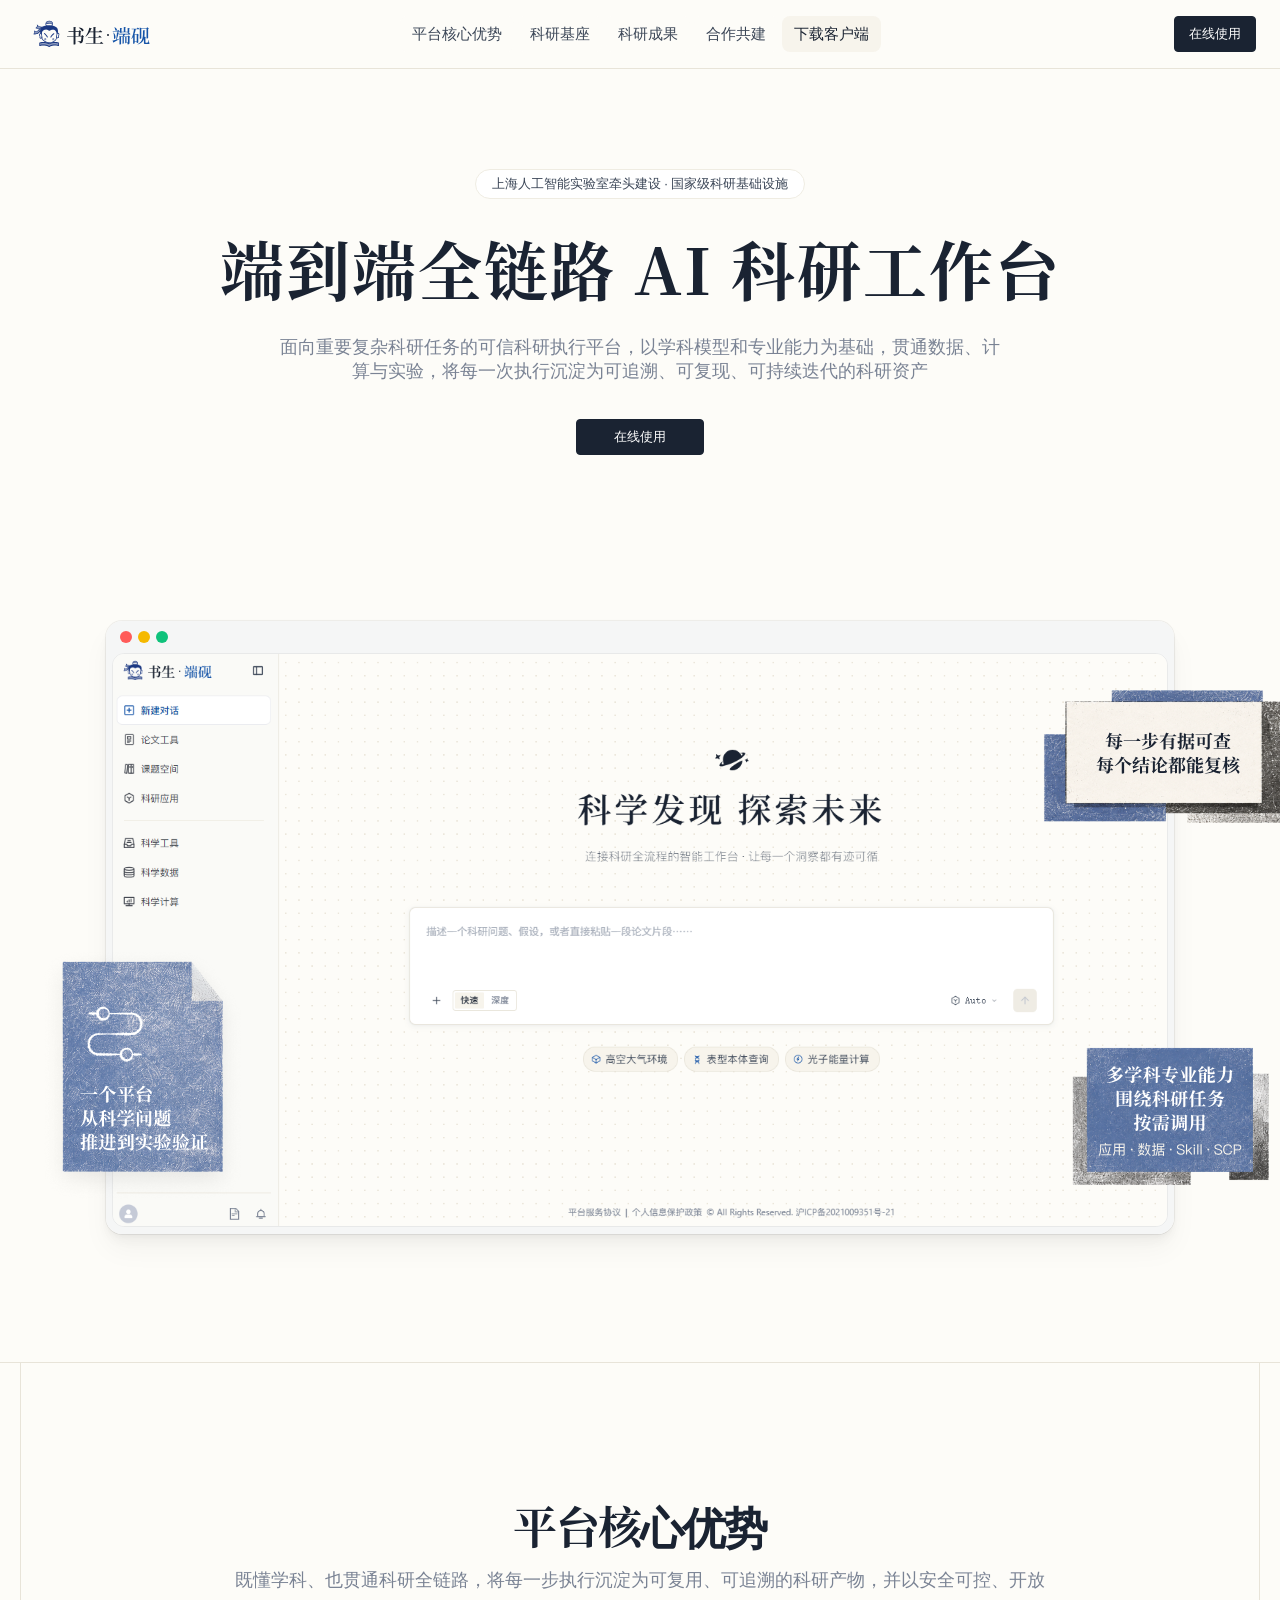
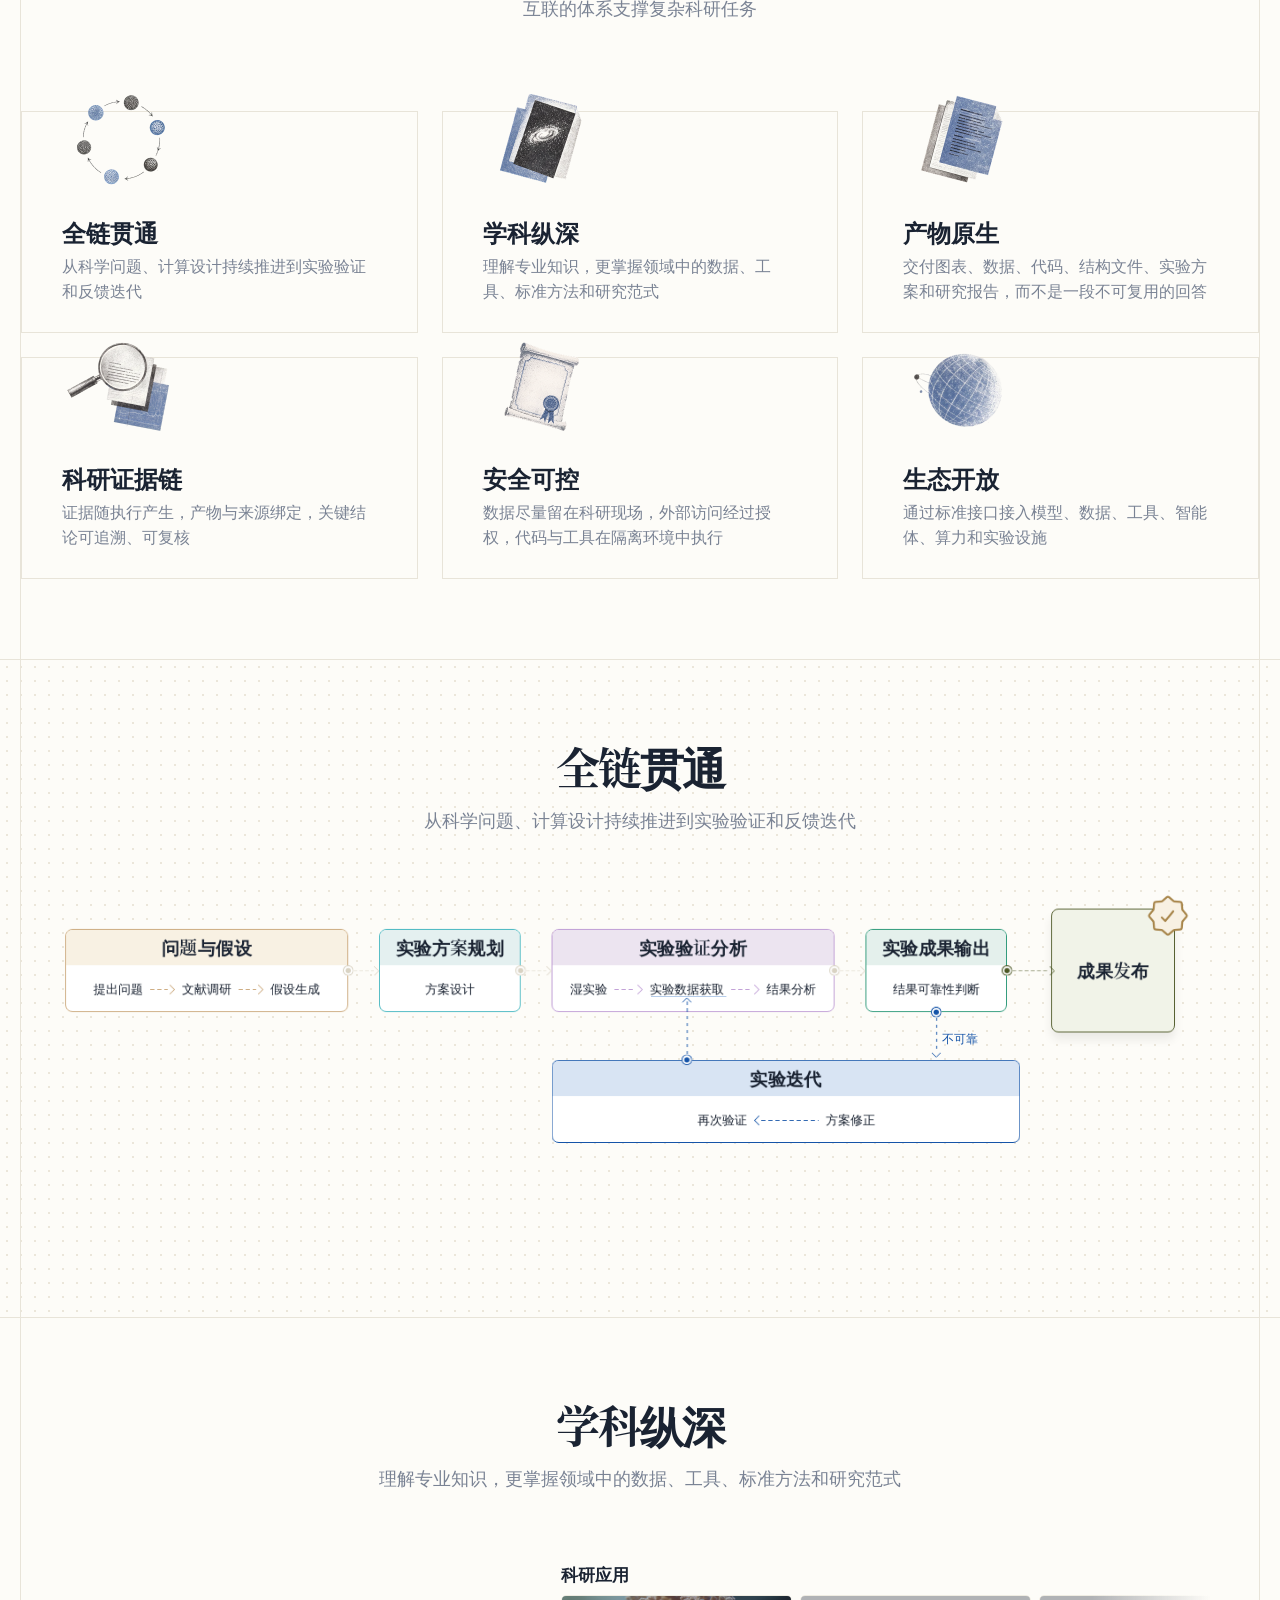
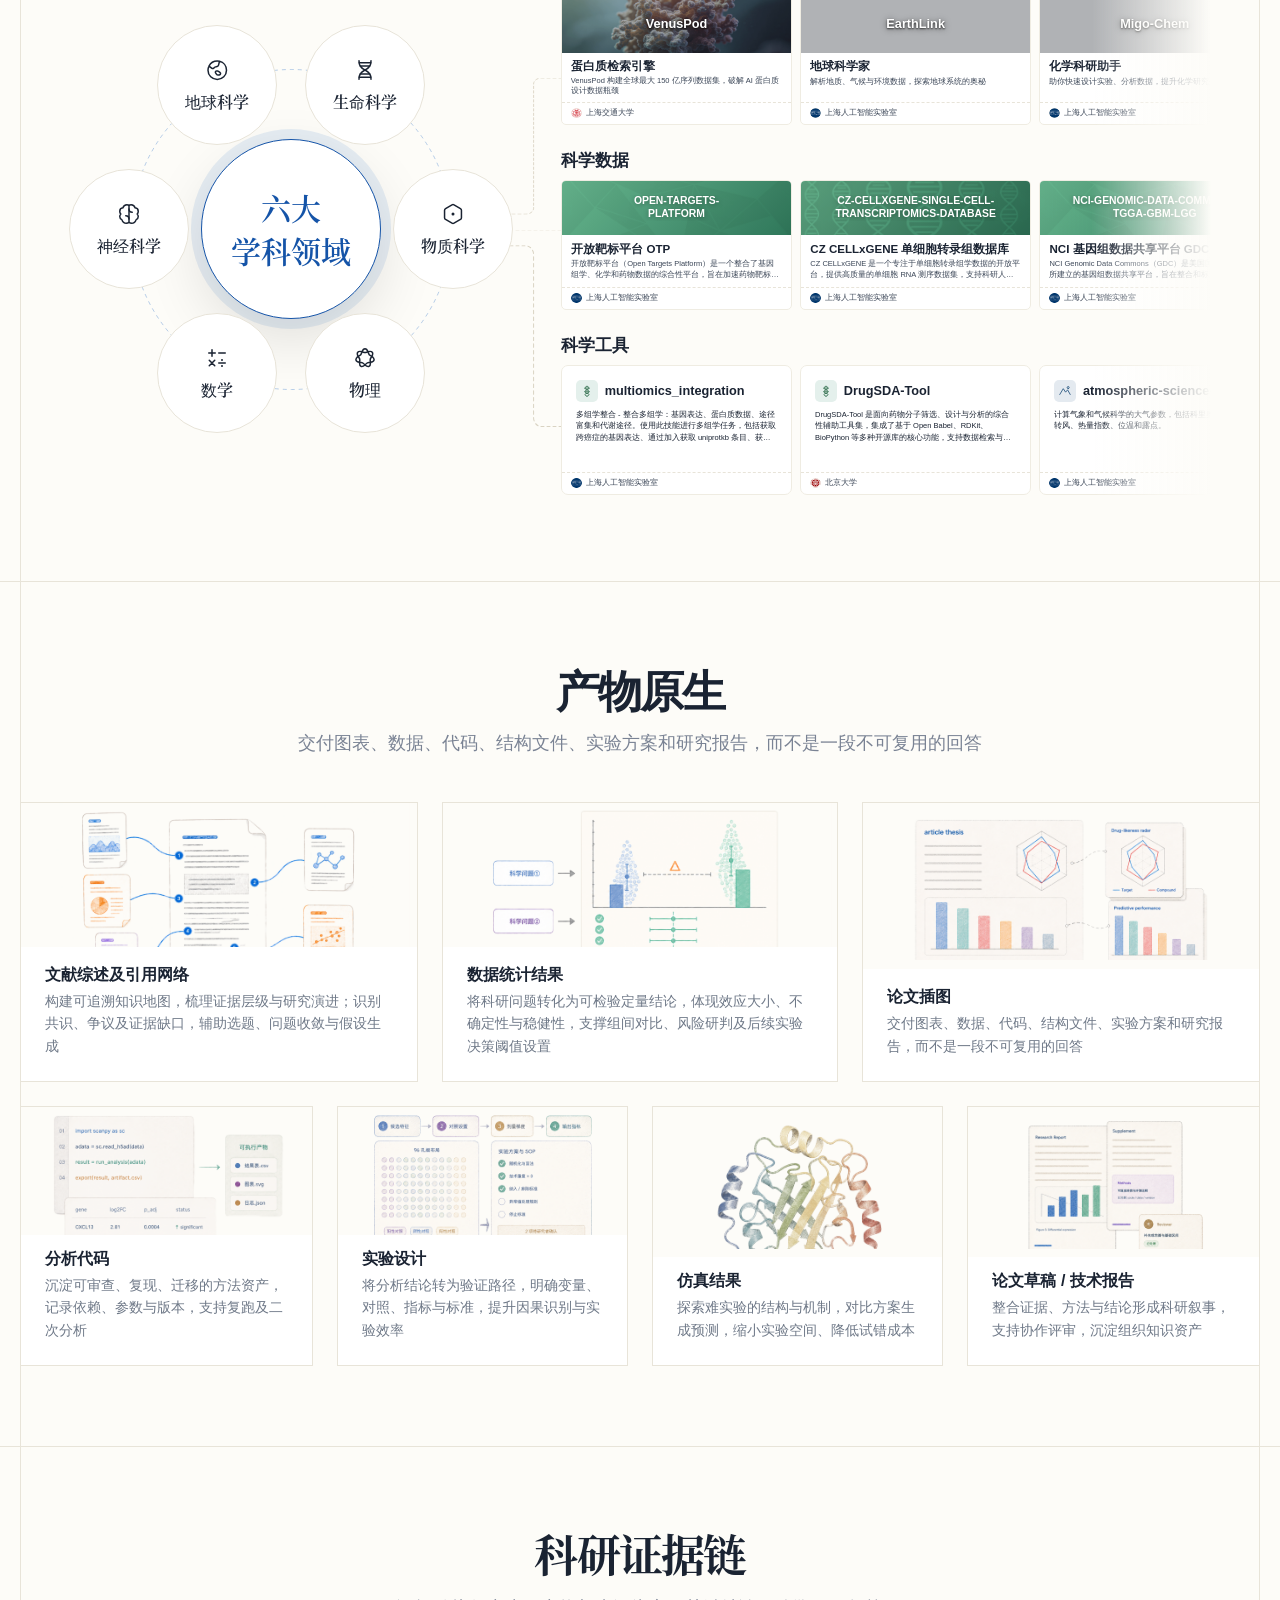
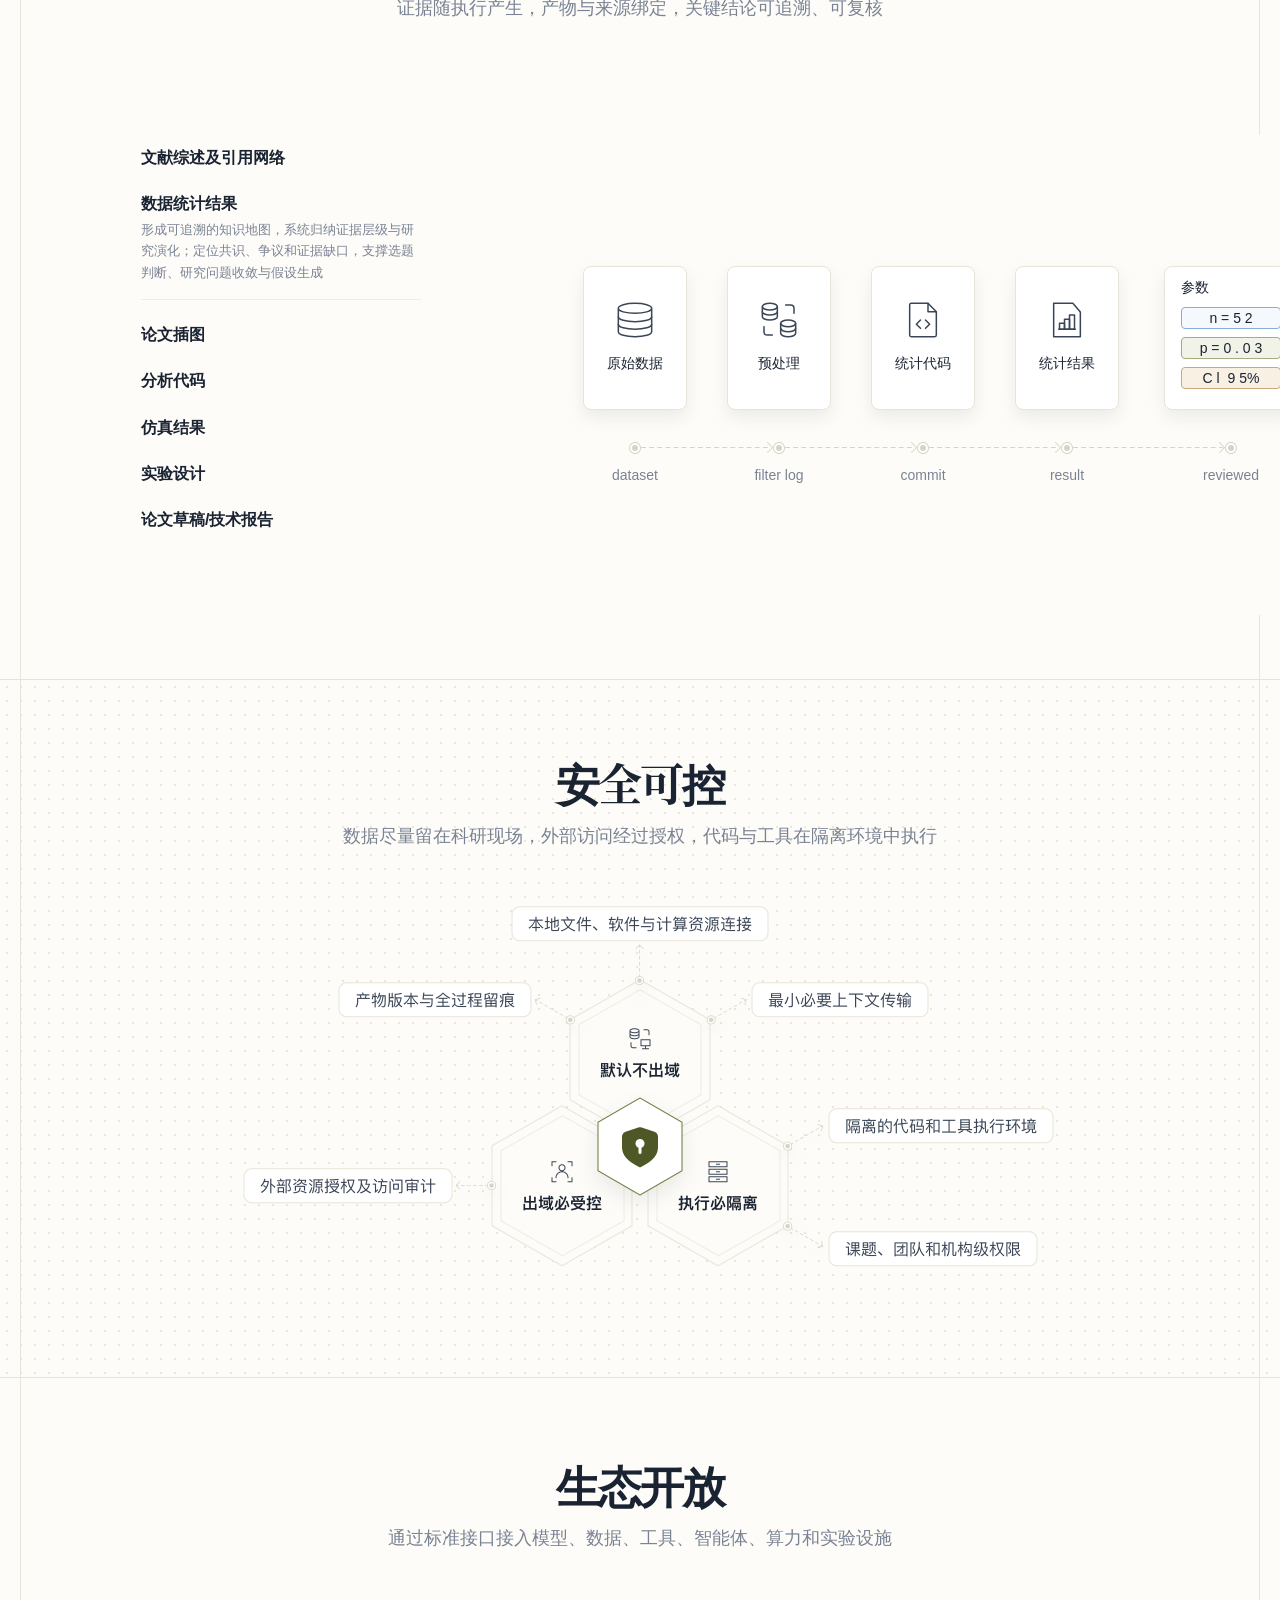
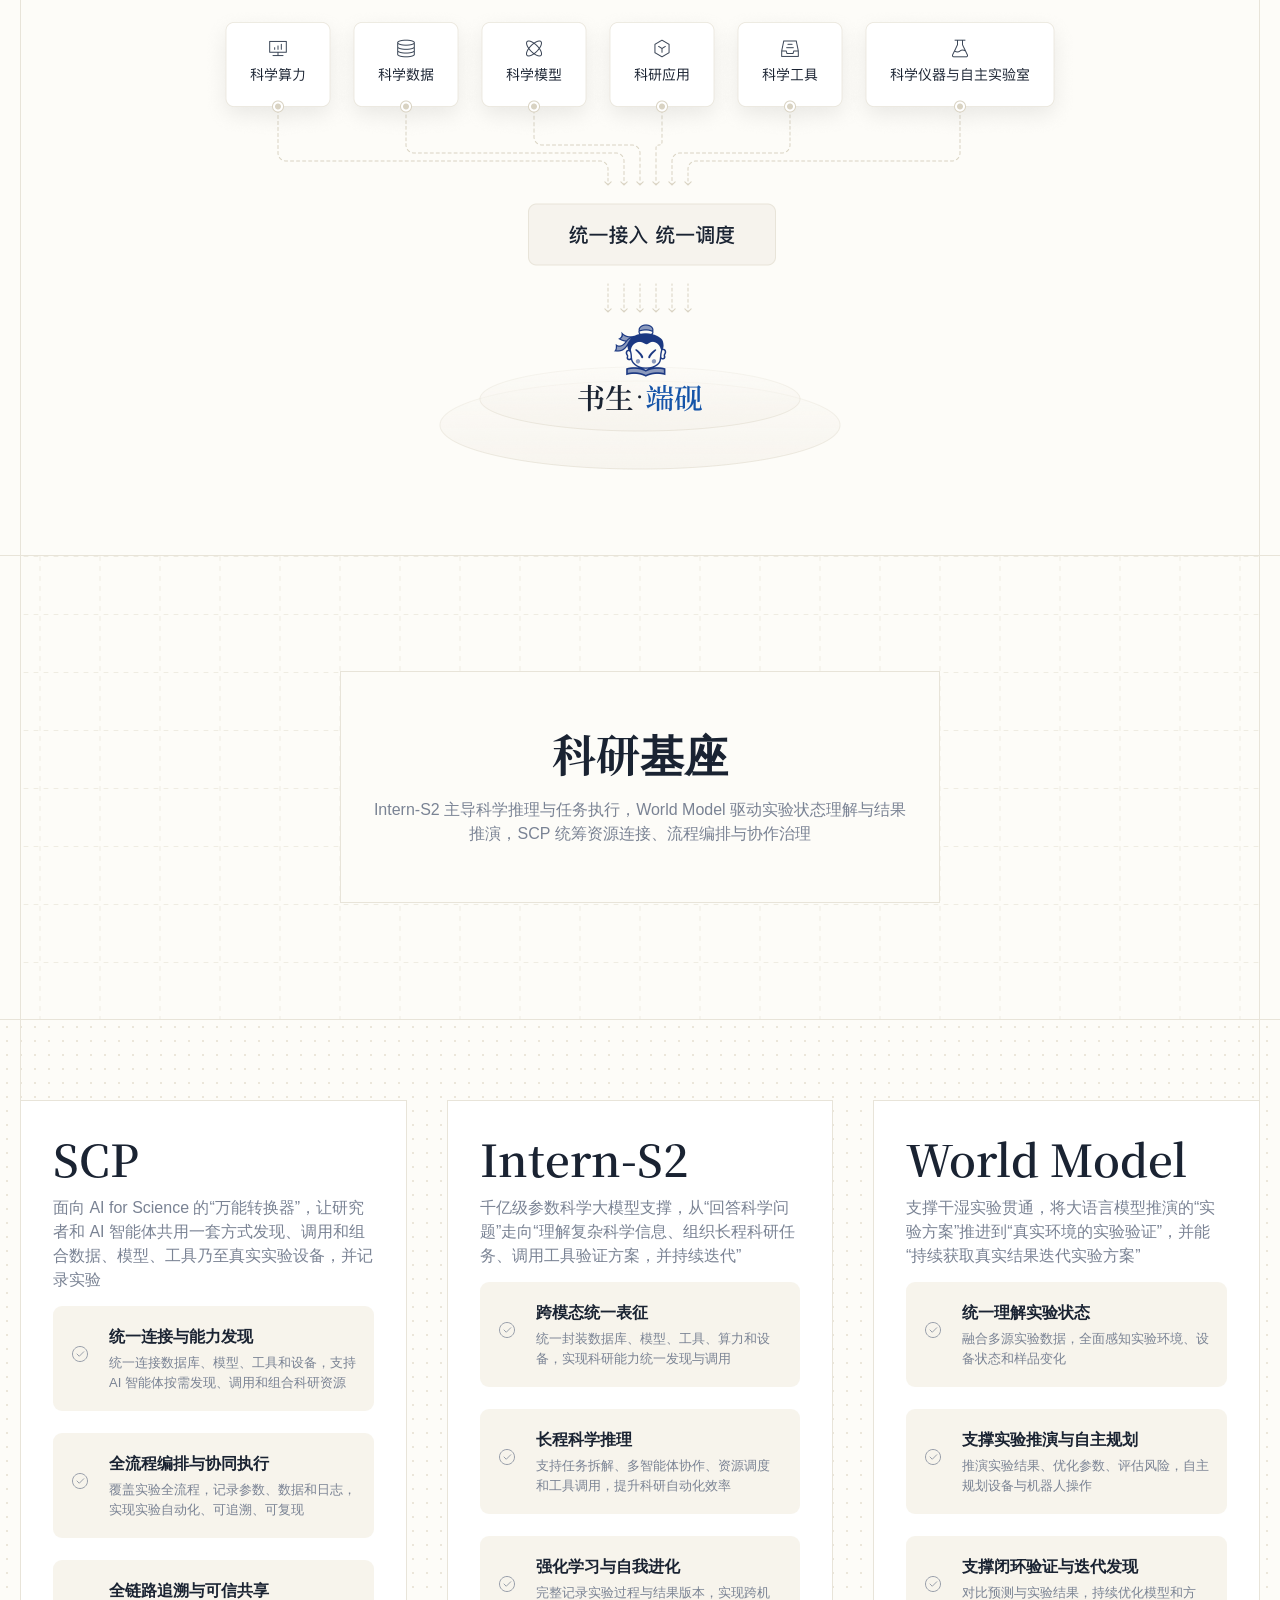
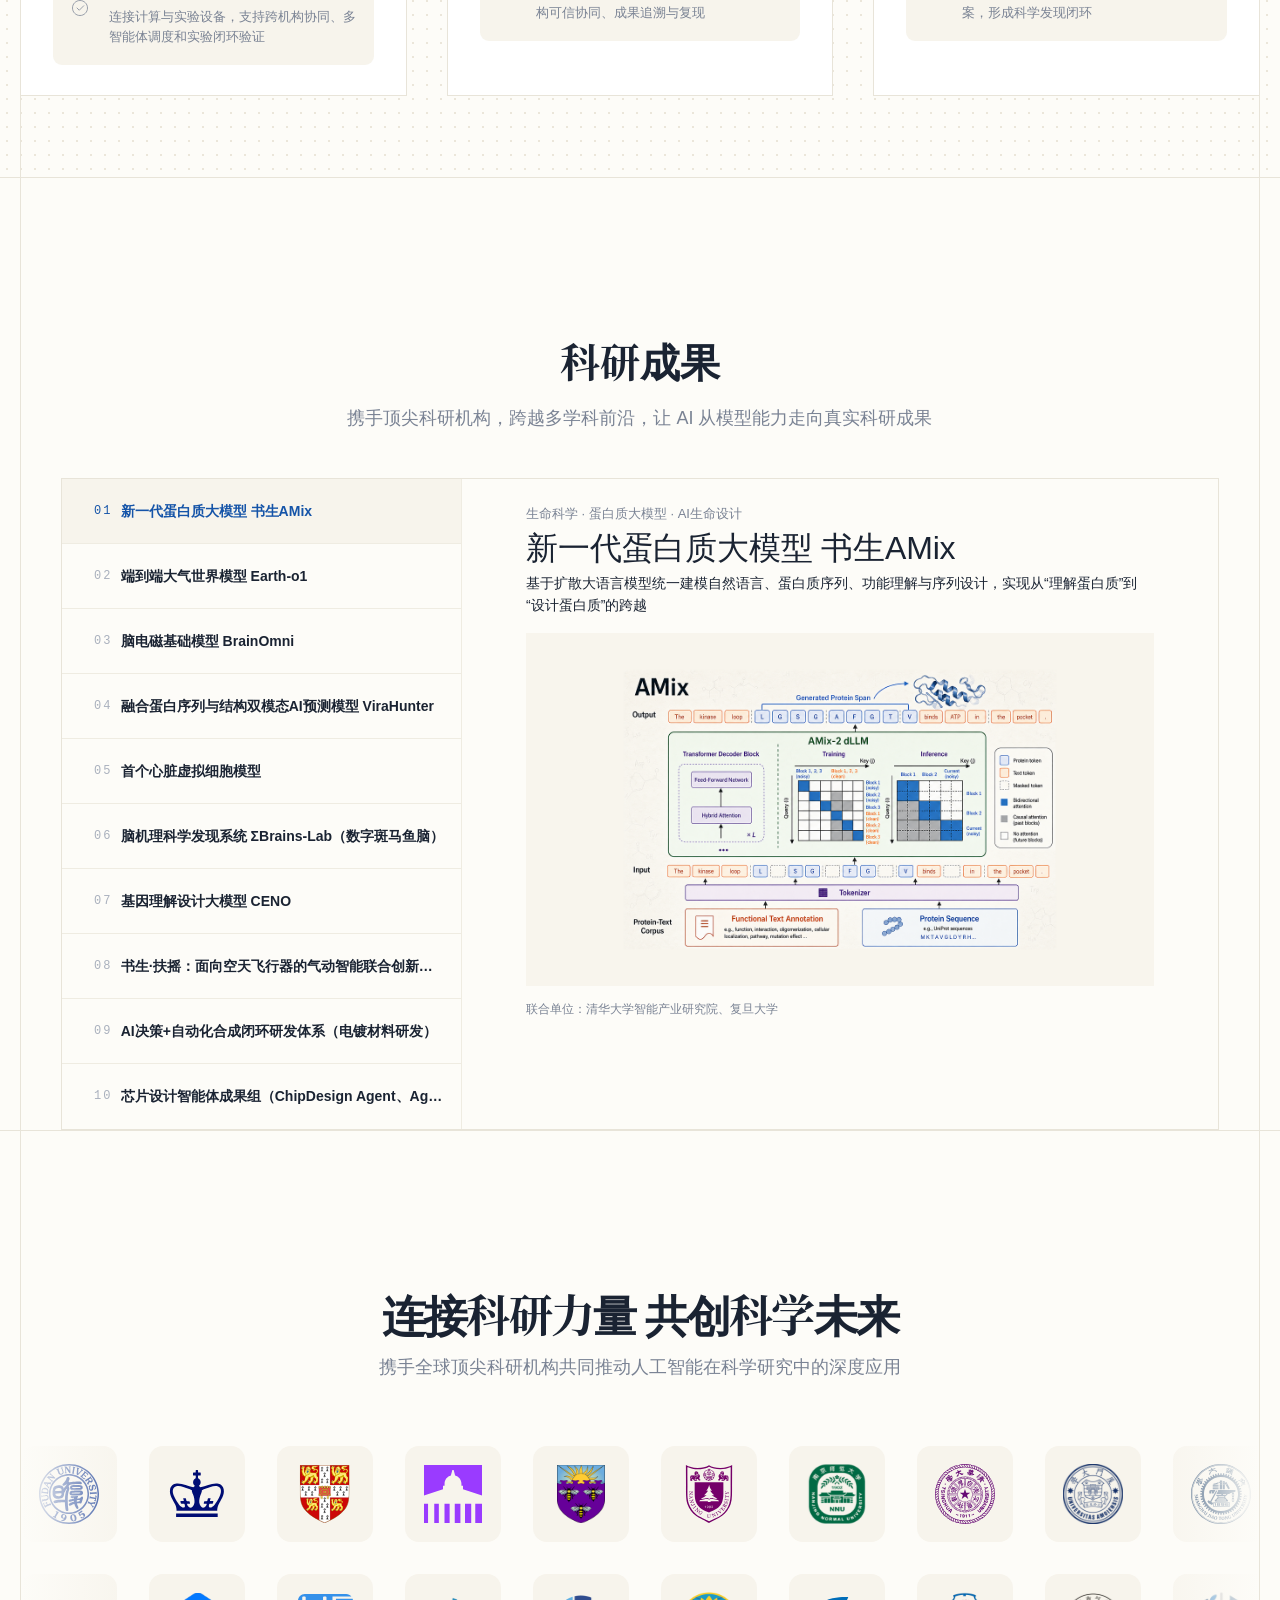
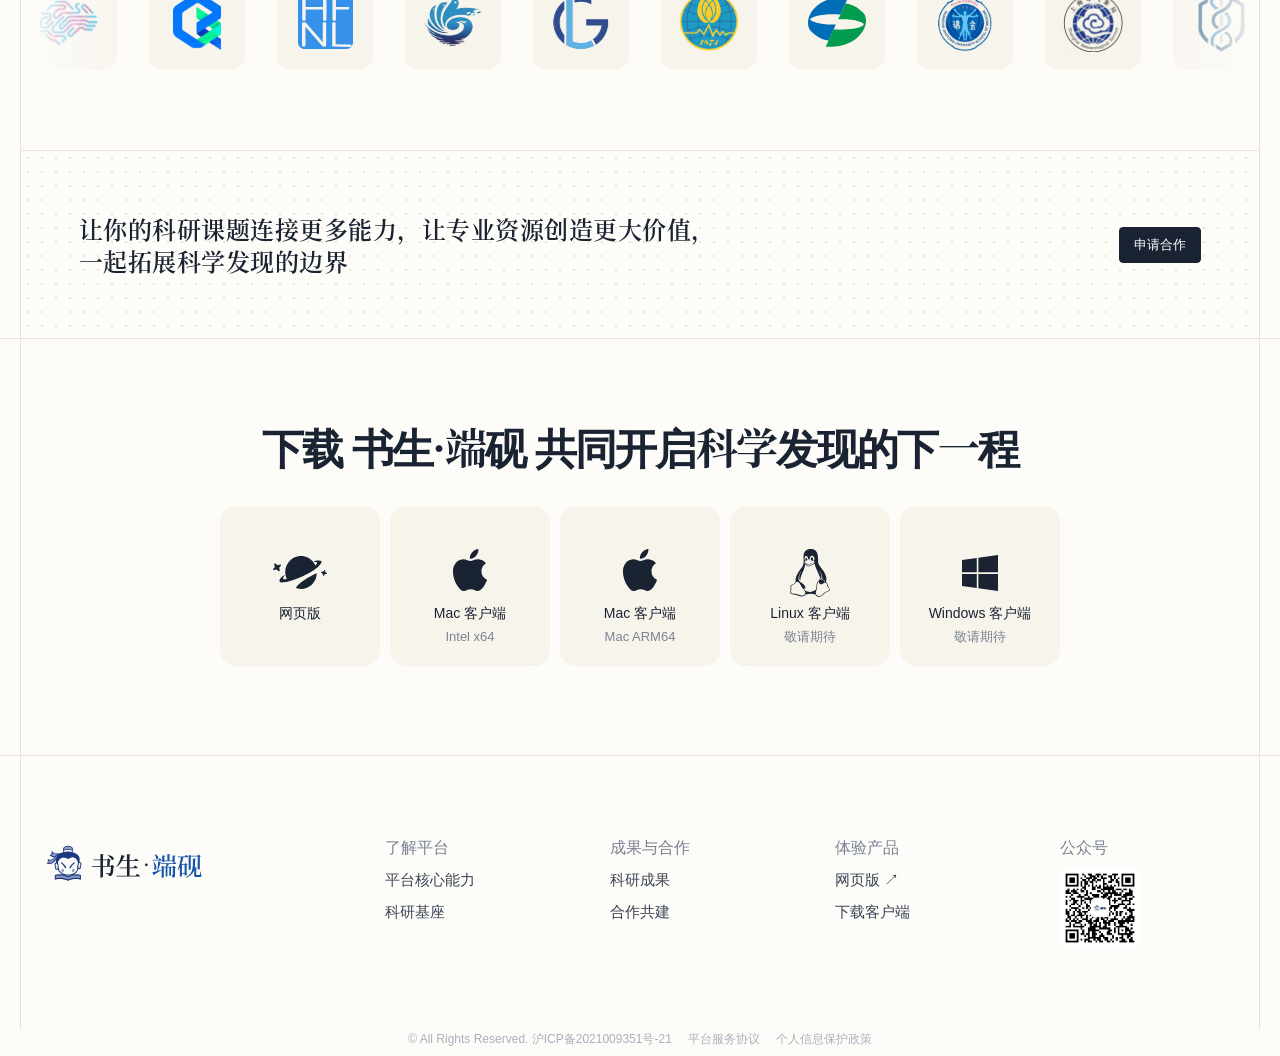
==== tabs/home/index.html @ 36c9fc97 "deploy: publish static site at repository root" ====
<!doctype html>
<html lang="zh-CN">
<head>
  <meta charset="utf-8">
  <meta name="viewport" content="width=device-width, initial-scale=1">
  <meta name="description" content="书生·端砚——端到端全链路 AI 科研工作台">
  <title>书生·端砚｜AI 科研工作台</title>
  <link rel="icon" href="../../shared/assets/logos/favicon.svg" type="image/svg+xml">
  <link rel="preload" href="../../shared/assets/fonts/source-han-serif-sc/inkstone-han-serif-sc-home-700.woff2" as="font" type="font/woff2" crossorigin>
  <script>if (new URLSearchParams(location.search).has("embedded")) document.documentElement.classList.add("is-embedded");</script>
  <link rel="stylesheet" href="../../shared/css/tokens.css?v=20260824-home76">
  <link rel="stylesheet" href="../../shared/css/base.css?v=20260824-home76">
  <link rel="stylesheet" href="../../shared/css/shell.css?v=20260824-home76">
  <link rel="stylesheet" href="../../shared/css/styles.css?v=20260824-home76">
  <link rel="stylesheet" href="../../shared/css/design-system-overrides.css?v=20260824-home76">
  <link rel="stylesheet" href="home.css?v=20260824-home92">
  <script src="../../shared/js/site-links.js?v=20260824-home76" defer></script>
  <script src="data/research-cases.data.js?v=20260824-home78" defer></script>
  <script src="data/partner-logos.data.js?v=20260824-home76" defer></script>
  <script src="home.js?v=20260824-home82" defer></script>
</head>
<body class="home-page">
  <header class="standalone-header" aria-label="独立页面导航">
    <button class="standalone-brand" type="button" data-refresh-page aria-label="刷新书生·端砚官网"><img src="../../shared/assets/logos/duanyan-default.svg" alt="" width="120" height="32"></button>
    <nav class="standalone-nav" aria-label="官网导航">
      <a class="btn-text" href="#home-advantages" data-home-anchor="home-advantages">平台核心优势</a><a class="btn-text" href="#home-research-foundation" data-home-anchor="home-research-foundation">科研基座</a><a class="btn-text" href="#home-research-cases" data-home-anchor="home-research-cases">科研成果</a><a class="btn-text" href="#home-cooperation" data-home-anchor="home-cooperation">合作共建</a><a class="btn-text" href="#home-downloads" data-home-anchor="home-downloads">下载客户端</a>
    </nav>
    <a class="btn-primary" data-discovery-link href="https://discovery.intern-ai.org.cn/" target="_blank" rel="noopener noreferrer">在线使用</a>
  </header>

  <main>
    <section class="home-section hero-section" id="home-hero" data-home-section aria-labelledby="home-hero-title">
      <div class="hero-introduction" data-hero-introduction>
        <span class="hero-eyebrow">上海人工智能实验室牵头建设 · 国家级科研基础设施</span>
        <h1 id="home-hero-title">端到端全链路 AI 科研工作台</h1>
        <p>面向重要复杂科研任务的可信科研执行平台，以学科模型和专业能力为基础，贯通数据、计算与实验，将每一次执行沉淀为可追溯、可复现、可持续迭代的科研资产</p>
        <a class="btn-primary hero-action" data-discovery-link href="https://discovery.intern-ai.org.cn/" target="_blank" rel="noopener noreferrer">在线使用</a>
      </div>
      <div class="hero-stage" data-hero-stage>
        <img class="hero-decoration hero-decoration-a" data-parallax-speed="-0.08" src="assets/images/hero/image-herosection-decoration03.png" alt="多学科专业能力围绕科研任务按需调用" width="201" height="144">
        <img class="hero-decoration hero-decoration-b" data-parallax-speed="0.06" src="assets/images/hero/image-herosection-decoration01.png" alt="一个平台从科学问题推进到实验验证" width="218" height="267">
        <img class="hero-decoration hero-decoration-c" data-parallax-speed="-0.04" src="assets/images/hero/image-herosection-decoration02.png" alt="每一步有据可查，每个结论都能复核" width="266" height="138">
        <div class="hero-browser" data-parallax-speed="0.025">
          <div class="browser-bar" aria-hidden="true"><i></i><i></i><i></i><span>discovery.intern-ai.org.cn</span></div>
          <img src="assets/images/hero/image-herosection-screen.png" alt="书生·端砚科研工作台界面" width="1056" height="574" fetchpriority="high" decoding="async">
        </div>
      </div>
    </section>

    <section class="home-section advantage-section" id="home-advantages" data-home-section tabindex="-1" aria-labelledby="home-advantages-title">
      <div class="home-rail section-content">
        <header class="section-heading"><h2 id="home-advantages-title">平台核心优势</h2><p>既懂学科、也贯通科研全链路，将每一步执行沉淀为可复用、可追溯的科研产物，并以安全可控、开放互联的体系支撑复杂科研任务</p></header>
        <div class="feature-grid">
          <article class="feature-card"><div><h3>全链贯通</h3><p>从科学问题、计算设计持续推进到实验验证和反馈迭代</p></div><img src="assets/images/highlights/image-highlight01.png?v=20260824-home75" alt="全链科研工作流界面" width="120" height="120" loading="lazy" decoding="async"></article>
          <article class="feature-card"><div><h3>学科纵深</h3><p>理解专业知识，更掌握领域中的数据、工具、标准方法和研究范式</p></div><img src="assets/images/highlights/image-highlight02.png?v=20260824-home75" alt="学科知识与工具界面" width="120" height="120" loading="lazy" decoding="async"></article>
          <article class="feature-card"><div><h3>产物原生</h3><p>交付图表、数据、代码、结构文件、实验方案和研究报告，而不是一段不可复用的回答</p></div><img src="assets/images/highlights/image-highlight03.png?v=20260824-home75" alt="科研产物生成界面" width="120" height="120" loading="lazy" decoding="async"></article>
          <article class="feature-card"><div><h3>科研证据链</h3><p>证据随执行产生，产物与来源绑定，关键结论可追溯、可复核</p></div><img src="assets/images/highlights/image-highlight04.png?v=20260824-home75" alt="科研证据链界面" width="120" height="120" loading="lazy" decoding="async"></article>
          <article class="feature-card"><div><h3>安全可控</h3><p>数据尽量留在科研现场，外部访问经过授权，代码与工具在隔离环境中执行</p></div><img src="assets/images/highlights/image-highlight05.png?v=20260824-home75" alt="安全权限与受控执行界面" width="120" height="120" loading="lazy" decoding="async"></article>
          <article class="feature-card"><div><h3>生态开放</h3><p>通过标准接口接入模型、数据、工具、智能体、算力和实验设施</p></div><img src="assets/images/highlights/image-highlight06.png?v=20260824-home75" alt="科研开放生态界面" width="120" height="120" loading="lazy" decoding="async"></article>
        </div>
      </div>
    </section>

    <section class="home-section workflow-section dot-field" id="home-workflow" data-home-section tabindex="-1" aria-labelledby="home-workflow-title">
      <div class="home-rail section-content">
        <header class="section-heading compact"><h2 id="home-workflow-title">全链贯通</h2><p>从科学问题、计算设计持续推进到实验验证和反馈迭代</p></header>
        <div class="scaled-diagram" data-scaled-diagram data-design-width="1400" data-design-height="340">
          <div class="diagram-canvas flow-canvas">
            <div class="flow-card flow-problem" data-flow-stage="1"><h3>问题与假设</h3><p><span>提出问题</span><span class="flow-mini-link warm"><img src="assets/icons/flow/icon.svg" alt=""><img src="assets/icons/flow/vector.svg" alt=""></span><span>文献调研</span><span class="flow-mini-link warm"><img src="assets/icons/flow/icon.svg" alt=""><img src="assets/icons/flow/vector.svg" alt=""></span><span>假设生成</span></p></div>
            <div class="flow-connector main-1" data-flow-stage="2"><img src="assets/icons/flow/text.svg" alt=""><img src="assets/icons/flow/icon1.svg" alt=""><img src="assets/icons/flow/vector1.svg" alt=""></div>
            <div class="flow-card flow-plan" data-flow-stage="2"><h3>实验方案规划</h3><p>方案设计</p></div>
            <div class="flow-connector main-2" data-flow-stage="3"><img src="assets/icons/flow/text.svg" alt=""><img src="assets/icons/flow/icon1.svg" alt=""><img src="assets/icons/flow/vector1.svg" alt=""></div>
            <div class="flow-card flow-analysis" data-flow-stage="3"><h3>实验验证分析</h3><p><span>湿实验</span><span class="flow-mini-link purple"><img src="assets/icons/flow/icon2.svg" alt=""><img src="assets/icons/flow/vector2.svg" alt=""></span><span>实验数据获取</span><span class="flow-mini-link purple"><img src="assets/icons/flow/icon2.svg" alt=""><img src="assets/icons/flow/vector2.svg" alt=""></span><span>结果分析</span></p></div>
            <div class="flow-connector main-3" data-flow-stage="4"><img src="assets/icons/flow/text.svg" alt=""><img src="assets/icons/flow/icon1.svg" alt=""><img src="assets/icons/flow/vector1.svg" alt=""></div>
            <div class="flow-card flow-output" data-flow-stage="4"><h3>实验成果输出</h3><p>结果可靠性判断</p></div>
            <div class="flow-connector main-4" data-flow-stage="5"><img src="assets/icons/flow/text2.svg" alt=""><img src="assets/icons/flow/icon5.svg" alt=""><img src="assets/icons/flow/vector4.svg" alt=""></div>
            <div class="flow-publish" data-flow-stage="5"><img src="assets/icons/flow/circle-check.svg" alt="" width="48" height="48"><strong>成果发布</strong></div>
            <div class="flow-vertical flow-analysis-down" data-flow-stage="6"><img src="assets/icons/flow/text1.svg" alt=""><span></span><img src="assets/icons/flow/vector3.svg" alt=""></div>
            <div class="flow-vertical flow-output-down" data-flow-stage="6"><img src="assets/icons/flow/text1.svg" alt=""><span></span><img src="assets/icons/flow/vector3.svg" alt=""></div>
            <div class="flow-feedback" data-flow-stage="6" aria-hidden="true"><span>不可靠</span><img src="assets/icons/flow/vector1266.svg" alt=""></div>
            <div class="flow-card flow-iteration" data-flow-stage="6"><h3>实验迭代</h3><p><span>再次验证</span><span class="flow-mini-link reverse"><img src="assets/icons/flow/icon4.svg" alt=""><img src="assets/icons/flow/vector3.svg" alt=""></span><span>方案修正</span></p></div>
          </div>
        </div>
      </div>
    </section>

    <section class="home-section discipline-section" id="home-disciplines" data-home-section aria-labelledby="home-disciplines-title">
      <div class="home-rail section-content">
        <header class="section-heading compact"><h2 id="home-disciplines-title">学科纵深</h2><p>理解专业知识，更掌握领域中的数据、工具、标准方法和研究范式</p></header>
        <div class="discipline-layout" data-discipline-reveal>
          <div class="scaled-diagram subject-scaler" data-scaled-diagram data-design-width="492" data-design-height="408" aria-label="六大学科领域">
            <div class="diagram-canvas subject-orbit-exact">
              <img class="subject-ring ring-inner" src="assets/icons/disciplines/ellipse7689.svg" alt=""><img class="subject-ring ring-outer" src="assets/icons/disciplines/ellipse7690.svg" alt="">
              <div class="subject-center">六大<br>学科领域</div>
              <div class="subject-bubble subject-earth"><img src="assets/icons/disciplines/earth.svg" alt=""><span>地球科学</span></div>
              <div class="subject-bubble subject-life"><img src="assets/icons/disciplines/life-science.svg" alt=""><span>生命科学</span></div>
              <div class="subject-bubble subject-material"><img src="assets/icons/disciplines/form-hexagon.svg" alt=""><span>物质科学</span></div>
              <div class="subject-bubble subject-physics"><img src="assets/icons/disciplines/apple-intelligence-icon.svg" alt=""><span>物理</span></div>
              <div class="subject-bubble subject-math"><img src="assets/icons/disciplines/math-basic.svg" alt=""><span>数学</span></div>
              <div class="subject-bubble subject-neuro"><img src="assets/icons/disciplines/brain1.svg" alt=""><span>神经科学</span></div>
              <span class="subject-tail subject-tail-top"><img src="assets/icons/disciplines/vector32.svg" alt=""></span>
              <span class="subject-tail subject-tail-mid"><img src="assets/icons/disciplines/vector33.svg" alt=""></span>
              <span class="subject-tail subject-tail-bottom"><img src="assets/icons/disciplines/vector35.svg" alt=""></span>
            </div>
          </div>
          <div class="discipline-streams">
            <div class="discipline-stream"><h3>科研应用</h3><div class="marquee-viewport right-fade"><div class="resource-track" data-resource-track data-resource-speed="22">
              <article class="app-card">
                <div class="app-card-cover"><img src="assets/images/discipline/app-venuspod.png" alt="VenusPod 应用封面" loading="lazy" decoding="async"><strong>VenusPod</strong></div>
                <div class="resource-body"><h4>蛋白质检索引擎</h4><p>VenusPod 构建全球最大 150 亿序列数据集，破解 AI 蛋白质设计数据瓶颈</p></div>
                <footer class="resource-footer"><img src="assets/icons/disciplines/cards/org-app-venuspod.png" alt=""><span>上海交通大学</span></footer>
              </article>
              <article class="app-card">
                <div class="app-card-cover"><img src="assets/images/discipline/app-earthlink.png" alt="EarthLink 应用封面" loading="lazy" decoding="async"><strong>EarthLink</strong></div>
                <div class="resource-body"><h4>地球科学家</h4><p>解析地质、气候与环境数据，探索地球系统的奥秘</p></div>
                <footer class="resource-footer"><img src="assets/icons/disciplines/cards/org-app-earthlink.png" alt=""><span>上海人工智能实验室</span></footer>
              </article>
              <article class="app-card">
                <div class="app-card-cover"><img src="assets/images/discipline/app-migo-chem.png" alt="Migo-Chem 应用封面" loading="lazy" decoding="async"><strong>Migo-Chem</strong></div>
                <div class="resource-body"><h4>化学科研助手</h4><p>助你快速设计实验、分析数据，提升化学研究效率</p></div>
                <footer class="resource-footer"><img src="assets/icons/disciplines/cards/org-app-migo-chem.png" alt=""><span>上海人工智能实验室</span></footer>
              </article>
              <article class="app-card">
                <div class="app-card-cover"><img src="assets/images/discipline/app-amix.png" alt="AMix 应用封面" loading="lazy" decoding="async"><strong>AMix</strong></div>
                <div class="resource-body"><h4>虚拟生物实验室</h4><p>用智能重塑生物实验，虚拟与现实共建未来科学实验</p></div>
                <footer class="resource-footer"><img src="assets/icons/disciplines/cards/org-app-amix.png" alt=""><span>清华大学</span></footer>
              </article>
              <article class="app-card">
                <div class="app-card-cover"><img src="assets/images/discipline/app-origene.png" alt="OriGene 应用封面" loading="lazy" decoding="async"><strong>OriGene</strong></div>
                <div class="resource-body"><h4>虚拟疾病生物学家</h4><p>模拟疾病机制、筛选靶点，助力新药研发与精准治疗</p></div>
                <footer class="resource-footer"><img src="assets/icons/disciplines/cards/org-app-origene.png" alt=""><span>临港实验室</span></footer>
              </article>
              <article class="app-card">
                <div class="app-card-cover"><img src="assets/images/discipline/app-sciverse.png" alt="Sciverse 应用封面" loading="lazy" decoding="async"><strong>Sciverse</strong></div>
                <div class="resource-body"><h4>Sciverse</h4><p>从一句研究问题出发，自动检索、摘要、生成带引用的文献综述</p></div>
                <footer class="resource-footer"><img src="assets/icons/disciplines/cards/org-app-sciverse.png" alt=""><span>上海人工智能实验室</span></footer>
              </article>
            </div></div></div>
            <div class="discipline-stream"><h3>科学数据</h3><div class="marquee-viewport right-fade"><div class="resource-track resource-track-data" data-resource-track data-resource-speed="22">
              <article class="data-card">
                <div class="data-card-cover"><img src="assets/images/discipline/data-open-targets.png" alt="" loading="lazy" decoding="async"><strong>OPEN-TARGETS-<br>PLATFORM</strong></div>
                <div class="resource-body"><h4>开放靶标平台 OTP</h4><p>开放靶标平台（Open Targets Platform）是一个整合了基因组学、化学和药物数据的综合性平台，旨在加速药物靶标发现和验证。</p></div>
                <footer class="resource-footer"><img src="assets/icons/disciplines/cards/org-data-ai-lab.png" alt=""><span>上海人工智能实验室</span></footer>
              </article>
              <article class="data-card">
                <div class="data-card-cover"><img src="assets/images/discipline/data-cellxgene.png" alt="" loading="lazy" decoding="async"><strong>CZ-CELLXGENE-SINGLE-CELL-<br>TRANSCRIPTOMICS-DATABASE</strong></div>
                <div class="resource-body"><h4>CZ CELLxGENE 单细胞转录组数据库</h4><p>CZ CELLxGENE 是一个专注于单细胞转录组学数据的开放平台，提供高质量的单细胞 RNA 测序数据集，支持科研人员进行细胞类型鉴定、基因表达分析和生物标记物发现等研究。</p></div>
                <footer class="resource-footer"><img src="assets/icons/disciplines/cards/org-data-ai-lab.png" alt=""><span>上海人工智能实验室</span></footer>
              </article>
              <article class="data-card">
                <div class="data-card-cover"><img src="assets/images/discipline/data-gdc.png" alt="" loading="lazy" decoding="async"><strong>NCI-GENOMIC-DATA-COMMONS-<br>TGGA-GBM-LGG</strong></div>
                <div class="resource-body"><h4>NCI 基因组数据共享平台 GDC</h4><p>NCI Genomic Data Commons（GDC）是美国国家癌症研究所建立的基因组数据共享平台，旨在整合和标准化癌症基因组数据，为研究人员提供高质量的数据资源。</p></div>
                <footer class="resource-footer"><img src="assets/icons/disciplines/cards/org-data-ai-lab.png" alt=""><span>上海人工智能实验室</span></footer>
              </article>
              <article class="data-card">
                <div class="data-card-cover"><img src="assets/images/discipline/data-afdb.png" alt="" loading="lazy" decoding="async"><strong>AFDB-ALL</strong></div>
                <div class="resource-body"><h4>AFDB (AlphaFold Database)</h4><p>由 DeepMind 和 EMBL-EBI 维护，提供 AlphaFold2 预测的蛋白质三维结构，覆盖 UniProtKB 中的蛋白质。</p></div>
                <footer class="resource-footer"><img src="assets/icons/disciplines/cards/org-data-ai-lab.png" alt=""><span>上海人工智能实验室</span></footer>
              </article>
              <article class="data-card">
                <div class="data-card-cover"><img src="assets/images/discipline/data-buchwald-hartwig.png" alt="" loading="lazy" decoding="async"><strong>BUCHWALD-HART<br>WIG</strong></div>
                <div class="resource-body"><h4>Buchwald-Hartwig</h4><p>化学反应数据集，C-N键构建反应，用于训练机器学习模型，预测反应产率(yield)或是否反应成功，比较不同催化体系（配体、金属、碱等）对产率的影响，构建模型预测最优温度、溶剂、配体组合。</p></div>
                <footer class="resource-footer"><img src="assets/icons/disciplines/cards/org-data-ai-lab.png" alt=""><span>上海人工智能实验室</span></footer>
              </article>
              <article class="data-card">
                <div class="data-card-cover"><img src="assets/images/discipline/data-ivy-gap.png" alt="" loading="lazy" decoding="async"><strong>IVY-GLIOBLASTOM<br>A-ATLAS-PROJECT</strong></div>
                <div class="resource-body"><h4>常春藤胶质母细胞瘤图谱项目 Ivy GAP</h4><p>Ivy Glioblastoma Atlas Project (Ivy GAP) 是一个专注于胶质母细胞瘤 (GBM) 研究的开放数据平台，由艾伦脑科学研究所发起。该项目提供了全面的胶质母细胞瘤分子和细胞水平的数据集。</p></div>
                <footer class="resource-footer"><img src="assets/icons/disciplines/cards/org-data-ai-lab.png" alt=""><span>上海人工智能实验室</span></footer>
              </article>
            </div></div></div>
            <div class="discipline-stream"><h3>科学工具</h3><div class="marquee-viewport right-fade"><div class="resource-track resource-track-tools" data-resource-track data-resource-speed="22">
              <article class="tool-card">
                <div class="resource-body"><h4><span class="tool-icon"><img src="assets/icons/disciplines/cards/tool-multiomics.svg" alt=""></span>multiomics_integration</h4><p>多组学整合 - 整合多组学：基因表达、蛋白质数据、途径富集和代谢途径。使用此技能进行多组学任务，包括获取跨癌症的基因表达、通过加入获取 uniprotkb 条目、获取功能富集 kegg 获取。组合了来自 4 个 SCP 服务器的 4 个工具。</p></div>
                <footer class="resource-footer"><img src="assets/icons/disciplines/cards/org-tool-multiomics.png" alt=""><span>上海人工智能实验室</span></footer>
              </article>
              <article class="tool-card">
                <div class="resource-body"><h4><span class="tool-icon"><img src="assets/icons/disciplines/cards/tool-drugsda.svg" alt=""></span>DrugSDA-Tool</h4><p>DrugSDA-Tool 是面向药物分子筛选、设计与分析的综合性辅助工具集，集成了基于 Open Babel、RDKit、BioPython 等多种开源库的核心功能，支持数据检索与下载、格式转换、蛋白质结构修复、分子规范化处理、分子结构解析、分子相似度计算、结合口袋属性分析等关键操作。</p></div>
                <footer class="resource-footer"><img src="assets/icons/disciplines/cards/org-tool-drugsda.png" alt=""><span>北京大学</span></footer>
              </article>
              <article class="tool-card">
                <div class="resource-body"><h4><span class="tool-icon"><img src="assets/icons/disciplines/cards/tool-atmospheric.svg" alt=""></span>atmospheric-science-calculations</h4><p>计算气象和气候科学的大气参数，包括科里奥利参数、地转风、热量指数、位温和露点。</p></div>
                <footer class="resource-footer"><img src="assets/icons/disciplines/cards/org-tool-atmospheric.png" alt=""><span>上海人工智能实验室</span></footer>
              </article>
              <article class="tool-card">
                <div class="resource-body"><h4><span class="tool-icon"><img src="assets/icons/disciplines/cards/tool-scigraph.svg" alt=""></span>SciGraph</h4><p>这是一款面向科学研究的统一知识查询服务，集成了生命科学、地球科学、材料科学、数学物理等多个学科领域的知识图谱数据，支持多学科知识检索、实体关系查询、领域知识问答等操作，为 AI 辅助科学研究提供强大的知识支撑。</p></div>
                <footer class="resource-footer"><img src="assets/icons/disciplines/cards/org-tool-scigraph.png" alt=""><span>浙江大学</span></footer>
              </article>
              <article class="tool-card">
                <div class="resource-body"><h4><span class="tool-icon"><img src="assets/icons/disciplines/cards/tool-nuwa.svg" alt=""></span>nuwa-skill</h4><p>由社区知名方法论布道者花叔（alchaincyf）开发，是女娲学习方法论 Skill。它解决的是知识工作者输入过多、输出过少、读了很多论文但无法形成知识体系、无法持续输出的痛点，强调先建框架再填内容，让 Claude 帮用户搭建个人知识库并激发写作灵感。</p></div>
                <footer class="resource-footer"><img src="assets/icons/disciplines/cards/org-tool-nuwa.png" alt=""><span>上海人工智能实验室</span></footer>
              </article>
              <article class="tool-card">
                <div class="resource-body"><h4><span class="tool-icon"><img src="assets/icons/disciplines/cards/tool-gwas.svg" alt=""></span>GWAS-KG</h4><p>这是一款面向基因组学与变异分析的知识图谱查询服务，集成了基因、变异位点、疾病表型、GO 功能注释等多维度生物医学知识，为全基因组关联研究提供强大的知识支撑。</p></div>
                <footer class="resource-footer"><img src="assets/icons/disciplines/cards/org-tool-gwas.png" alt=""><span>广州国家实验室</span></footer>
              </article>
            </div></div></div>
          </div>
        </div>
      </div>
    </section>

    <section class="home-section outputs-section" id="home-outputs" data-home-section aria-labelledby="home-outputs-title">
      <div class="home-rail section-content">
        <header class="section-heading compact"><h2 id="home-outputs-title">产物原生</h2><p>交付图表、数据、代码、结构文件、实验方案和研究报告，而不是一段不可复用的回答</p></header>
        <div class="output-collage">
          <article class="output-card"><div class="output-visual"><img src="assets/images/outputs/image-output01.png" alt="文献综述及引用网络" loading="lazy" decoding="async"></div><div class="output-copy"><h3>文献综述及引用网络</h3><p>构建可追溯知识地图，梳理证据层级与研究演进；识别共识、争议及证据缺口，辅助选题、问题收敛与假设生成</p></div></article>
          <article class="output-card"><div class="output-visual"><img src="assets/images/outputs/image-output02.png" alt="数据统计结果" loading="lazy" decoding="async"></div><div class="output-copy"><h3>数据统计结果</h3><p>将科研问题转化为可检验定量结论，体现效应大小、不确定性与稳健性，支撑组间对比、风险研判及后续实验决策阈值设置</p></div></article>
          <article class="output-card"><div class="output-visual"><img src="assets/images/outputs/image-output03.png" alt="论文插图" loading="lazy" decoding="async"></div><div class="output-copy"><h3>论文插图</h3><p>交付图表、数据、代码、结构文件、实验方案和研究报告，而不是一段不可复用的回答</p></div></article>
          <article class="output-card"><div class="output-visual"><img src="assets/images/outputs/image-output04.png" alt="分析代码" loading="lazy" decoding="async"></div><div class="output-copy"><h3>分析代码</h3><p>沉淀可审查、复现、迁移的方法资产，记录依赖、参数与版本，支持复跑及二次分析</p></div></article>
          <article class="output-card"><div class="output-visual"><img src="assets/images/outputs/image-output05.png" alt="实验设计" loading="lazy" decoding="async"></div><div class="output-copy"><h3>实验设计</h3><p>将分析结论转为验证路径，明确变量、对照、指标与标准，提升因果识别与实验效率</p></div></article>
          <article class="output-card"><div class="output-visual"><img src="assets/images/outputs/image-output06.png" alt="仿真结果" loading="lazy" decoding="async"></div><div class="output-copy"><h3>仿真结果</h3><p>探索难实验的结构与机制，对比方案生成预测，缩小实验空间、降低试错成本</p></div></article>
          <article class="output-card"><div class="output-visual"><img src="assets/images/outputs/image-output07.png" alt="论文草稿 / 技术报告" loading="lazy" decoding="async"></div><div class="output-copy"><h3>论文草稿 / 技术报告</h3><p>整合证据、方法与结论形成科研叙事，支持协作评审，沉淀组织知识资产</p></div></article>
        </div>
      </div>
    </section>

    <section class="home-section evidence-section" id="home-evidence-chain" data-home-section aria-labelledby="home-evidence-chain-title">
      <div class="home-rail section-content">
        <header class="section-heading compact"><h2 id="home-evidence-chain-title">科研证据链</h2><p>证据随执行产生，产物与来源绑定，关键结论可追溯、可复核</p></header>
        <div class="evidence-layout">
          <div class="evidence-tabs" role="tablist" aria-orientation="vertical" aria-label="科研证据链产物">
            <button class="evidence-tab is-active" id="evidence-tab-1" type="button" role="tab" aria-selected="true" aria-controls="evidence-panel-1" data-evidence-index="0"><strong>文献综述及引用网络</strong><span>关联原始文献、数据库来源、引用位置与检索时间；保留证据摘录及其与综述结论的对应关系</span><i><b></b></i></button>
            <button class="evidence-tab" id="evidence-tab-2" type="button" role="tab" aria-selected="false" aria-controls="evidence-panel-2" tabindex="-1" data-evidence-index="1"><strong>数据统计结果</strong><span>形成可追溯的知识地图，系统归纳证据层级与研究演化；定位共识、争议和证据缺口，支撑选题判断、研究问题收敛与假设生成</span><i><b></b></i></button>
            <button class="evidence-tab" id="evidence-tab-3" type="button" role="tab" aria-selected="false" aria-controls="evidence-panel-3" tabindex="-1" data-evidence-index="2"><strong>论文插图</strong><span>形成可追溯的知识地图，系统归纳证据层级与研究演化；定位共识、争议和证据缺口，支撑选题判断、研究问题收敛与假设生成</span><i><b></b></i></button>
            <button class="evidence-tab" id="evidence-tab-4" type="button" role="tab" aria-selected="false" aria-controls="evidence-panel-4" tabindex="-1" data-evidence-index="3"><strong>分析代码</strong><span>形成可追溯的知识地图，系统归纳证据层级与研究演化；定位共识、争议和证据缺口，支撑选题判断、研究问题收敛与假设生成</span><i><b></b></i></button>
            <button class="evidence-tab" id="evidence-tab-5" type="button" role="tab" aria-selected="false" aria-controls="evidence-panel-5" tabindex="-1" data-evidence-index="4"><strong>仿真结果</strong><span>形成可追溯的知识地图，系统归纳证据层级与研究演化；定位共识、争议和证据缺口，支撑选题判断、研究问题收敛与假设生成</span><i><b></b></i></button>
            <button class="evidence-tab" id="evidence-tab-6" type="button" role="tab" aria-selected="false" aria-controls="evidence-panel-6" tabindex="-1" data-evidence-index="5"><strong>实验设计</strong><span>形成可追溯的知识地图，系统归纳证据层级与研究演化；定位共识、争议和证据缺口，支撑选题判断、研究问题收敛与假设生成</span><i><b></b></i></button>
            <button class="evidence-tab" id="evidence-tab-7" type="button" role="tab" aria-selected="false" aria-controls="evidence-panel-7" tabindex="-1" data-evidence-index="6"><strong>论文草稿/技术报告</strong><span>形成可追溯的知识地图，系统归纳证据层级与研究演化；定位共识、争议和证据缺口，支撑选题判断、研究问题收敛与假设生成</span><i><b></b></i></button>
          </div>
          <div class="evidence-mobile-summary" data-evidence-mobile-summary aria-live="polite">
            <i aria-hidden="true"><b></b></i>
            <p>关联原始文献、数据库来源、引用位置与检索时间；保留证据摘录及其与综述结论的对应关系</p>
          </div>
          <div class="evidence-panels" data-evidence-scaler>
            <div class="evidence-panel exact-evidence is-active" id="evidence-panel-1" role="tabpanel" aria-labelledby="evidence-tab-1">
              <div class="evidence-artboard chain01-artboard">
                <img class="chain01-link link-left-top" src="assets/icons/evidence-chain/chain01/vector39.svg" alt=""><img class="chain01-link link-left-mid" src="assets/icons/evidence-chain/chain01/vector40.svg" alt=""><img class="chain01-link link-left-bottom" src="assets/icons/evidence-chain/chain01/vector41.svg" alt=""><img class="chain01-link link-right-top" src="assets/icons/evidence-chain/chain01/vector42.svg" alt=""><img class="chain01-link link-right-bottom" src="assets/icons/evidence-chain/chain01/vector43.svg" alt="">
                <div class="e-node e-compact e-source-node" style="--x:50;--y:103;--w:156;--h:60"><img src="assets/icons/evidence-chain/chain01/group.svg?v=20260824-home84" alt=""><span>原始论文<small>PMID 82892017</small></span><img class="source-endpoint" src="assets/icons/evidence-chain/chain01/text.svg" alt=""></div>
                <div class="e-node e-compact e-source-node" style="--x:101;--y:194;--w:111;--h:60"><img src="assets/icons/evidence-chain/chain01/group.svg?v=20260824-home84" alt=""><span>数据库<small>PubMed</small></span><img class="source-endpoint" src="assets/icons/evidence-chain/chain01/text.svg" alt=""></div>
                <div class="e-node e-compact e-source-node" style="--x:79;--y:284;--w:134;--h:60"><img src="assets/icons/evidence-chain/chain01/group.svg?v=20260824-home84" alt=""><span>引用位置<small>p8 · Fig 2</small></span><img class="source-endpoint" src="assets/icons/evidence-chain/chain01/text.svg" alt=""></div>
                <article class="e-paper e-review-paper" style="--x:280;--y:64;--w:240;--h:320"><h3>综述结论</h3><i></i><p><i></i><em>[01]</em><i class="short"></i></p><i></i><i></i><p><i class="medium"></i><em>[05]&nbsp; [10]</em></p><i class="medium"></i><strong>关键结论&nbsp; <em>[12]&nbsp; [18]</em></strong></article>
                <div class="e-node e-compact e-source-node from-right" style="--x:592;--y:124;--w:112;--h:60"><img class="source-endpoint" src="assets/icons/evidence-chain/chain01/text.svg" alt=""><img src="assets/icons/evidence-chain/chain01/group.svg?v=20260824-home84" alt=""><span>检索式<small>queryv3</small></span></div>
                <div class="e-node e-compact e-source-node from-right" style="--x:596;--y:264;--w:118;--h:60"><img class="source-endpoint" src="assets/icons/evidence-chain/chain01/text.svg" alt=""><img src="assets/icons/evidence-chain/chain01/group.svg?v=20260824-home84" alt=""><span>证据摘录<small>原文片段</small></span></div>
                <div class="e-status" style="--x:273;--y:416;--w:254;--h:40"><img src="assets/icons/evidence-chain/chain01/frame.svg" alt="">引用可回溯 · 结论可复核</div>
              </div>
            </div>
            <div class="evidence-panel exact-evidence" id="evidence-panel-2" role="tabpanel" aria-labelledby="evidence-tab-2" hidden>
              <div class="evidence-artboard chain02-artboard">
                <span class="e-flow" style="--x:88;--y:307;--w:144"><img class="e-flow-dot" src="assets/icons/evidence-chain/chain02/text.svg" alt=""><img class="e-flow-line" src="assets/icons/evidence-chain/chain02/icon.svg" alt=""><img class="e-flow-arrow" src="assets/icons/evidence-chain/chain02/vector.svg" alt=""></span>
                <span class="e-flow" style="--x:232;--y:307;--w:144"><img class="e-flow-dot" src="assets/icons/evidence-chain/chain02/text.svg" alt=""><img class="e-flow-line" src="assets/icons/evidence-chain/chain02/icon.svg" alt=""><img class="e-flow-arrow" src="assets/icons/evidence-chain/chain02/vector.svg" alt=""></span>
                <span class="e-flow" style="--x:376;--y:307;--w:144"><img class="e-flow-dot" src="assets/icons/evidence-chain/chain02/text.svg" alt=""><img class="e-flow-line" src="assets/icons/evidence-chain/chain02/icon.svg" alt=""><img class="e-flow-arrow" src="assets/icons/evidence-chain/chain02/vector.svg" alt=""></span>
                <span class="e-flow" style="--x:520;--y:307;--w:164"><img class="e-flow-dot" src="assets/icons/evidence-chain/chain02/text.svg" alt=""><img class="e-flow-line" src="assets/icons/evidence-chain/chain02/icon1.svg" alt=""><img class="e-flow-arrow" src="assets/icons/evidence-chain/chain02/vector.svg" alt=""></span>
                <img class="e-flow-terminal" style="--x:684;--y:307" src="assets/icons/evidence-chain/chain02/text.svg" alt="">
                <div class="e-node e-process" style="--x:42;--y:131;--w:104;--h:144"><img src="assets/icons/evidence-chain/chain02/frame.svg?v=20260824-home84" alt=""><span>原始数据</span></div>
                <div class="e-node e-process" style="--x:186;--y:131;--w:104;--h:144"><img src="assets/icons/evidence-chain/chain02/frame1.svg?v=20260824-home84" alt=""><span>预处理</span></div>
                <div class="e-node e-process" style="--x:330;--y:131;--w:104;--h:144"><img src="assets/icons/evidence-chain/chain02/frame2.svg?v=20260824-home84" alt=""><span>统计代码</span></div>
                <div class="e-node e-process" style="--x:474;--y:131;--w:104;--h:144"><img src="assets/icons/evidence-chain/chain02/frame3.svg?v=20260824-home84" alt=""><span>统计结果</span></div>
                <div class="e-node e-params" style="--x:623;--y:131;--w:134;--h:144"><b>参数</b><span>n = 5 2</span><span>p = 0 . 0 3</span><span>C l&nbsp; 9 5%</span></div>
                <div class="e-flow-label" style="--x:94">dataset</div><div class="e-flow-label" style="--x:238">filter log</div><div class="e-flow-label" style="--x:382">commit</div><div class="e-flow-label" style="--x:526">result</div><div class="e-flow-label" style="--x:690">reviewed</div>
              </div>
            </div>
            <div class="evidence-panel exact-evidence" id="evidence-panel-3" role="tabpanel" aria-labelledby="evidence-tab-3" hidden>
              <div class="evidence-artboard chain03-artboard">
                <span class="e-flow" style="--x:191;--y:155;--w:48"><img class="e-flow-dot" src="assets/icons/evidence-chain/chain03/text.svg" alt=""><img class="e-flow-line" src="assets/icons/evidence-chain/chain03/icon1.svg" alt=""><img class="e-flow-arrow" src="assets/icons/evidence-chain/chain03/vector.svg" alt=""></span>
                <span class="e-flow" style="--x:191;--y:234;--w:48"><img class="e-flow-dot" src="assets/icons/evidence-chain/chain03/text.svg" alt=""><img class="e-flow-line" src="assets/icons/evidence-chain/chain03/icon1.svg" alt=""><img class="e-flow-arrow" src="assets/icons/evidence-chain/chain03/vector.svg" alt=""></span>
                <span class="e-flow no-dot" style="--x:243;--y:234;--w:48"><img class="e-flow-line" src="assets/icons/evidence-chain/chain03/icon2.svg" alt=""><img class="e-flow-arrow" src="assets/icons/evidence-chain/chain03/vector.svg" alt=""></span>
                <span class="e-flow" style="--x:191;--y:313;--w:48"><img class="e-flow-dot" src="assets/icons/evidence-chain/chain03/text.svg" alt=""><img class="e-flow-line" src="assets/icons/evidence-chain/chain03/icon1.svg" alt=""><img class="e-flow-arrow" src="assets/icons/evidence-chain/chain03/vector.svg" alt=""></span>
                <img class="e-flow-spine" style="--x:242;--y:161;--h:158" src="assets/icons/evidence-chain/chain03/line37.svg" alt="">
                <span class="e-flow" style="--x:537;--y:234;--w:80"><img class="e-flow-dot" src="assets/icons/evidence-chain/chain03/text.svg" alt=""><img class="e-flow-line" src="assets/icons/evidence-chain/chain03/icon.svg" alt=""><img class="e-flow-arrow" src="assets/icons/evidence-chain/chain03/vector.svg" alt=""></span>
                <div class="e-node e-compact e-icon-row" style="--x:79;--y:140;--w:118;--h:40"><img src="assets/icons/evidence-chain/chain03/frame4.svg?v=20260824-home84" alt=""><span>底层数据</span></div>
                <div class="e-node e-compact e-icon-row" style="--x:79;--y:219;--w:118;--h:40"><img src="assets/icons/evidence-chain/chain03/frame5.svg?v=20260824-home84" alt=""><span>分析代码</span></div>
                <div class="e-node e-compact e-icon-row" style="--x:79;--y:299;--w:118;--h:40"><img src="assets/icons/evidence-chain/chain03/frame7.svg?v=20260824-home84" alt=""><span>绘图参数</span></div>
                <article class="e-figure-grid" style="--x:295;--y:116;--w:248;--h:248"><span>A<img src="assets/icons/evidence-chain/chain03/frame.svg?v=20260824-home86" alt=""></span><span>B<img src="assets/icons/evidence-chain/chain03/frame1.svg?v=20260824-home86" alt=""></span><span>C<img src="assets/icons/evidence-chain/chain03/frame2.svg?v=20260824-home86" alt=""></span><span>D<img src="assets/icons/evidence-chain/chain03/frame3.svg?v=20260824-home86" alt=""></span></article>
                <div class="e-node e-publish" style="--x:621;--y:181;--w:100;--h:120"><b><img src="assets/icons/evidence-chain/chain03/frame6.svg" alt="">可发表</b><small>300 dpi</small><small>svg/pdf</small></div>
              </div>
            </div>
            <div class="evidence-panel exact-evidence" id="evidence-panel-4" role="tabpanel" aria-labelledby="evidence-tab-4" hidden>
              <div class="evidence-artboard chain04-artboard">
                <span class="e-flow" style="--x:194;--y:107;--w:46"><img class="e-flow-dot" src="assets/icons/evidence-chain/chain04/text.svg" alt=""><img class="e-flow-line" src="assets/icons/evidence-chain/chain04/icon.svg" alt=""><img class="e-flow-arrow" src="assets/icons/evidence-chain/chain04/vector.svg" alt=""></span>
                <span class="e-flow" style="--x:194;--y:217;--w:46"><img class="e-flow-dot" src="assets/icons/evidence-chain/chain04/text.svg" alt=""><img class="e-flow-line" src="assets/icons/evidence-chain/chain04/icon.svg" alt=""><img class="e-flow-arrow" src="assets/icons/evidence-chain/chain04/vector.svg" alt=""></span>
                <span class="e-flow" style="--x:194;--y:336;--w:46"><img class="e-flow-dot" src="assets/icons/evidence-chain/chain04/text.svg" alt=""><img class="e-flow-line" src="assets/icons/evidence-chain/chain04/icon.svg" alt=""><img class="e-flow-arrow" src="assets/icons/evidence-chain/chain04/vector.svg" alt=""></span>
                <span class="e-flow" style="--x:554;--y:107;--w:46"><img class="e-flow-dot" src="assets/icons/evidence-chain/chain04/text.svg" alt=""><img class="e-flow-line" src="assets/icons/evidence-chain/chain04/icon.svg" alt=""><img class="e-flow-arrow" src="assets/icons/evidence-chain/chain04/vector.svg" alt=""></span>
                <span class="e-flow" style="--x:554;--y:217;--w:46"><img class="e-flow-dot" src="assets/icons/evidence-chain/chain04/text.svg" alt=""><img class="e-flow-line" src="assets/icons/evidence-chain/chain04/icon.svg" alt=""><img class="e-flow-arrow" src="assets/icons/evidence-chain/chain04/vector.svg" alt=""></span>
                <span class="e-flow" style="--x:554;--y:336;--w:46"><img class="e-flow-dot" src="assets/icons/evidence-chain/chain04/text.svg" alt=""><img class="e-flow-line" src="assets/icons/evidence-chain/chain04/icon.svg" alt=""><img class="e-flow-arrow" src="assets/icons/evidence-chain/chain04/vector.svg" alt=""></span>
                <div class="e-node e-icon-row" style="--x:50;--y:84;--w:150;--h:57"><img src="assets/icons/evidence-chain/chain04/frame.svg?v=20260824-home84" alt=""><span>输入数据</span></div>
                <div class="e-node e-icon-row" style="--x:50;--y:194;--w:150;--h:57"><img src="assets/icons/evidence-chain/chain04/frame1.svg?v=20260824-home84" alt=""><span>执行参数</span></div>
                <div class="e-node e-icon-row" style="--x:50;--y:313;--w:150;--h:57"><img src="assets/icons/evidence-chain/chain04/frame2.svg?v=20260824-home84" alt=""><span>环境镜像</span></div>
                <pre class="e-code-editor" style="--x:240;--y:92;--w:320;--h:269"><code><i>01</i> import scanpy as sc

<i>02</i> adata = sc.read_h5ad(data)

<i>03</i> result = run_analysis(adata)

<i>04</i> <em>export(result, 'artifact.csv')</em></code></pre>
                <div class="e-node e-icon-row" style="--x:600;--y:84;--w:150;--h:57"><img src="assets/icons/evidence-chain/chain04/frame3.svg?v=20260824-home84" alt=""><span>运行日志</span></div>
                <div class="e-node e-icon-row" style="--x:600;--y:194;--w:150;--h:57"><img src="assets/icons/evidence-chain/chain04/frame4.svg?v=20260824-home84" alt=""><span>结果文件</span></div>
                <div class="e-node e-icon-row" style="--x:600;--y:313;--w:150;--h:57"><img src="assets/icons/evidence-chain/chain04/frame5.svg?v=20260824-home84" alt=""><span>版本快照</span></div>
                <div class="e-tag blue" style="--x:240;--y:386;--w:152">commit 8fd...a21</div><div class="e-tag green" style="--x:408;--y:386;--w:152">可一键复现</div>
              </div>
            </div>
            <div class="evidence-panel exact-evidence" id="evidence-panel-5" role="tabpanel" aria-labelledby="evidence-tab-5" hidden>
              <div class="evidence-artboard chain05-artboard">
                <span class="e-flow" style="--x:192;--y:63;--w:85;--r:30"><img class="e-flow-dot" src="assets/icons/evidence-chain/chain05/text.svg" alt=""><img class="e-flow-line" src="assets/icons/evidence-chain/chain05/icon.svg" alt=""><img class="e-flow-arrow" src="assets/icons/evidence-chain/chain05/vector.svg" alt=""></span>
                <span class="e-flow" style="--x:192;--y:177;--w:78"><img class="e-flow-dot" src="assets/icons/evidence-chain/chain05/text.svg" alt=""><img class="e-flow-line" src="assets/icons/evidence-chain/chain05/icon1.svg" alt=""><img class="e-flow-arrow" src="assets/icons/evidence-chain/chain05/vector.svg" alt=""></span>
                <span class="e-flow" style="--x:192;--y:291;--w:78"><img class="e-flow-dot" src="assets/icons/evidence-chain/chain05/text.svg" alt=""><img class="e-flow-line" src="assets/icons/evidence-chain/chain05/icon1.svg" alt=""><img class="e-flow-arrow" src="assets/icons/evidence-chain/chain05/vector.svg" alt=""></span>
                <span class="e-flow" style="--x:192;--y:405;--w:85;--r:-30"><img class="e-flow-dot" src="assets/icons/evidence-chain/chain05/text.svg" alt=""><img class="e-flow-line" src="assets/icons/evidence-chain/chain05/icon.svg" alt=""><img class="e-flow-arrow" src="assets/icons/evidence-chain/chain05/vector.svg" alt=""></span>
                <span class="e-flow" style="--x:524;--y:234;--w:150;--r:-60"><img class="e-flow-dot" src="assets/icons/evidence-chain/chain05/text.svg" alt=""><img class="e-flow-line" src="assets/icons/evidence-chain/chain05/icon2.svg" alt=""><img class="e-flow-arrow" src="assets/icons/evidence-chain/chain05/vector.svg" alt=""></span>
                <span class="e-flow" style="--x:524;--y:234;--w:78"><img class="e-flow-dot" src="assets/icons/evidence-chain/chain05/text.svg" alt=""><img class="e-flow-line" src="assets/icons/evidence-chain/chain05/icon3.svg" alt=""><img class="e-flow-arrow" src="assets/icons/evidence-chain/chain05/vector.svg" alt=""></span>
                <span class="e-flow" style="--x:524;--y:234;--w:150;--r:60"><img class="e-flow-dot" src="assets/icons/evidence-chain/chain05/text.svg" alt=""><img class="e-flow-line" src="assets/icons/evidence-chain/chain05/icon2.svg" alt=""><img class="e-flow-arrow" src="assets/icons/evidence-chain/chain05/vector.svg" alt=""></span>
                <div class="e-node e-icon-row" style="--x:48;--y:40;--w:150;--h:58"><img src="assets/icons/evidence-chain/chain05/frame.svg?v=20260824-home84" alt=""><span>输入结构</span></div>
                <div class="e-node e-icon-row" style="--x:48;--y:154;--w:150;--h:58"><img src="assets/icons/evidence-chain/chain05/frame1.svg?v=20260824-home84" alt=""><span>模型 / 工具</span></div>
                <div class="e-node e-icon-row" style="--x:48;--y:268;--w:150;--h:58"><img src="assets/icons/evidence-chain/chain05/frame2.svg?v=20260824-home84" alt=""><span>种子 / 模板</span></div>
                <div class="e-node e-icon-row" style="--x:48;--y:382;--w:150;--h:58"><img src="assets/icons/evidence-chain/chain05/frame3.svg?v=20260824-home84" alt=""><span>环境镜像</span></div>
                <div class="e-simulation" style="--x:270;--y:90;--w:260;--h:300"><img src="assets/icons/evidence-chain/chain05/asset.svg" alt="仿真结构"></div>
                <div class="e-node e-icon-row" style="--x:606;--y:86;--w:150;--h:58"><img src="assets/icons/evidence-chain/chain05/frame4.svg?v=20260824-home84" alt=""><span>置信度 92.4</span></div>
                <div class="e-node e-icon-row" style="--x:606;--y:211;--w:150;--h:58"><img src="assets/icons/evidence-chain/chain05/frame5.svg?v=20260824-home84" alt=""><span>结合位点 ×3</span></div>
                <div class="e-node e-icon-row" style="--x:606;--y:336;--w:150;--h:58"><img src="assets/icons/evidence-chain/chain05/frame6.svg?v=20260824-home84" alt=""><span>运行日志</span></div>
              </div>
            </div>
            <div class="evidence-panel exact-evidence" id="evidence-panel-6" role="tabpanel" aria-labelledby="evidence-tab-6" hidden>
              <div class="evidence-artboard chain06-artboard">
                <span class="e-flow" style="--x:199;--y:93;--w:85;--r:30"><img class="e-flow-dot" src="assets/icons/evidence-chain/chain06/text.svg" alt=""><img class="e-flow-line" src="assets/icons/evidence-chain/chain06/icon.svg" alt=""><img class="e-flow-arrow" src="assets/icons/evidence-chain/chain06/vector.svg" alt=""></span>
                <span class="e-flow" style="--x:199;--y:192;--w:74"><img class="e-flow-dot" src="assets/icons/evidence-chain/chain06/text.svg" alt=""><img class="e-flow-line" src="assets/icons/evidence-chain/chain06/icon1.svg" alt=""><img class="e-flow-arrow" src="assets/icons/evidence-chain/chain06/vector.svg" alt=""></span>
                <span class="e-flow" style="--x:199;--y:289;--w:108;--r:-45"><img class="e-flow-dot" src="assets/icons/evidence-chain/chain06/text.svg" alt=""><img class="e-flow-line" src="assets/icons/evidence-chain/chain06/icon4.svg" alt=""><img class="e-flow-arrow" src="assets/icons/evidence-chain/chain06/vector.svg" alt=""></span>
                <span class="e-flow" style="--x:515;--y:162;--w:51"><img class="e-flow-dot" src="assets/icons/evidence-chain/chain06/text.svg" alt=""><img class="e-flow-line" src="assets/icons/evidence-chain/chain06/icon2.svg" alt=""><img class="e-flow-arrow" src="assets/icons/evidence-chain/chain06/vector.svg" alt=""></span>
                <span class="e-flow" style="--x:513;--y:344;--w:68;--r:-42.71"><img class="e-flow-dot" src="assets/icons/evidence-chain/chain06/text.svg" alt=""><img class="e-flow-line" src="assets/icons/evidence-chain/chain06/icon3.svg" alt=""><img class="e-flow-arrow" src="assets/icons/evidence-chain/chain06/vector.svg" alt=""></span>
                <div class="e-node e-icon-row" style="--x:55;--y:70;--w:150;--h:58"><img src="assets/icons/evidence-chain/chain06/frame.svg?v=20260824-home84" alt=""><span>文献证据</span></div>
                <div class="e-node e-icon-row" style="--x:55;--y:168;--w:150;--h:58"><img src="assets/icons/evidence-chain/chain06/frame1.svg?v=20260824-home84" alt=""><span>数据分析</span></div>
                <div class="e-node e-icon-row" style="--x:55;--y:266;--w:150;--h:58"><img src="assets/icons/evidence-chain/chain06/frame2.svg?v=20260824-home84" alt=""><span>领域规则</span></div>
                <article class="e-experiment-v1" style="--x:280;--y:69;--w:239;--h:201"><h3>实验方案 v1</h3><span>候选药物 24</span><span>阴性对照</span><span>剂量梯度 6</span><span>读出指标 4</span></article>
                <article class="e-experiment-v2" style="--x:280;--y:288;--w:239;--h:121"><h3>实验方案 v2</h3><p>已补充对照、功效分析与停止标准</p><small>研究者已确认</small></article>
                <article class="e-reviewer" style="--x:568;--y:145;--w:180;--h:190"><h3>Reviewer 质疑</h3><p>• 是否缺少阴性对照？</p><p>• 样本量依据是什么？</p><p>• 何时停止实验？</p></article>
              </div>
            </div>
            <div class="evidence-panel exact-evidence" id="evidence-panel-7" role="tabpanel" aria-labelledby="evidence-tab-7" hidden>
              <div class="evidence-artboard chain07-artboard">
                <span class="e-flow" style="--x:202;--y:108;--w:82;--r:27.8"><img class="e-flow-dot" src="assets/icons/evidence-chain/chain07/text.svg" alt=""><img class="e-flow-line" src="assets/icons/evidence-chain/chain07/icon.svg" alt=""><img class="e-flow-arrow" src="assets/icons/evidence-chain/chain07/vector.svg" alt=""></span>
                <span class="e-flow" style="--x:202;--y:191;--w:76;--r:11"><img class="e-flow-dot" src="assets/icons/evidence-chain/chain07/text.svg" alt=""><img class="e-flow-line" src="assets/icons/evidence-chain/chain07/icon1.svg" alt=""><img class="e-flow-arrow" src="assets/icons/evidence-chain/chain07/vector.svg" alt=""></span>
                <span class="e-flow" style="--x:202;--y:276;--w:76;--r:-11"><img class="e-flow-dot" src="assets/icons/evidence-chain/chain07/text.svg" alt=""><img class="e-flow-line" src="assets/icons/evidence-chain/chain07/icon1.svg" alt=""><img class="e-flow-arrow" src="assets/icons/evidence-chain/chain07/vector.svg" alt=""></span>
                <span class="e-flow" style="--x:202;--y:359;--w:82;--r:-27.8"><img class="e-flow-dot" src="assets/icons/evidence-chain/chain07/text.svg" alt=""><img class="e-flow-line" src="assets/icons/evidence-chain/chain07/icon.svg" alt=""><img class="e-flow-arrow" src="assets/icons/evidence-chain/chain07/vector.svg" alt=""></span>
                <div class="e-node e-icon-row" style="--x:76;--y:88;--w:132;--h:52"><img src="assets/icons/evidence-chain/chain07/frame.svg?v=20260824-home84" alt=""><span>引用</span></div>
                <div class="e-node e-icon-row" style="--x:76;--y:172;--w:132;--h:52"><img src="assets/icons/evidence-chain/chain07/frame1.svg?v=20260824-home84" alt=""><span>数学</span></div>
                <div class="e-node e-icon-row" style="--x:76;--y:256;--w:132;--h:52"><img src="assets/icons/evidence-chain/chain07/frame2.svg?v=20260824-home84" alt=""><span>图表</span></div>
                <div class="e-node e-icon-row" style="--x:76;--y:340;--w:132;--h:52"><img src="assets/icons/evidence-chain/chain07/frame3.svg?v=20260824-home84" alt=""><span>方法</span></div>
                <article class="e-paper e-report-paper" style="--x:280;--y:100;--w:239;--h:279"><h3>论文 / 技术报告</h3><i class="short"></i><i></i><i></i><i class="medium"></i><i></i><i></i><i class="medium"></i></article>
                <article class="e-review-agent" style="--x:568;--y:99;--w:190;--h:282"><h3>Reviewer Agent</h3><p>●&nbsp; 来源完整</p><p>●&nbsp; 数字一致</p><p>●&nbsp; 数字可复现</p><p>○&nbsp; 结论边界</p><strong>1 项待作者确认</strong></article>
              </div>
            </div>
          </div>
        </div>
      </div>
    </section>

    <section class="home-section security-section dot-field" id="home-security" data-home-section aria-labelledby="home-security-title">
      <div class="home-rail section-content">
        <header class="section-heading compact"><h2 id="home-security-title">安全可控</h2><p>数据尽量留在科研现场，外部访问经过授权，代码与工具在隔离环境中执行</p></header>
        <figure class="security-figure">
          <img src="assets/images/security/image-safecontrol.png?v=20260824-home80" width="1840" height="1000" loading="lazy" decoding="async" alt="安全可控架构：默认不出域、出域必受控、执行必隔离，并支持最小必要上下文传输、访问审计与机构级权限">
        </figure>
      </div>
    </section>

    <section class="home-section ecosystem-section" id="home-ecosystem" data-home-section aria-labelledby="home-ecosystem-title">
      <div class="home-rail section-content">
        <header class="section-heading compact"><h2 id="home-ecosystem-title">生态开放</h2><p>通过标准接口接入模型、数据、工具、智能体、算力和实验设施</p></header>
        <figure class="ecosystem-figure">
          <img src="assets/images/ecosystem/image-open-ecosystem.png?v=20260824-home75" width="1736" height="1160" loading="lazy" decoding="async" alt="生态开放架构：科学算力、科学数据、科学模型、科研应用、科学工具和科学仪器与自主实验室统一接入、统一调度至书生·端砚">
        </figure>
      </div>
    </section>

    <div class="foundation-reveal" id="home-research-foundation" data-home-section tabindex="-1">
      <section class="home-section foundation-banner dot-field" data-foundation-banner aria-labelledby="home-research-foundation-title">
        <div class="home-rail foundation-banner-inner">
          <div class="foundation-grid-art" aria-hidden="true"><img src="assets/icons/foundation/editable-svg.svg" alt=""><img src="assets/icons/foundation/vector.svg" alt=""></div>
          <div class="foundation-copy"><span>RESEARCH FOUNDATION</span><h2 id="home-research-foundation-title">科研基座</h2><p>Intern-S2 主导科学推理与任务执行，World Model 驱动实验状态理解与结果推演，SCP 统筹资源连接、流程编排与协作治理</p></div>
          <img class="foundation-image foundation-s2" data-parallax-speed="-0.06" src="assets/images/research-base/image-interns2.png" alt="Intern-S2 科学多模态模型" width="1254" height="1254" loading="lazy" decoding="async">
          <img class="foundation-image foundation-world" data-parallax-speed="0.05" src="assets/images/research-base/image-worldmordel.png" alt="World Model 世界模型" width="1254" height="1254" loading="lazy" decoding="async">
        </div>
      </section>
      <section class="home-section capability-section" aria-labelledby="home-capability-title">
        <div class="home-rail section-content capability-content">
          <header class="section-heading compact"><h2 id="home-capability-title">科研基座能力</h2><p>从科学理解、复杂推理到世界建模，为科研智能体提供持续演进的核心能力</p></header>
          <div class="capability-grid">
            <article><h3>SCP</h3><p>面向 AI for Science 的“万能转换器”，让研究者和 AI 智能体共用一套方式发现、调用和组合数据、模型、工具乃至真实实验设备，并记录实验</p><ul><li><strong>统一连接与能力发现</strong><small>统一连接数据库、模型、工具和设备，支持 AI 智能体按需发现、调用和组合科研资源</small></li><li><strong>全流程编排与协同执行</strong><small>覆盖实验全流程，记录参数、数据和日志，实现实验自动化、可追溯、可复现</small></li><li><strong>全链路追溯与可信共享</strong><small>连接计算与实验设备，支持跨机构协同、多智能体调度和实验闭环验证</small></li></ul></article>
            <article><h3>Intern-S2</h3><p>千亿级参数科学大模型支撑，从“回答科学问题”走向“理解复杂科学信息、组织长程科研任务、调用工具验证方案，并持续迭代”</p><ul><li><strong>跨模态统一表征</strong><small>统一封装数据库、模型、工具、算力和设备，实现科研能力统一发现与调用</small></li><li><strong>长程科学推理</strong><small>支持任务拆解、多智能体协作、资源调度和工具调用，提升科研自动化效率</small></li><li><strong>强化学习与自我进化</strong><small>完整记录实验过程与结果版本，实现跨机构可信协同、成果追溯与复现</small></li></ul></article>
            <article><h3>World Model</h3><p>支撑干湿实验贯通，将大语言模型推演的“实验方案”推进到“真实环境的实验验证”，并能“持续获取真实结果迭代实验方案”</p><ul><li><strong>统一理解实验状态</strong><small>融合多源实验数据，全面感知实验环境、设备状态和样品变化</small></li><li><strong>支撑实验推演与自主规划</strong><small>推演实验结果、优化参数、评估风险，自主规划设备与机器人操作</small></li><li><strong>支撑闭环验证与迭代发现</strong><small>对比预测与实验结果，持续优化模型和方案，形成科学发现闭环</small></li></ul></article>
          </div>
        </div>
      </section>
    </div>

    <section class="home-section cases-section" id="home-research-cases" data-home-section tabindex="-1" aria-labelledby="home-research-cases-title">
      <div class="home-rail section-content">
        <header class="section-heading compact"><h2 id="home-research-cases-title">科研成果</h2><p>携手顶尖科研机构，跨越多学科前沿，让 AI 从模型能力走向真实科研成果</p></header>
        <div class="case-showcase">
          <div class="case-tabs" role="tablist" aria-orientation="vertical" aria-label="科研成果" data-case-tabs></div>
          <article class="case-detail" data-case-detail aria-live="polite">
            <div class="case-copy"><span class="case-field">生命科学 · 蛋白质大模型 · AI生命设计</span><h3>新一代蛋白质大模型 书生AMix</h3><p>基于扩散大语言模型统一建模自然语言、蛋白质序列、功能理解与序列设计，实现从“理解蛋白质”到“设计蛋白质”的跨越</p></div>
            <div class="case-media"><img src="assets/images/research-cases/image-research-cases-achievements01.png?v=20260824-home78" alt="新一代蛋白质大模型书生 AMix 科研成果" loading="lazy" decoding="async"></div>
            <dl class="case-meta"><div><dt>联合单位：</dt><dd>清华大学智能产业研究院、复旦大学</dd></div></dl>
          </article>
        </div>
      </div>
    </section>

    <section class="home-section cooperation-section" id="home-cooperation" data-home-section tabindex="-1" aria-labelledby="home-cooperation-title">
      <div class="home-rail section-content cooperation-content">
        <header class="section-heading compact"><h2 id="home-cooperation-title">连接科研力量 共创科学未来</h2><p>携手全球顶尖科研机构共同推动人工智能在科学研究中的深度应用</p></header>
        <div class="partner-wall" aria-label="合作机构">
          <div class="partner-fade"><div class="partner-track" data-partner-line="line1"></div></div>
          <div class="partner-fade"><div class="partner-track reverse" data-partner-line="line2"></div></div>
        </div>
        <div class="cooperation-cta dot-field">
          <div><h3>让你的科研课题连接更多能力，让专业资源创造更大价值，<br class="cooperation-copy-break">一起拓展科学发现的边界</h3></div>
          <button class="btn-primary" type="button" data-open-cooperation>申请合作</button>
        </div>
      </div>
    </section>

    <section class="home-section downloads-section" id="home-downloads" data-home-section tabindex="-1" aria-labelledby="home-downloads-title">
      <div class="home-rail section-content downloads-content">
        <header class="downloads-heading"><h2 id="home-downloads-title">下载 书生·端砚 共同开启科学发现的下一程</h2><p>选择适合你的方式，开始使用书生·端砚</p></header>
        <div class="download-grid">
          <a class="download-card is-interactive is-hoverable" data-discovery-link href="https://discovery.intern-ai.org.cn/" target="_blank" rel="noopener noreferrer" aria-label="打开书生·端砚网页版">
            <span class="download-card-state download-card-default"><img src="assets/icons/downloads/frame.svg" alt="" width="48" height="48"><strong>网页版</strong></span>
            <span class="download-card-state download-card-hover" aria-hidden="true"><img src="assets/icons/downloads/frame.svg" alt="" width="48" height="48"><strong>点击进入网页版</strong></span>
          </a>
          <article class="download-card is-hoverable">
            <span class="download-card-state download-card-default"><img src="assets/icons/downloads/apple.svg" alt="" width="48" height="48"><strong>Mac 客户端</strong><span class="download-card-subtitle">Intel x64</span></span>
            <span class="download-card-state download-card-hover" aria-hidden="true"><img src="assets/icons/downloads/download.svg" alt="" width="48" height="48"><span class="download-hover-copy">适用于<br>macOS 13 及以上</span></span>
          </article>
          <article class="download-card is-hoverable">
            <span class="download-card-state download-card-default"><img src="assets/icons/downloads/apple.svg" alt="" width="48" height="48"><strong>Mac 客户端</strong><span class="download-card-subtitle">Mac ARM64</span></span>
            <span class="download-card-state download-card-hover" aria-hidden="true"><img src="assets/icons/downloads/download.svg" alt="" width="48" height="48"><span class="download-hover-copy">适用于<br>macOS 13 及以上</span></span>
          </article>
          <article class="download-card is-coming"><span class="download-card-state download-card-default"><img src="assets/icons/downloads/linux1.svg" alt="" width="48" height="48"><strong>Linux 客户端</strong><span class="download-card-subtitle">敬请期待</span></span></article>
          <article class="download-card is-coming"><span class="download-card-state download-card-default"><img src="assets/icons/downloads/ri-windows-fill1.svg" alt="" width="48" height="48"><strong>Windows 客户端</strong><span class="download-card-subtitle">敬请期待</span></span></article>
        </div>
      </div>
    </section>
  </main>

  <footer class="home-footer">
    <div class="home-rail footer-content">
      <a class="footer-brand" href="#home-hero" data-home-anchor="home-hero" aria-label="返回页面顶部"><img src="../../shared/assets/logos/duanyan-default.svg" alt="书生·端砚" width="160" height="43"></a>
      <nav class="footer-links" aria-label="页脚导航">
        <div class="footer-link-group"><h2>了解平台</h2><a class="btn-link" href="#home-advantages" data-home-anchor="home-advantages">平台核心能力</a><a class="btn-link" href="#home-research-foundation" data-home-anchor="home-research-foundation">科研基座</a></div>
        <div class="footer-link-group"><h2>成果与合作</h2><a class="btn-link" href="#home-research-cases" data-home-anchor="home-research-cases">科研成果</a><a class="btn-link" href="#home-cooperation" data-home-anchor="home-cooperation">合作共建</a></div>
        <div class="footer-link-group"><h2>体验产品</h2><a class="btn-link" data-discovery-link href="https://discovery.intern-ai.org.cn/" target="_blank" rel="noopener noreferrer">网页版 ↗</a><a class="btn-link" href="#home-downloads" data-home-anchor="home-downloads">下载客户端</a></div>
        <div class="footer-link-group footer-qr"><h2>公众号</h2><img src="assets/images/footer/image-intern-qrcode.png" alt="书生·端砚公众号二维码" width="80" height="80" loading="lazy" decoding="async"></div>
      </nav>
    </div>
    <div class="footer-meta home-rail"><span>© All Rights Reserved. 沪ICP备2021009351号-21</span><span class="footer-policy-link">平台服务协议</span><span class="footer-policy-link">个人信息保护政策</span></div>
  </footer>

  <dialog class="home-local-dialog" id="home-local-cooperation-dialog" aria-labelledby="home-local-cooperation-title" aria-describedby="home-local-cooperation-form-error">
    <form class="tm-panel cooperation-panel" method="dialog" data-local-cooperation-form novalidate>
      <header class="tm-header">
        <h2 class="tm-title" id="home-local-cooperation-title">申请合作</h2>
        <button class="tm-close" type="button" data-local-dialog-close aria-label="关闭申请合作表单">
          <svg viewBox="0 0 24 24" fill="none" stroke="currentColor" stroke-width="1.8" stroke-linecap="round" aria-hidden="true"><path d="M6 6l12 12M18 6L6 18"></path></svg>
        </button>
      </header>
      <div class="tm-body">
        <div class="cooperation-grid">
          <div class="tm-field"><label class="tm-label" for="home-local-cooperation-name">姓名 <span class="tm-req">*</span></label><input class="tm-input" id="home-local-cooperation-name" name="name" required autocomplete="name"></div>
          <div class="tm-field"><label class="tm-label" for="home-local-cooperation-phone">手机号 <span class="tm-req">*</span></label><input class="tm-input" id="home-local-cooperation-phone" name="phone" type="tel" required autocomplete="tel"></div>
          <div class="tm-field"><label class="tm-label" for="home-local-cooperation-org">学校/单位 <span class="tm-req">*</span></label><input class="tm-input" id="home-local-cooperation-org" name="organization" required autocomplete="organization"></div>
          <div class="tm-field"><label class="tm-label" for="home-local-cooperation-position">职位 <span class="tm-req">*</span></label><input class="tm-input" id="home-local-cooperation-position" name="position" required autocomplete="organization-title"></div>
        </div>
        <fieldset class="tm-field">
          <legend class="tm-label">研究方向 <span class="tm-req">*</span></legend>
          <div class="tm-chips" role="radiogroup" aria-label="研究方向" aria-required="true">
            <button class="tm-chip is-active" type="button" role="radio" aria-checked="true">生命科学</button>
            <button class="tm-chip" type="button" role="radio" aria-checked="false" tabindex="-1">地球科学</button><button class="tm-chip" type="button" role="radio" aria-checked="false" tabindex="-1">物质科学</button><button class="tm-chip" type="button" role="radio" aria-checked="false" tabindex="-1">神经科学</button><button class="tm-chip" type="button" role="radio" aria-checked="false" tabindex="-1">空间科学</button><button class="tm-chip" type="button" role="radio" aria-checked="false" tabindex="-1">物理科学</button><button class="tm-chip" type="button" role="radio" aria-checked="false" tabindex="-1">数学</button><button class="tm-chip" type="button" role="radio" aria-checked="false" tabindex="-1">化学</button><button class="tm-chip" type="button" role="radio" aria-checked="false" tabindex="-1">其他</button>
          </div>
        </fieldset>
        <div class="tm-field"><label class="tm-label" for="home-local-research-content">具体研究内容 <span class="tm-opt">选填</span></label><textarea class="tm-textarea" id="home-local-research-content" name="researchContent" rows="3"></textarea></div>
        <fieldset class="tm-field" data-local-method-field aria-required="true">
          <legend class="tm-label">希望合作方式 <span class="tm-req">*</span></legend>
          <div class="tm-checks">
            <label class="tm-check"><input type="checkbox" name="cooperationMethod" value="联合课题研究"><span class="tm-check-box" aria-hidden="true"></span>联合课题研究</label>
            <label class="tm-check"><input type="checkbox" name="cooperationMethod" value="科研资源接入"><span class="tm-check-box" aria-hidden="true"></span>科研资源接入</label>
            <label class="tm-check"><input type="checkbox" name="cooperationMethod" value="其他"><span class="tm-check-box" aria-hidden="true"></span>其他</label>
          </div>
        </fieldset>
        <div class="tm-field"><label class="tm-label" for="home-local-cooperation-content">具体可合作内容 <span class="tm-opt">选填</span></label><textarea class="tm-textarea" id="home-local-cooperation-content" name="cooperationContent" rows="3"></textarea></div>
        <p class="tm-error-message" id="home-local-cooperation-form-error" data-local-form-error role="alert"></p>
      </div>
      <footer class="tm-footer"><button class="tm-btn tm-btn-ghost" type="button" data-local-dialog-close>取消</button><button class="tm-btn tm-btn-primary" type="submit">提交申请</button></footer>
    </form>
  </dialog>
  <div class="app-toast success" id="home-local-cooperation-toast" role="status" aria-live="polite" aria-atomic="true"></div>
</body>
</html>
---- shared/css/tokens.css ----
/*
 * InternInkStone shared design tokens.
 *
 * Figma Variables below were verified on nodes 139:606 and 155:642 in file
 * ZaggbS0TYv1ljbBzqEwc7h. Font-family and responsive tokens are project-level
 * code decisions recorded in docs/FIGMA_VARIABLES_STYLES_IMPLEMENTATION.md.
 */

@font-face {
  font-family: "InkStone Han Serif SC Home";
  src: url("../assets/fonts/source-han-serif-sc/inkstone-han-serif-sc-home-600.woff2") format("woff2");
  font-style: normal;
  font-weight: 600;
  font-display: swap;
}

@font-face {
  font-family: "InkStone Han Serif SC Home";
  src: url("../assets/fonts/source-han-serif-sc/inkstone-han-serif-sc-home-700.woff2") format("woff2");
  font-style: normal;
  font-weight: 700;
  font-display: swap;
}

:root {
  /* Figma color Variables. */
  --paper: #ffffff;
  --bg: #fdfcf8;
  --ink: #1a2332;
  --ink-soft: #3a4556;
  --bg-soft: #f7f4ec;
  --bg-soft-1: #faf8f2;
  --line: #e8e4d9;
  --muted: #7a8394;
  --muted-2: #a9b0bd;
  --accent: #1554a8;
  --accent-soft: #88addd;
  --line-soft: #efece2;
  --rule-soft: #efece3;
  --dot: #ebe6da;
  --warning-bg: #f8f1e3;
  --warning: #a8864b;
  --success-bg: #f1f3e8;
  --success-soft: #a4ad7e;
  --success: #6b7a3a;
  --success-deep: #4d5826;
  --ai-tint: #f5f8fc;
  --paper-warm: var(--bg-soft);
  --aux-cyan-3: #40b5bf;
  --aux-violet-2: #be9bd5;
  --aux-mint-4: #259675;
  --warning-soft: #cba87b;

  /*
   * Project semantic colors required by the migrated component library.
   * These are implementation tokens copied from the approved reference
   * components, not Figma Variables from the current file.
   */
  --state-danger: #c03030;
  --state-danger-strong: #9a2020;
  --state-success: #34d399;
  --state-warning: #fbbf24;
  --state-error: #f87171;

  /* Figma radius Variables. */
  --radius: 4px;
  --radius-card: 8px;
  --12px: 12px;
  --radius-pill: 999px;

  /* Project font-family baseline copied from the approved reference project. */
  --font-sans: "Inter", -apple-system, BlinkMacSystemFont, "Segoe UI", "PingFang SC", "Noto Sans SC", sans-serif;
  --font-serif: "Cormorant Garamond", "Noto Serif SC", serif;
  --font-serif-cjk: "InkStone Han Serif SC Home", "Source Han Serif SC", "Noto Serif SC", serif;

  /*
   * Responsive code tokens. These are not Figma Variables.
   * Registered breakpoints: compact < 768px; medium 768px-1199px;
   * wide >= 1200px. Media-query conditions stay as literal values because
   * custom properties cannot be used as ordinary media-query conditions.
   */
  --layout-content-max: 1200px;
  --layout-page-gutter: 20px;
  --layout-section-space: 64px;
  --layout-text-measure: 72ch;
}

@media (min-width: 768px) {
  :root {
    --layout-page-gutter: 32px;
    --layout-section-space: 80px;
  }
}

@media (min-width: 1200px) {
  :root {
    --layout-page-gutter: 48px;
    --layout-section-space: 96px;
  }
}
---- shared/css/base.css ----
/* Element-level base styles only; module layouts remain module-owned. */

html {
  background: var(--paper);
  color: var(--ink);
}

body {
  margin: 0;
  background: var(--paper);
  color: var(--ink);
  font-family: var(--font-sans);
  text-rendering: optimizeLegibility;
}

button,
input,
select,
textarea {
  color: inherit;
  font: inherit;
}

input::placeholder,
textarea::placeholder {
  font-style: normal;
}

img,
picture,
svg,
video,
canvas {
  max-width: 100%;
}

img,
video {
  height: auto;
}

:focus-visible {
  outline: 2px solid currentColor;
  outline-offset: 3px;
}
---- shared/css/shell.css ----
/* Top navigation, shell layout, iframe container, and shell overlay styles belong here. */

:root { --site-header-height: 69px; }

.site-shell {
  height: 100vh;
  min-height: 100vh;
  overflow: hidden;
  background: var(--bg);
}

.site-header {
  position: relative;
  z-index: 100;
  display: grid;
  height: var(--site-header-height);
  grid-template-columns: 1fr auto 1fr;
  align-items: center;
  border-bottom: 1px solid var(--line);
  background: var(--bg);
}

.site-brand-button {
  display: grid;
  width: 128px;
  height: 48px;
  margin-left: 24px;
  padding: 8px 4px;
  place-items: center;
  border: 0;
  border-radius: var(--radius-card);
  background: transparent;
  cursor: pointer;
}

.site-brand-button:hover { background: var(--bg-soft); }
.site-brand-button img { display: block; width: 120px; height: 32px; }

.site-nav {
  display: flex;
  align-items: center;
  justify-content: center;
  gap: 6px;
}

.site-nav .btn-text {
  min-width: auto;
  padding-inline: 12px;
  white-space: nowrap;
}

.site-nav .btn-text[aria-current="true"] {
  background: var(--bg-soft);
  color: var(--ink);
}

.site-header .site-header-action {
  justify-self: end;
  margin-right: 24px;
}

.site-header .site-menu-button { display: none; justify-self: end; margin-right: 12px; }

.site-main {
  height: calc(100vh - var(--site-header-height));
  overflow: hidden;
}

.site-frame {
  display: block;
  width: 100%;
  height: 100%;
  border: 0;
  background: var(--bg);
}

.tm-panel.cooperation-panel { max-width: 720px; }
.cooperation-panel .tm-body { gap: 16px; }
.cooperation-grid { display: grid; grid-template-columns: minmax(0, 1fr); gap: 16px; }
.tm-error-message { min-height: 18px; margin: 0; color: var(--state-danger); font-size: 12px; line-height: 18px; }

@media (max-width: 959px) {
  .site-header { grid-template-columns: 1fr auto auto; }
  .site-nav {
    position: absolute;
    top: calc(100% + 1px);
    right: 12px;
    display: none;
    width: min(280px, calc(100vw - 24px));
    padding: 12px;
    border: 1px solid var(--line);
    border-radius: var(--radius-card);
    background: var(--paper);
    box-shadow: var(--component-dialog-shadow);
    flex-direction: column;
    align-items: stretch;
  }
  .site-nav.is-open { display: flex; }
  .site-nav .btn-text { justify-content: flex-start; }
  .site-header .site-menu-button { display: inline-grid; }
}

@media (max-width: 599px) {
  .site-brand-button { width: 112px; margin-left: 8px; }
  .site-brand-button img { width: 105px; height: auto; }
  .site-header-action { display: none; }
}
---- shared/css/styles.css ----
/* Transitional shared styles only. New module-specific styles belong in the owning module. */
---- shared/css/design-system-overrides.css ----
/* Stable shared component rules and verified Figma Text Style mappings. */

/*
 * Figma Text Style: Title/h1
 * Verified on nodes 198:53298 and 198:53299.
 * Home titles use the self-hosted Source Han Serif SC page subset.
 */
.text-title-h1 {
  margin: 0;
  font-family: var(--font-serif-cjk);
  font-size: 24px;
  font-style: normal;
  font-weight: 600;
  letter-spacing: 0.48px;
  line-height: 32px;
}

.text-content-title,
.text-title-h2 {
  margin: 0;
  color: var(--ink);
  font-family: var(--font-serif-cjk);
  font-style: normal;
}

.text-content-title {
  font-size: 64px;
  font-weight: 700;
  letter-spacing: 2px;
  line-height: 64px;
}

.text-title-h2 {
  font-size: 40px;
  font-weight: 600;
  letter-spacing: 0;
  line-height: 44px;
}

.text-title-h3 {
  margin: 0;
  color: var(--ink);
  font-family: var(--font-sans);
  font-size: 16px;
  font-weight: 600;
  line-height: 1.45;
}

.text-body-xl,
.text-body-lg,
.text-body-default,
.text-body-reading,
.text-body-compact,
.text-control-default {
  margin: 0;
  font-family: var(--font-sans);
  font-style: normal;
  letter-spacing: 0;
}

.text-body-xl { font-size: 18px; font-weight: 400; line-height: 24px; }
.text-body-lg { font-size: 16px; font-weight: 400; line-height: 24px; }
.text-body-default { font-size: 14px; font-weight: 400; line-height: 1.6; }
.text-body-reading { font-size: 14px; font-weight: 400; line-height: 1.7; }
.text-body-compact { font-size: 13px; font-weight: 400; line-height: 1.65; }
.text-control-default { font-size: 13px; font-weight: 500; line-height: 16px; }

.effect-overlay { box-shadow: 0 8px 24px rgb(0 0 0 / 8%); }
.effect-modal { box-shadow: 0 20px 60px rgb(0 0 0 / 12%); }

/*
 * Component library migration source:
 * interndiscovery/platform-static-prototype/design-system/atoms.html and
 * shared/css/design-system-overrides.css.
 *
 * Component-level aliases bind the migrated rules to this project's tokens;
 * no reference-project token names are retained below.
 */
:root {
  --component-button-bg: var(--paper);
  --component-button-bg-hover: var(--bg-soft);
  --component-button-border: var(--line);
  --component-button-fg: var(--ink-soft);
  --component-button-primary-bg: var(--ink);
  --component-button-primary-bg-hover: var(--ink-soft);
  --component-button-primary-fg: var(--paper);
  --component-text-button-bg: var(--bg);
  --component-text-button-bg-hover: var(--bg-soft);
  --component-text-button-fg: var(--ink-soft);
  --component-control-height-sm: 32px;
  --component-control-height-md: 36px;
  --component-focus-ring: color-mix(in srgb, var(--ink) 28%, transparent);
  --component-overlay-bg: color-mix(in srgb, var(--ink) 32%, transparent);
  --component-dialog-shadow: 0 20px 60px -4px color-mix(in srgb, var(--ink) 12%, transparent);
  --component-toast-shadow: 0 12px 32px color-mix(in srgb, var(--ink) 30%, transparent);
  --component-motion-fast: 150ms ease;
  --component-motion-dialog: 200ms ease;
  --component-motion-toast: 220ms ease;
}

/* Buttons: sizes, hierarchy levels, text actions, danger and disabled states. */
.btn,
.btn-primary,
.btn-icon,
.btn-text,
.btn-link,
.tm-btn {
  box-sizing: border-box;
  appearance: none;
  margin: 0;
  font-family: var(--font-sans);
  text-decoration: none;
}

.btn,
.btn-primary {
  display: inline-flex;
  align-items: center;
  justify-content: center;
  gap: 6px;
  height: var(--component-control-height-md);
  padding: 7px 14px;
  border-radius: var(--radius);
  box-shadow: none;
  font-size: 13px;
  font-weight: 500;
  line-height: 16px;
  letter-spacing: 0;
  cursor: pointer;
  transition: background-color var(--component-motion-fast), border-color var(--component-motion-fast), opacity var(--component-motion-fast);
}

.btn {
  border: 1px solid var(--component-button-border);
  background: var(--component-button-bg);
  color: var(--component-button-fg);
}

.btn:hover:not(:disabled) {
  border-color: var(--component-button-border);
  background: var(--component-button-bg-hover);
  color: var(--component-button-fg);
}

.btn:active:not(:disabled) {
  border-color: var(--component-button-border);
  background: var(--component-button-bg);
  color: var(--component-button-fg);
}

.btn-primary {
  border: 1px solid var(--component-button-primary-bg);
  background: var(--component-button-primary-bg);
  color: var(--component-button-primary-fg);
}

.btn-primary:hover:not(:disabled) {
  border-color: var(--component-button-primary-bg-hover);
  background: var(--component-button-primary-bg-hover);
  color: var(--component-button-primary-fg);
}

.btn-primary:active:not(:disabled) {
  border-color: var(--component-button-primary-bg);
  background: var(--component-button-primary-bg);
  color: var(--component-button-primary-fg);
}

/*
 * Figma text button: nodes 242:63219 (default) and 242:63221 (hover).
 * Natural width is text width + 24px horizontal padding; the reference copy
 * therefore renders at 84px without hard-coding a content-specific width.
 */
.btn-text {
  display: inline-flex;
  align-items: center;
  justify-content: center;
  height: var(--component-control-height-md);
  min-height: var(--component-control-height-md);
  padding: 6px 12px;
  border: 0;
  border-radius: var(--radius-card);
  background: var(--component-text-button-bg);
  color: var(--component-text-button-fg);
  box-shadow: none;
  font-size: 15px;
  font-weight: 400;
  line-height: 24px;
  letter-spacing: 0;
  cursor: pointer;
  transition: background-color var(--component-motion-fast);
}

.btn-text:hover:not(:disabled) {
  background: var(--component-text-button-bg-hover);
  color: var(--component-text-button-fg);
  cursor: pointer;
}

.btn-text:active:not(:disabled) {
  background: var(--component-text-button-bg-hover);
}

/*
 * Text link button. The supplied Figma node ids 242:63225 and 242:63226 are
 * currently absent from the file, so typography and color inherit the verified
 * text-button baseline while the underline behavior follows the user rule.
 */
.btn-link {
  position: relative;
  display: inline-flex;
  align-items: center;
  justify-content: center;
  min-height: 24px;
  padding: 0;
  border: 0;
  background: transparent;
  color: var(--component-text-button-fg);
  box-shadow: none;
  font-size: 15px;
  font-weight: 400;
  line-height: 24px;
  letter-spacing: 0;
  cursor: pointer;
  text-decoration: none;
}

.btn-link::after {
  position: absolute;
  right: 0;
  bottom: 0;
  left: 0;
  height: 1px;
  background: currentColor;
  content: "";
  pointer-events: none;
  transform: scaleX(0);
  transform-origin: left center;
  transition: transform var(--component-motion-fast);
}

.btn-link:hover {
  color: var(--component-text-button-fg);
  cursor: pointer;
}

.btn-link:hover::after,
.btn-link:focus-visible::after {
  transform: scaleX(1);
}

.btn:disabled,
.btn-primary:disabled,
.btn-text:disabled,
.btn-link:disabled,
.btn-icon:disabled,
.btn-icon[aria-disabled="true"] {
  opacity: 0.5;
  cursor: not-allowed;
}

.btn:focus-visible,
.btn-primary:focus-visible,
.btn-text:focus-visible,
.btn-link:focus-visible,
.btn-icon:focus-visible,
.tm-btn:focus-visible,
.tm-chip:focus-visible,
.tm-input:focus-visible,
.tm-textarea:focus-visible {
  outline: 2px solid var(--component-focus-ring);
  outline-offset: 2px;
}

.btn-size-sm {
  min-height: var(--component-control-height-sm);
  height: var(--component-control-height-sm);
  padding-inline: 12px;
}

.btn-size-md {
  min-height: var(--component-control-height-md);
  height: var(--component-control-height-md);
  padding-inline: 14px;
}

.btn > svg,
.btn-primary > svg,
.btn-icon > svg {
  width: 14px;
  height: 14px;
  flex: 0 0 14px;
}

.btn-icon {
  display: inline-grid;
  place-items: center;
  width: var(--component-control-height-md);
  min-width: var(--component-control-height-md);
  height: var(--component-control-height-md);
  min-height: var(--component-control-height-md);
  padding: 0;
  border: 1px solid transparent;
  border-radius: var(--radius);
  background: transparent;
  color: var(--component-button-fg);
  box-shadow: none;
  cursor: pointer;
  transition: background-color var(--component-motion-fast), color var(--component-motion-fast), opacity var(--component-motion-fast);
}

.btn-icon:hover:not(:disabled):not([aria-disabled="true"]) {
  background: var(--component-button-bg-hover);
  color: var(--ink);
}

.btn-icon:active:not(:disabled):not([aria-disabled="true"]) {
  background: var(--line);
  color: var(--ink);
}

.btn-icon.btn-size-sm {
  width: var(--component-control-height-sm);
  min-width: var(--component-control-height-sm);
  height: var(--component-control-height-sm);
  min-height: var(--component-control-height-sm);
}

.btn-icon.btn-size-md {
  width: var(--component-control-height-md);
  min-width: var(--component-control-height-md);
  height: var(--component-control-height-md);
  min-height: var(--component-control-height-md);
}

/* Modal / Dialog: only the migrated Create Topic form variant. */
.tm-overlay {
  position: fixed;
  inset: 0;
  z-index: 200;
  display: none;
  align-items: center;
  justify-content: center;
  padding: 24px;
  background: var(--component-overlay-bg);
  backdrop-filter: blur(2px);
  -webkit-backdrop-filter: blur(2px);
  animation: tm-fade 180ms ease;
}

.tm-overlay.is-open {
  display: flex;
}

.tm-panel {
  display: flex;
  flex-direction: column;
  width: 100%;
  max-width: 520px;
  max-height: calc(100vh - 48px);
  overflow: hidden;
  border: 1px solid var(--line);
  border-radius: var(--radius-card);
  background: var(--paper);
  box-shadow: var(--component-dialog-shadow);
  animation: tm-panel-in var(--component-motion-dialog);
}

.tm-header {
  display: flex;
  align-items: center;
  justify-content: space-between;
  padding: 18px 22px 14px;
  border-bottom: 1px solid var(--line);
}

.tm-title {
  margin: 0;
  color: var(--ink);
  font-family: var(--font-sans);
  font-size: 18px;
  font-weight: 700;
  letter-spacing: 0.01em;
}

.tm-close {
  display: grid;
  place-items: center;
  width: 28px;
  height: 28px;
  padding: 0;
  border: 0;
  border-radius: var(--radius);
  background: transparent;
  color: var(--muted);
  cursor: pointer;
  transition: background-color var(--component-motion-fast), color var(--component-motion-fast);
}

.tm-close:hover,
.tm-close:focus-visible {
  background: var(--bg-soft);
  color: var(--ink);
}

.tm-close:focus-visible {
  outline: 0;
  box-shadow: none;
}

.tm-close svg {
  width: 18px;
  height: 18px;
}

.tm-body {
  display: flex;
  flex-direction: column;
  gap: 18px;
  min-height: 0;
  padding: 20px 22px 8px;
  overflow-y: auto;
}

.tm-field {
  display: flex;
  flex-direction: column;
  gap: 6px;
}

fieldset.tm-field {
  min-inline-size: 0;
  margin: 0;
  padding: 0;
  border: 0;
}

.tm-label-row {
  display: flex;
  align-items: baseline;
  justify-content: space-between;
  gap: 12px;
}

.tm-label {
  color: var(--ink);
  font-family: var(--font-sans);
  font-size: 13px;
  font-weight: 600;
  letter-spacing: 0.01em;
}

.tm-req {
  margin-left: 2px;
  color: var(--state-danger);
}

.tm-opt {
  margin-left: 4px;
  color: var(--muted);
  font-family: var(--font-sans);
  font-size: 11px;
  font-weight: 400;
  letter-spacing: 0.06em;
}

.cf-input-wrap,
.cf-textarea-wrap,
.tm-count-input,
.tm-count-textarea {
  position: relative;
}

.tm-count-input .tm-input {
  padding-right: 72px;
}

.tm-count-textarea .tm-textarea {
  padding-right: 68px;
  padding-bottom: 28px;
}

.tm-input,
.tm-textarea {
  box-sizing: border-box;
  width: 100%;
  padding: 10px 12px;
  border: 1px solid var(--line);
  border-radius: var(--radius);
  background: var(--paper);
  color: var(--ink);
  font-family: var(--font-sans);
  font-size: 14px;
  line-height: 1.5;
  transition: border-color var(--component-motion-fast), box-shadow var(--component-motion-fast);
}

.tm-textarea {
  min-height: 96px;
  resize: vertical;
}

.tm-input::placeholder,
.tm-textarea::placeholder {
  color: var(--muted);
}

.tm-input:focus,
.tm-textarea:focus {
  border-color: var(--ink-soft);
  outline: 0;
}

.tm-input:focus-visible,
.tm-textarea:focus-visible {
  border-color: var(--ink-soft);
  outline: 0;
}

.tm-input.is-error,
.tm-input.is-error:focus,
.tm-textarea.is-error,
.tm-textarea.is-error:focus {
  border-color: var(--state-danger);
}

.cf-input-count,
.cf-textarea-count {
  position: absolute;
  color: var(--muted-2);
  font-family: var(--font-sans);
  font-size: 10.5px;
  font-variant-numeric: tabular-nums;
  pointer-events: none;
}

.cf-input-count {
  top: 50%;
  right: 10px;
  transform: translateY(-50%);
}

.cf-textarea-count {
  right: 10px;
  bottom: 10px;
}

.cf-input-count.is-near,
.cf-textarea-count.is-near {
  color: var(--state-warning);
}

.cf-input-count.is-max,
.cf-textarea-count.is-max {
  color: var(--state-danger);
}

.tm-chips {
  display: flex;
  flex-wrap: wrap;
  align-items: center;
  gap: 8px;
  margin-top: 2px;
}

.tm-checks {
  display: flex;
  flex-wrap: wrap;
  gap: 8px;
  margin-top: 2px;
}

.tm-check {
  position: relative;
  display: inline-flex;
  align-items: center;
  gap: 8px;
  min-height: 36px;
  padding: 6px 12px;
  border: 1px solid var(--line);
  border-radius: var(--radius-card);
  background: var(--paper);
  color: var(--ink-soft);
  font-family: var(--font-sans);
  font-size: 14px;
  cursor: pointer;
  transition: background-color var(--component-motion-fast), border-color var(--component-motion-fast), color var(--component-motion-fast);
}

.tm-check:hover {
  border-color: var(--muted-2);
  background: var(--bg-soft);
  color: var(--ink);
}

.tm-check input {
  position: absolute;
  width: 1px;
  height: 1px;
  opacity: 0;
  pointer-events: none;
}

.tm-check-box {
  display: grid;
  width: 16px;
  height: 16px;
  flex: 0 0 16px;
  place-items: center;
  border: 1px solid var(--muted-2);
  border-radius: 3px;
  background: var(--paper);
}

.tm-check-box::after {
  width: 8px;
  height: 4px;
  border-bottom: 1.5px solid var(--paper);
  border-left: 1.5px solid var(--paper);
  content: "";
  opacity: 0;
  transform: translateY(-1px) rotate(-45deg);
}

.tm-check:has(input:checked) {
  border-color: var(--accent-soft);
  background: var(--ai-tint);
  color: var(--ink);
}

.tm-check input:checked + .tm-check-box {
  border-color: var(--accent);
  background: var(--accent);
}

.tm-check input:checked + .tm-check-box::after { opacity: 1; }
.tm-check:has(input:focus-visible) { outline: 2px solid var(--component-focus-ring); outline-offset: 2px; }
.tm-field.is-error .tm-checks { outline: 1px solid var(--state-danger); outline-offset: 4px; border-radius: var(--radius); }

@media (max-width: 767px) {
  .text-content-title { font-size: clamp(38px, 10vw, 52px); line-height: 1.08; }
  .text-title-h2 { font-size: clamp(30px, 8vw, 36px); line-height: 1.15; }
}

.tm-chip {
  display: inline-flex;
  align-items: center;
  gap: 6px;
  padding: 6px 14px;
  border: 1px solid var(--line);
  border-radius: var(--radius-pill);
  background: transparent;
  color: var(--ink-soft);
  font-family: var(--font-sans);
  font-size: 14px;
  cursor: pointer;
  user-select: none;
  transition: background-color var(--component-motion-fast), color var(--component-motion-fast), border-color var(--component-motion-fast);
}

.tm-chip .field-tag-ico {
  width: 14px;
  height: 14px;
  flex: 0 0 14px;
}

.tm-chip:hover {
  border-color: var(--muted-2);
  background: var(--bg-soft);
  color: var(--ink);
}

.tm-chip:focus-visible {
  border-color: var(--ink-soft);
  outline: 0;
}

.tm-chip.is-active,
.tm-chip.is-active:hover {
  border-color: var(--muted-2);
  background: var(--bg-soft);
  color: var(--ink);
  font-weight: 500;
}

.tm-footer {
  display: flex;
  align-items: center;
  justify-content: flex-end;
  gap: 8px;
  padding: 14px 22px 18px;
}

.tm-btn {
  display: inline-flex;
  align-items: center;
  justify-content: center;
  height: var(--component-control-height-md);
  padding: 0 14px;
  border-radius: var(--radius);
  font-size: 13px;
  font-weight: 500;
  line-height: 16px;
  letter-spacing: 0.02em;
  cursor: pointer;
  transition: background-color var(--component-motion-fast), color var(--component-motion-fast), border-color var(--component-motion-fast), opacity var(--component-motion-fast);
}

.tm-btn-ghost {
  border: 1px solid var(--line);
  background: var(--paper);
  color: var(--ink-soft);
}

.tm-btn-ghost:hover:not(:disabled) {
  background: var(--bg-soft);
  color: var(--ink);
}

.tm-btn-primary {
  border: 1px solid var(--ink);
  background: var(--ink);
  color: var(--paper);
}

.tm-btn-primary:hover:not(:disabled) {
  border-color: var(--ink-soft);
  background: var(--ink-soft);
}

.tm-btn-danger {
  border: 1px solid var(--state-danger);
  background: var(--paper);
  color: var(--state-danger);
}

.tm-btn-danger:hover:not(:disabled) {
  border-color: var(--state-danger-strong);
  background: var(--state-danger);
  color: var(--paper);
}

.tm-btn-danger:focus-visible {
  outline-color: color-mix(in srgb, var(--state-danger) 28%, transparent);
}

.tm-btn:disabled {
  opacity: 0.5;
  cursor: not-allowed;
}

/* Toast: the source library's success, warning and error variants. */
.app-toast {
  position: fixed;
  top: 26px;
  left: 50%;
  z-index: 10000;
  display: inline-flex;
  align-items: center;
  gap: 9px;
  max-width: min(560px, 90vw);
  padding: 10px 18px 10px 14px;
  border-radius: var(--12px);
  background: var(--ink);
  box-shadow: var(--component-toast-shadow);
  color: var(--paper);
  font-family: var(--font-sans);
  font-size: 13px;
  line-height: 1.5;
  opacity: 0;
  pointer-events: none;
  transform: translate(-50%, -14px);
  transition: opacity var(--component-motion-toast), transform var(--component-motion-toast);
}

.app-toast.show {
  opacity: 1;
  transform: translate(-50%, 0);
}

.app-toast-ico {
  display: inline-flex;
  width: 18px;
  height: 18px;
  flex: 0 0 18px;
}

.app-toast-ico svg {
  width: 100%;
  height: 100%;
}

.app-toast-msg {
  min-width: 0;
}

.app-toast.success .app-toast-ico {
  color: var(--state-success);
}

.app-toast.warning .app-toast-ico {
  color: var(--state-warning);
}

.app-toast.error .app-toast-ico {
  color: var(--state-error);
}

body.has-open-dialog {
  overflow: hidden;
}

@keyframes tm-fade {
  from { opacity: 0; }
  to { opacity: 1; }
}

@keyframes tm-panel-in {
  from { opacity: 0; transform: translateY(8px) scale(0.98); }
  to { opacity: 1; transform: none; }
}

@media (max-width: 599px) {
  .tm-overlay {
    padding: 12px;
  }

  .tm-panel {
    max-height: calc(100vh - 24px);
  }

  .tm-header {
    padding-inline: 16px;
  }

  .tm-body {
    padding-inline: 16px;
  }

  .tm-footer {
    padding-inline: 16px;
  }
}

@media (prefers-reduced-motion: reduce) {
  .btn-link::after,
  .tm-overlay,
  .tm-panel,
  .app-toast {
    animation: none;
    transition-duration: 0.01ms;
  }
}
---- tabs/home/home.css ----
:root {
  --home-rail: 1400px;
  --home-gutter: 20px;
  --home-section-pad: 80px;
  --home-shadow: 0 18px 60px rgba(26, 35, 50, 0.09);
}

* { box-sizing: border-box; }
html { scroll-behavior: smooth; background: var(--bg); }
body.home-page { margin: 0; overflow-x: clip; background: var(--bg); color: var(--ink); }
button, input, textarea { font: inherit; }
img { max-width: 100%; }

.standalone-header {
  position: sticky;
  top: 0;
  z-index: 100;
  display: grid;
  height: 69px;
  grid-template-columns: 1fr auto 1fr;
  align-items: center;
  border-bottom: 1px solid var(--line);
  background: rgba(253, 252, 248, 0.96);
  backdrop-filter: blur(16px);
}
.is-embedded .standalone-header { display: none; }
.standalone-brand { width: 144px; margin-left: 20px; padding: 8px 12px; border: 0; background: none; cursor: pointer; }
.standalone-brand img { display: block; }
.standalone-nav { display: flex; gap: 4px; }
.standalone-nav .btn-text[aria-current="true"] { background: var(--bg-soft); color: var(--ink); }
.standalone-header > .btn-primary { justify-self: end; margin-right: 24px; }

.home-section { position: relative; width: 100%; border-bottom: 1px solid var(--line); background: var(--bg); }
.home-section[id], .foundation-reveal[id] { scroll-margin-top: 68px; }
.is-embedded .home-section[id], .is-embedded .foundation-reveal[id] { scroll-margin-top: 0; }
.home-section h1[tabindex="-1"]:focus,
.home-section h2[tabindex="-1"]:focus,
.foundation-reveal h2[tabindex="-1"]:focus { outline: none; }
.home-rail { width: min(calc(100% - (var(--home-gutter) * 2)), var(--home-rail)); margin-inline: auto; border-inline: 1px solid var(--line); }
.section-content { padding: var(--home-section-pad) 48px; }
.section-heading { max-width: 820px; margin: 0 auto 56px; text-align: center; }
.section-heading.compact { margin-bottom: 64px; }
.section-heading h2, .downloads-heading h2 { margin: 0 0 14px; font: 700 44px/1.2 var(--font-serif-cjk); letter-spacing: -0.04em; }
.section-heading p, .downloads-heading p { margin: 0; color: var(--muted); font-size: 18px; line-height: 1.6; }
.dot-field { background-color: var(--bg); background-image: radial-gradient(circle, var(--dot) 1.25px, transparent 1.5px); background-size: 14px 14px; }

/* Hero */
.hero-section { min-height: 1294px; overflow: clip; border-bottom: 1px solid var(--line); }
.hero-introduction { position: relative; z-index: 4; width: 100%; height: 434px; margin: 0 auto; padding: 100px 20px 48px; text-align: center; will-change: transform, opacity, filter; transform-origin: center 30%; }
.hero-eyebrow { display: inline-flex; height: 30px; margin-bottom: 36px; padding: 5px 16px; align-items: center; border: 1px solid var(--line-soft); border-radius: 999px; background: var(--paper); color: var(--ink-soft); font-size: 13px; line-height: 1.65; }
.foundation-copy > span, .cooperation-cta > div > span { display: block; margin-bottom: 22px; color: var(--accent); font-size: 12px; font-weight: 700; letter-spacing: 0.18em; }
.hero-introduction h1 { margin: 0; font: 700 64px/64px var(--font-serif-cjk); letter-spacing: 2px; white-space: nowrap; }
.hero-introduction p { width: min(720px, 100%); margin: 36px auto; color: var(--muted); font-size: 18px; line-height: 24px; }
.hero-action { min-width: 128px; gap: 10px; }
.hero-stage { position: absolute; top: 434px; left: 50%; width: 1440px; height: 860px; transform: translateX(-50%); }
.hero-browser { position: absolute; top: 117.7109375px; left: 186px; z-index: 2; width: 1068px; height: 612.578125px; overflow: hidden; padding: 0 6px 6px; border-radius: 16px; background: rgba(243,244,246,.8); box-shadow: 0 16px 28px rgba(11,13,24,.04), 0 8px 14px rgba(11,13,24,.04), 0 3px 6px rgba(11,13,24,.03), 0 1px 2px rgba(11,13,24,.02), 0 0 0 1px rgba(11,13,24,.06); will-change: transform; }
.browser-bar { display: flex; height: 32px; align-items: center; gap: 6px; padding: 0 8px; }
.browser-bar i { width: 12px; height: 12px; border: 0; border-radius: 50%; }.browser-bar i:nth-child(1) { background: #ff5b59; }.browser-bar i:nth-child(2) { background: #f5b900; }.browser-bar i:nth-child(3) { background: #0fc27b; }
.browser-bar span { display: none; }
.hero-browser > img { display: block; width: 1056px; height: 574px; border: 1px solid rgba(0,0,0,.05); border-radius: 12px; object-fit: cover; }
.hero-decoration { position: absolute; z-index: 3; max-width: none; will-change: transform; }
/* PNG boxes include the Figma layers' overflow textures and shadows, so these
   coordinates use the exported render bounds rather than the named frame bounds. */
.hero-decoration-a { top: 540.5px; left: 1151px; width: 201px; height: 144px; }
.hero-decoration-b { top: 440px; left: 112px; width: 218px; height: 267px; }
.hero-decoration-c { top: 185px; left: 1119px; width: 266px; height: 138px; }

/* Advantages */
.advantage-section .section-content { min-height: 889px; }
.feature-grid { display: grid; grid-template-columns: repeat(3, minmax(0, 1fr)); gap: 16px; }
.feature-card { position: relative; display: flex; min-height: 288px; overflow: visible; border: 1px solid var(--line); border-radius: 10px; background: transparent; flex-direction: column; }
.feature-card > div { padding: 106px 24px 16px; }
.feature-card h3 { margin: 0 0 8px; font-size: 24px; line-height: 1.45; }
.feature-card p { min-height: 44px; margin: 0; color: var(--muted); font-size: 16px; line-height: 1.65; }
.feature-card img { position: absolute; top: -33px; left: 39px; display: block; width: 120px; height: 120px; margin: 0; object-fit: contain; object-position: center; }

/* Scaled diagrams */
.scaled-diagram { position: relative; width: 100%; overflow: visible; }
.diagram-canvas { position: absolute; top: 0; left: 50%; width: calc(var(--design-width) * 1px); height: calc(var(--design-height) * 1px); transform: translateX(-50%) scale(var(--diagram-scale, 1)); transform-origin: top center; }
.workflow-section .section-content { min-height: 657px; padding-inline: 0; }
.flow-canvas { font-size: 16px; }
.flow-card { position: absolute; overflow: hidden; border: 1px solid; border-radius: 10px; background: var(--paper); opacity: 0; transform: translate3d(0, 18px, 0) scale(.985); transition: opacity 780ms cubic-bezier(.22,1,.36,1), transform 1050ms cubic-bezier(.22,1,.36,1); will-change: opacity, transform; }
.flow-card h3 { height: 40px; margin: 0; padding: 8px 6px; font: 600 20px/1.2 var(--font-serif-cjk); text-align: center; white-space: nowrap; }
.flow-card p { margin: 0; padding: 15px; text-align: center; }
.flow-card b { color: currentColor; font-weight: 400; opacity: 0.55; }
.flow-problem { top: 61px; left: 50px; width: 320px; height: 94px; border-color: #c9964f; }
.flow-problem h3 { background: #f7efe0; }
.flow-plan { top: 61px; left: 405px; width: 160px; height: 94px; border-color: #15a3bb; }
.flow-plan h3 { background: #e6f7f8; }
.flow-analysis { top: 61px; left: 600px; width: 320px; height: 94px; border-color: #a97bd1; }
.flow-analysis h3 { background: #f0e7f6; }
.flow-output { top: 61px; left: 955px; width: 160px; height: 94px; border-color: #208f73; }
.flow-output h3 { background: #e7f4ef; }
.flow-iteration { top: 209px; left: 600px; width: 530px; height: 94px; border-color: #2470cf; }
.flow-iteration h3 { background: #dce8f6; }
.flow-iteration p i { display: inline-block; width: 160px; margin: 0 12px 4px; border-top: 1px dashed #2470cf; }
.flow-publish { position: absolute; top: 38px; left: 1165px; display: grid; width: 140px; height: 140px; place-items: center; border: 1px solid #65743a; border-radius: 10px; background: #f1f3e8; opacity: 0; transform: translate3d(0, 18px, 0) scale(.985); transition: opacity 780ms cubic-bezier(.22,1,.36,1), transform 1050ms cubic-bezier(.22,1,.36,1); will-change: opacity, transform; }
.flow-publish img { position: absolute; top: -16px; right: -16px; }
.flow-publish strong { font: 600 22px/1.3 var(--font-serif-cjk); }
.flow-connector { position: absolute; top: 102px; height: 1px; border-top: 1px dashed #bbb5a7; opacity: 0; transition: opacity 300ms ease; }
.flow-connector::before, .flow-connector::after { position: absolute; top: -5px; width: 8px; height: 8px; border: 1px solid #cfc8b8; border-radius: 50%; background: var(--paper); content: ""; }
.flow-connector::before { left: -4px; }.flow-connector::after { right: -4px; }
.main-1 { left: 370px; width: 35px; }.main-2 { left: 565px; width: 35px; }.main-3 { left: 920px; width: 35px; }.main-4 { left: 1115px; width: 50px; }
.flow-feedback { position: absolute; top: 155px; left: 747px; width: 308px; height: 54px; border-left: 1px dashed #2470cf; border-right: 1px dashed #2470cf; opacity: 0; transition: opacity 400ms ease; }
.flow-feedback::after { position: absolute; bottom: -5px; left: -5px; width: 9px; height: 9px; border: 2px solid #2470cf; border-radius: 50%; background: var(--paper); content: ""; }
.flow-feedback span { position: absolute; right: -16px; top: 22px; color: #2470cf; font-size: 14px; }
.workflow-section.is-revealed [data-flow-stage] { opacity: 1; transform: none; }
.workflow-section.is-revealed [data-flow-stage="2"] { transition-delay: 520ms; }.workflow-section.is-revealed [data-flow-stage="3"] { transition-delay: 1080ms; }.workflow-section.is-revealed [data-flow-stage="4"] { transition-delay: 1640ms; }.workflow-section.is-revealed [data-flow-stage="5"] { transition-delay: 2200ms; }.workflow-section.is-revealed [data-flow-stage="6"] { transition-delay: 2760ms; }

/* Disciplines */
.discipline-section .section-content { min-height: 863px; }
.discipline-layout { display: grid; grid-template-columns: 440px minmax(0, 1fr); gap: 64px; align-items: center; opacity: 0; transform: translateX(-24px); transition: opacity 600ms ease, transform 680ms var(--ease-out); }
.discipline-layout.is-revealed { opacity: 1; transform: none; }
.subject-orbit { position: relative; width: 440px; height: 440px; }
.subject-orbit::before { position: absolute; inset: 74px; border: 1px dashed #9dc5ec; border-radius: 50%; content: ""; }
.subject-center, .subject-bubble { position: absolute; display: grid; place-items: center; border: 1px solid var(--line); border-radius: 50%; background: var(--paper); text-align: center; }
.subject-center { top: 130px; left: 130px; z-index: 2; width: 180px; height: 180px; border-color: var(--accent); box-shadow: 0 0 0 10px rgba(21, 84, 168, 0.08), var(--home-shadow); color: var(--accent); font: 600 30px/1.45 var(--font-serif-cjk); }
.subject-bubble { width: 120px; height: 120px; gap: 5px; font: 500 16px/1.2 var(--font-serif-cjk); }
.subject-bubble img { width: 24px; height: 24px; }
.subject-earth { top: 16px; left: 82px; }.subject-life { top: 16px; right: 82px; }.subject-material { top: 144px; right: 0; }.subject-physics { bottom: 16px; right: 82px; }.subject-math { bottom: 16px; left: 82px; }.subject-neuro { top: 144px; left: 0; }
.discipline-streams { min-width: 0; }
.discipline-stream { margin-bottom: 24px; }
.discipline-stream:last-child { margin-bottom: 0; }
.discipline-stream h3 { margin: 0 0 8px; font-size: 17px; }
.marquee-viewport { position: relative; overflow: hidden; }
.right-fade::after { position: absolute; z-index: 2; top: 0; right: 0; width: 120px; height: 100%; background: linear-gradient(90deg, transparent, var(--bg)); pointer-events: none; content: ""; }
.resource-track { display: flex; width: max-content; gap: 8px; animation: home-marquee var(--resource-duration, 64s) linear infinite; will-change: transform; }
.app-card, .data-card, .tool-card { display: flex; width: 231.111px; height: 130px; overflow: hidden; border: 1px solid var(--line-soft); border-radius: 5px; background: var(--paper); flex: 0 0 auto; flex-direction: column; }
.resource-body { display: flex; min-height: 0; flex: 1; flex-direction: column; }
.resource-body h4, .resource-body p { margin: 0; }
.resource-footer { position: relative; display: flex; box-sizing: border-box; height: 21.956px; padding: 4.044px 9.244px; align-items: center; gap: 4.044px; color: var(--ink-soft); font: 400 7.511px/9.244px var(--font-sans); flex: 0 0 21.956px; }
.resource-footer::before { position: absolute; top: 0; right: 0; left: 0; border-top: 1px dashed var(--line); content: ""; }
.resource-footer img { display: block; width: 10.4px; height: 10.4px; border-radius: 50%; object-fit: contain; flex: 0 0 10.4px; }
.resource-footer span { min-width: 0; overflow: hidden; text-overflow: ellipsis; white-space: nowrap; }
.app-card-cover { position: relative; width: 100%; height: 56.622px; overflow: hidden; flex: 0 0 56.622px; }
.app-card-cover::after { position: absolute; inset: 0; background: rgba(12,16,26,.32); content: ""; }
.app-card-cover > img { display: block; width: 100%; height: 100%; object-fit: cover; }
.app-card-cover > strong { position: absolute; z-index: 1; top: 50%; left: 50%; color: var(--paper); font: 700 12.711px/15.6px Inter, var(--font-sans); text-shadow: 0 1px 6px rgba(0,0,0,.55), 0 1px 2px rgba(0,0,0,.7); transform: translate(-50%, -50%); white-space: nowrap; }
.app-card .resource-body { box-sizing: border-box; padding: 6.933px 8.667px; gap: 3.467px; }
.app-card .resource-body h4 { overflow: hidden; font: 600 11.556px/13.867px var(--font-sans); text-overflow: ellipsis; white-space: nowrap; }
.app-card .resource-body p { display: -webkit-box; overflow: hidden; color: var(--ink-soft); font: 400 7.511px/10.4px var(--font-sans); -webkit-box-orient: vertical; -webkit-line-clamp: 2; }
.data-card-cover { position: relative; display: grid; height: 53.733px; overflow: hidden; place-items: center; background: linear-gradient(135deg, #67b78f 0%, #2f775a 100%); flex: 0 0 53.733px; }
.data-card-cover > img { position: absolute; inset: -8%; display: block; width: 116%; max-width: none; height: 116%; opacity: .72; object-fit: cover; mix-blend-mode: multiply; }
.data-card-cover strong { position: relative; z-index: 1; width: 200px; max-height: 26px; overflow: hidden; color: var(--paper); font: 700 10.4px/12.711px Inter, var(--font-sans); text-align: center; text-shadow: 0 1px 5px rgba(0,0,0,.35); overflow-wrap: anywhere; }
.data-card .resource-body { box-sizing: border-box; padding: 8.089px 9.244px; gap: 3.467px; }
.data-card .resource-body h4 { overflow: hidden; font: 600 11.556px/13.867px var(--font-sans); text-overflow: ellipsis; white-space: nowrap; }
.data-card .resource-body p { display: -webkit-box; overflow: hidden; color: var(--ink-soft); font: 400 7.511px/10.4px var(--font-sans); -webkit-box-orient: vertical; -webkit-line-clamp: 2; }
.tool-card { border-radius: 7px; }
.tool-card .resource-body { box-sizing: border-box; padding: 13.867px 13.867px 9.244px; }
.tool-card .resource-body h4 { display: flex; min-width: 0; overflow: hidden; align-items: center; gap: 6.933px; font: 600 12.711px/13.867px var(--font-sans); text-overflow: ellipsis; white-space: nowrap; }
.tool-card .resource-body p { display: -webkit-box; margin-top: 6.933px; overflow: hidden; color: var(--ink); font: 400 7.511px/11.556px var(--font-sans); -webkit-box-orient: vertical; -webkit-line-clamp: 3; }
.tool-icon { display: block; width: 21.956px; height: 21.956px; overflow: hidden; border-radius: 5px; flex: 0 0 21.956px; }
.tool-icon img { display: block; width: 100%; height: 100%; object-fit: contain; }
@keyframes home-marquee { to { transform: translateX(var(--marquee-offset, -50%)); } }

/* Outputs */
.outputs-section .section-content { min-height: 861px; }
.output-collage { display: grid; grid-template-columns: 1.35fr repeat(2, 1fr); grid-template-rows: repeat(2, 250px); gap: 12px; }
.output-card { position: relative; min-width: 0; min-height: 0; overflow: hidden; border: 1px solid var(--line); border-radius: 8px; background: var(--paper); }
.output-card > h3 { position: absolute; z-index: 2; top: 16px; left: 18px; margin: 0; font-size: 16px; }
.output-card > img { display: block; width: 100%; height: 100%; object-fit: cover; }
.output-wide { grid-row: span 2; display: flex; flex-direction: column; }
.output-wide > div { padding: 26px 28px; }.output-wide > div span { color: var(--accent); font-size: 10px; font-weight: 700; letter-spacing: .12em; }.output-wide h3 { margin: 10px 0 8px; font: 600 24px/1.4 var(--font-serif-cjk); }.output-wide p { margin: 0; color: var(--muted); font-size: 13px; }.output-wide > img { width: 100%; height: 320px; min-height: 0; margin-top: auto; object-fit: cover; object-position: top; }

/* Evidence */
.evidence-section .section-content { min-height: 769px; }
.evidence-layout { display: grid; grid-template-columns: 330px minmax(0, 1fr); gap: 42px; align-items: center; }
.evidence-tabs { display: flex; flex-direction: column; gap: 0; }
.evidence-tab { position: relative; padding: 11px 0 12px; border: 0; background: none; color: var(--ink); cursor: pointer; text-align: left; }
.evidence-tab strong { display: block; font-size: 16px; line-height: 1.45; }
.evidence-tab span { display: none; max-width: 300px; margin-top: 4px; color: var(--muted); font-size: 13px; line-height: 1.65; }
.evidence-tab > i { position: relative; display: none; width: 100%; height: 1px; margin-top: 16px; overflow: visible; background: var(--line-soft); }
.evidence-tab > i > b { position: absolute; top: -.5px; left: 0; display: block; width: 100%; height: 2px; background: var(--accent); transform: scaleX(0); transform-origin: left center; will-change: transform; }
.evidence-tab.is-active span, .evidence-tab.is-active > i { display: block; }.evidence-tab.is-active strong { color: var(--ink); }
.evidence-mobile-summary { display: none; }
.evidence-panels { min-width: 0; }
.evidence-panel { position: relative; width: 100%; aspect-ratio: 2 / 1; min-height: 390px; border-radius: 12px; opacity: 0; transition: opacity 220ms ease; }
.evidence-panel.is-active { opacity: 1; }
.chain-source { position: absolute; z-index: 2; width: 136px; padding: 13px 12px; border: 1px solid var(--line); border-radius: 8px; background: var(--paper); box-shadow: 0 8px 22px rgba(26,35,50,.08); font-size: 13px; text-align: center; }
.chain-source small { display: block; margin-top: 5px; color: var(--muted); font-family: monospace; font-size: 10px; }.left-a { top: 62px; left: 0; }.left-b { top: 160px; left: 55px; }.left-c { top: 260px; left: 20px; }.right-a { top: 82px; right: 0; }.right-b { top: 222px; right: -8px; }
.chain-document { position: absolute; z-index: 2; top: 20px; left: 50%; width: 242px; height: 320px; padding: 20px 22px; transform: translateX(-50%); border: 1px solid var(--line); border-radius: 10px; background: var(--paper); box-shadow: var(--home-shadow); }
.chain-document h3 { margin: 0 0 16px; font-size: 16px; }.chain-document > span { display: block; height: 9px; margin: 15px 0; border-radius: 6px; background: var(--bg-soft); }.chain-document p { display: flex; align-items: center; justify-content: space-between; }.chain-document p i { width: 58%; border-top: 8px solid var(--bg-soft); border-radius: 4px; }.chain-document em { color: var(--accent); font-style: normal; font-size: 11px; }.chain-document strong { position: absolute; right: 22px; bottom: 28px; left: 22px; padding: 10px; border: 1px solid #a4ad7e; border-radius: 8px; background: #f1f3e8; font-size: 12px; text-align: center; }
.chain-status { position: absolute; bottom: 8px; left: 50%; width: 254px; padding: 10px; transform: translateX(-50%); border: 1px solid var(--line); border-radius: 8px; background: var(--bg-soft); color: var(--ink-soft); font-size: 12px; text-align: center; }
.chain-lines { position: absolute; inset: 0; width: 100%; height: 100%; }.chain-lines path { fill: none; stroke: #cfc7b7; stroke-width: 1; stroke-dasharray: 4 4; }
.chain-steps { position: absolute; top: 45px; left: 7%; display: flex; width: 86%; justify-content: space-between; }.chain-steps span, .code-inputs span, .sim-inputs span, .sim-results span, .experiment-sources span, .report-sources span { padding: 12px 14px; border: 1px solid var(--line); border-radius: 7px; background: var(--paper); box-shadow: 0 8px 22px rgba(26,35,50,.06); font-size: 12px; }.chain-steps span:not(:last-child)::after { position: absolute; width: 46px; margin: 6px 10px; border-top: 1px dashed #c9c1b1; content: ""; }
.chain-result { position: absolute; bottom: 40px; left: 50%; width: 58%; padding: 24px; transform: translateX(-50%); border: 1px solid var(--line); border-radius: 10px; background: var(--paper); text-align: center; }.mini-bars { height: 100px; background: linear-gradient(135deg, transparent 48%, var(--accent) 49% 51%, transparent 52%), repeating-linear-gradient(90deg, #dae7f7 0 22px, transparent 22px 34px); opacity: .7; }
.chart-card { position: absolute; top: 100px; left: 50%; width: 360px; padding: 18px; transform: translateX(-50%); border: 1px solid var(--line); border-radius: 10px; background: var(--paper); }.scatter { height: 180px; background-image: radial-gradient(circle, #4c85ce 2px, transparent 3px), linear-gradient(135deg, transparent 49%, #a7c4e8 50%, transparent 51%); background-size: 31px 29px, 100% 100%; }.chart-card strong { display: block; margin-top: 12px; text-align: center; }
.code-inputs, .sim-inputs, .sim-results, .experiment-sources, .report-sources { position: absolute; display: flex; gap: 10px; }.code-inputs { top: 22px; left: 50%; transform: translateX(-50%); }.code-card { position: absolute; top: 105px; left: 14%; width: 52%; height: 230px; margin: 0; padding: 24px; border: 1px solid var(--line); border-radius: 9px; background: #182231; color: #b9d9ff; font: 13px/1.9 monospace; }.code-output { position: absolute; top: 154px; right: 4%; width: 25%; padding: 24px; border: 1px solid var(--line); border-radius: 9px; background: var(--paper); text-align: center; }.code-output strong { display: block; margin-top: 12px; color: #637b33; }
.sim-inputs { top: 20px; left: 5%; flex-direction: column; }.sim-core { position: absolute; top: 90px; left: 50%; display: grid; width: 210px; height: 210px; transform: translateX(-50%); place-items: center; border: 1px solid var(--line); border-radius: 50%; background: var(--paper); }.sim-results { top: 95px; right: 5%; flex-direction: column; }.sim-results span { min-width: 120px; }
.experiment-sources { top: 36px; left: 5%; }.experiment-versions { position: absolute; top: 125px; left: 8%; display: flex; gap: 22px; }.experiment-versions article { width: 210px; padding: 22px; border: 1px solid var(--line); border-radius: 10px; background: var(--paper); }.experiment-versions small { display: block; margin-top: 30px; color: var(--muted); }.review-note { position: absolute; top: 165px; right: 3%; width: 200px; padding: 18px; border: 1px solid #dbceea; border-radius: 10px; background: #f6f1fa; color: var(--muted); }.review-note strong { display: block; margin-top: 8px; color: var(--ink); }
.report-sources { top: 34px; left: 4%; flex-direction: column; }.report-page { position: absolute; top: 28px; left: 48%; width: 250px; height: 320px; padding: 25px; transform: translateX(-50%); border: 1px solid var(--line); border-radius: 8px; background: var(--paper); box-shadow: var(--home-shadow); }.report-page h3 { margin: 0 0 30px; }.report-page i { display: block; height: 8px; margin: 18px 0; border-radius: 5px; background: var(--bg-soft); }.report-page strong { display: block; margin-top: 42px; }.review-agent { position: absolute; top: 150px; right: 2%; padding: 18px; border: 1px solid #b8d1ed; border-radius: 10px; background: #edf5fc; }.review-agent small { display: block; margin-top: 6px; color: var(--muted); }

/* Security */
.security-section .section-content { min-height: 697px; padding-inline: 0; }
.security-figure { width: min(920px, 100%); margin: 0 auto; }
.security-figure img { display: block; width: 100%; height: auto; aspect-ratio: 46 / 25; object-fit: contain; }

/* Ecosystem */
.ecosystem-section .section-content { min-height: 777px; }
.ecosystem-figure { width: min(868px, 100%); margin: 0 auto; }
.ecosystem-figure img { display: block; width: 100%; height: auto; aspect-ratio: 868 / 580; object-fit: contain; }

/* Foundation */
.foundation-reveal { position: relative; background: var(--bg); }
.foundation-banner { position: relative; z-index: 3; height: 496px; overflow: clip; border-color: var(--line); background-color: var(--bg); background-image: none; color: var(--ink); }
.foundation-banner-inner { position: relative; height: 100%; overflow: hidden; border-color: var(--line); }
.foundation-copy { position: absolute; z-index: 4; top: 106px; left: 96px; width: 510px; }.foundation-copy > span { color: var(--accent); }.foundation-copy h2 { margin: 0; font: 700 52px/1.2 var(--font-serif-cjk); }.foundation-copy p { margin: 18px 0 0; color: var(--muted); font-size: 17px; line-height: 1.75; }
.foundation-image { position: absolute; display: block; max-width: none; height: auto; background: transparent; filter: none; box-shadow: none; will-change: transform; }.foundation-s2 { top: 54px; right: 180px; z-index: 2; width: 470px; }.foundation-world { top: 188px; right: -60px; z-index: 1; width: 420px; }
.capability-section { z-index: 1; min-height: 732px; background: var(--bg); }.capability-content { min-height: 732px; padding-top: 90px; }.capability-grid { display: grid; grid-template-columns: repeat(3, 1fr); gap: 16px; }.capability-grid article { min-height: 350px; padding: 28px; border: 1px solid var(--line); border-radius: 10px; background: var(--paper); }.capability-grid h3 { margin: 0 0 8px; font: 600 28px/1.25 var(--font-serif-cjk); }.capability-grid p { min-height: 48px; margin: 0; color: var(--muted); line-height: 1.6; }.capability-grid ul { display: grid; gap: 16px; margin: 34px 0 0; padding: 0; list-style: none; }.capability-grid li { padding: 10px 0 10px 32px; border-top: 1px solid var(--line-soft); background: url("assets/icons/capabilities/frame.svg") no-repeat 0 12px / 18px 18px; }
.capability-grid li strong,
.capability-grid li small { display: block; }
.capability-grid li strong { color: var(--ink); font-size: 16px; font-weight: 600; line-height: 24px; }
.capability-grid li small { margin-top: 4px; color: var(--muted); font-size: 13px; line-height: 20px; }

/* Cases */
.cases-section .section-content { min-height: 951px; }
.case-showcase { display: grid; width: calc(100% - 80px); height: auto; min-height: 650px; margin-inline: 40px; overflow: hidden; border: 1px solid var(--line); grid-template-columns: 400px minmax(0, 1fr); gap: 0; }
.case-tabs { display: flex; height: auto; min-height: 650px; overflow: hidden; border-right: 1px solid var(--line-soft); flex-direction: column; scrollbar-width: none; -ms-overflow-style: none; }
.case-tabs::-webkit-scrollbar { display: none; width: 0; height: 0; }
.case-tab { display: flex; box-sizing: border-box; width: 100%; min-height: 0; padding: 20px 16px 20px 32px; align-items: center; border: 0; border-bottom: 1px solid var(--line-soft); background: var(--bg); color: var(--ink); cursor: pointer; gap: 8px; flex: 1 1 0; flex-direction: row; text-align: left; }
.case-tab:last-child { border-bottom: 0; }
.case-tab-index { color: var(--muted-2); font: 400 12px/16px "JetBrains Mono", "SFMono-Regular", Consolas, monospace; letter-spacing: 2.16px; white-space: nowrap; flex: 0 0 auto; }
.case-tab > strong { display: block; min-width: 0; overflow: hidden; color: var(--ink); font: 600 14px/20px var(--font-sans); text-overflow: ellipsis; white-space: nowrap; flex: 1 1 auto; }
.case-tab.is-active { background: var(--bg-soft); color: var(--accent); box-shadow: none; }
.case-tab.is-active > .case-tab-index,
.case-tab.is-active > strong { color: var(--accent); }
.case-tab:focus-visible { position: relative; z-index: 1; outline: 2px solid var(--accent); outline-offset: -2px; }
.case-detail { display: flex; box-sizing: border-box; min-width: 0; height: auto; min-height: 650px; padding: 24px 48px; align-items: center; overflow: hidden; background: var(--bg); flex-direction: column; gap: 16px; transition: opacity 180ms ease; }.case-detail.is-switching { opacity: .25; }.case-copy { display: flex; width: min(740px, 100%); text-align: left; flex: 0 0 auto; flex-direction: column; gap: 8px; }.case-field { display: block; margin: 0; color: var(--muted); font: 400 13px/1.65 var(--font-sans); }.case-copy h3 { margin: 0; font: 500 32px/32px var(--font-sans); letter-spacing: -.16px; }.case-copy > p { margin: 0; color: var(--ink); font: 400 14px/1.6 var(--font-sans); }.case-media { display: flex; box-sizing: border-box; width: min(720px, 100%); min-height: 0; height: auto; padding: 0; overflow: hidden; align-items: center; justify-content: center; aspect-ratio: 16 / 9; background: transparent; flex: 0 0 auto; }.case-media img { display: block; width: 100%; max-width: 100%; height: 100%; max-height: 100%; object-fit: contain; object-position: center; }.case-meta { width: min(740px, 100%); max-width: min(740px, 100%); margin: 0; color: var(--muted); font: 400 12px/14px var(--font-sans); text-align: left; align-self: center; flex: 0 0 auto; }.case-meta div { display: flex; min-width: 0; align-items: baseline; }.case-meta dt { flex: 0 0 auto; }.case-meta dd { min-width: 0; margin: 0; }

/* Cooperation */
.cooperation-section .section-content { min-height: 0; padding-inline: 0; padding-bottom: 0; }
.cooperation-content .section-heading { padding-inline: 48px; }
.partner-wall { display: grid; gap: 12px; margin: 0 0 64px; overflow: hidden; }.partner-fade { position: relative; overflow: hidden; }.partner-fade::before, .partner-fade::after { position: absolute; z-index: 3; top: 0; width: 120px; height: 100%; pointer-events: none; content: ""; }.partner-fade::before { left: 0; background: linear-gradient(90deg, var(--bg), transparent); }.partner-fade::after { right: 0; background: linear-gradient(270deg, var(--bg), transparent); }
.partner-track { display: flex; width: max-content; gap: 10px; animation: home-marquee var(--partner-duration, 92s) linear infinite; }.partner-track.reverse { animation-direction: reverse; --partner-duration: 127s; }.partner-logo { display: grid; width: 180px; height: 82px; padding: 10px 14px; place-items: center; border: 1px solid var(--line); border-radius: 8px; background: var(--paper); flex: 0 0 auto; }.partner-logo img { display: block; max-width: 100%; width: auto; height: 60px; object-fit: contain; }
.cooperation-cta { display: flex; min-height: 238px; padding: 42px 64px; align-items: center; justify-content: space-between; border-top: 1px solid var(--line); border-bottom: 0; background-color: transparent; }.cooperation-cta h3 { margin: 0 0 10px; font: 600 34px/1.35 var(--font-serif-cjk); }.cooperation-cta p { margin: 0; color: var(--muted); }.cooperation-cta .btn-primary { flex: 0 0 auto; min-width: 128px; }

/* Downloads */
.downloads-section .section-content { min-height: 416px; display: grid; grid-template-columns: 340px minmax(0, 1fr); gap: 64px; align-items: center; padding-block: 78px; }
.downloads-heading h2 { font-size: 38px; }
.download-grid { display: grid; grid-template-columns: repeat(2, 160px); justify-content: center; gap: 14px; }
.download-card { position: relative; display: block; width: 160px; height: 160px; overflow: hidden; border: 0; border-radius: 16px; background: var(--bg-soft); color: var(--ink); text-decoration: none; }
.download-card-state { position: absolute; inset: 0; display: flex; padding: 12px; align-items: center; justify-content: center; gap: 8px; flex-direction: column; text-align: center; transition: opacity 160ms ease; }
.download-card-state > img { display: block; width: 48px; height: 48px; flex: 0 0 auto; }
.download-grid > a.download-card .download-card-state > img { width: 54.536px; height: 48px; object-fit: contain; }
.download-card strong { display: block; font: 400 14px/normal var(--font-sans); }
.download-card-subtitle { position: absolute; top: 120px; right: 0; left: 0; display: block; color: var(--muted); font: 400 13px/1.65 var(--font-sans); }
.download-hover-copy { color: var(--ink); font: 400 14px/20px var(--font-sans); }
.download-card-hover { opacity: 0; pointer-events: none; }
.download-card.is-hoverable { cursor: pointer; transition: border-color 160ms ease; }
.download-card.is-hoverable:hover,
.download-card.is-interactive:focus-visible { border: 1px solid var(--muted-2); outline: none; }
.download-card.is-hoverable:hover .download-card-default,
.download-card.is-interactive:focus-visible .download-card-default { opacity: 0; }
.download-card.is-hoverable:hover .download-card-hover,
.download-card.is-interactive:focus-visible .download-card-hover { opacity: 1; }
.download-card.is-coming { color: var(--muted); }
.download-card.is-coming strong { color: var(--ink); }

/* Footer */
.home-footer { border-top: 1px solid var(--line); background: var(--bg); color: var(--ink); }.footer-content { display: grid; min-height: 238px; padding: 52px 24px; align-items: start; border-color: var(--line); grid-template-columns: 280px minmax(0, 1fr) 180px; gap: 56px; }.footer-brand img { filter: none; }.footer-brand p { margin: 18px 0 0; color: var(--muted); font-size: 13px; }.footer-links { display: grid; grid-template-columns: repeat(3, minmax(0, 1fr)); gap: 6px 32px; }.footer-qr { display: flex; gap: 14px; align-items: flex-start; justify-content: end; }.footer-qr img { border-radius: 6px; }.footer-qr span, .footer-qr a { display: block; }.footer-qr a { margin-top: 9px; color: var(--muted); font-size: 12px; }.footer-meta { display: flex; min-height: 64px; padding: 20px 48px; justify-content: center; gap: 28px; border-color: var(--line); border-top: 0; color: #a6afbd; font-size: 11px; }

.home-local-dialog {
  width: min(720px, calc(100% - 32px));
  max-width: none;
  max-height: calc(100dvh - 32px);
  padding: 0;
  overflow: visible;
  border: 0;
  border-radius: var(--radius-card);
  background: transparent;
  color: var(--ink);
  box-shadow: none;
}
.home-local-dialog::backdrop {
  background: var(--component-overlay-bg);
  backdrop-filter: blur(2px);
  -webkit-backdrop-filter: blur(2px);
}
.home-local-dialog .tm-panel {
  max-width: none;
  max-height: calc(100dvh - 32px);
}
.home-local-dialog .tm-error-message {
  min-height: 18px;
  margin: 0;
  color: var(--state-danger);
  font-size: 12px;
  line-height: 18px;
}
/* Desktop Figma parity: exact 1400px rail rhythm and section geometry. */
@media (min-width: 1200px) {
  .advantage-section .section-content { min-height: 889px; padding: 136px 0 80px; }
  .advantage-section .section-heading { margin-bottom: 88px; }
  .feature-grid { grid-template-columns: repeat(3, minmax(0, 1fr)); gap: 24px; }
  .feature-card { position: relative; min-height: 222px; overflow: visible; border-radius: 0; }
  .feature-card > div { min-height: 126px; margin-top: 94px; padding: 12px 40px 20px; }
  .feature-card h3 { margin: 0 0 4px; font-size: 24px; line-height: 1.35; }
  .feature-card p { min-height: 0; font-size: 16px; line-height: 1.55; }
  .feature-card img { top: -33px; left: 39px; width: 120px; height: 120px; }

  .workflow-section .section-content { padding-top: 80px; padding-bottom: 0; }
  .discipline-section .section-content { padding-top: 80px; padding-bottom: 70px; }
  .discipline-layout { grid-template-columns: 440px minmax(0, 1fr); gap: 62px; }

  .outputs-section .section-content { min-height: 861px; padding: 80px 0; }
  .outputs-section .section-heading { margin-bottom: 44px; }
  .output-collage { display: grid; grid-template-columns: repeat(12, minmax(0, 1fr)); grid-template-rows: 281px 261px; gap: 22px; }
  .output-card { border-radius: 0; }
  .output-card:nth-child(1) { grid-column: 1 / span 4; grid-row: 1; }
  .output-card:nth-child(2) { grid-column: 1 / span 3; grid-row: 2; }
  .output-card:nth-child(3) { grid-column: 5 / span 4; grid-row: 1; }
  .output-card:nth-child(4) { grid-column: 9 / span 4; grid-row: 1; }
  .output-card:nth-child(5) { grid-column: 4 / span 3; grid-row: 2; }
  .output-card:nth-child(6) { grid-column: 7 / span 3; grid-row: 2; }
  .output-card:nth-child(7) { grid-column: 10 / span 3; grid-row: 2; }
  .output-card > h3 { top: auto; right: 20px; bottom: 52px; left: 30px; font-size: 16px; }
  .output-card > img { height: calc(100% - 112px); object-fit: contain; object-position: center top; }
  .output-wide { display: block; }
  .output-wide > div { position: absolute; z-index: 2; right: 30px; bottom: 20px; left: 30px; padding: 0; }
  .output-wide > div span { display: none; }
  .output-wide h3 { margin: 0 0 6px; font: 600 16px/1.4 var(--font-sans); }
  .output-wide p { font-size: 13px; }
  .output-wide > img { width: 100%; height: calc(100% - 112px); margin: 0; object-fit: contain; object-position: center top; }

  .evidence-section .section-content { min-height: 769px; padding: 80px 0 64px; }
  .evidence-section .section-heading { margin-bottom: 112px; }
  .evidence-layout { grid-template-columns: 280px 960px; gap: 40px; align-items: start; padding-left: 120px; }
  .evidence-panel { min-height: 390px; }

  .security-section .section-content { min-height: 697px; padding-top: 76px; padding-bottom: 0; }
  .security-section .section-heading { margin-bottom: 52px; }
  .security-figure { height: auto; }

  .ecosystem-section .section-content { min-height: 777px; padding-top: 80px; padding-bottom: 70px; }
  .ecosystem-section .section-heading { margin-bottom: 74px; }

  .foundation-banner { height: 496px; border-color: var(--line); background-color: var(--bg); background-image: linear-gradient(var(--line-soft) 1px, transparent 1px), linear-gradient(90deg, var(--line-soft) 1px, transparent 1px); color: var(--ink); }
  .foundation-banner-inner { border-color: var(--line); }
  .foundation-copy { top: 131px; left: 50%; display: grid; width: 600px; height: 234px; padding: 42px 42px 36px; transform: translateX(-50%); place-content: center; border: 1px solid var(--line); background: var(--bg); text-align: center; }
  .foundation-copy > span { display: none; }
  .foundation-copy h2 { font-size: 44px; }
  .foundation-copy p { margin: 18px auto 0; color: var(--muted); font-size: 16px; line-height: 1.55; }
  .foundation-s2 { top: 42px; right: auto; left: 156px; z-index: 2; width: 330px; }
  .foundation-world { top: 207px; right: 162px; width: 270px; }

  .capability-content { min-height: 732px; padding: 80px 0 81px; }
  .capability-section { background-color: var(--bg); background-image: radial-gradient(circle, var(--dot) 1.25px, transparent 1.5px); background-size: 14px 14px; }
  .capability-content > .section-heading { display: none; }
  .capability-grid { grid-template-columns: repeat(3, minmax(0, 1fr)); gap: 38px; }
  .capability-grid article { min-height: 570px; padding: 30px 32px; border-radius: 0; }
  .capability-grid h3 { margin: 0 0 10px; font: 600 44px/1.25 var(--font-serif-cjk); }
  .capability-grid p { min-height: 72px; font-size: 16px; line-height: 1.5; }
  .capability-grid ul { gap: 22px; margin-top: 14px; }
  .capability-grid li { min-height: 101px; padding: 19px 18px 18px 56px; border: 0; border-radius: 9px; background-color: var(--bg-soft); background-position: 18px 39px; }

  .cases-section .section-content { min-height: 951px; padding: 160px 0 0; }
  .cases-section .section-heading { margin-bottom: 24px; }
  .cases-section .section-heading h2 { margin-bottom: 24px; font-size: 40px; line-height: 44px; letter-spacing: 0; }
  .cases-section .section-heading p { width: min(720px, 100%); min-height: 48px; margin-inline: auto; line-height: 24px; }
  .case-showcase { grid-template-columns: 400px minmax(0, 1fr); gap: 0; }
  .case-tabs { height: auto; min-height: 650px; }
  .case-detail { height: auto; min-height: 650px; padding: 24px 64px; }
  .case-copy h3 { font-size: 32px; line-height: 32px; }
  .case-copy > p { font-size: 14px; line-height: 1.6; }

  .cooperation-section .section-content { min-height: 0; padding-top: 156px; padding-bottom: 0; }
  .cooperation-section .section-heading { margin-bottom: 64px; }
  .partner-wall { gap: 32px; margin-bottom: 80px; }
  .partner-track { gap: 32px; }
  .partner-logo { width: 96px; height: 96px; padding: 18px; border: 0; border-radius: 14px; background: var(--bg-soft); }
  .partner-logo img { width: 60px; height: 60px; }
  .cooperation-cta { min-height: 188px; padding: 42px 58px; }
  .cooperation-cta > div > span { display: none; }
  .cooperation-cta h3 { font-size: 26px; }

  .downloads-section .section-content { min-height: 416px; display: block; padding: 82px 160px; text-align: center; }
  .downloads-heading { margin-bottom: 34px; }
  .downloads-heading h2 { font-size: 42px; }
  .downloads-heading p { display: none; }
  .download-grid { width: min(100%, 840px); margin-inline: auto; grid-template-columns: repeat(5, 160px); gap: 10px; }
}

@media (max-width: 1199px) {
  :root { --home-gutter: 16px; --home-section-pad: 68px; }
  .section-content { padding-inline: 32px; }
  .hero-stage { width: 1440px; height: 860px; transform: translateX(-50%) scale(.7638889); transform-origin: top center; }
  .discipline-layout { grid-template-columns: 360px minmax(0,1fr); gap: 35px; }.subject-orbit { width: 360px; height: 360px; transform: scale(.82); transform-origin: center; margin-inline: -40px; }
  .evidence-layout { grid-template-columns: 280px minmax(0,1fr); gap: 24px; }.case-showcase { width: 100%; margin-inline: 0; grid-template-columns: 280px minmax(0,1fr); }
}

@media (max-width: 767px) {
  :root { --home-gutter: 0px; --home-section-pad: 52px; }
  .standalone-header { grid-template-columns: 1fr auto; padding-inline: 12px; }.standalone-brand { margin: 0; }.standalone-nav { display: none; }.standalone-header > .btn-primary { margin: 0; }
  .home-rail { border-inline: 0; }.section-content { padding-inline: 20px; }.section-heading, .section-heading.compact { margin-bottom: 38px; }.section-heading h2, .downloads-heading h2 { font-size: 34px; }.section-heading p, .downloads-heading p { font-size: 15px; }
  .hero-section { min-height: 940px; }.hero-introduction { height: 420px; padding-top: 64px; }.hero-eyebrow { margin-bottom: 28px; font-size: 11px; }.hero-introduction h1 { font-size: clamp(40px, 11vw, 54px); line-height: 1.16; letter-spacing: 0; white-space: normal; }.hero-introduction p { margin-block: 26px; font-size: 15px; line-height: 1.65; }.hero-stage { top: 420px; width: 1440px; height: 860px; transform: translateX(-50%) scale(.4305556); transform-origin: top center; }
  .feature-grid { grid-template-columns: 1fr; }
  .feature-card { min-height: 270px; }
  .feature-card > div { padding-top: 106px; }
  .workflow-section .section-content { padding-inline: 0; }
  .security-section .section-content { padding-inline: 20px; }
  .discipline-layout { display: block; }.subject-orbit { width: 360px; height: 360px; margin: 0 auto 40px; transform: scale(.8); }.discipline-streams { margin-inline: -20px; }.discipline-stream h3 { padding-inline: 20px; }.right-fade::after { width: 80px; }
  .output-collage { grid-template-columns: 1fr 1fr; grid-template-rows: auto; }.output-wide { grid-column: span 2; grid-row: auto; min-height: 430px; }.output-card:not(.output-wide) { min-height: 190px; }
  .evidence-layout { grid-template-columns: 1fr; gap: 24px; }
  .evidence-tabs { display: flex; overflow-x: auto; padding-bottom: 2px; flex-direction: row; gap: 8px; scrollbar-width: none; -ms-overflow-style: none; }
  .evidence-tabs::-webkit-scrollbar { display: none; width: 0; height: 0; }
  .evidence-tab { flex: 0 0 auto; padding: 9px 12px; text-align: center; }
  .evidence-tab strong { font-size: 14px; white-space: nowrap; }
  .evidence-tab span,
  .evidence-tab > i,
  .evidence-tab.is-active span,
  .evidence-tab.is-active > i { display: none; }
  .evidence-tab.is-active strong { color: var(--accent); }
  .evidence-mobile-summary { display: block; text-align: center; }
  .evidence-mobile-summary > i { position: relative; display: block; width: 100%; height: 1px; overflow: visible; background: var(--line-soft); }
  .evidence-mobile-summary > i > b { position: absolute; top: -.5px; left: 0; display: block; width: 100%; height: 2px; background: var(--accent); transform: scaleX(0); transform-origin: left center; will-change: transform; }
  .evidence-mobile-summary p { max-width: 620px; margin: 16px auto 0; color: var(--muted); font-size: 13px; line-height: 1.65; text-align: center; }
  .evidence-panels { min-height: 330px; }
  .evidence-panel { min-height: 330px; transform: scale(.78); transform-origin: top center; margin-bottom: -72px; }
  .chain-document { width: 220px; }.left-a, .left-b, .left-c { left: -30px; }.right-a, .right-b { right: -30px; }
  .foundation-banner { height: 570px; }.foundation-copy { top: 64px; left: 24px; width: calc(100% - 48px); }.foundation-copy h2 { font-size: 42px; }.foundation-s2 { top: 280px; right: 22px; width: 78%; }.foundation-world { top: 395px; right: -22px; width: 60%; }.capability-grid { grid-template-columns: 1fr; }.capability-grid article { min-height: auto; }
  .case-showcase { width: 100%; height: auto; min-height: 0; margin-inline: 0; border: 1px solid var(--line); grid-template-columns: 1fr; }
  .case-tabs { height: auto; min-height: 0; max-height: none; overflow-x: auto; overflow-y: hidden; border-right: 0; border-bottom: 1px solid var(--line-soft); flex-direction: row; overscroll-behavior-x: contain; scroll-padding-inline: 0; scroll-snap-type: x proximity; -webkit-overflow-scrolling: touch; }
  .case-tab { width: min(300px, 78vw); min-height: 0; padding: 16px 16px 16px 24px; border-right: 1px solid var(--line-soft); border-bottom: 0; flex: 0 0 min(300px, 78vw); scroll-snap-align: start; }
  .case-tab:last-child { border-right: 0; }
  .case-detail { height: auto; min-height: 0; padding: 24px 20px; align-items: stretch; }.case-copy { width: 100%; }.case-copy h3 { font-size: 23px; line-height: 1.3; }.case-media { width: 100%; padding: 0; overflow: hidden; background: transparent; flex: 0 0 auto; }.case-media img { max-height: 100%; }.case-meta { width: 100%; max-width: none; align-self: flex-start; }.case-meta div { align-items: flex-start; flex-direction: column; gap: 4px; }
  .cooperation-content .section-heading { padding-inline: 20px; }.partner-fade::before, .partner-fade::after { width: 50px; }.partner-logo { width: 72px; height: 72px; padding: 13.5px; border: 0; border-radius: 10.5px; background: var(--bg-soft); }.partner-logo img { width: 45px; max-width: 45px; height: 45px; max-height: 45px; object-fit: contain; }.cooperation-cta { align-items: flex-start; gap: 28px; padding: 38px 24px; flex-direction: column; }.cooperation-cta h3 { font-size: 28px; }
  .downloads-section .section-content { grid-template-columns: 1fr; gap: 34px; justify-items: center; }
  .downloads-heading { display: flex; width: 100%; max-width: 680px; align-items: center; justify-content: center; align-self: center; justify-self: center; flex-direction: column; text-align: center; }
  .download-grid { grid-template-columns: repeat(2, 160px); justify-content: center; }
  .footer-content { grid-template-columns: 1fr; padding-inline: 24px; }.footer-links { grid-template-columns: 1fr 1fr; }.footer-qr { justify-content: start; }.footer-meta { padding-inline: 24px; gap: 12px; flex-direction: column; }
}

@media (prefers-reduced-motion: reduce) {
  html { scroll-behavior: auto; }
  *, *::before, *::after { scroll-behavior: auto !important; animation-duration: .01ms !important; animation-iteration-count: 1 !important; transition-duration: .01ms !important; }
  .hero-introduction, [data-parallax-speed], .discipline-layout { transform: none !important; opacity: 1 !important; filter: none !important; }
  .resource-track, .partner-track { animation: none !important; }
  .workflow-section [data-flow-stage] { opacity: 1; transform: none; }
}

/* Evidence-chain artboards: every state keeps the Figma 800 × 480 coordinate system. */
.evidence-panels[data-evidence-scaler] {
  position: relative;
  width: 100%;
  min-width: 0;
  min-height: 0;
  overflow: visible;
}
.evidence-panel.exact-evidence {
  position: absolute;
  inset: 0 auto auto calc(50% - 400px);
  width: 800px;
  max-width: none;
  height: 480px;
  min-height: 0;
  margin: 0;
  overflow: visible;
  border-radius: 0;
  transform: scale(var(--evidence-scale, 1));
  transform-origin: top center;
}
.evidence-panel.exact-evidence[hidden] { display: none; }
.evidence-artboard {
  position: relative;
  width: 800px;
  height: 480px;
  overflow: hidden;
  background: var(--bg);
  color: var(--ink);
  font-size: 14px;
}
.e-connectors { position: absolute; z-index: 3; inset: 0; width: 800px; height: 480px; pointer-events: none; }
.e-connectors path { fill: none; stroke: #d7cfbf; stroke-width: 1; stroke-dasharray: 4 4; }
.e-connectors circle { fill: var(--paper); stroke: #d1c8b8; stroke-width: 1.25; }
.e-flow {
  position: absolute;
  z-index: 3;
  left: calc(var(--x) * 1px);
  top: calc(var(--y) * 1px);
  display: flex;
  width: calc(var(--w) * 1px);
  height: 12px;
  align-items: center;
  pointer-events: none;
  transform: rotate(calc(var(--r, 0) * 1deg));
  transform-origin: 6px 6px;
}
.e-flow-dot { width: 12px; height: 12px; flex: 0 0 12px; }
.e-flow-line { width: auto; height: 1.5px; min-width: 0; flex: 1 1 auto; }
.e-flow-arrow { width: 5.935px; height: 10.871px; flex: 0 0 5.935px; margin-left: -4px; }
.e-flow.no-dot .e-flow-line { margin-left: 0; }
.e-flow-terminal,
.e-flow-spine {
  position: absolute;
  z-index: 3;
  left: calc(var(--x) * 1px);
  top: calc(var(--y) * 1px);
  pointer-events: none;
}
.e-flow-terminal { width: 12px; height: 12px; }
.e-flow-spine { width: 1px; height: calc(var(--h) * 1px); object-fit: fill; }
.e-node,
.e-paper,
.e-figure-grid,
.e-code-editor,
.e-simulation,
.e-experiment-v1,
.e-experiment-v2,
.e-reviewer,
.e-review-agent,
.e-status,
.e-tag {
  position: absolute;
  z-index: 1;
  left: calc(var(--x) * 1px);
  top: calc(var(--y) * 1px);
  width: calc(var(--w) * 1px);
  height: calc(var(--h, 28) * 1px);
}
.e-node,
.e-paper,
.e-figure-grid,
.e-code-editor,
.e-simulation,
.e-experiment-v1,
.e-experiment-v2,
.e-reviewer,
.e-review-agent {
  border: .75px solid var(--line);
  border-radius: 8px;
  background: var(--paper);
  box-shadow: 0 8px 18px rgba(0,0,0,.07);
}
.e-node { display: flex; align-items: center; justify-content: center; flex-direction: column; }
.e-node small { display: block; margin-top: 4px; color: var(--muted); font: 12px/16px var(--font-mono); }
.e-compact { padding: 10px 12px; }
.e-process { gap: 12px; }
.e-process img { width: 40px; height: 40px; }
.e-process span { line-height: 1.7; }
.e-icon-row { justify-content: flex-start; gap: 10px; padding: 0 20px; flex-direction: row; white-space: nowrap; }
.e-icon-row img { width: 16px; height: 16px; object-fit: contain; }
.e-params { align-items: stretch; gap: 8px; padding: 8px 16px 16px; }
.e-params b { margin-bottom: 2px; font-weight: 500; }
.e-params span { height: 22px; padding: 2px 6px; border: 1px solid var(--accent-soft); border-radius: 4px; background: var(--ai-tint); font: 12px/16px var(--font-mono); text-align: center; }
.e-params span:nth-of-type(2) { border-color: var(--success-soft); background: var(--success-bg); }
.e-params span:nth-of-type(3) { border-color: var(--warning-soft); background: var(--warning-bg); }
.e-flow-label { position: absolute; z-index: 1; top: 332px; left: calc(var(--x) * 1px); color: var(--muted); font: 12px/16px var(--font-mono); transform: translateX(-50%); }
.e-paper { padding: 20px 24px; }
.e-paper h3 { margin: 0; font-size: 16px; line-height: 24px; }
.e-paper > i { display: block; width: 100%; height: 8px; margin-top: 16px; border-radius: 5px; background: var(--bg-soft); }
.e-paper > i.short { width: 62%; }.e-paper > i.medium { width: 72%; }
.e-review-paper p { display: flex; margin: 16px 0 0; align-items: center; gap: 8px; }
.e-review-paper p i { display: block; width: 60%; height: 8px; border-radius: 5px; background: var(--bg-soft); }
.e-review-paper p i.short { width: 22%; }
.e-review-paper em { color: var(--accent); font-style: normal; font-size: 12px; white-space: nowrap; }
.e-review-paper strong { position: absolute; right: 24px; bottom: 36px; left: 24px; height: 38px; padding: 9px 12px; border: 1px solid var(--success-soft); border-radius: 8px; background: var(--success-bg); font-size: 13px; font-weight: 400; text-align: center; }
.e-status { display: grid; place-items: center; border: 1px solid var(--line); border-radius: 8px; background: var(--bg-soft); color: var(--ink-soft); }
.e-figure-grid { display: grid; padding: 16px; grid-template-columns: repeat(2, 1fr); gap: 14px; }
.e-figure-grid span { position: relative; display: block; padding: 14px 16px; border: 1px solid var(--success-soft); border-radius: 4px; background: var(--success-bg); }
.e-figure-grid img { position: absolute; inset: 28px 20px 12px; width: calc(100% - 40px); height: calc(100% - 40px); object-fit: contain; opacity: .72; }
.e-publish { align-items: flex-start; padding: 22px 16px; }
.e-publish b { display: flex; align-items: center; gap: 4px; color: var(--ink-soft); font-weight: 400; }
.e-publish b img { width: 14px; height: 14px; }
.e-publish small { margin-top: 12px; font: 12px/16px var(--font-mono); }
.e-code-editor { margin: 0; padding: 26px 20px; overflow: hidden; box-shadow: none; font: 12px/1.45 var(--font-mono); }
.e-code-editor code { white-space: pre; }
.e-code-editor i { margin-right: 14px; color: var(--muted); font-style: normal; }.e-code-editor em { color: #728b3f; font-style: normal; }
.e-tag { display: grid; height: 28px; place-items: center; border: 1px solid; border-radius: 6px; font: 12px/16px var(--font-mono); }
.e-tag.blue { border-color: var(--accent-soft); background: var(--ai-tint); color: var(--accent); }.e-tag.green { border-color: var(--success-soft); background: var(--success-bg); color: #6a7c3d; }
.e-simulation { overflow: visible; border: 0; border-radius: 0; background: transparent; box-shadow: none; }
.e-simulation img { position: absolute; left: -24px; top: -16px; width: 308px; max-width: none; height: 348px; object-fit: fill; }
.e-experiment-v1 { padding: 12px 23px; }
.e-experiment-v1 h3, .e-experiment-v2 h3, .e-reviewer h3, .e-review-agent h3 { margin: 0 0 10px; font-size: 16px; line-height: 24px; }
.e-experiment-v1 span { display: grid; height: 27px; margin-top: 10px; place-items: center; border: 1px solid var(--accent-soft); border-radius: 4px; background: var(--ai-tint); color: var(--accent); font-size: 13px; }
.e-experiment-v1 span:nth-of-type(2) { border-color: #b993d0; background: #f0e7f6; color: #8e4cbc; }.e-experiment-v1 span:nth-of-type(3) { border-color: var(--warning-soft); background: var(--warning-bg); color: #a17940; }.e-experiment-v1 span:nth-of-type(4) { border-color: var(--success-soft); background: var(--success-bg); color: #6f7e46; }
.e-experiment-v2 { overflow: hidden; padding: 15px 23px; border-color: var(--success-soft); background: var(--success-bg); }
.e-experiment-v2 h3 { color: #6f7e46; }.e-experiment-v2 p { margin: 0; font-size: 13px; white-space: nowrap; }.e-experiment-v2 small { display: inline-block; margin-top: 12px; padding: 4px 8px; background: var(--paper); color: #6f7e46; }
.e-reviewer { padding: 17px; background: #faf6ed; }
.e-reviewer h3 { color: #ae7f36; }.e-reviewer p { margin: 14px 0; font-size: 12px; }
.e-report-paper > i { margin-top: 14px; }
.e-review-agent { padding: 17px; background: #faf6ed; }
.e-review-agent h3 { color: #ae7f36; }.e-review-agent p { margin: 17px 0; color: var(--ink-soft); font-size: 13px; }.e-review-agent p:nth-of-type(-n+3) { color: #596c2f; }.e-review-agent strong { position: absolute; right: 17px; bottom: 29px; left: 17px; padding: 10px; border: 1px solid var(--success-soft); border-radius: 8px; background: var(--success-bg); color: #6b7d3c; font-size: 13px; font-weight: 400; text-align: center; }

@media (max-width: 767px) {
  .evidence-panels[data-evidence-scaler] { min-height: 0; }
  .evidence-panel.exact-evidence { min-height: 0; margin: 0; transform: scale(var(--evidence-scale, 1)); transform-origin: top center; }
}

/* Figma exact composite diagrams: 198:27602 / 210:53949 / 198:35475 / 198:35502. */
.flow-card {
  border-radius: 8px;
}
.flow-card h3 {
  box-sizing: border-box;
  height: 40px;
  padding: 6px;
  font: 600 20px/28px var(--font-serif-cjk);
  letter-spacing: .4px;
}
.flow-card p {
  display: flex;
  height: 54px;
  padding: 0 15px;
  align-items: center;
  justify-content: center;
  gap: 8px;
  font-size: 14px;
  line-height: 1.6;
  white-space: nowrap;
}
.flow-problem { border-color: #cba87b; }
.flow-problem h3 { background: #f8f1e3; }
.flow-plan { border-color: #40b5bf; }
.flow-plan h3 { background: #e4f0f0; }
.flow-analysis { border-color: #be9bd5; }
.flow-analysis h3 { background: #ece4f0; }
.flow-output { border-color: #259675; }
.flow-output h3 { background: #e4f0ec; }
.flow-iteration { border-color: #1554a8; }
.flow-iteration h3 { background: #d8e4f3; }
.flow-mini-link {
  display: inline-flex;
  height: 12px;
  align-items: center;
  gap: 2px;
  flex: 0 0 auto;
}
.flow-mini-link img:first-child { display: block; height: 1px; object-fit: fill; }
.flow-mini-link img:last-child { display: block; width: 6px; height: 11px; }
.flow-mini-link.reverse { flex-direction: row-reverse; }
.flow-mini-link.reverse img:first-child { width: 65px; }
.flow-mini-link.reverse img:last-child { transform: rotate(180deg); }
.flow-connector {
  top: 102px;
  z-index: 2;
  display: flex;
  height: 12px;
  align-items: center;
  border: 0;
  clip-path: inset(0 100% 0 0);
  opacity: 0;
  pointer-events: none;
  transition: opacity 420ms cubic-bezier(.22,1,.36,1), clip-path 720ms cubic-bezier(.22,1,.36,1);
  will-change: opacity, clip-path;
}
.flow-connector::before,
.flow-connector::after { display: none; }
.flow-connector img:first-child { width: 12px; height: 12px; }
.flow-connector img:nth-child(2) { min-width: 0; height: 1px; flex: 1 1 auto; }
.flow-connector img:last-child { width: 6px; height: 11px; }
.flow-connector img:last-child,
.flow-mini-link img:last-child,
.flow-vertical > img:last-child { display: block; max-width: none; opacity: 1; flex: 0 0 auto; }
.main-1 { left: 364px; width: 41px; }
.main-2 { left: 559px; width: 41px; }
.main-3 { left: 914px; width: 41px; }
.main-4 { left: 1109px; width: 60px; }
.flow-publish {
  border-color: #4d5826;
  border-radius: 8px;
  box-shadow: 0 8px 12px rgba(0,0,0,.08);
}
.flow-publish img { top: -17px; right: -17px; }
.flow-publish strong { font: 600 20px/28px var(--font-serif-cjk); letter-spacing: .4px; }
.flow-vertical {
  position: absolute;
  z-index: 2;
  display: flex;
  width: 12px;
  align-items: center;
  clip-path: inset(0 0 100% 0);
  opacity: 0;
  flex-direction: column;
  transition: opacity 420ms cubic-bezier(.22,1,.36,1), clip-path 720ms cubic-bezier(.22,1,.36,1);
  will-change: opacity, clip-path;
}
.flow-vertical > img:first-child { width: 12px; height: 12px; }
.flow-vertical > span { width: 1px; background: repeating-linear-gradient(to bottom, #1554a8 0 4px, transparent 4px 8px); flex: 1 1 auto; }
.flow-vertical > img:last-child { width: 6px; height: 11px; transform: rotate(90deg); }
.flow-analysis-down {
  top: 138px;
  left: 747px;
  display: block;
  height: 77px;
  clip-path: inset(100% 0 0 0);
}
.flow-analysis-down > img:first-child { position: absolute; bottom: 0; left: 0; }
.flow-analysis-down > span { position: absolute; top: 5px; bottom: 12px; left: 5.5px; height: auto; flex: none; }
.flow-analysis-down > img:last-child { position: absolute; top: -2.5px; left: 3px; transform: rotate(-90deg) scaleY(-1); }
.flow-output-down { top: 149px; left: 1029px; height: 60px; }
.flow-feedback {
  top: 174px;
  left: 1041px;
  display: block;
  width: 42px;
  height: 22px;
  border: 0;
  opacity: 0;
  transition: opacity 720ms cubic-bezier(.22,1,.36,1);
}
.flow-feedback::after { display: none; }
.flow-feedback span { top: 0; right: auto; left: 0; color: #1554a8; font-size: 14px; line-height: 22px; }
.flow-feedback img { position: absolute; top: -37px; left: -329px; display: block; width: 86px; height: 1px; max-width: none; }
.workflow-section.is-revealed .flow-connector,
.workflow-section.is-revealed .flow-vertical { clip-path: inset(0); }

.discipline-layout {
  grid-template-columns: 492px minmax(0, 1fr);
  gap: 0;
}
.subject-scaler { width: 492px; max-width: 100%; }
.subject-orbit-exact { width: 492px; height: 408px; }
.subject-orbit-exact .subject-ring { position: absolute; display: block; pointer-events: none; }
.subject-orbit-exact .ring-inner { top: 104px; left: 122px; width: 200px; height: 200px; }
.subject-orbit-exact .ring-outer { top: 44px; left: 62px; width: 321px; height: 321px; }
.subject-orbit-exact .subject-center,
.subject-orbit-exact .subject-bubble {
  position: absolute;
  z-index: 2;
  display: flex;
  box-sizing: border-box;
  align-items: center;
  justify-content: center;
  border: .75px solid var(--line);
  border-radius: 50%;
  background: var(--paper);
  flex-direction: column;
  text-align: center;
}
.subject-orbit-exact .subject-center {
  top: 114px;
  left: 132px;
  width: 180px;
  height: 180px;
  border: 1px solid var(--accent);
  box-shadow: 0 20px 60px rgba(0,0,0,.12);
  color: #1554a8;
  font: 600 30px/1.45 var(--font-serif-cjk);
}
.subject-orbit-exact .subject-bubble { width: 120px; height: 120px; gap: 8px; font: 500 16px/1.45 var(--font-serif-cjk); }
.subject-orbit-exact .subject-bubble img { width: 24px; height: 24px; }
.subject-orbit-exact .subject-earth { top: 0; left: 88px; }
.subject-orbit-exact .subject-life { top: 0; left: 236px; }
.subject-orbit-exact .subject-neuro { top: 144px; left: 0; }
.subject-orbit-exact .subject-material { top: 144px; left: 324px; }
.subject-orbit-exact .subject-math { top: 288px; left: 88px; }
.subject-orbit-exact .subject-physics { top: 288px; left: 236px; }
.subject-tail { position: absolute; z-index: 1; display: block; overflow: visible; pointer-events: none; }
.subject-tail img { position: absolute; top: 50%; left: 50%; display: block; max-width: none; transform-origin: center; }
.subject-tail-top { top: 51.67px; left: 440px; width: 53px; height: 136.83px; }
.subject-tail-top img { width: 136.83px; height: 53px; transform: translate(-50%, -50%) rotate(90deg); }
.subject-tail-mid { top: 204px; left: 444px; width: 48px; height: 1px; }
.subject-tail-mid img { width: 1px; height: 49px; transform: translate(-50%, -50%) rotate(-90deg); }
.subject-tail-bottom { top: 219.57px; left: 440px; width: 53px; height: 182.43px; }
.subject-tail-bottom img { width: 182.43px; height: 53px; transform: translate(-50%, -50%) rotate(-90deg) scaleY(-1); }

.chain01-link { position: absolute; z-index: 3; display: block; transform-origin: center; pointer-events: none; }
.chain01-link.link-left-top { top: 102px; left: 234.32px; width: 7.36px; height: 79.33px; transform: rotate(103.36deg); }
.chain01-link.link-left-mid { top: 190.03px; left: 234.32px; width: 7.36px; height: 77.94px; transform: rotate(98.53deg); }
.chain01-link.link-left-bottom { top: 282.27px; left: 234.32px; width: 7.36px; height: 78.46px; transform: rotate(100.62deg); }
.chain01-link.link-right-top { top: 138.48px; left: 558.32px; width: 7.36px; height: 112.04px; transform: rotate(-135.36deg); }
.chain01-link.link-right-bottom { top: 281.4px; left: 530.77px; width: 61.46px; height: 60.2px; transform: rotate(-68.82deg); }
.e-source-node {
  overflow: visible;
  padding: 8px 24px 8px 8px;
  align-items: center;
  justify-content: flex-start;
  gap: 8px;
  flex-direction: row;
  white-space: nowrap;
}
.e-source-node > img:not(.source-endpoint) { width: 12px; height: 12px; flex: 0 0 12px; }
.e-source-node > span { display: flex; align-items: flex-start; flex-direction: column; line-height: 1.6; }
.e-source-node small { margin-top: 0; }
.e-source-node .source-endpoint { position: absolute; top: 50%; right: -6px; width: 12px; height: 12px; transform: translateY(-50%); }
.e-source-node.from-right { padding: 8px 16px; }
.e-source-node.from-right .source-endpoint { right: auto; left: -6px; }
.e-review-paper { padding: 16px 24px 20px; }
.e-review-paper > i { margin-top: 12px; }
.e-review-paper p { height: 16px; margin-top: 12px; }
.e-review-paper strong { bottom: 20px; }
.e-status { display: flex; align-items: center; justify-content: center; gap: 8px; background: #f6f3ed; color: var(--ink); font-size: 14px; }
.e-status img { width: 14px; height: 14px; }

@media (max-width: 1199px) {
  .discipline-layout { grid-template-columns: minmax(360px, 492px) minmax(0, 1fr); gap: 0; }
  .subject-scaler { width: 100%; }
}

@media (max-width: 767px) {
  .discipline-layout { display: block; }
  .subject-scaler { width: 100%; margin: 0 auto 36px; }
  .subject-tail { display: none; }
  .ecosystem-section .section-content { min-height: 620px; }
}

/* Current Figma output-card composition (198:27737). */
@media (min-width: 1200px) {
  .output-collage {
    display: grid;
    grid-template-columns: repeat(12, minmax(0, 1fr));
    grid-template-rows: 280px 260px;
    gap: 24px;
  }
  .output-card:nth-child(1) { grid-column: 1 / span 4; grid-row: 1; }
  .output-card:nth-child(2) { grid-column: 5 / span 4; grid-row: 1; }
  .output-card:nth-child(3) { grid-column: 9 / span 4; grid-row: 1; }
  .output-card:nth-child(4) { grid-column: 1 / span 3; grid-row: 2; }
  .output-card:nth-child(5) { grid-column: 4 / span 3; grid-row: 2; }
  .output-card:nth-child(6) { grid-column: 7 / span 3; grid-row: 2; }
  .output-card:nth-child(7) { grid-column: 10 / span 3; grid-row: 2; }
}
.output-card {
  display: flex;
  padding: 0 0 24px;
  border-radius: 0;
  background: var(--paper);
  gap: 12px;
  flex-direction: column;
}
.output-card:nth-child(-n+3) { gap: 16px; }
.output-visual {
  min-height: 0;
  overflow: hidden;
  background: var(--bg);
  flex: 1 1 auto;
}
.output-visual img {
  display: block;
  width: 100%;
  height: 100%;
  object-fit: contain;
  object-position: center;
}
.output-copy { display: flex; padding: 0 24px; align-items: flex-start; gap: 4px; flex-direction: column; }
.output-copy h3 { margin: 0; font-size: 16px; font-weight: 600; line-height: 1.45; }
.output-copy p { margin: 0; color: #6f7988; font-size: 14px; line-height: 1.6; }

@media (max-width: 1199px) {
  .output-collage { grid-template-columns: repeat(2, minmax(0, 1fr)); grid-template-rows: none; gap: 16px; }
  .output-card { min-height: 280px; }
  .output-card:last-child { grid-column: 1 / -1; }
}

@media (max-width: 767px) {
  .output-collage { grid-template-columns: 1fr; }
  .output-card,
  .output-card:last-child { grid-column: auto; min-height: 300px; }
  .output-copy { padding-inline: 20px; }
}

@media (max-width: 359px) {
  .download-grid { grid-template-columns: 160px; }
}

/* Current Figma cooperation CTA and footer (198:51082 / 198:53333). */
.cooperation-cta {
  min-height: 188px;
  padding: 42px 58px;
}
.cooperation-cta h3 { margin: 0; color: var(--ink); font: 600 24px/32px var(--font-serif-cjk); letter-spacing: .48px; }
.cooperation-cta .btn-primary { min-width: auto; }

.home-footer { border-top: 0; }
.footer-content {
  display: grid;
  box-sizing: border-box;
  min-height: 268px;
  padding: 80px 40px 48px;
  align-items: start;
  grid-template-columns: 200px minmax(0, 1fr);
  gap: 28px;
}
.footer-brand {
  display: flex;
  width: 172px;
  height: auto;
  margin: -6px 0 0 -6px;
  padding: 6px;
  align-items: flex-start;
  justify-content: flex-start;
  border: 0;
  border-radius: 8px;
  background: transparent;
  cursor: pointer;
  text-decoration: none;
}
.footer-brand img { display: block; width: 160px; height: auto; }
.footer-links { display: grid; grid-template-columns: repeat(4, minmax(0, 1fr)); gap: 32px; }
.footer-link-group { display: flex; min-width: 0; align-items: flex-start; gap: 8px; flex-direction: column; }
.footer-link-group h2 { margin: 0; color: var(--muted); font: 400 16px/24px var(--font-sans); }
.footer-qr { display: flex; align-items: flex-start; justify-content: flex-start; gap: 8px; }
.footer-qr img { display: block; width: 80px; height: 80px; border-radius: 8px; }
.footer-meta {
  display: flex;
  box-sizing: border-box;
  min-height: 26px;
  padding: 0 40px 8px;
  align-items: center;
  justify-content: center;
  border: 0;
  color: var(--muted-2, #a9b0bd);
  font: 400 12px/18px var(--font-sans);
  gap: 16px;
}
.footer-policy-link { cursor: pointer; transition: color 160ms ease; }
.footer-policy-link:hover { color: var(--ink, #1a2332); }

@media (max-width: 767px) {
  .cooperation-cta { min-height: 220px; padding: 34px 24px; }
  .cooperation-cta h3 { font-size: 20px; line-height: 1.45; white-space: normal; }
  .cooperation-copy-break { display: none; }
  .footer-content { grid-template-columns: 1fr; padding: 48px 24px 32px; gap: 36px; }
  .footer-links { grid-template-columns: repeat(2, minmax(0, 1fr)); gap: 32px 24px; }
  .footer-meta { padding: 0 24px 20px; align-items: flex-start; gap: 4px; flex-direction: column; }
  .workflow-section .section-content,
  .security-section .section-content,
  .ecosystem-section .section-content { min-height: auto; }
}

.foundation-grid-art { position: absolute; z-index: 0; inset: 0; overflow: hidden; pointer-events: none; }
.foundation-grid-art img { position: absolute; top: 0; left: 50%; display: block; height: 465px; max-width: none; transform: translateX(-50%); }
.foundation-grid-art img:first-child { width: 1393px; }
.foundation-grid-art img:last-child { width: 1441px; }

/* Final 1440px coordinate pass against the current Figma section frames. */
@media (min-width: 1200px) {
  .workflow-section .section-heading { margin-bottom: 39px; }

  .discipline-section .section-heading { margin-bottom: 70px; }
  .security-section .section-heading { margin-bottom: 24px; }

  .ecosystem-section .section-content {
    min-height: 777px;
    padding-top: 80px;
    padding-bottom: 0;
  }
  .ecosystem-section .section-heading { margin-bottom: 20px; }

  .foundation-banner { height: 464px; background-image: none; }
  .foundation-copy { top: 115.5px; width: 600px; height: 232px; padding: 32px; }
  .foundation-s2 { top: -16px; right: auto; left: 172px; width: 315.5px; }
  .foundation-world { top: 187px; right: auto; left: 906px; width: 292.2px; }

  .capability-grid { gap: 40px; }
  .output-card:nth-child(1),
  .output-card:nth-child(4),
  .capability-grid article:first-child { border-left: 0; }
  .output-card:nth-child(3),
  .output-card:nth-child(7),
  .capability-grid article:last-child { border-right: 0; }

  .footer-content {
    min-height: 274px;
    padding: 80px 24px 48px;
    grid-template-columns: 315px minmax(0, 1fr);
    gap: 25px;
  }
  .footer-links { gap: 50px; }
  .footer-brand { margin: 0 0 0 -6px; }
}

/* Mobile foundation handoff: copy flows directly into the three capability cards. */
@media (max-width: 767px) {
  .foundation-banner {
    height: auto;
    min-height: 0;
  }
  .foundation-banner-inner {
    height: auto;
    min-height: 0;
    padding: 64px 24px 32px;
  }
  .foundation-copy {
    position: relative;
    top: auto;
    left: auto;
    width: auto;
  }
  .foundation-s2,
  .foundation-world { display: none; }
  .capability-section,
  .capability-content { min-height: 0; }
  .capability-content {
    padding-top: 0;
    padding-bottom: 52px;
  }
  .capability-content > .section-heading { display: none; }
}
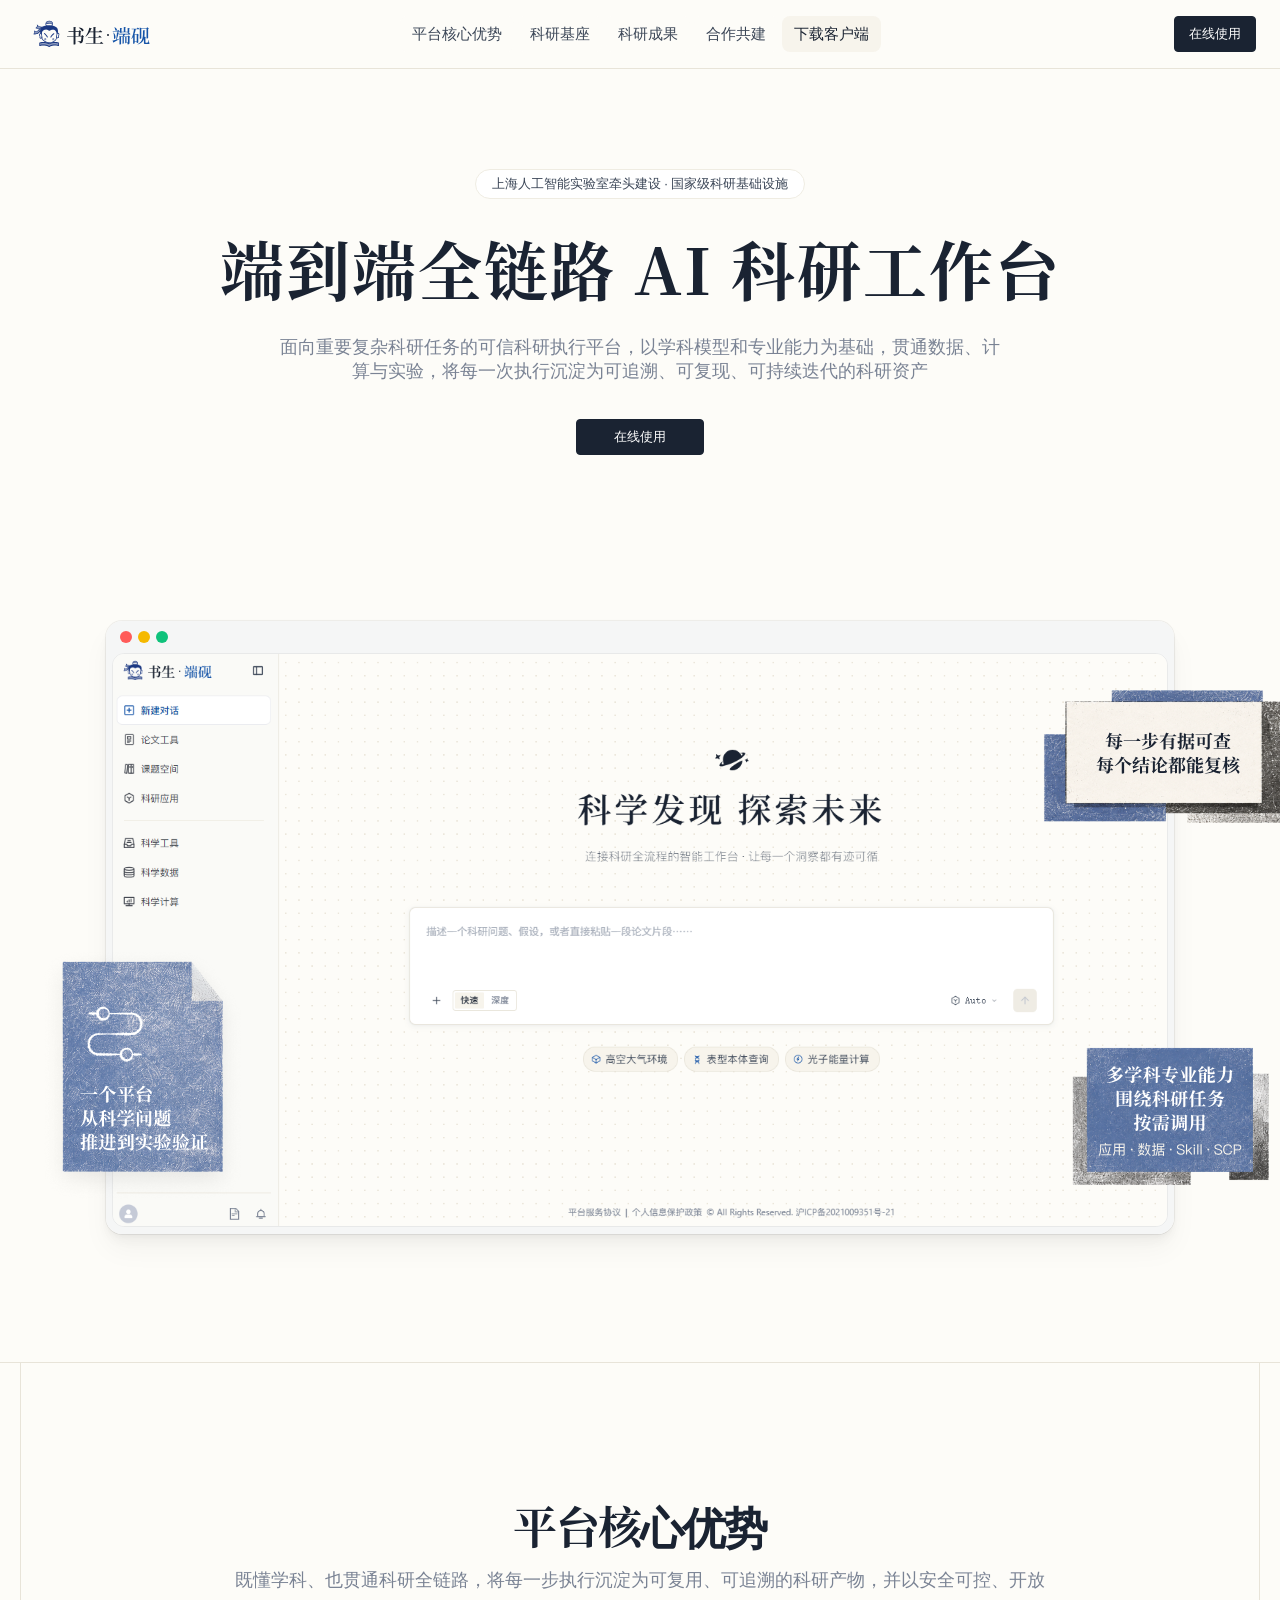
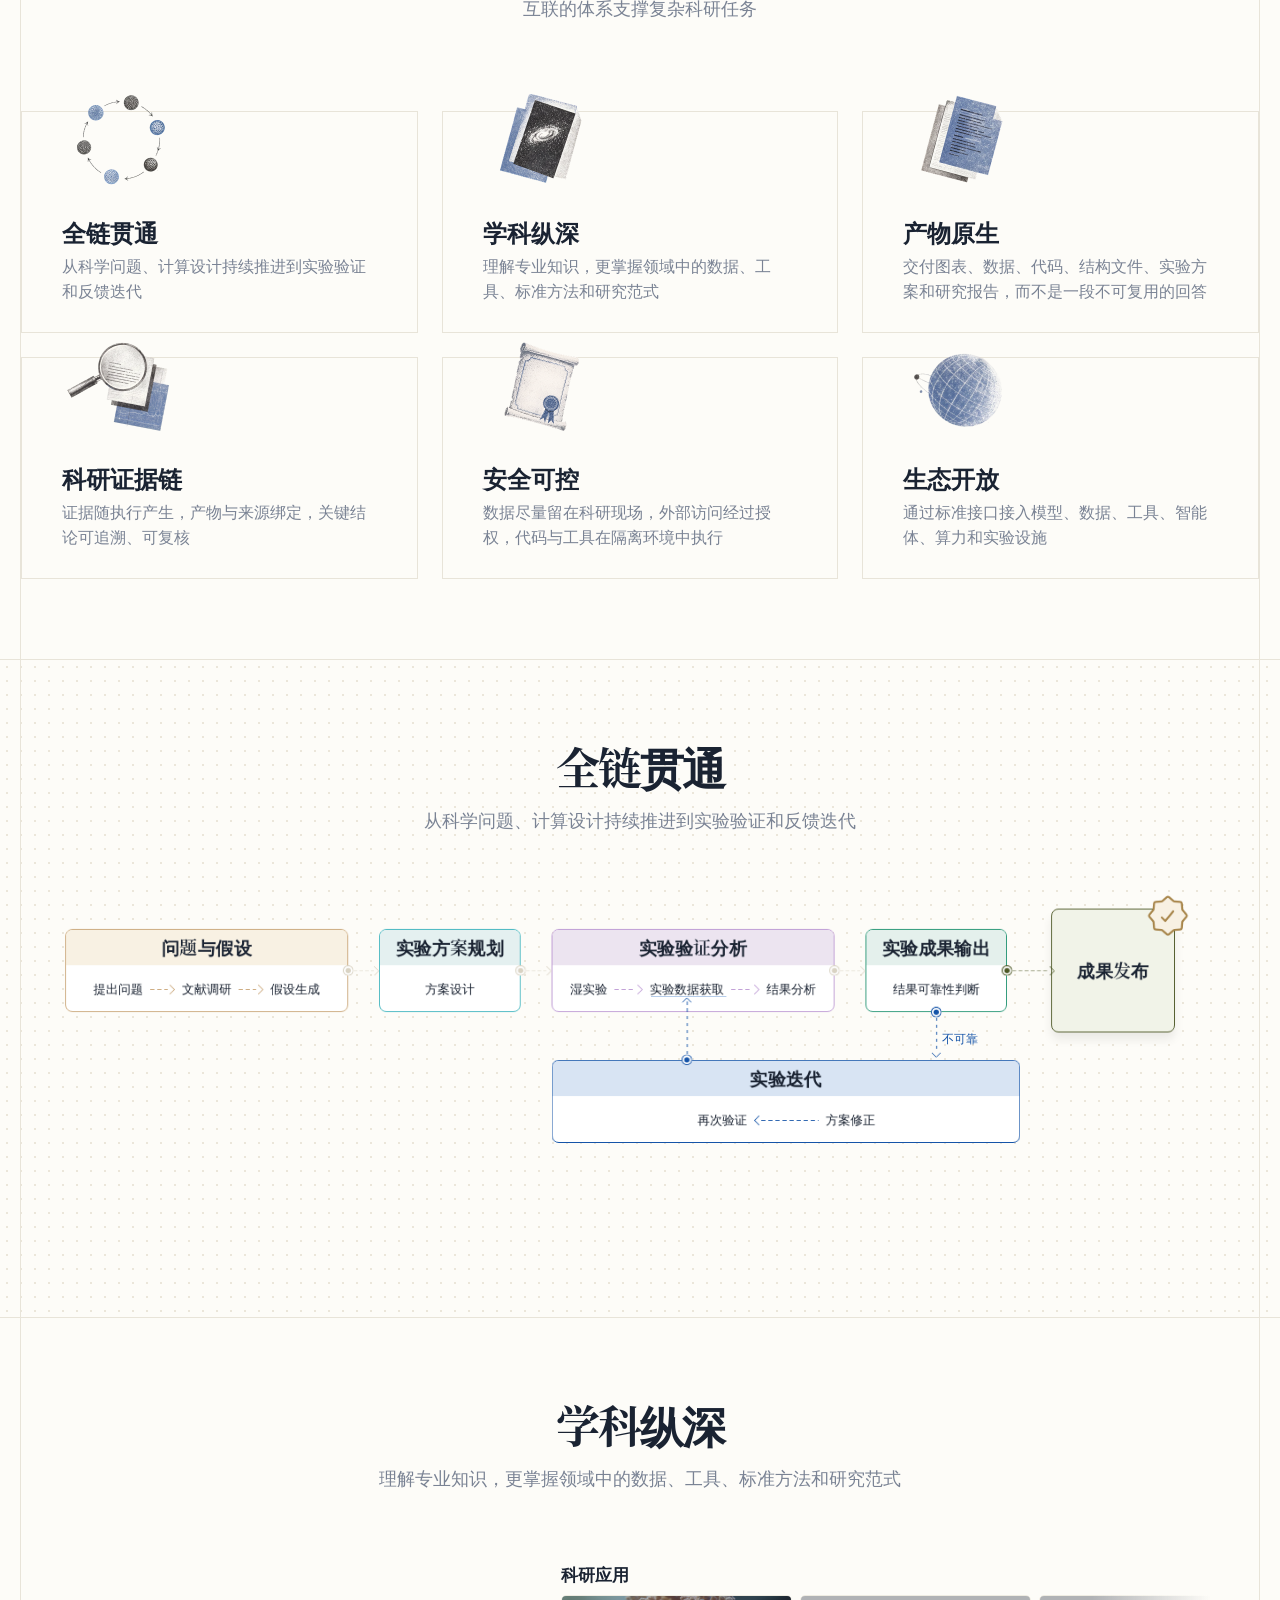
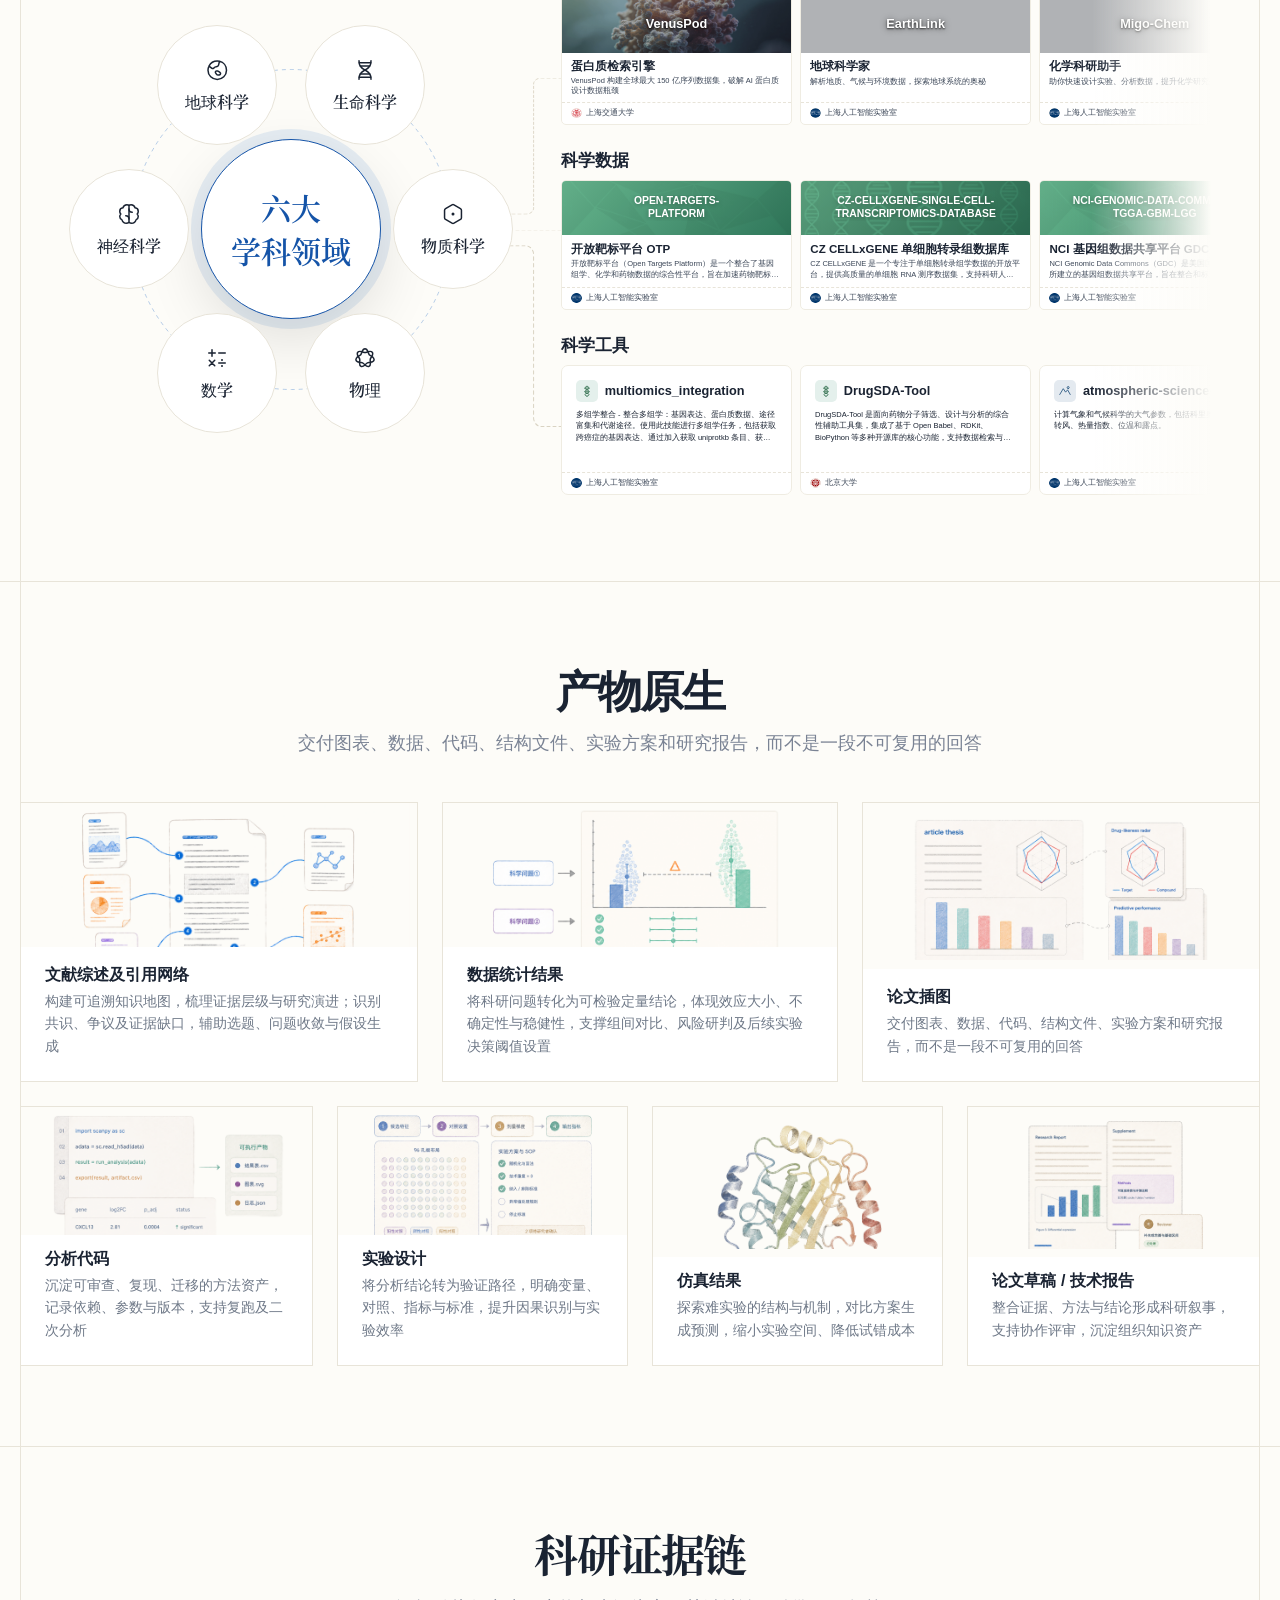
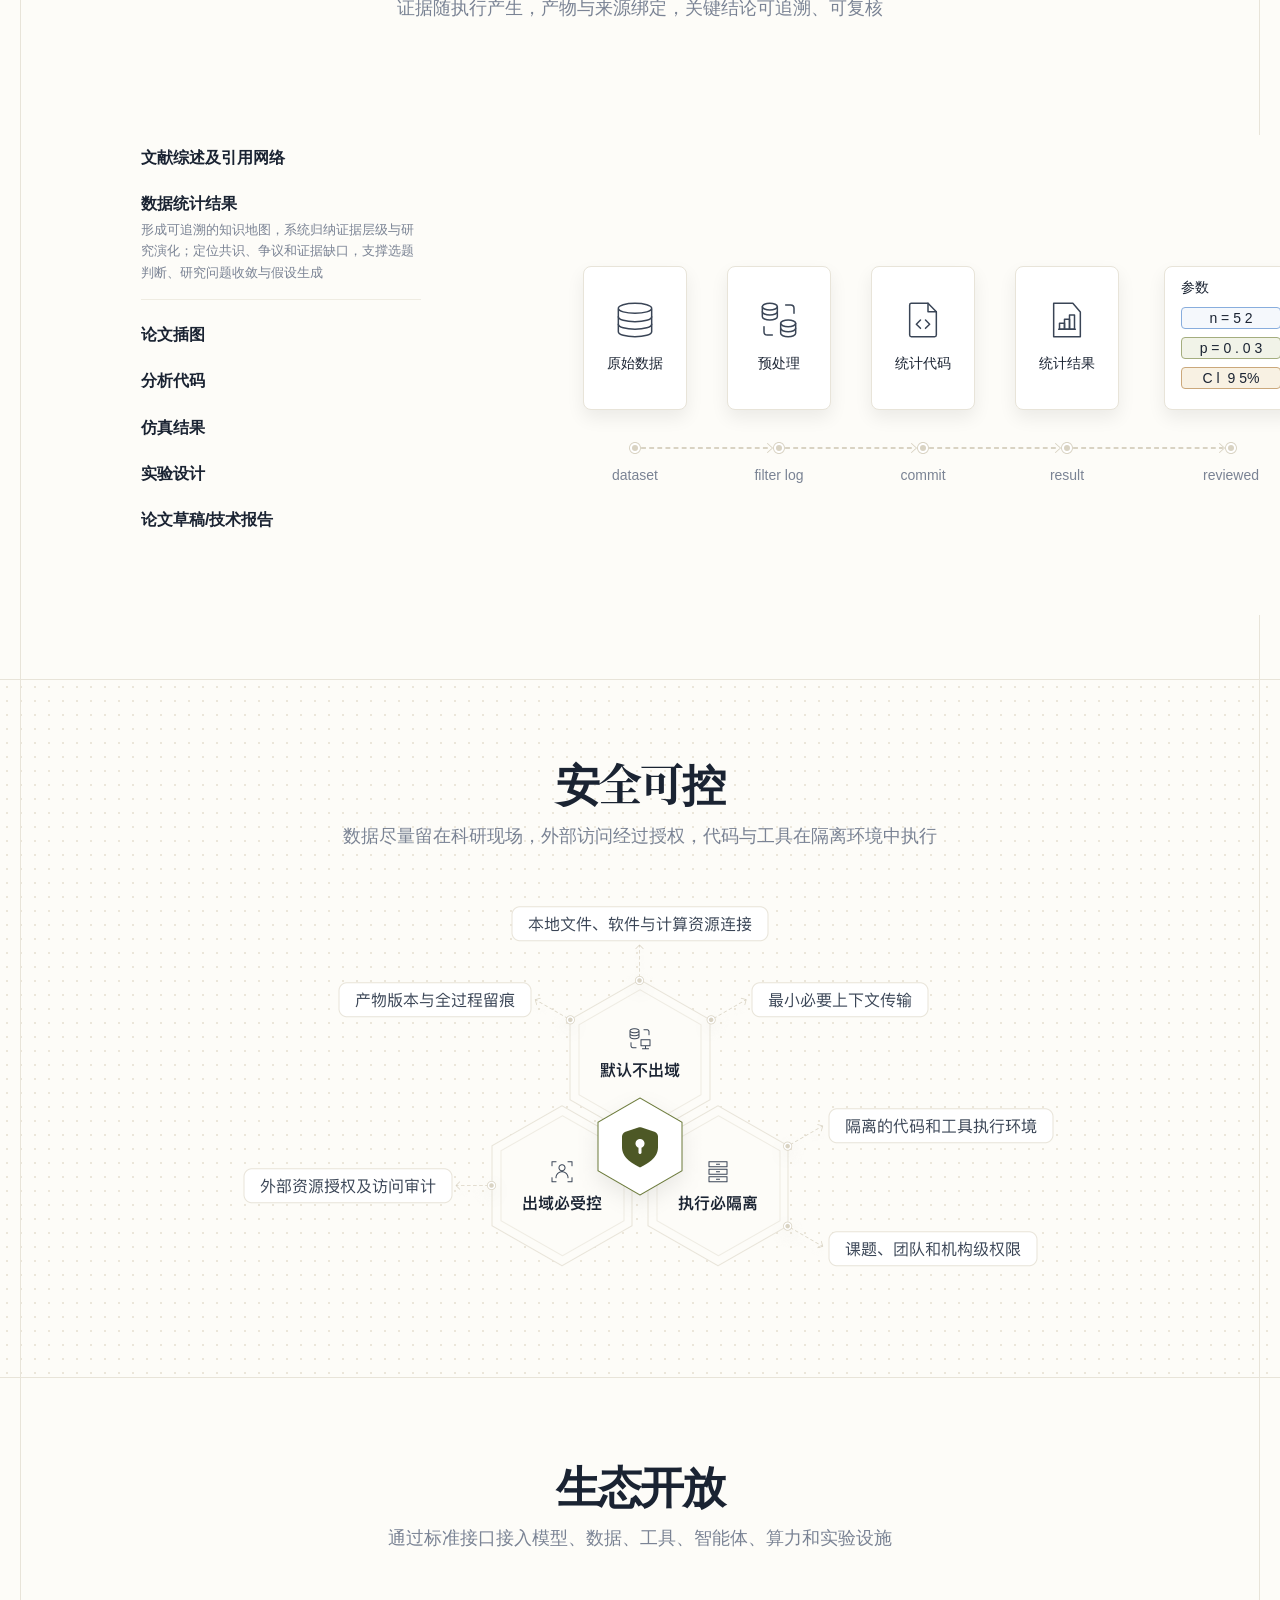
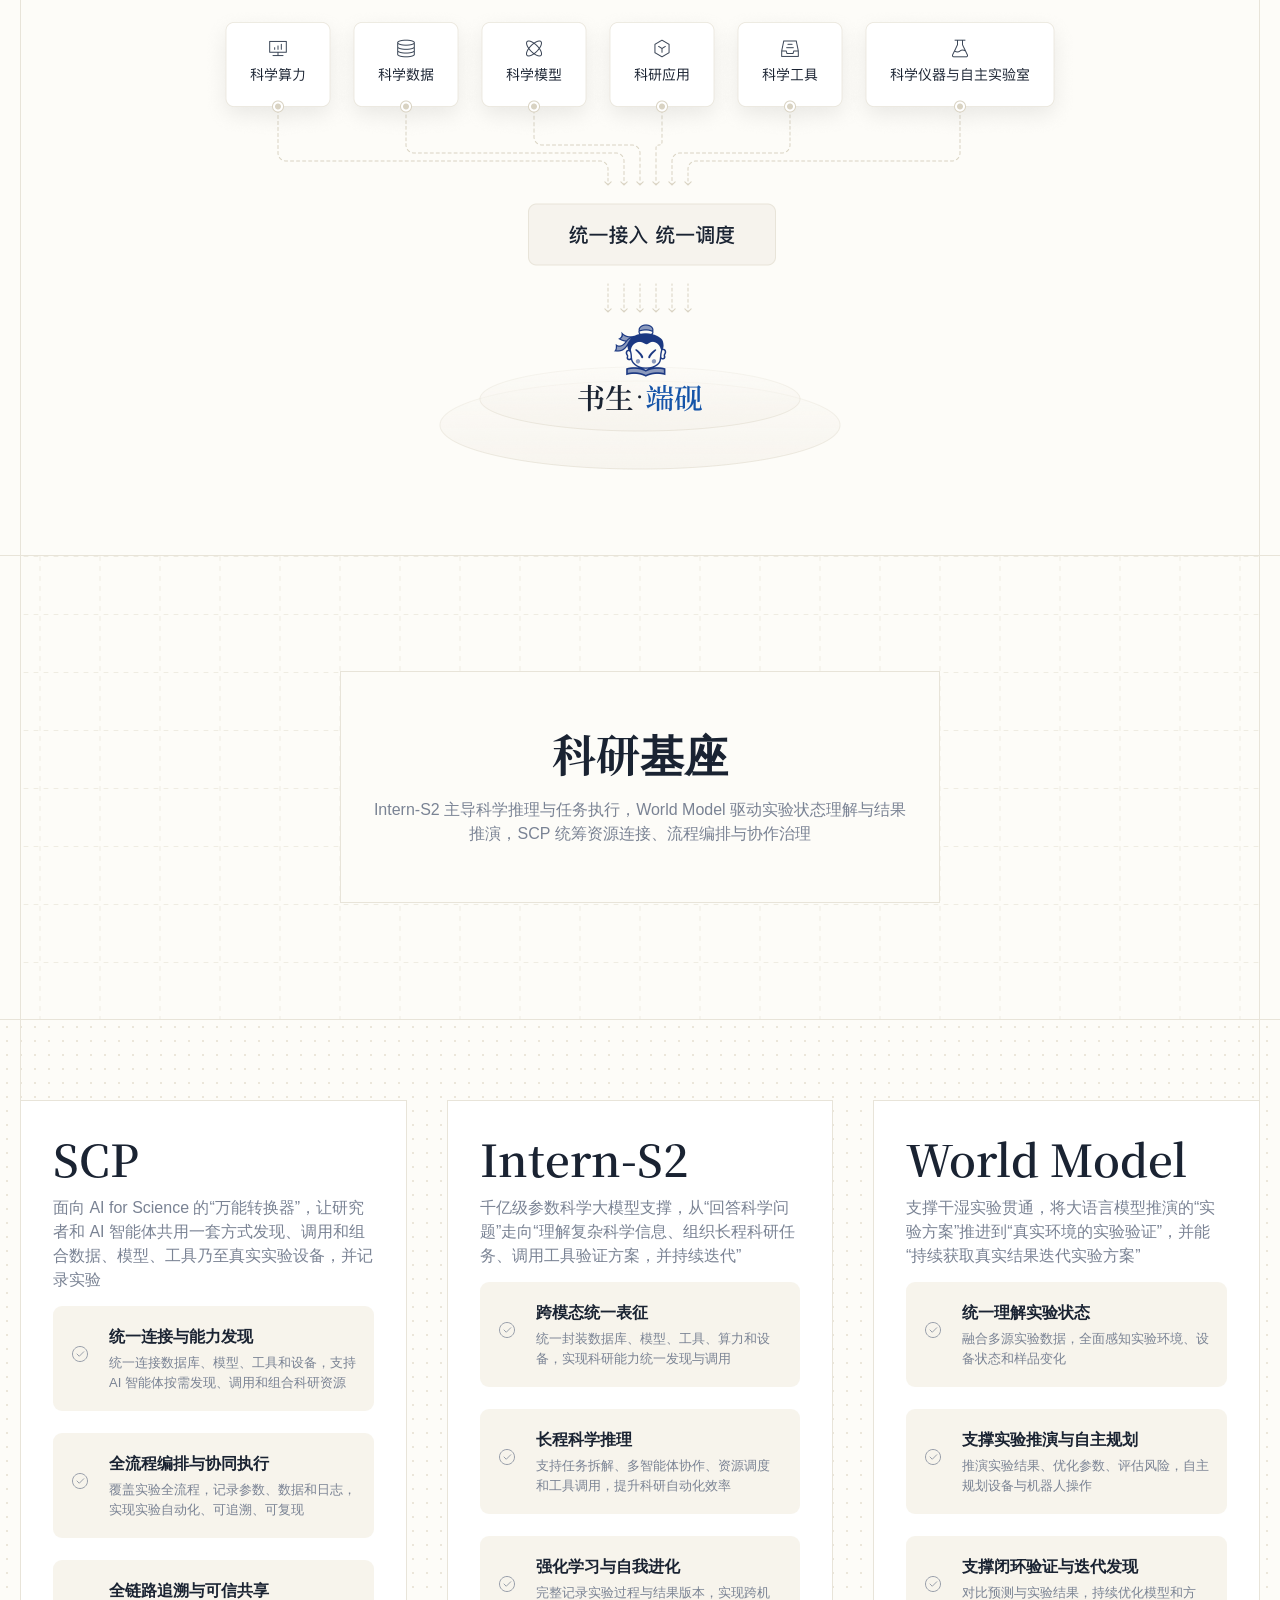
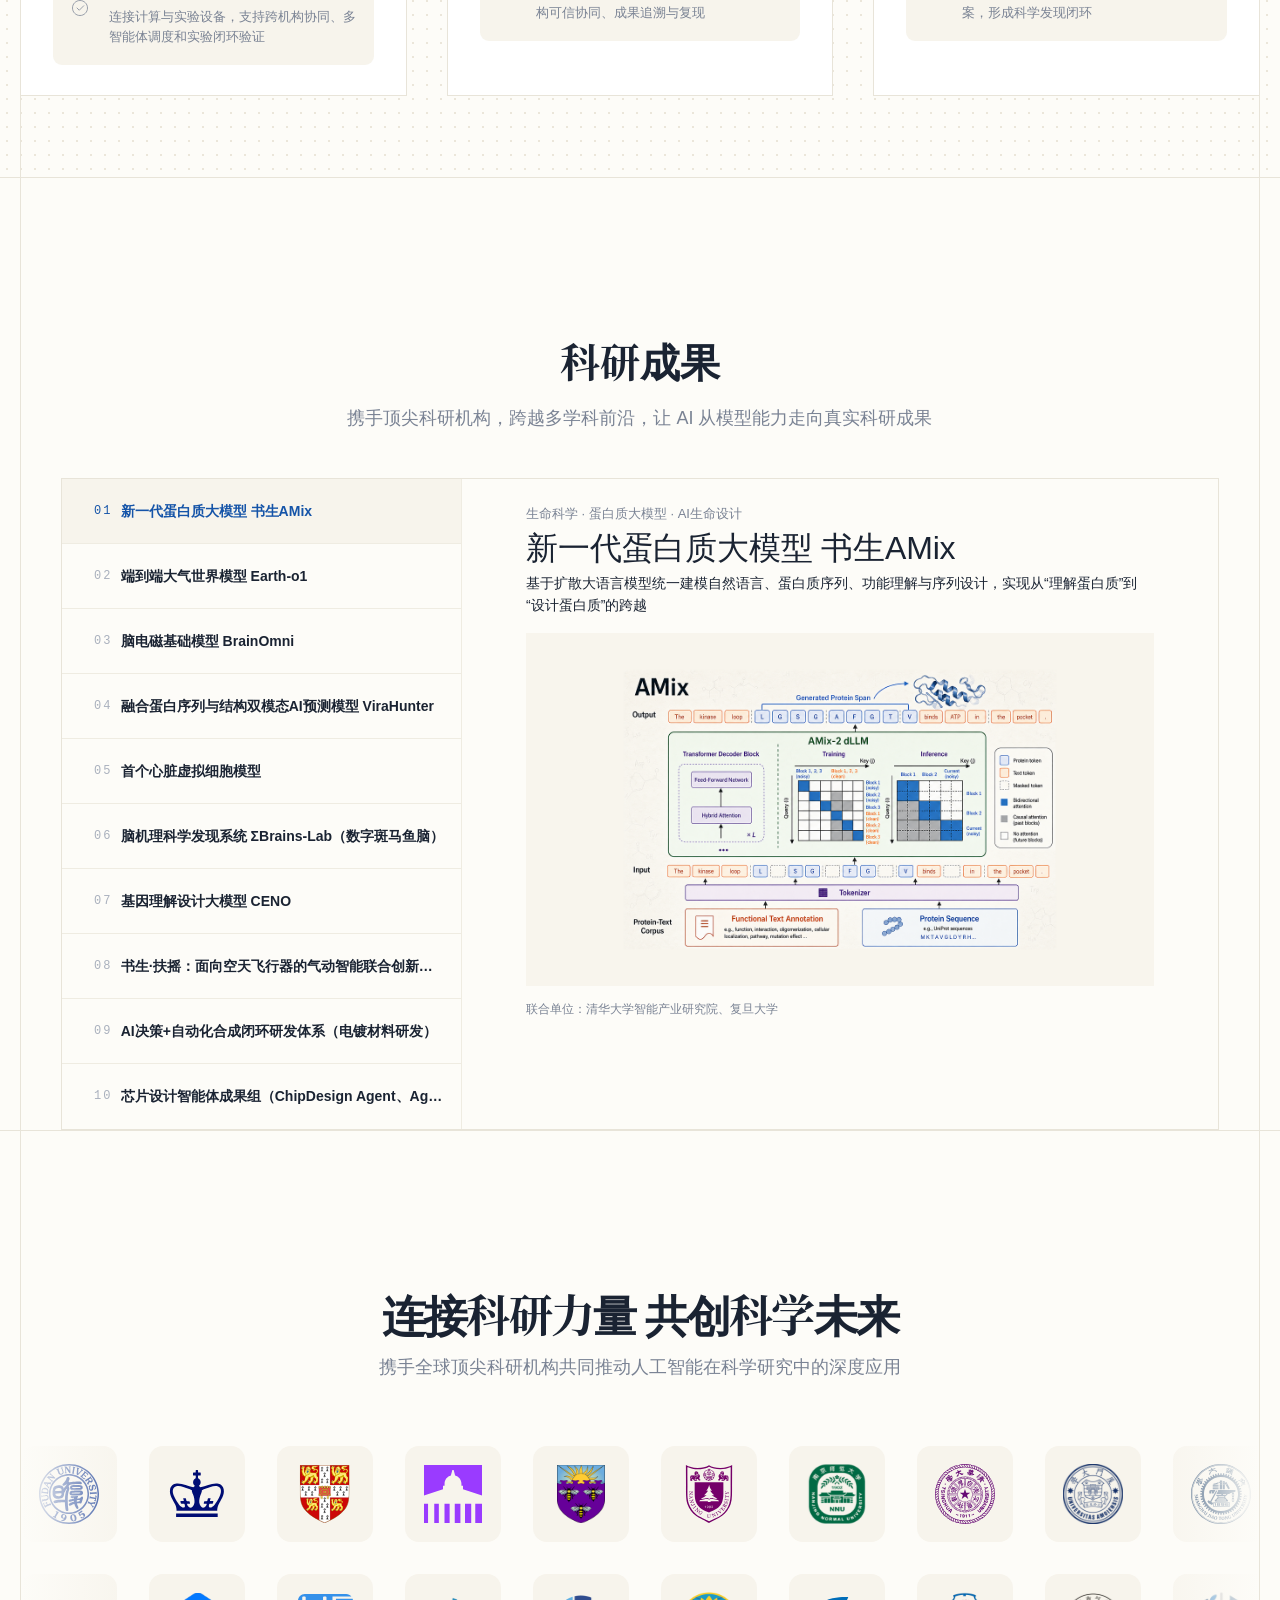
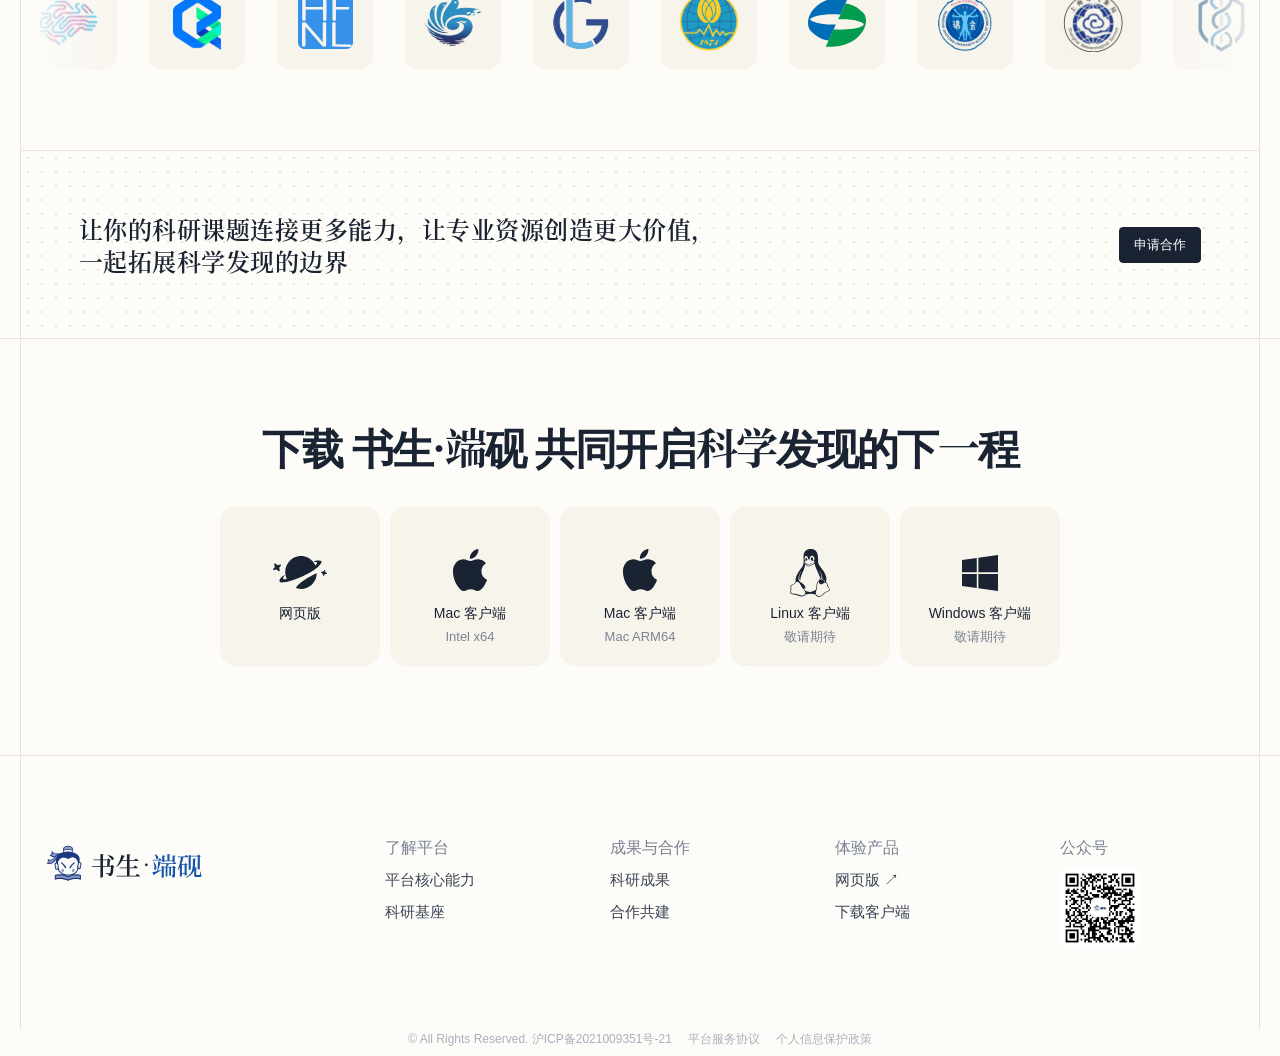
==== commit b1e8f428: "deploy: update static site" ====
--- a/tabs/home/index.html
+++ b/tabs/home/index.html
@@ -13,7 +13,7 @@
   <link rel="stylesheet" href="../../shared/css/shell.css?v=20260824-home76">
   <link rel="stylesheet" href="../../shared/css/styles.css?v=20260824-home76">
   <link rel="stylesheet" href="../../shared/css/design-system-overrides.css?v=20260824-home76">
-  <link rel="stylesheet" href="home.css?v=20260824-home92">
+  <link rel="stylesheet" href="home.css?v=20260824-home95">
   <script src="../../shared/js/site-links.js?v=20260824-home76" defer></script>
   <script src="data/research-cases.data.js?v=20260824-home78" defer></script>
   <script src="data/partner-logos.data.js?v=20260824-home76" defer></script>
--- a/tabs/home/home.css
+++ b/tabs/home/home.css
@@ -393,9 +393,10 @@
   .standalone-header { grid-template-columns: 1fr auto; padding-inline: 12px; }.standalone-brand { margin: 0; }.standalone-nav { display: none; }.standalone-header > .btn-primary { margin: 0; }
   .home-rail { border-inline: 0; }.section-content { padding-inline: 20px; }.section-heading, .section-heading.compact { margin-bottom: 38px; }.section-heading h2, .downloads-heading h2 { font-size: 34px; }.section-heading p, .downloads-heading p { font-size: 15px; }
   .hero-section { min-height: 940px; }.hero-introduction { height: 420px; padding-top: 64px; }.hero-eyebrow { margin-bottom: 28px; font-size: 11px; }.hero-introduction h1 { font-size: clamp(40px, 11vw, 54px); line-height: 1.16; letter-spacing: 0; white-space: normal; }.hero-introduction p { margin-block: 26px; font-size: 15px; line-height: 1.65; }.hero-stage { top: 420px; width: 1440px; height: 860px; transform: translateX(-50%) scale(.4305556); transform-origin: top center; }
-  .feature-grid { grid-template-columns: 1fr; }
-  .feature-card { min-height: 270px; }
-  .feature-card > div { padding-top: 106px; }
+  .feature-grid { grid-template-columns: 1fr; gap: 24px; }
+  .feature-card { min-height: 200px; }
+  .feature-card > div { padding-top: 80px; }
+  .feature-card img { left: 24px; }
   .workflow-section .section-content { padding-inline: 0; }
   .security-section .section-content { padding-inline: 20px; }
   .discipline-layout { display: block; }.subject-orbit { width: 360px; height: 360px; margin: 0 auto 40px; transform: scale(.8); }.discipline-streams { margin-inline: -20px; }.discipline-stream h3 { padding-inline: 20px; }.right-fade::after { width: 80px; }
@@ -790,6 +791,7 @@
 @media (max-width: 767px) {
   .discipline-layout { display: block; }
   .subject-scaler { width: 100%; margin: 0 auto 36px; }
+  .subject-orbit-exact { transform: translateX(-50%) scale(var(--diagram-scale, 1)) translateX(24px); }
   .subject-tail { display: none; }
   .ecosystem-section .section-content { min-height: 620px; }
 }
@@ -960,8 +962,8 @@
   .footer-brand { margin: 0 0 0 -6px; }
 }
 
-/* Mobile foundation handoff: copy flows directly into the three capability cards. */
-@media (max-width: 767px) {
+/* Compact foundation handoff: below the full desktop composition, copy flows directly into the capability cards. */
+@media (max-width: 1199px) {
   .foundation-banner {
     height: auto;
     min-height: 0;
@@ -969,7 +971,7 @@
   .foundation-banner-inner {
     height: auto;
     min-height: 0;
-    padding: 64px 24px 32px;
+    padding: 64px 32px 32px;
   }
   .foundation-copy {
     position: relative;
@@ -987,3 +989,7 @@
   }
   .capability-content > .section-heading { display: none; }
 }
+
+@media (max-width: 767px) {
+  .foundation-banner-inner { padding-inline: 24px; }
+}
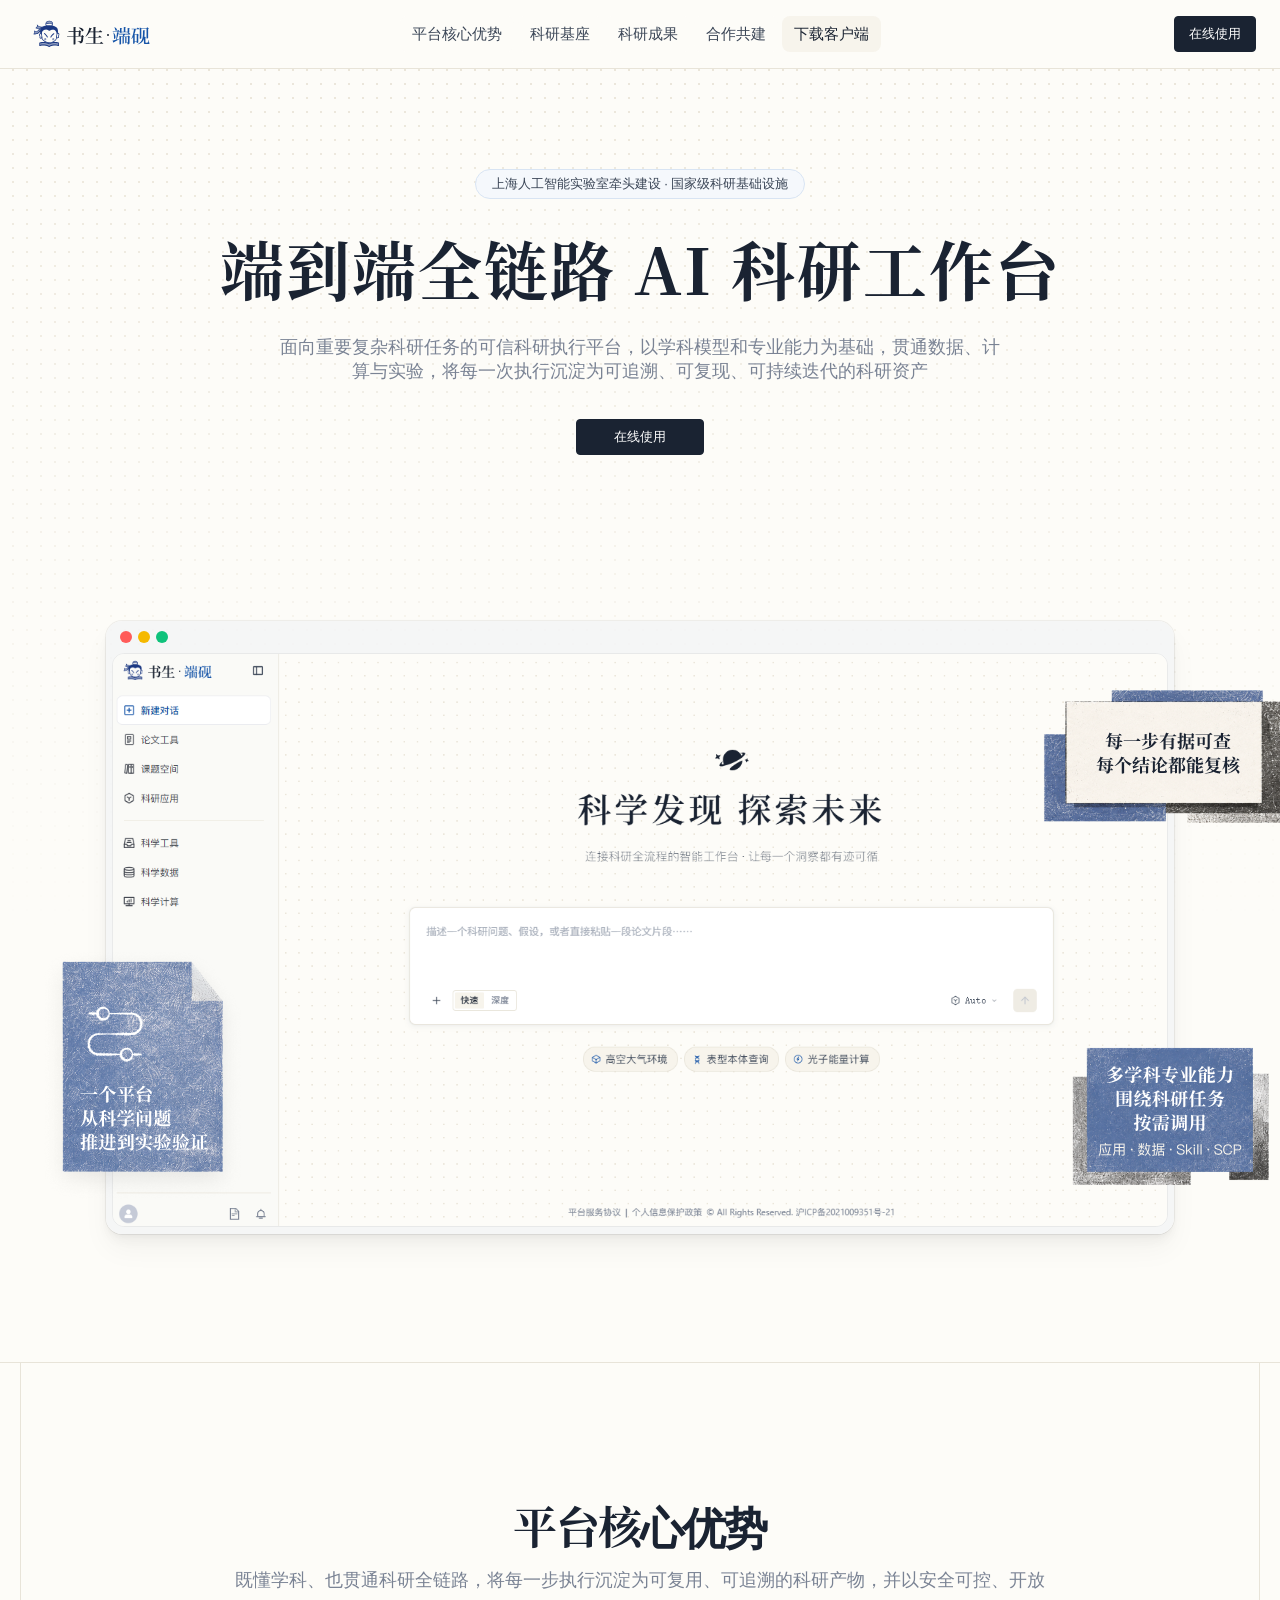
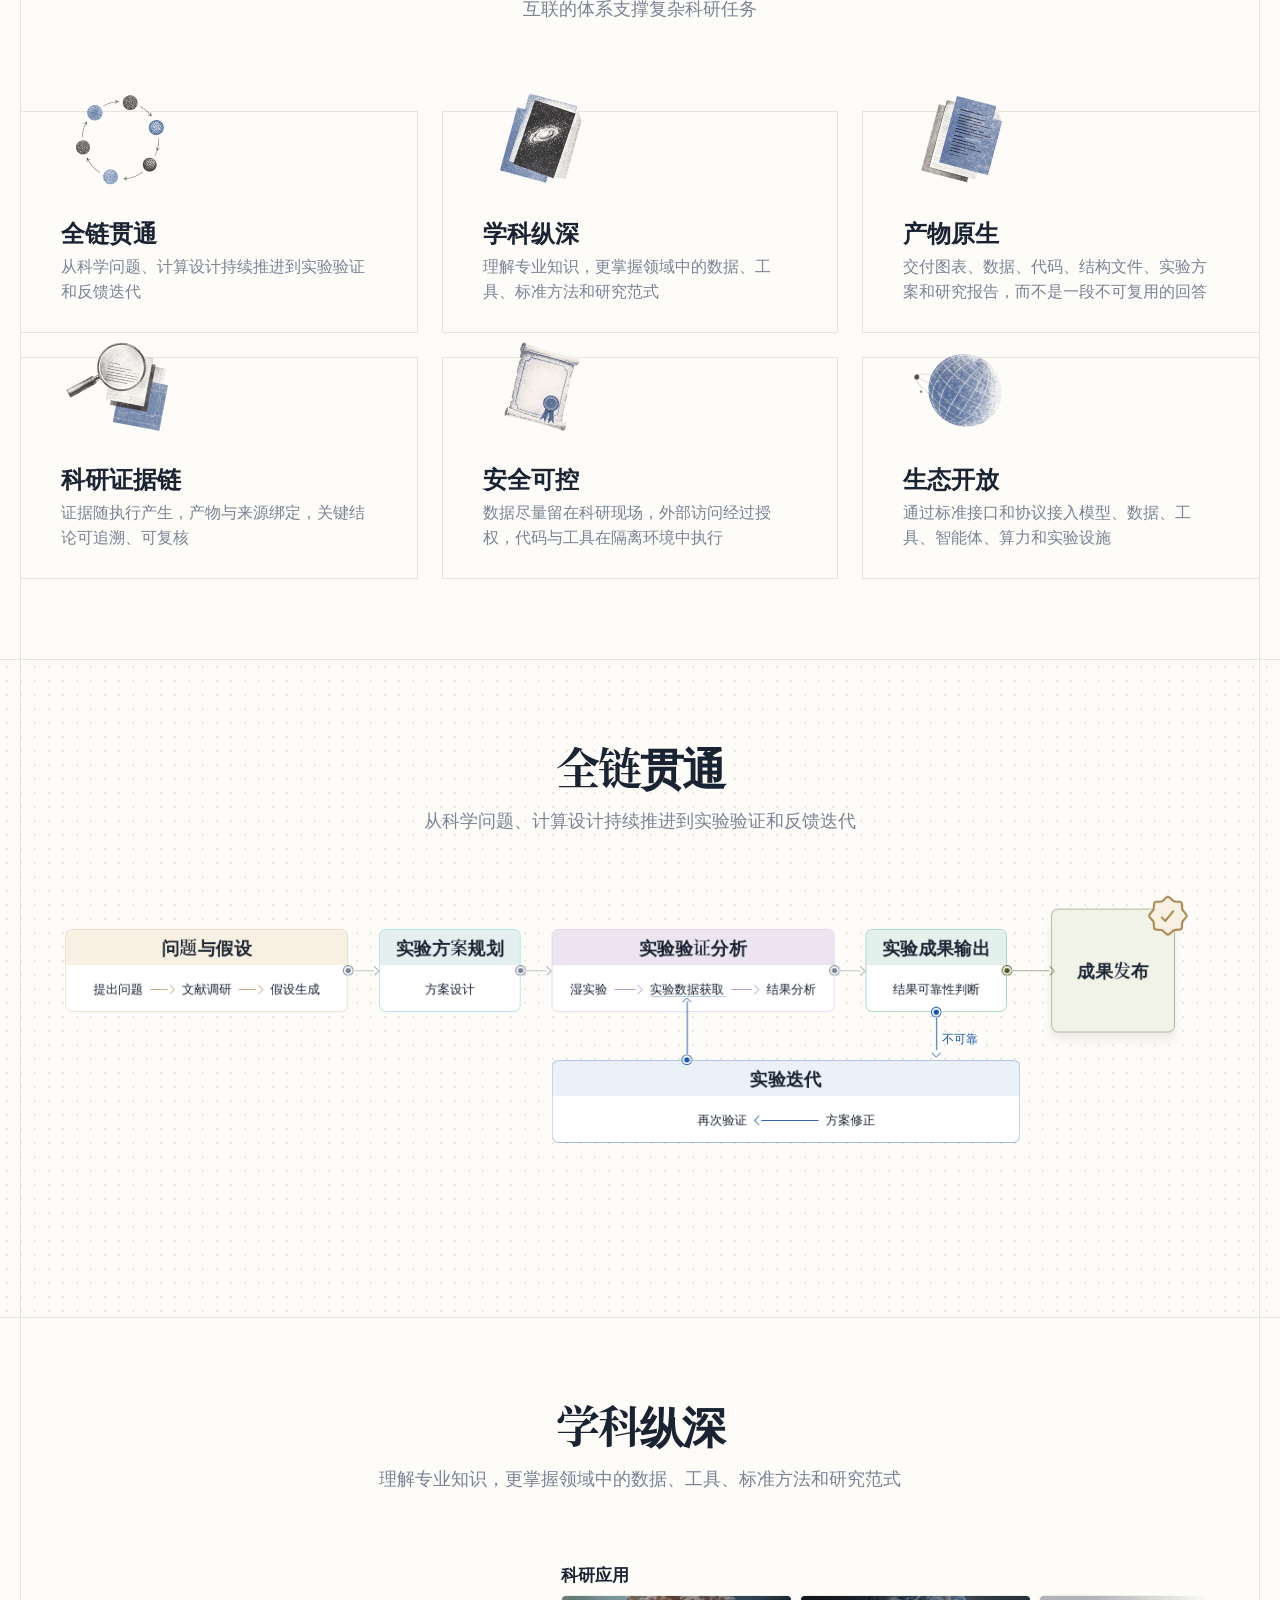
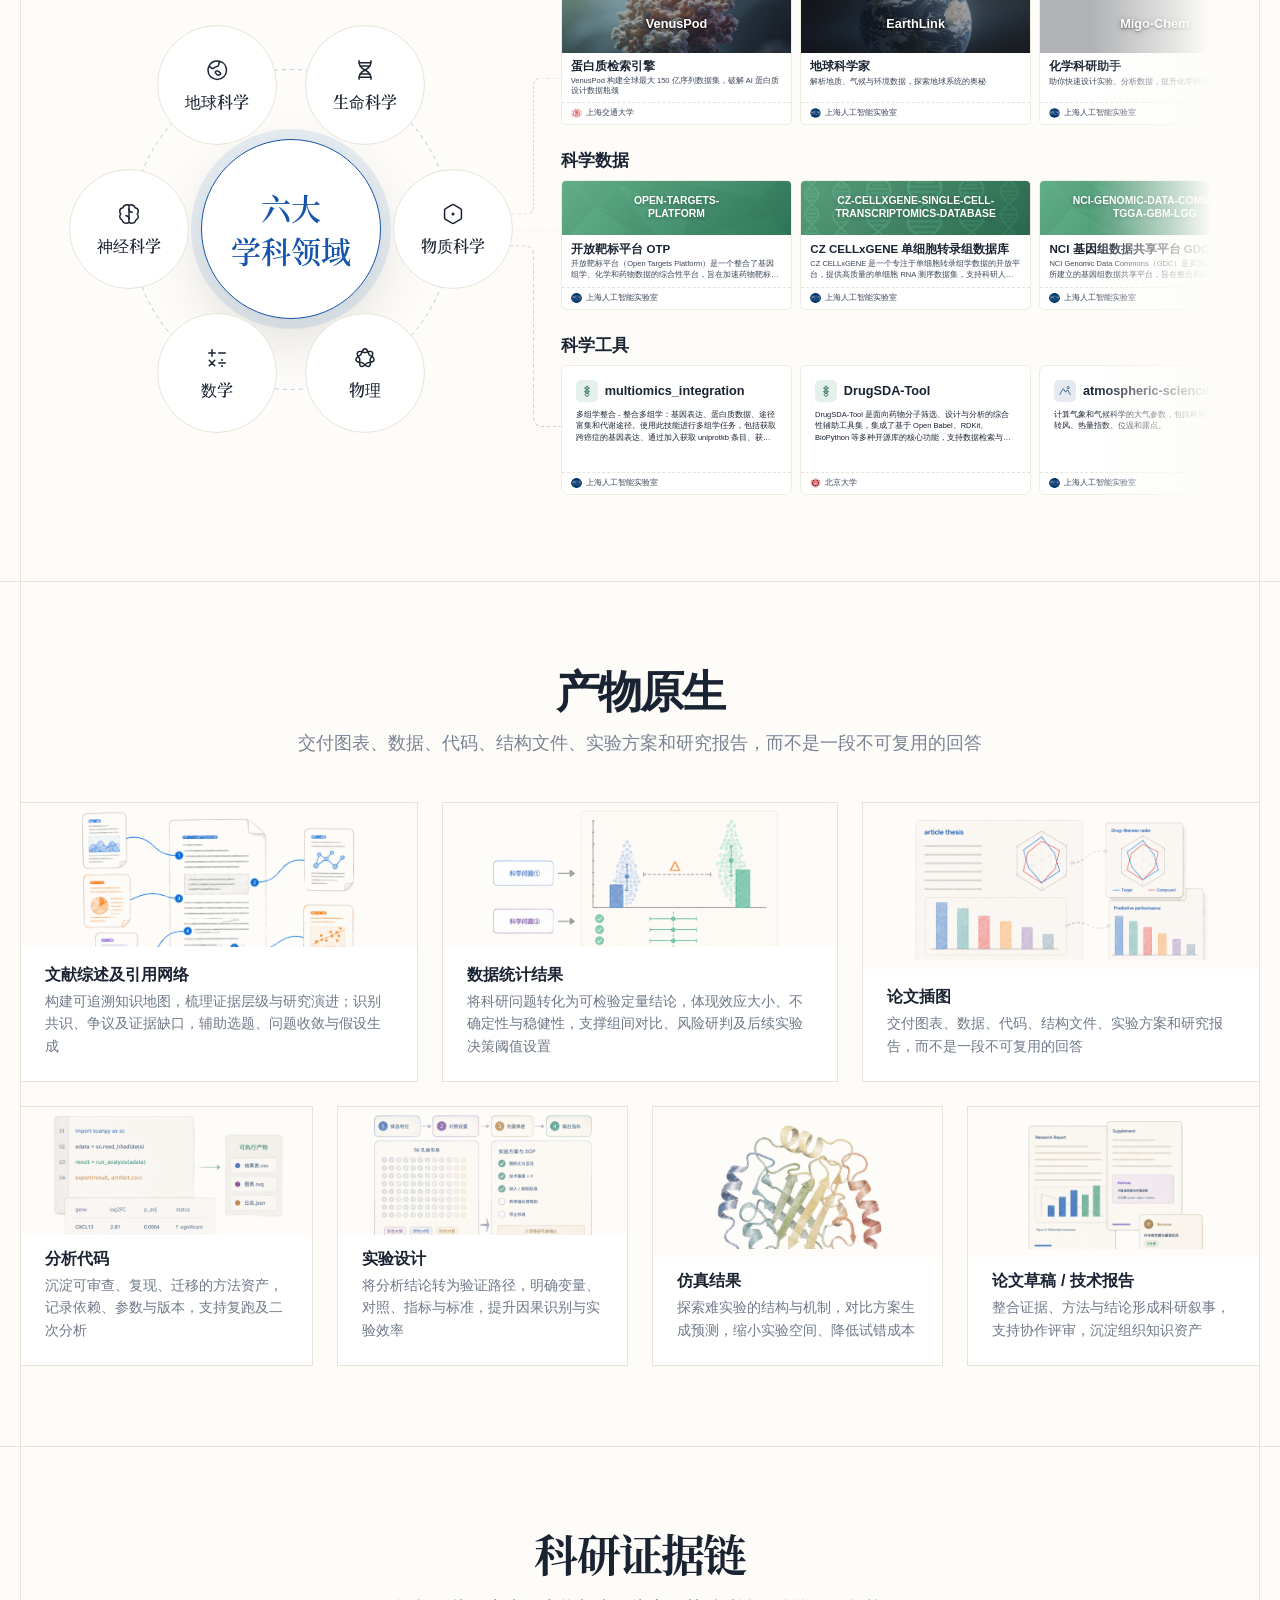
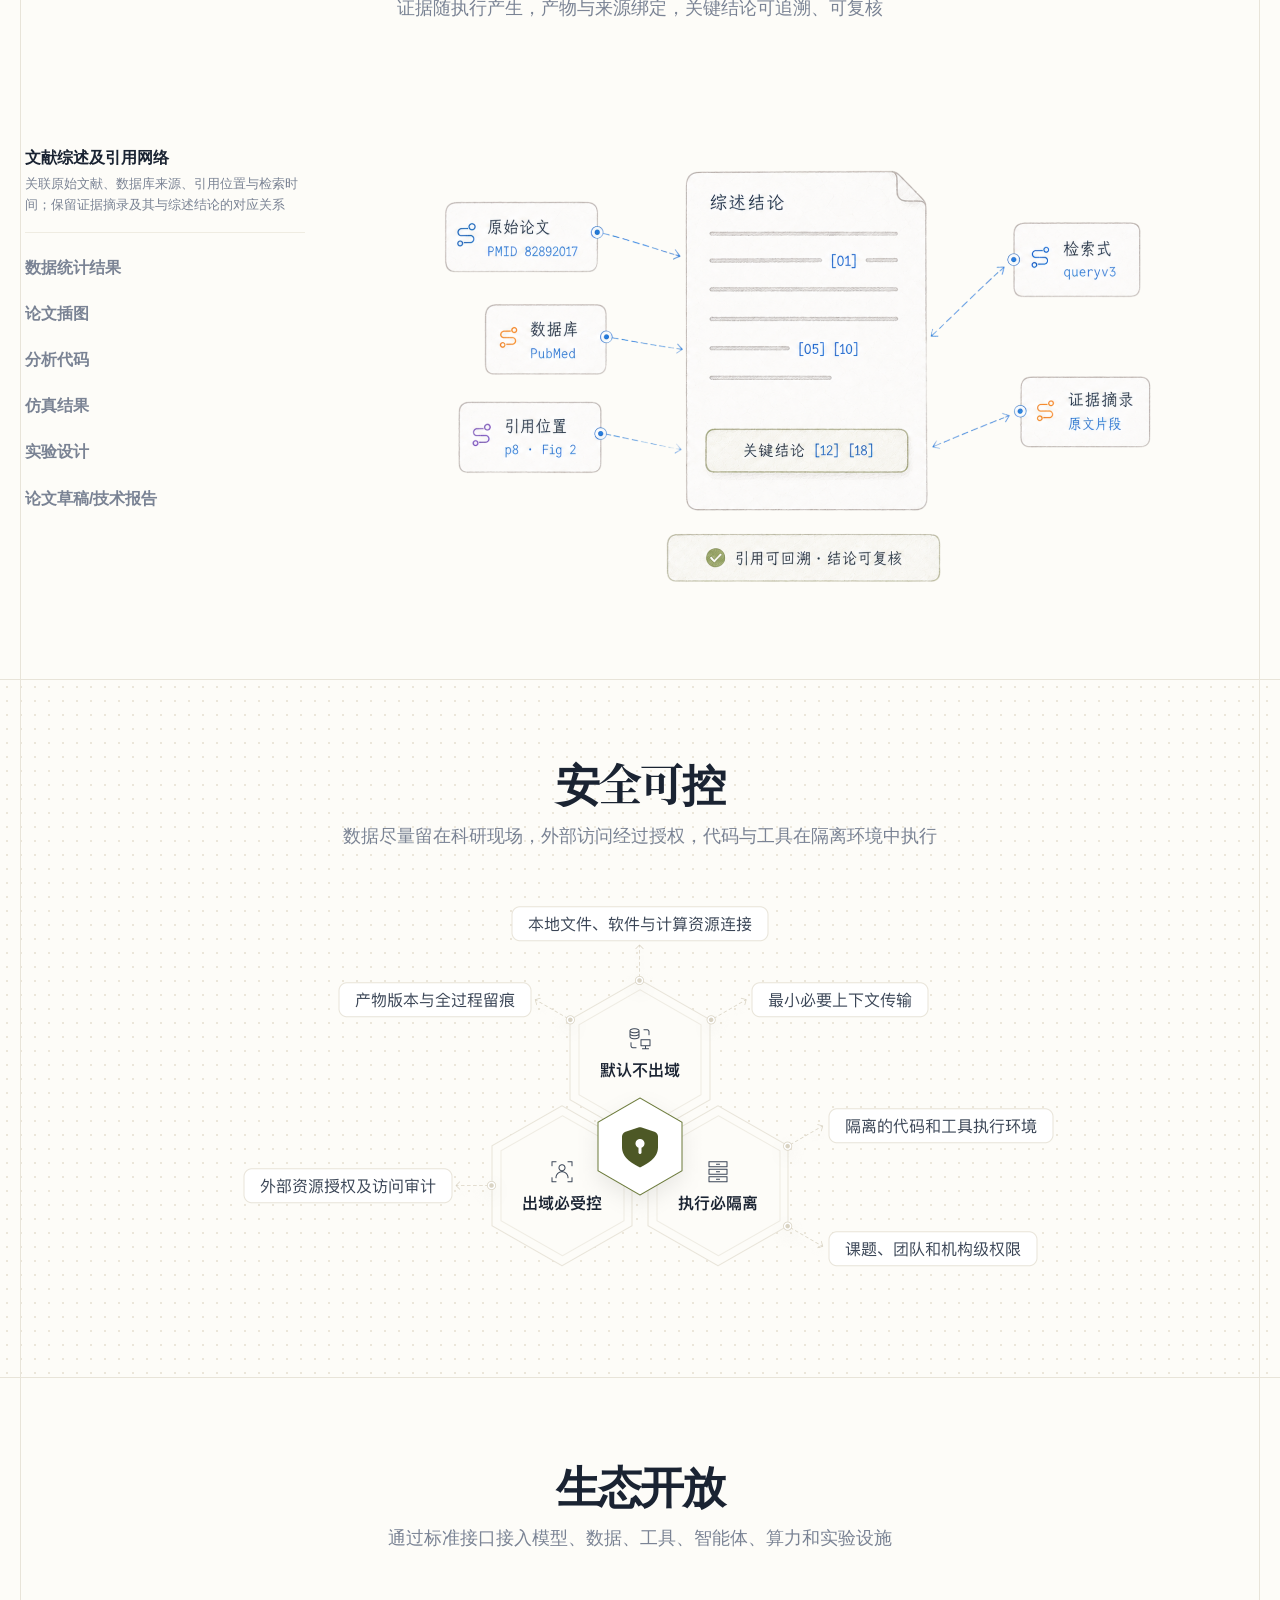
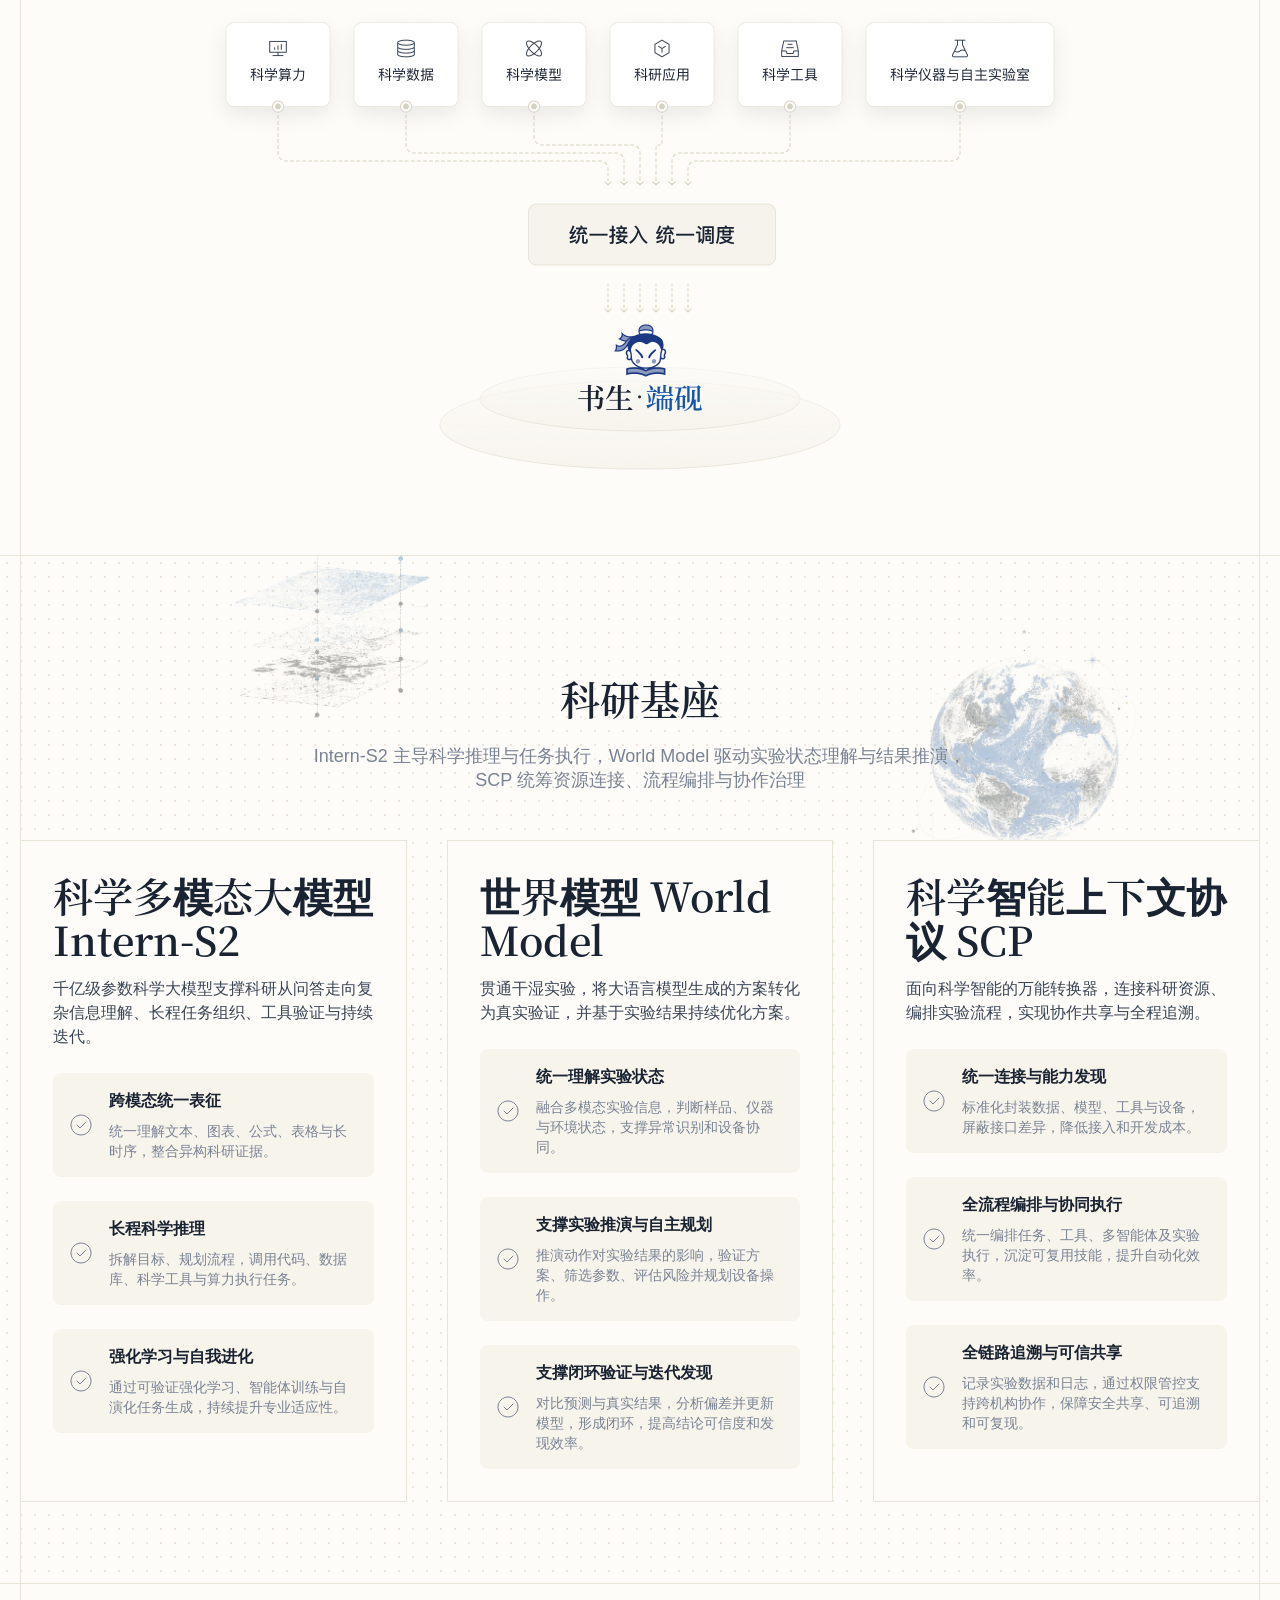
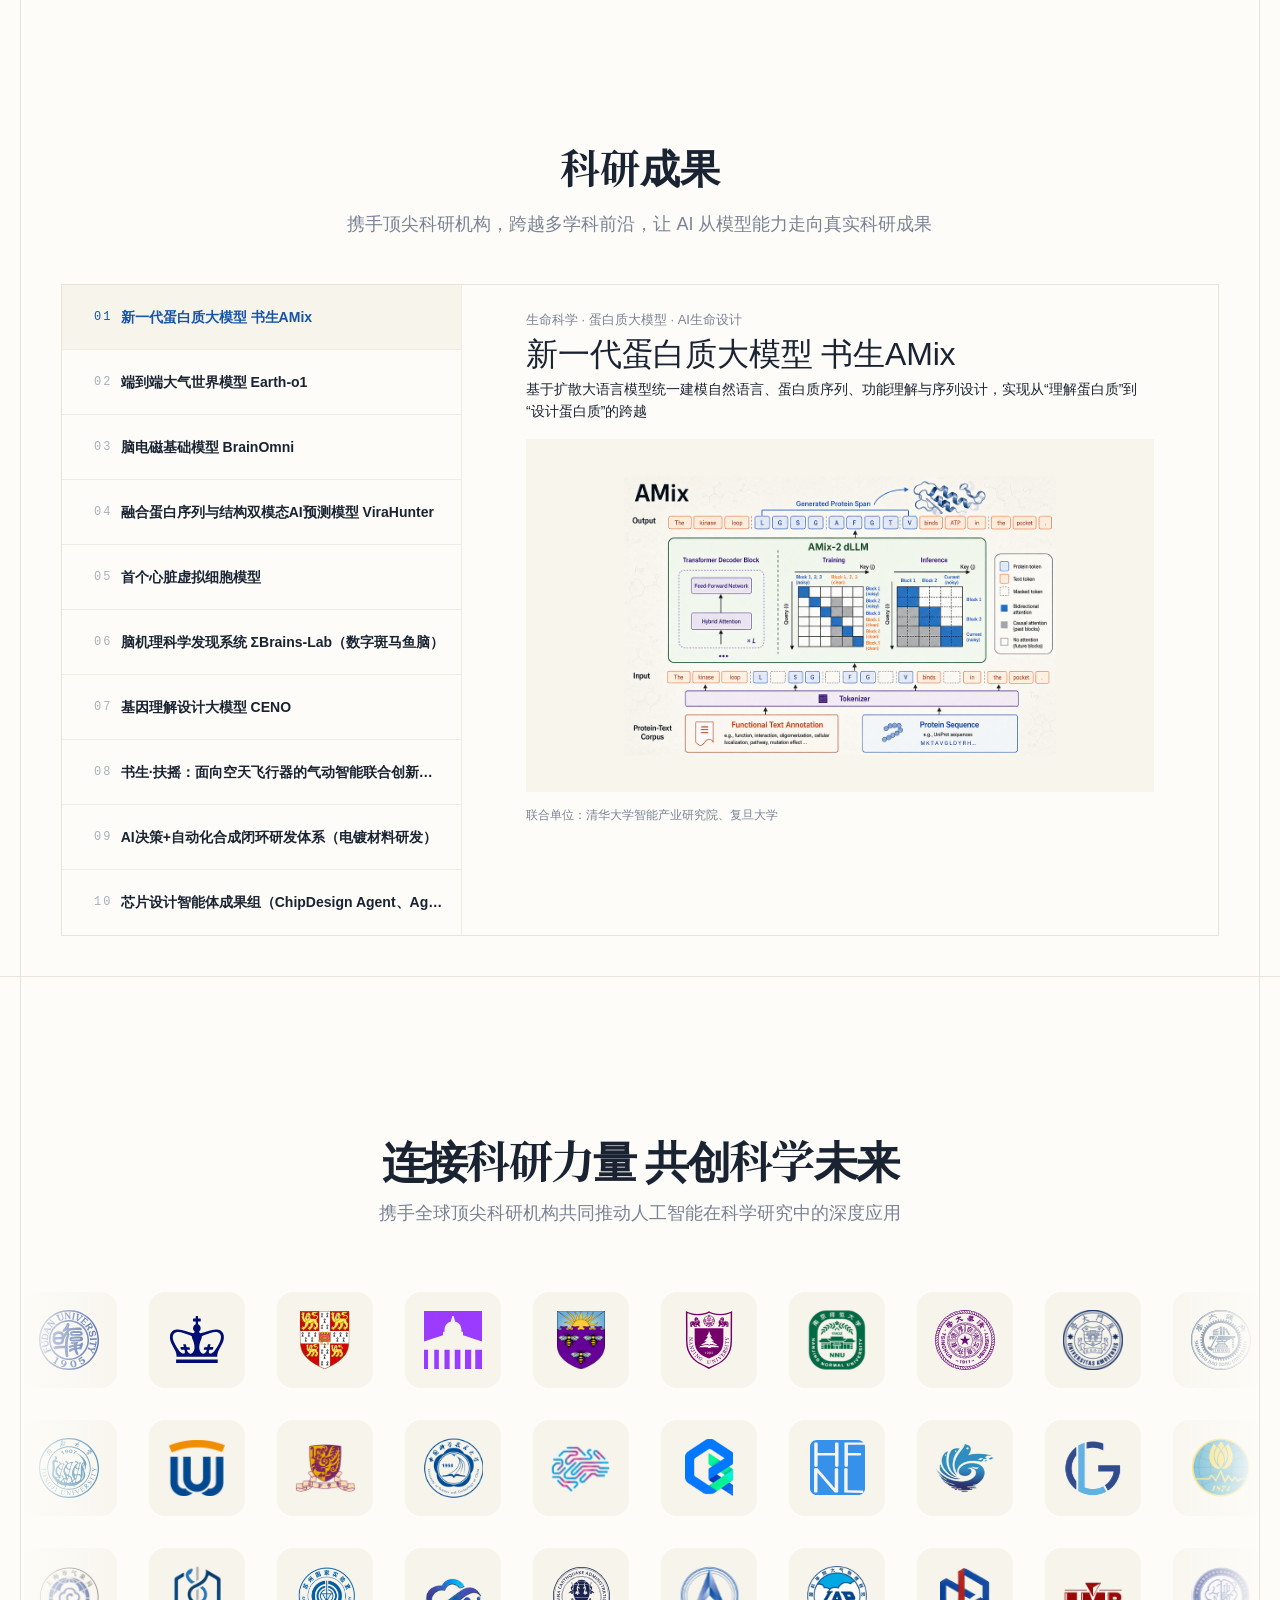
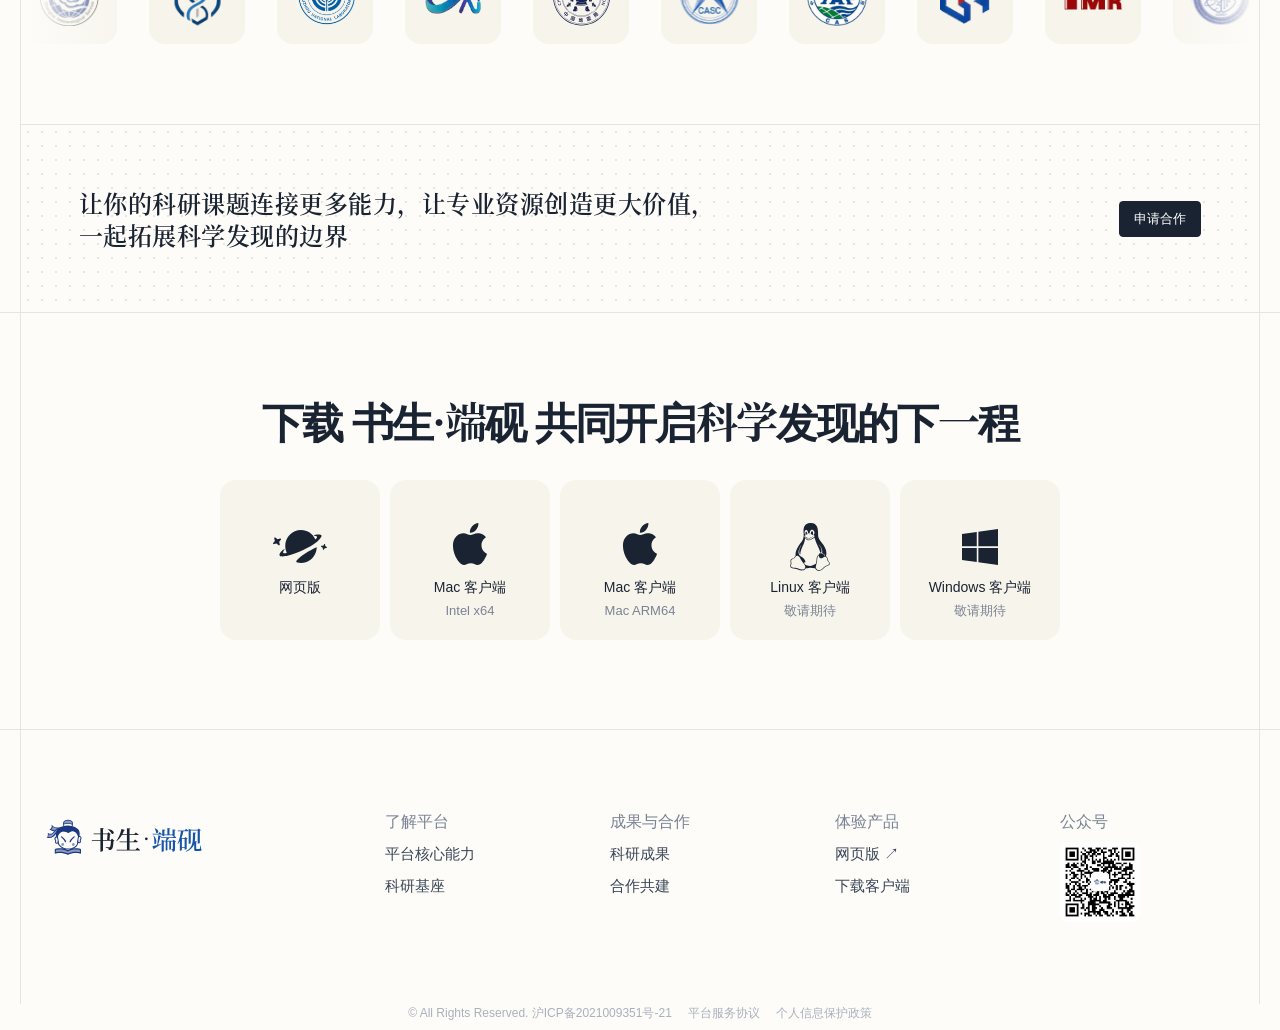
==== commit ac1baa9c: "deploy: publish latest static site update" ====
--- a/tabs/home/index.html
+++ b/tabs/home/index.html
@@ -8,16 +8,16 @@
   <link rel="icon" href="../../shared/assets/logos/favicon.svg" type="image/svg+xml">
   <link rel="preload" href="../../shared/assets/fonts/source-han-serif-sc/inkstone-han-serif-sc-home-700.woff2" as="font" type="font/woff2" crossorigin>
   <script>if (new URLSearchParams(location.search).has("embedded")) document.documentElement.classList.add("is-embedded");</script>
-  <link rel="stylesheet" href="../../shared/css/tokens.css?v=20260824-home76">
+  <link rel="stylesheet" href="../../shared/css/tokens.css?v=20260825-home100">
   <link rel="stylesheet" href="../../shared/css/base.css?v=20260824-home76">
   <link rel="stylesheet" href="../../shared/css/shell.css?v=20260824-home76">
   <link rel="stylesheet" href="../../shared/css/styles.css?v=20260824-home76">
   <link rel="stylesheet" href="../../shared/css/design-system-overrides.css?v=20260824-home76">
-  <link rel="stylesheet" href="home.css?v=20260824-home95">
+  <link rel="stylesheet" href="home.css?v=20260825-home108">
   <script src="../../shared/js/site-links.js?v=20260824-home76" defer></script>
   <script src="data/research-cases.data.js?v=20260824-home78" defer></script>
-  <script src="data/partner-logos.data.js?v=20260824-home76" defer></script>
-  <script src="home.js?v=20260824-home82" defer></script>
+  <script src="data/partner-logos.data.js?v=20260825-home78" defer></script>
+  <script src="home.js?v=20260825-home89" defer></script>
 </head>
 <body class="home-page">
   <header class="standalone-header" aria-label="独立页面导航">
@@ -56,7 +56,7 @@
           <article class="feature-card"><div><h3>产物原生</h3><p>交付图表、数据、代码、结构文件、实验方案和研究报告，而不是一段不可复用的回答</p></div><img src="assets/images/highlights/image-highlight03.png?v=20260824-home75" alt="科研产物生成界面" width="120" height="120" loading="lazy" decoding="async"></article>
           <article class="feature-card"><div><h3>科研证据链</h3><p>证据随执行产生，产物与来源绑定，关键结论可追溯、可复核</p></div><img src="assets/images/highlights/image-highlight04.png?v=20260824-home75" alt="科研证据链界面" width="120" height="120" loading="lazy" decoding="async"></article>
           <article class="feature-card"><div><h3>安全可控</h3><p>数据尽量留在科研现场，外部访问经过授权，代码与工具在隔离环境中执行</p></div><img src="assets/images/highlights/image-highlight05.png?v=20260824-home75" alt="安全权限与受控执行界面" width="120" height="120" loading="lazy" decoding="async"></article>
-          <article class="feature-card"><div><h3>生态开放</h3><p>通过标准接口接入模型、数据、工具、智能体、算力和实验设施</p></div><img src="assets/images/highlights/image-highlight06.png?v=20260824-home75" alt="科研开放生态界面" width="120" height="120" loading="lazy" decoding="async"></article>
+          <article class="feature-card"><div><h3>生态开放</h3><p>通过标准接口和协议接入模型、数据、工具、智能体、算力和实验设施</p></div><img src="assets/images/highlights/image-highlight06.png?v=20260824-home75" alt="科研开放生态界面" width="120" height="120" loading="lazy" decoding="async"></article>
         </div>
       </div>
     </section>
@@ -66,19 +66,19 @@
         <header class="section-heading compact"><h2 id="home-workflow-title">全链贯通</h2><p>从科学问题、计算设计持续推进到实验验证和反馈迭代</p></header>
         <div class="scaled-diagram" data-scaled-diagram data-design-width="1400" data-design-height="340">
           <div class="diagram-canvas flow-canvas">
-            <div class="flow-card flow-problem" data-flow-stage="1"><h3>问题与假设</h3><p><span>提出问题</span><span class="flow-mini-link warm"><img src="assets/icons/flow/icon.svg" alt=""><img src="assets/icons/flow/vector.svg" alt=""></span><span>文献调研</span><span class="flow-mini-link warm"><img src="assets/icons/flow/icon.svg" alt=""><img src="assets/icons/flow/vector.svg" alt=""></span><span>假设生成</span></p></div>
-            <div class="flow-connector main-1" data-flow-stage="2"><img src="assets/icons/flow/text.svg" alt=""><img src="assets/icons/flow/icon1.svg" alt=""><img src="assets/icons/flow/vector1.svg" alt=""></div>
+            <div class="flow-card flow-problem" data-flow-stage="1"><h3>问题与假设</h3><p><span>提出问题</span><span class="flow-mini-link warm"><img src="assets/icons/flow/icon.svg?v=20260825-flow-style1" alt=""><img src="assets/icons/flow/vector.svg?v=20260825-flow-style1" alt=""></span><span>文献调研</span><span class="flow-mini-link warm"><img src="assets/icons/flow/icon.svg?v=20260825-flow-style1" alt=""><img src="assets/icons/flow/vector.svg?v=20260825-flow-style1" alt=""></span><span>假设生成</span></p></div>
+            <div class="flow-connector main-1" data-flow-stage="2"><img src="assets/icons/flow/text.svg?v=20260825-flow-style1" alt=""><img src="assets/icons/flow/icon1.svg?v=20260825-flow-style1" alt=""><img src="assets/icons/flow/vector1.svg?v=20260825-flow-style1" alt=""></div>
             <div class="flow-card flow-plan" data-flow-stage="2"><h3>实验方案规划</h3><p>方案设计</p></div>
-            <div class="flow-connector main-2" data-flow-stage="3"><img src="assets/icons/flow/text.svg" alt=""><img src="assets/icons/flow/icon1.svg" alt=""><img src="assets/icons/flow/vector1.svg" alt=""></div>
-            <div class="flow-card flow-analysis" data-flow-stage="3"><h3>实验验证分析</h3><p><span>湿实验</span><span class="flow-mini-link purple"><img src="assets/icons/flow/icon2.svg" alt=""><img src="assets/icons/flow/vector2.svg" alt=""></span><span>实验数据获取</span><span class="flow-mini-link purple"><img src="assets/icons/flow/icon2.svg" alt=""><img src="assets/icons/flow/vector2.svg" alt=""></span><span>结果分析</span></p></div>
-            <div class="flow-connector main-3" data-flow-stage="4"><img src="assets/icons/flow/text.svg" alt=""><img src="assets/icons/flow/icon1.svg" alt=""><img src="assets/icons/flow/vector1.svg" alt=""></div>
+            <div class="flow-connector main-2" data-flow-stage="3"><img src="assets/icons/flow/text.svg?v=20260825-flow-style1" alt=""><img src="assets/icons/flow/icon1.svg?v=20260825-flow-style1" alt=""><img src="assets/icons/flow/vector1.svg?v=20260825-flow-style1" alt=""></div>
+            <div class="flow-card flow-analysis" data-flow-stage="3"><h3>实验验证分析</h3><p><span>湿实验</span><span class="flow-mini-link purple"><img src="assets/icons/flow/icon2.svg?v=20260825-flow-style1" alt=""><img src="assets/icons/flow/vector2.svg?v=20260825-flow-style1" alt=""></span><span>实验数据获取</span><span class="flow-mini-link purple"><img src="assets/icons/flow/icon2.svg?v=20260825-flow-style1" alt=""><img src="assets/icons/flow/vector2.svg?v=20260825-flow-style1" alt=""></span><span>结果分析</span></p></div>
+            <div class="flow-connector main-3" data-flow-stage="4"><img src="assets/icons/flow/text.svg?v=20260825-flow-style1" alt=""><img src="assets/icons/flow/icon1.svg?v=20260825-flow-style1" alt=""><img src="assets/icons/flow/vector1.svg?v=20260825-flow-style1" alt=""></div>
             <div class="flow-card flow-output" data-flow-stage="4"><h3>实验成果输出</h3><p>结果可靠性判断</p></div>
-            <div class="flow-connector main-4" data-flow-stage="5"><img src="assets/icons/flow/text2.svg" alt=""><img src="assets/icons/flow/icon5.svg" alt=""><img src="assets/icons/flow/vector4.svg" alt=""></div>
-            <div class="flow-publish" data-flow-stage="5"><img src="assets/icons/flow/circle-check.svg" alt="" width="48" height="48"><strong>成果发布</strong></div>
-            <div class="flow-vertical flow-analysis-down" data-flow-stage="6"><img src="assets/icons/flow/text1.svg" alt=""><span></span><img src="assets/icons/flow/vector3.svg" alt=""></div>
-            <div class="flow-vertical flow-output-down" data-flow-stage="6"><img src="assets/icons/flow/text1.svg" alt=""><span></span><img src="assets/icons/flow/vector3.svg" alt=""></div>
-            <div class="flow-feedback" data-flow-stage="6" aria-hidden="true"><span>不可靠</span><img src="assets/icons/flow/vector1266.svg" alt=""></div>
-            <div class="flow-card flow-iteration" data-flow-stage="6"><h3>实验迭代</h3><p><span>再次验证</span><span class="flow-mini-link reverse"><img src="assets/icons/flow/icon4.svg" alt=""><img src="assets/icons/flow/vector3.svg" alt=""></span><span>方案修正</span></p></div>
+            <div class="flow-connector main-4" data-flow-stage="6"><img src="assets/icons/flow/text2.svg?v=20260825-flow-style1" alt=""><img src="assets/icons/flow/icon5.svg?v=20260825-flow-style1" alt=""><img src="assets/icons/flow/vector4.svg?v=20260825-flow-style1" alt=""></div>
+            <div class="flow-publish" data-flow-stage="6"><img src="assets/icons/flow/circle-check.svg" alt="" width="48" height="48"><strong>成果发布</strong></div>
+            <div class="flow-vertical flow-analysis-down" data-flow-stage="5"><img src="assets/icons/flow/text1.svg?v=20260825-flow-style1" alt=""><span></span><img src="assets/icons/flow/vector3.svg?v=20260825-flow-style1" alt=""></div>
+            <div class="flow-vertical flow-output-down" data-flow-stage="5"><img src="assets/icons/flow/text1.svg?v=20260825-flow-style1" alt=""><span></span><img src="assets/icons/flow/vector3.svg?v=20260825-flow-style1" alt=""></div>
+            <div class="flow-feedback" data-flow-stage="5" aria-hidden="true"><span>不可靠</span><img src="assets/icons/flow/vector1266.svg?v=20260825-flow-style1" alt=""></div>
+            <div class="flow-card flow-iteration" data-flow-stage="5"><h3>实验迭代</h3><p><span>再次验证</span><span class="flow-mini-link reverse"><img src="assets/icons/flow/icon4.svg?v=20260825-flow-style1" alt=""><img src="assets/icons/flow/vector3.svg?v=20260825-flow-style1" alt=""></span><span>方案修正</span></p></div>
           </div>
         </div>
       </div>
@@ -219,132 +219,39 @@
         <header class="section-heading compact"><h2 id="home-evidence-chain-title">科研证据链</h2><p>证据随执行产生，产物与来源绑定，关键结论可追溯、可复核</p></header>
         <div class="evidence-layout">
           <div class="evidence-tabs" role="tablist" aria-orientation="vertical" aria-label="科研证据链产物">
-            <button class="evidence-tab is-active" id="evidence-tab-1" type="button" role="tab" aria-selected="true" aria-controls="evidence-panel-1" data-evidence-index="0"><strong>文献综述及引用网络</strong><span>关联原始文献、数据库来源、引用位置与检索时间；保留证据摘录及其与综述结论的对应关系</span><i><b></b></i></button>
-            <button class="evidence-tab" id="evidence-tab-2" type="button" role="tab" aria-selected="false" aria-controls="evidence-panel-2" tabindex="-1" data-evidence-index="1"><strong>数据统计结果</strong><span>形成可追溯的知识地图，系统归纳证据层级与研究演化；定位共识、争议和证据缺口，支撑选题判断、研究问题收敛与假设生成</span><i><b></b></i></button>
-            <button class="evidence-tab" id="evidence-tab-3" type="button" role="tab" aria-selected="false" aria-controls="evidence-panel-3" tabindex="-1" data-evidence-index="2"><strong>论文插图</strong><span>形成可追溯的知识地图，系统归纳证据层级与研究演化；定位共识、争议和证据缺口，支撑选题判断、研究问题收敛与假设生成</span><i><b></b></i></button>
-            <button class="evidence-tab" id="evidence-tab-4" type="button" role="tab" aria-selected="false" aria-controls="evidence-panel-4" tabindex="-1" data-evidence-index="3"><strong>分析代码</strong><span>形成可追溯的知识地图，系统归纳证据层级与研究演化；定位共识、争议和证据缺口，支撑选题判断、研究问题收敛与假设生成</span><i><b></b></i></button>
-            <button class="evidence-tab" id="evidence-tab-5" type="button" role="tab" aria-selected="false" aria-controls="evidence-panel-5" tabindex="-1" data-evidence-index="4"><strong>仿真结果</strong><span>形成可追溯的知识地图，系统归纳证据层级与研究演化；定位共识、争议和证据缺口，支撑选题判断、研究问题收敛与假设生成</span><i><b></b></i></button>
-            <button class="evidence-tab" id="evidence-tab-6" type="button" role="tab" aria-selected="false" aria-controls="evidence-panel-6" tabindex="-1" data-evidence-index="5"><strong>实验设计</strong><span>形成可追溯的知识地图，系统归纳证据层级与研究演化；定位共识、争议和证据缺口，支撑选题判断、研究问题收敛与假设生成</span><i><b></b></i></button>
-            <button class="evidence-tab" id="evidence-tab-7" type="button" role="tab" aria-selected="false" aria-controls="evidence-panel-7" tabindex="-1" data-evidence-index="6"><strong>论文草稿/技术报告</strong><span>形成可追溯的知识地图，系统归纳证据层级与研究演化；定位共识、争议和证据缺口，支撑选题判断、研究问题收敛与假设生成</span><i><b></b></i></button>
+            <button class="evidence-tab is-active" id="evidence-tab-1" type="button" role="tab" aria-selected="true" aria-controls="evidence-panel-1" data-evidence-index="0"><strong>文献综述及引用网络</strong><span>关联原始文献、数据库来源、引用位置与检索时间；保留证据摘录及其与综述结论的对应关系</span><i aria-hidden="true"></i></button>
+            <button class="evidence-tab" id="evidence-tab-2" type="button" role="tab" aria-selected="false" aria-controls="evidence-panel-2" tabindex="-1" data-evidence-index="1"><strong>数据统计结果</strong><span>形成可追溯的知识地图，系统归纳证据层级与研究演化；定位共识、争议和证据缺口，支撑选题判断、研究问题收敛与假设生成</span><i aria-hidden="true"></i></button>
+            <button class="evidence-tab" id="evidence-tab-3" type="button" role="tab" aria-selected="false" aria-controls="evidence-panel-3" tabindex="-1" data-evidence-index="2"><strong>论文插图</strong><span>形成可追溯的知识地图，系统归纳证据层级与研究演化；定位共识、争议和证据缺口，支撑选题判断、研究问题收敛与假设生成</span><i aria-hidden="true"></i></button>
+            <button class="evidence-tab" id="evidence-tab-4" type="button" role="tab" aria-selected="false" aria-controls="evidence-panel-4" tabindex="-1" data-evidence-index="3"><strong>分析代码</strong><span>形成可追溯的知识地图，系统归纳证据层级与研究演化；定位共识、争议和证据缺口，支撑选题判断、研究问题收敛与假设生成</span><i aria-hidden="true"></i></button>
+            <button class="evidence-tab" id="evidence-tab-5" type="button" role="tab" aria-selected="false" aria-controls="evidence-panel-5" tabindex="-1" data-evidence-index="4"><strong>仿真结果</strong><span>形成可追溯的知识地图，系统归纳证据层级与研究演化；定位共识、争议和证据缺口，支撑选题判断、研究问题收敛与假设生成</span><i aria-hidden="true"></i></button>
+            <button class="evidence-tab" id="evidence-tab-6" type="button" role="tab" aria-selected="false" aria-controls="evidence-panel-6" tabindex="-1" data-evidence-index="5"><strong>实验设计</strong><span>形成可追溯的知识地图，系统归纳证据层级与研究演化；定位共识、争议和证据缺口，支撑选题判断、研究问题收敛与假设生成</span><i aria-hidden="true"></i></button>
+            <button class="evidence-tab" id="evidence-tab-7" type="button" role="tab" aria-selected="false" aria-controls="evidence-panel-7" tabindex="-1" data-evidence-index="6"><strong>论文草稿/技术报告</strong><span>形成可追溯的知识地图，系统归纳证据层级与研究演化；定位共识、争议和证据缺口，支撑选题判断、研究问题收敛与假设生成</span><i aria-hidden="true"></i></button>
           </div>
           <div class="evidence-mobile-summary" data-evidence-mobile-summary aria-live="polite">
-            <i aria-hidden="true"><b></b></i>
+            <i aria-hidden="true"></i>
             <p>关联原始文献、数据库来源、引用位置与检索时间；保留证据摘录及其与综述结论的对应关系</p>
           </div>
-          <div class="evidence-panels" data-evidence-scaler>
+          <div class="evidence-panels" data-evidence-scaler aria-live="polite">
             <div class="evidence-panel exact-evidence is-active" id="evidence-panel-1" role="tabpanel" aria-labelledby="evidence-tab-1">
-              <div class="evidence-artboard chain01-artboard">
-                <img class="chain01-link link-left-top" src="assets/icons/evidence-chain/chain01/vector39.svg" alt=""><img class="chain01-link link-left-mid" src="assets/icons/evidence-chain/chain01/vector40.svg" alt=""><img class="chain01-link link-left-bottom" src="assets/icons/evidence-chain/chain01/vector41.svg" alt=""><img class="chain01-link link-right-top" src="assets/icons/evidence-chain/chain01/vector42.svg" alt=""><img class="chain01-link link-right-bottom" src="assets/icons/evidence-chain/chain01/vector43.svg" alt="">
-                <div class="e-node e-compact e-source-node" style="--x:50;--y:103;--w:156;--h:60"><img src="assets/icons/evidence-chain/chain01/group.svg?v=20260824-home84" alt=""><span>原始论文<small>PMID 82892017</small></span><img class="source-endpoint" src="assets/icons/evidence-chain/chain01/text.svg" alt=""></div>
-                <div class="e-node e-compact e-source-node" style="--x:101;--y:194;--w:111;--h:60"><img src="assets/icons/evidence-chain/chain01/group.svg?v=20260824-home84" alt=""><span>数据库<small>PubMed</small></span><img class="source-endpoint" src="assets/icons/evidence-chain/chain01/text.svg" alt=""></div>
-                <div class="e-node e-compact e-source-node" style="--x:79;--y:284;--w:134;--h:60"><img src="assets/icons/evidence-chain/chain01/group.svg?v=20260824-home84" alt=""><span>引用位置<small>p8 · Fig 2</small></span><img class="source-endpoint" src="assets/icons/evidence-chain/chain01/text.svg" alt=""></div>
-                <article class="e-paper e-review-paper" style="--x:280;--y:64;--w:240;--h:320"><h3>综述结论</h3><i></i><p><i></i><em>[01]</em><i class="short"></i></p><i></i><i></i><p><i class="medium"></i><em>[05]&nbsp; [10]</em></p><i class="medium"></i><strong>关键结论&nbsp; <em>[12]&nbsp; [18]</em></strong></article>
-                <div class="e-node e-compact e-source-node from-right" style="--x:592;--y:124;--w:112;--h:60"><img class="source-endpoint" src="assets/icons/evidence-chain/chain01/text.svg" alt=""><img src="assets/icons/evidence-chain/chain01/group.svg?v=20260824-home84" alt=""><span>检索式<small>queryv3</small></span></div>
-                <div class="e-node e-compact e-source-node from-right" style="--x:596;--y:264;--w:118;--h:60"><img class="source-endpoint" src="assets/icons/evidence-chain/chain01/text.svg" alt=""><img src="assets/icons/evidence-chain/chain01/group.svg?v=20260824-home84" alt=""><span>证据摘录<small>原文片段</small></span></div>
-                <div class="e-status" style="--x:273;--y:416;--w:254;--h:40"><img src="assets/icons/evidence-chain/chain01/frame.svg" alt="">引用可回溯 · 结论可复核</div>
-              </div>
+              <img class="evidence-image" data-evidence-image data-src="assets/images/evidence-chain/image-chain01.png" width="800" height="480" alt="文献综述及引用网络示意图" decoding="async" hidden>
             </div>
             <div class="evidence-panel exact-evidence" id="evidence-panel-2" role="tabpanel" aria-labelledby="evidence-tab-2" hidden>
-              <div class="evidence-artboard chain02-artboard">
-                <span class="e-flow" style="--x:88;--y:307;--w:144"><img class="e-flow-dot" src="assets/icons/evidence-chain/chain02/text.svg" alt=""><img class="e-flow-line" src="assets/icons/evidence-chain/chain02/icon.svg" alt=""><img class="e-flow-arrow" src="assets/icons/evidence-chain/chain02/vector.svg" alt=""></span>
-                <span class="e-flow" style="--x:232;--y:307;--w:144"><img class="e-flow-dot" src="assets/icons/evidence-chain/chain02/text.svg" alt=""><img class="e-flow-line" src="assets/icons/evidence-chain/chain02/icon.svg" alt=""><img class="e-flow-arrow" src="assets/icons/evidence-chain/chain02/vector.svg" alt=""></span>
-                <span class="e-flow" style="--x:376;--y:307;--w:144"><img class="e-flow-dot" src="assets/icons/evidence-chain/chain02/text.svg" alt=""><img class="e-flow-line" src="assets/icons/evidence-chain/chain02/icon.svg" alt=""><img class="e-flow-arrow" src="assets/icons/evidence-chain/chain02/vector.svg" alt=""></span>
-                <span class="e-flow" style="--x:520;--y:307;--w:164"><img class="e-flow-dot" src="assets/icons/evidence-chain/chain02/text.svg" alt=""><img class="e-flow-line" src="assets/icons/evidence-chain/chain02/icon1.svg" alt=""><img class="e-flow-arrow" src="assets/icons/evidence-chain/chain02/vector.svg" alt=""></span>
-                <img class="e-flow-terminal" style="--x:684;--y:307" src="assets/icons/evidence-chain/chain02/text.svg" alt="">
-                <div class="e-node e-process" style="--x:42;--y:131;--w:104;--h:144"><img src="assets/icons/evidence-chain/chain02/frame.svg?v=20260824-home84" alt=""><span>原始数据</span></div>
-                <div class="e-node e-process" style="--x:186;--y:131;--w:104;--h:144"><img src="assets/icons/evidence-chain/chain02/frame1.svg?v=20260824-home84" alt=""><span>预处理</span></div>
-                <div class="e-node e-process" style="--x:330;--y:131;--w:104;--h:144"><img src="assets/icons/evidence-chain/chain02/frame2.svg?v=20260824-home84" alt=""><span>统计代码</span></div>
-                <div class="e-node e-process" style="--x:474;--y:131;--w:104;--h:144"><img src="assets/icons/evidence-chain/chain02/frame3.svg?v=20260824-home84" alt=""><span>统计结果</span></div>
-                <div class="e-node e-params" style="--x:623;--y:131;--w:134;--h:144"><b>参数</b><span>n = 5 2</span><span>p = 0 . 0 3</span><span>C l&nbsp; 9 5%</span></div>
-                <div class="e-flow-label" style="--x:94">dataset</div><div class="e-flow-label" style="--x:238">filter log</div><div class="e-flow-label" style="--x:382">commit</div><div class="e-flow-label" style="--x:526">result</div><div class="e-flow-label" style="--x:690">reviewed</div>
-              </div>
+              <img class="evidence-image" data-evidence-image data-src="assets/images/evidence-chain/image-chain02.png" width="800" height="480" alt="数据统计结果示意图" decoding="async" hidden>
             </div>
             <div class="evidence-panel exact-evidence" id="evidence-panel-3" role="tabpanel" aria-labelledby="evidence-tab-3" hidden>
-              <div class="evidence-artboard chain03-artboard">
-                <span class="e-flow" style="--x:191;--y:155;--w:48"><img class="e-flow-dot" src="assets/icons/evidence-chain/chain03/text.svg" alt=""><img class="e-flow-line" src="assets/icons/evidence-chain/chain03/icon1.svg" alt=""><img class="e-flow-arrow" src="assets/icons/evidence-chain/chain03/vector.svg" alt=""></span>
-                <span class="e-flow" style="--x:191;--y:234;--w:48"><img class="e-flow-dot" src="assets/icons/evidence-chain/chain03/text.svg" alt=""><img class="e-flow-line" src="assets/icons/evidence-chain/chain03/icon1.svg" alt=""><img class="e-flow-arrow" src="assets/icons/evidence-chain/chain03/vector.svg" alt=""></span>
-                <span class="e-flow no-dot" style="--x:243;--y:234;--w:48"><img class="e-flow-line" src="assets/icons/evidence-chain/chain03/icon2.svg" alt=""><img class="e-flow-arrow" src="assets/icons/evidence-chain/chain03/vector.svg" alt=""></span>
-                <span class="e-flow" style="--x:191;--y:313;--w:48"><img class="e-flow-dot" src="assets/icons/evidence-chain/chain03/text.svg" alt=""><img class="e-flow-line" src="assets/icons/evidence-chain/chain03/icon1.svg" alt=""><img class="e-flow-arrow" src="assets/icons/evidence-chain/chain03/vector.svg" alt=""></span>
-                <img class="e-flow-spine" style="--x:242;--y:161;--h:158" src="assets/icons/evidence-chain/chain03/line37.svg" alt="">
-                <span class="e-flow" style="--x:537;--y:234;--w:80"><img class="e-flow-dot" src="assets/icons/evidence-chain/chain03/text.svg" alt=""><img class="e-flow-line" src="assets/icons/evidence-chain/chain03/icon.svg" alt=""><img class="e-flow-arrow" src="assets/icons/evidence-chain/chain03/vector.svg" alt=""></span>
-                <div class="e-node e-compact e-icon-row" style="--x:79;--y:140;--w:118;--h:40"><img src="assets/icons/evidence-chain/chain03/frame4.svg?v=20260824-home84" alt=""><span>底层数据</span></div>
-                <div class="e-node e-compact e-icon-row" style="--x:79;--y:219;--w:118;--h:40"><img src="assets/icons/evidence-chain/chain03/frame5.svg?v=20260824-home84" alt=""><span>分析代码</span></div>
-                <div class="e-node e-compact e-icon-row" style="--x:79;--y:299;--w:118;--h:40"><img src="assets/icons/evidence-chain/chain03/frame7.svg?v=20260824-home84" alt=""><span>绘图参数</span></div>
-                <article class="e-figure-grid" style="--x:295;--y:116;--w:248;--h:248"><span>A<img src="assets/icons/evidence-chain/chain03/frame.svg?v=20260824-home86" alt=""></span><span>B<img src="assets/icons/evidence-chain/chain03/frame1.svg?v=20260824-home86" alt=""></span><span>C<img src="assets/icons/evidence-chain/chain03/frame2.svg?v=20260824-home86" alt=""></span><span>D<img src="assets/icons/evidence-chain/chain03/frame3.svg?v=20260824-home86" alt=""></span></article>
-                <div class="e-node e-publish" style="--x:621;--y:181;--w:100;--h:120"><b><img src="assets/icons/evidence-chain/chain03/frame6.svg" alt="">可发表</b><small>300 dpi</small><small>svg/pdf</small></div>
-              </div>
+              <img class="evidence-image" data-evidence-image data-src="assets/images/evidence-chain/image-chain03.png" width="800" height="480" alt="论文插图示意图" decoding="async" hidden>
             </div>
             <div class="evidence-panel exact-evidence" id="evidence-panel-4" role="tabpanel" aria-labelledby="evidence-tab-4" hidden>
-              <div class="evidence-artboard chain04-artboard">
-                <span class="e-flow" style="--x:194;--y:107;--w:46"><img class="e-flow-dot" src="assets/icons/evidence-chain/chain04/text.svg" alt=""><img class="e-flow-line" src="assets/icons/evidence-chain/chain04/icon.svg" alt=""><img class="e-flow-arrow" src="assets/icons/evidence-chain/chain04/vector.svg" alt=""></span>
-                <span class="e-flow" style="--x:194;--y:217;--w:46"><img class="e-flow-dot" src="assets/icons/evidence-chain/chain04/text.svg" alt=""><img class="e-flow-line" src="assets/icons/evidence-chain/chain04/icon.svg" alt=""><img class="e-flow-arrow" src="assets/icons/evidence-chain/chain04/vector.svg" alt=""></span>
-                <span class="e-flow" style="--x:194;--y:336;--w:46"><img class="e-flow-dot" src="assets/icons/evidence-chain/chain04/text.svg" alt=""><img class="e-flow-line" src="assets/icons/evidence-chain/chain04/icon.svg" alt=""><img class="e-flow-arrow" src="assets/icons/evidence-chain/chain04/vector.svg" alt=""></span>
-                <span class="e-flow" style="--x:554;--y:107;--w:46"><img class="e-flow-dot" src="assets/icons/evidence-chain/chain04/text.svg" alt=""><img class="e-flow-line" src="assets/icons/evidence-chain/chain04/icon.svg" alt=""><img class="e-flow-arrow" src="assets/icons/evidence-chain/chain04/vector.svg" alt=""></span>
-                <span class="e-flow" style="--x:554;--y:217;--w:46"><img class="e-flow-dot" src="assets/icons/evidence-chain/chain04/text.svg" alt=""><img class="e-flow-line" src="assets/icons/evidence-chain/chain04/icon.svg" alt=""><img class="e-flow-arrow" src="assets/icons/evidence-chain/chain04/vector.svg" alt=""></span>
-                <span class="e-flow" style="--x:554;--y:336;--w:46"><img class="e-flow-dot" src="assets/icons/evidence-chain/chain04/text.svg" alt=""><img class="e-flow-line" src="assets/icons/evidence-chain/chain04/icon.svg" alt=""><img class="e-flow-arrow" src="assets/icons/evidence-chain/chain04/vector.svg" alt=""></span>
-                <div class="e-node e-icon-row" style="--x:50;--y:84;--w:150;--h:57"><img src="assets/icons/evidence-chain/chain04/frame.svg?v=20260824-home84" alt=""><span>输入数据</span></div>
-                <div class="e-node e-icon-row" style="--x:50;--y:194;--w:150;--h:57"><img src="assets/icons/evidence-chain/chain04/frame1.svg?v=20260824-home84" alt=""><span>执行参数</span></div>
-                <div class="e-node e-icon-row" style="--x:50;--y:313;--w:150;--h:57"><img src="assets/icons/evidence-chain/chain04/frame2.svg?v=20260824-home84" alt=""><span>环境镜像</span></div>
-                <pre class="e-code-editor" style="--x:240;--y:92;--w:320;--h:269"><code><i>01</i> import scanpy as sc
-
-<i>02</i> adata = sc.read_h5ad(data)
-
-<i>03</i> result = run_analysis(adata)
-
-<i>04</i> <em>export(result, 'artifact.csv')</em></code></pre>
-                <div class="e-node e-icon-row" style="--x:600;--y:84;--w:150;--h:57"><img src="assets/icons/evidence-chain/chain04/frame3.svg?v=20260824-home84" alt=""><span>运行日志</span></div>
-                <div class="e-node e-icon-row" style="--x:600;--y:194;--w:150;--h:57"><img src="assets/icons/evidence-chain/chain04/frame4.svg?v=20260824-home84" alt=""><span>结果文件</span></div>
-                <div class="e-node e-icon-row" style="--x:600;--y:313;--w:150;--h:57"><img src="assets/icons/evidence-chain/chain04/frame5.svg?v=20260824-home84" alt=""><span>版本快照</span></div>
-                <div class="e-tag blue" style="--x:240;--y:386;--w:152">commit 8fd...a21</div><div class="e-tag green" style="--x:408;--y:386;--w:152">可一键复现</div>
-              </div>
+              <img class="evidence-image" data-evidence-image data-src="assets/images/evidence-chain/image-chain04.png" width="800" height="480" alt="分析代码示意图" decoding="async" hidden>
             </div>
             <div class="evidence-panel exact-evidence" id="evidence-panel-5" role="tabpanel" aria-labelledby="evidence-tab-5" hidden>
-              <div class="evidence-artboard chain05-artboard">
-                <span class="e-flow" style="--x:192;--y:63;--w:85;--r:30"><img class="e-flow-dot" src="assets/icons/evidence-chain/chain05/text.svg" alt=""><img class="e-flow-line" src="assets/icons/evidence-chain/chain05/icon.svg" alt=""><img class="e-flow-arrow" src="assets/icons/evidence-chain/chain05/vector.svg" alt=""></span>
-                <span class="e-flow" style="--x:192;--y:177;--w:78"><img class="e-flow-dot" src="assets/icons/evidence-chain/chain05/text.svg" alt=""><img class="e-flow-line" src="assets/icons/evidence-chain/chain05/icon1.svg" alt=""><img class="e-flow-arrow" src="assets/icons/evidence-chain/chain05/vector.svg" alt=""></span>
-                <span class="e-flow" style="--x:192;--y:291;--w:78"><img class="e-flow-dot" src="assets/icons/evidence-chain/chain05/text.svg" alt=""><img class="e-flow-line" src="assets/icons/evidence-chain/chain05/icon1.svg" alt=""><img class="e-flow-arrow" src="assets/icons/evidence-chain/chain05/vector.svg" alt=""></span>
-                <span class="e-flow" style="--x:192;--y:405;--w:85;--r:-30"><img class="e-flow-dot" src="assets/icons/evidence-chain/chain05/text.svg" alt=""><img class="e-flow-line" src="assets/icons/evidence-chain/chain05/icon.svg" alt=""><img class="e-flow-arrow" src="assets/icons/evidence-chain/chain05/vector.svg" alt=""></span>
-                <span class="e-flow" style="--x:524;--y:234;--w:150;--r:-60"><img class="e-flow-dot" src="assets/icons/evidence-chain/chain05/text.svg" alt=""><img class="e-flow-line" src="assets/icons/evidence-chain/chain05/icon2.svg" alt=""><img class="e-flow-arrow" src="assets/icons/evidence-chain/chain05/vector.svg" alt=""></span>
-                <span class="e-flow" style="--x:524;--y:234;--w:78"><img class="e-flow-dot" src="assets/icons/evidence-chain/chain05/text.svg" alt=""><img class="e-flow-line" src="assets/icons/evidence-chain/chain05/icon3.svg" alt=""><img class="e-flow-arrow" src="assets/icons/evidence-chain/chain05/vector.svg" alt=""></span>
-                <span class="e-flow" style="--x:524;--y:234;--w:150;--r:60"><img class="e-flow-dot" src="assets/icons/evidence-chain/chain05/text.svg" alt=""><img class="e-flow-line" src="assets/icons/evidence-chain/chain05/icon2.svg" alt=""><img class="e-flow-arrow" src="assets/icons/evidence-chain/chain05/vector.svg" alt=""></span>
-                <div class="e-node e-icon-row" style="--x:48;--y:40;--w:150;--h:58"><img src="assets/icons/evidence-chain/chain05/frame.svg?v=20260824-home84" alt=""><span>输入结构</span></div>
-                <div class="e-node e-icon-row" style="--x:48;--y:154;--w:150;--h:58"><img src="assets/icons/evidence-chain/chain05/frame1.svg?v=20260824-home84" alt=""><span>模型 / 工具</span></div>
-                <div class="e-node e-icon-row" style="--x:48;--y:268;--w:150;--h:58"><img src="assets/icons/evidence-chain/chain05/frame2.svg?v=20260824-home84" alt=""><span>种子 / 模板</span></div>
-                <div class="e-node e-icon-row" style="--x:48;--y:382;--w:150;--h:58"><img src="assets/icons/evidence-chain/chain05/frame3.svg?v=20260824-home84" alt=""><span>环境镜像</span></div>
-                <div class="e-simulation" style="--x:270;--y:90;--w:260;--h:300"><img src="assets/icons/evidence-chain/chain05/asset.svg" alt="仿真结构"></div>
-                <div class="e-node e-icon-row" style="--x:606;--y:86;--w:150;--h:58"><img src="assets/icons/evidence-chain/chain05/frame4.svg?v=20260824-home84" alt=""><span>置信度 92.4</span></div>
-                <div class="e-node e-icon-row" style="--x:606;--y:211;--w:150;--h:58"><img src="assets/icons/evidence-chain/chain05/frame5.svg?v=20260824-home84" alt=""><span>结合位点 ×3</span></div>
-                <div class="e-node e-icon-row" style="--x:606;--y:336;--w:150;--h:58"><img src="assets/icons/evidence-chain/chain05/frame6.svg?v=20260824-home84" alt=""><span>运行日志</span></div>
-              </div>
+              <img class="evidence-image" data-evidence-image data-src="assets/images/evidence-chain/image-chain05.png" width="800" height="480" alt="仿真结果示意图" decoding="async" hidden>
             </div>
             <div class="evidence-panel exact-evidence" id="evidence-panel-6" role="tabpanel" aria-labelledby="evidence-tab-6" hidden>
-              <div class="evidence-artboard chain06-artboard">
-                <span class="e-flow" style="--x:199;--y:93;--w:85;--r:30"><img class="e-flow-dot" src="assets/icons/evidence-chain/chain06/text.svg" alt=""><img class="e-flow-line" src="assets/icons/evidence-chain/chain06/icon.svg" alt=""><img class="e-flow-arrow" src="assets/icons/evidence-chain/chain06/vector.svg" alt=""></span>
-                <span class="e-flow" style="--x:199;--y:192;--w:74"><img class="e-flow-dot" src="assets/icons/evidence-chain/chain06/text.svg" alt=""><img class="e-flow-line" src="assets/icons/evidence-chain/chain06/icon1.svg" alt=""><img class="e-flow-arrow" src="assets/icons/evidence-chain/chain06/vector.svg" alt=""></span>
-                <span class="e-flow" style="--x:199;--y:289;--w:108;--r:-45"><img class="e-flow-dot" src="assets/icons/evidence-chain/chain06/text.svg" alt=""><img class="e-flow-line" src="assets/icons/evidence-chain/chain06/icon4.svg" alt=""><img class="e-flow-arrow" src="assets/icons/evidence-chain/chain06/vector.svg" alt=""></span>
-                <span class="e-flow" style="--x:515;--y:162;--w:51"><img class="e-flow-dot" src="assets/icons/evidence-chain/chain06/text.svg" alt=""><img class="e-flow-line" src="assets/icons/evidence-chain/chain06/icon2.svg" alt=""><img class="e-flow-arrow" src="assets/icons/evidence-chain/chain06/vector.svg" alt=""></span>
-                <span class="e-flow" style="--x:513;--y:344;--w:68;--r:-42.71"><img class="e-flow-dot" src="assets/icons/evidence-chain/chain06/text.svg" alt=""><img class="e-flow-line" src="assets/icons/evidence-chain/chain06/icon3.svg" alt=""><img class="e-flow-arrow" src="assets/icons/evidence-chain/chain06/vector.svg" alt=""></span>
-                <div class="e-node e-icon-row" style="--x:55;--y:70;--w:150;--h:58"><img src="assets/icons/evidence-chain/chain06/frame.svg?v=20260824-home84" alt=""><span>文献证据</span></div>
-                <div class="e-node e-icon-row" style="--x:55;--y:168;--w:150;--h:58"><img src="assets/icons/evidence-chain/chain06/frame1.svg?v=20260824-home84" alt=""><span>数据分析</span></div>
-                <div class="e-node e-icon-row" style="--x:55;--y:266;--w:150;--h:58"><img src="assets/icons/evidence-chain/chain06/frame2.svg?v=20260824-home84" alt=""><span>领域规则</span></div>
-                <article class="e-experiment-v1" style="--x:280;--y:69;--w:239;--h:201"><h3>实验方案 v1</h3><span>候选药物 24</span><span>阴性对照</span><span>剂量梯度 6</span><span>读出指标 4</span></article>
-                <article class="e-experiment-v2" style="--x:280;--y:288;--w:239;--h:121"><h3>实验方案 v2</h3><p>已补充对照、功效分析与停止标准</p><small>研究者已确认</small></article>
-                <article class="e-reviewer" style="--x:568;--y:145;--w:180;--h:190"><h3>Reviewer 质疑</h3><p>• 是否缺少阴性对照？</p><p>• 样本量依据是什么？</p><p>• 何时停止实验？</p></article>
-              </div>
+              <img class="evidence-image" data-evidence-image data-src="assets/images/evidence-chain/image-chain06.png" width="800" height="480" alt="实验设计示意图" decoding="async" hidden>
             </div>
             <div class="evidence-panel exact-evidence" id="evidence-panel-7" role="tabpanel" aria-labelledby="evidence-tab-7" hidden>
-              <div class="evidence-artboard chain07-artboard">
-                <span class="e-flow" style="--x:202;--y:108;--w:82;--r:27.8"><img class="e-flow-dot" src="assets/icons/evidence-chain/chain07/text.svg" alt=""><img class="e-flow-line" src="assets/icons/evidence-chain/chain07/icon.svg" alt=""><img class="e-flow-arrow" src="assets/icons/evidence-chain/chain07/vector.svg" alt=""></span>
-                <span class="e-flow" style="--x:202;--y:191;--w:76;--r:11"><img class="e-flow-dot" src="assets/icons/evidence-chain/chain07/text.svg" alt=""><img class="e-flow-line" src="assets/icons/evidence-chain/chain07/icon1.svg" alt=""><img class="e-flow-arrow" src="assets/icons/evidence-chain/chain07/vector.svg" alt=""></span>
-                <span class="e-flow" style="--x:202;--y:276;--w:76;--r:-11"><img class="e-flow-dot" src="assets/icons/evidence-chain/chain07/text.svg" alt=""><img class="e-flow-line" src="assets/icons/evidence-chain/chain07/icon1.svg" alt=""><img class="e-flow-arrow" src="assets/icons/evidence-chain/chain07/vector.svg" alt=""></span>
-                <span class="e-flow" style="--x:202;--y:359;--w:82;--r:-27.8"><img class="e-flow-dot" src="assets/icons/evidence-chain/chain07/text.svg" alt=""><img class="e-flow-line" src="assets/icons/evidence-chain/chain07/icon.svg" alt=""><img class="e-flow-arrow" src="assets/icons/evidence-chain/chain07/vector.svg" alt=""></span>
-                <div class="e-node e-icon-row" style="--x:76;--y:88;--w:132;--h:52"><img src="assets/icons/evidence-chain/chain07/frame.svg?v=20260824-home84" alt=""><span>引用</span></div>
-                <div class="e-node e-icon-row" style="--x:76;--y:172;--w:132;--h:52"><img src="assets/icons/evidence-chain/chain07/frame1.svg?v=20260824-home84" alt=""><span>数学</span></div>
-                <div class="e-node e-icon-row" style="--x:76;--y:256;--w:132;--h:52"><img src="assets/icons/evidence-chain/chain07/frame2.svg?v=20260824-home84" alt=""><span>图表</span></div>
-                <div class="e-node e-icon-row" style="--x:76;--y:340;--w:132;--h:52"><img src="assets/icons/evidence-chain/chain07/frame3.svg?v=20260824-home84" alt=""><span>方法</span></div>
-                <article class="e-paper e-report-paper" style="--x:280;--y:100;--w:239;--h:279"><h3>论文 / 技术报告</h3><i class="short"></i><i></i><i></i><i class="medium"></i><i></i><i></i><i class="medium"></i></article>
-                <article class="e-review-agent" style="--x:568;--y:99;--w:190;--h:282"><h3>Reviewer Agent</h3><p>●&nbsp; 来源完整</p><p>●&nbsp; 数字一致</p><p>●&nbsp; 数字可复现</p><p>○&nbsp; 结论边界</p><strong>1 项待作者确认</strong></article>
-              </div>
+              <img class="evidence-image" data-evidence-image data-src="assets/images/evidence-chain/image-chain07.png" width="800" height="480" alt="论文草稿和技术报告示意图" decoding="async" hidden>
             </div>
           </div>
         </div>
@@ -369,26 +276,32 @@
       </div>
     </section>
 
-    <div class="foundation-reveal" id="home-research-foundation" data-home-section tabindex="-1">
-      <section class="home-section foundation-banner dot-field" data-foundation-banner aria-labelledby="home-research-foundation-title">
-        <div class="home-rail foundation-banner-inner">
-          <div class="foundation-grid-art" aria-hidden="true"><img src="assets/icons/foundation/editable-svg.svg" alt=""><img src="assets/icons/foundation/vector.svg" alt=""></div>
-          <div class="foundation-copy"><span>RESEARCH FOUNDATION</span><h2 id="home-research-foundation-title">科研基座</h2><p>Intern-S2 主导科学推理与任务执行，World Model 驱动实验状态理解与结果推演，SCP 统筹资源连接、流程编排与协作治理</p></div>
-          <img class="foundation-image foundation-s2" data-parallax-speed="-0.06" src="assets/images/research-base/image-interns2.png" alt="Intern-S2 科学多模态模型" width="1254" height="1254" loading="lazy" decoding="async">
-          <img class="foundation-image foundation-world" data-parallax-speed="0.05" src="assets/images/research-base/image-worldmordel.png" alt="World Model 世界模型" width="1254" height="1254" loading="lazy" decoding="async">
-        </div>
-      </section>
-      <section class="home-section capability-section" aria-labelledby="home-capability-title">
-        <div class="home-rail section-content capability-content">
-          <header class="section-heading compact"><h2 id="home-capability-title">科研基座能力</h2><p>从科学理解、复杂推理到世界建模，为科研智能体提供持续演进的核心能力</p></header>
-          <div class="capability-grid">
-            <article><h3>SCP</h3><p>面向 AI for Science 的“万能转换器”，让研究者和 AI 智能体共用一套方式发现、调用和组合数据、模型、工具乃至真实实验设备，并记录实验</p><ul><li><strong>统一连接与能力发现</strong><small>统一连接数据库、模型、工具和设备，支持 AI 智能体按需发现、调用和组合科研资源</small></li><li><strong>全流程编排与协同执行</strong><small>覆盖实验全流程，记录参数、数据和日志，实现实验自动化、可追溯、可复现</small></li><li><strong>全链路追溯与可信共享</strong><small>连接计算与实验设备，支持跨机构协同、多智能体调度和实验闭环验证</small></li></ul></article>
-            <article><h3>Intern-S2</h3><p>千亿级参数科学大模型支撑，从“回答科学问题”走向“理解复杂科学信息、组织长程科研任务、调用工具验证方案，并持续迭代”</p><ul><li><strong>跨模态统一表征</strong><small>统一封装数据库、模型、工具、算力和设备，实现科研能力统一发现与调用</small></li><li><strong>长程科学推理</strong><small>支持任务拆解、多智能体协作、资源调度和工具调用，提升科研自动化效率</small></li><li><strong>强化学习与自我进化</strong><small>完整记录实验过程与结果版本，实现跨机构可信协同、成果追溯与复现</small></li></ul></article>
-            <article><h3>World Model</h3><p>支撑干湿实验贯通，将大语言模型推演的“实验方案”推进到“真实环境的实验验证”，并能“持续获取真实结果迭代实验方案”</p><ul><li><strong>统一理解实验状态</strong><small>融合多源实验数据，全面感知实验环境、设备状态和样品变化</small></li><li><strong>支撑实验推演与自主规划</strong><small>推演实验结果、优化参数、评估风险，自主规划设备与机器人操作</small></li><li><strong>支撑闭环验证与迭代发现</strong><small>对比预测与实验结果，持续优化模型和方案，形成科学发现闭环</small></li></ul></article>
-          </div>
-        </div>
-      </section>
-    </div>
+    <section class="home-section foundation-section dot-field" id="home-research-foundation" data-home-section tabindex="-1" aria-labelledby="home-research-foundation-title">
+      <div class="foundation-art" aria-hidden="true">
+        <img class="foundation-art-s2" src="assets/images/research-base/image-interns2.png" alt="" width="1254" height="1254" loading="lazy" decoding="async">
+        <img class="foundation-art-world" src="assets/images/research-base/image-worldmordel.png" alt="" width="1254" height="1254" loading="lazy" decoding="async">
+      </div>
+      <div class="home-rail foundation-content">
+        <header class="foundation-heading">
+          <h2 id="home-research-foundation-title">科研基座</h2>
+          <p>Intern-S2 主导科学推理与任务执行，World Model 驱动实验状态理解与结果推演，<br>SCP 统筹资源连接、流程编排与协作治理</p>
+        </header>
+        <div class="capability-grid">
+          <article>
+            <header class="capability-card-heading"><h3>科学多模态大模型 Intern-S2</h3><p>千亿级参数科学大模型支撑科研从问答走向复杂信息理解、长程任务组织、工具验证与持续迭代。</p></header>
+            <ul><li><strong>跨模态统一表征</strong><small>统一理解文本、图表、公式、表格与长时序，整合异构科研证据。</small></li><li><strong>长程科学推理</strong><small>拆解目标、规划流程，调用代码、数据库、科学工具与算力执行任务。</small></li><li><strong>强化学习与自我进化</strong><small>通过可验证强化学习、智能体训练与自演化任务生成，持续提升专业适应性。</small></li></ul>
+          </article>
+          <article>
+            <header class="capability-card-heading"><h3>世界模型 World Model</h3><p>贯通干湿实验，将大语言模型生成的方案转化为真实验证，并基于实验结果持续优化方案。</p></header>
+            <ul><li><strong>统一理解实验状态</strong><small>融合多模态实验信息，判断样品、仪器与环境状态，支撑异常识别和设备协同。</small></li><li><strong>支撑实验推演与自主规划</strong><small>推演动作对实验结果的影响，验证方案、筛选参数、评估风险并规划设备操作。</small></li><li><strong>支撑闭环验证与迭代发现</strong><small>对比预测与真实结果，分析偏差并更新模型，形成闭环，提高结论可信度和发现效率。</small></li></ul>
+          </article>
+          <article>
+            <header class="capability-card-heading"><h3>科学智能上下文协议 SCP</h3><p>面向科学智能的万能转换器，连接科研资源、编排实验流程，实现协作共享与全程追溯。</p></header>
+            <ul><li><strong>统一连接与能力发现</strong><small>标准化封装数据、模型、工具与设备，屏蔽接口差异，降低接入和开发成本。</small></li><li><strong>全流程编排与协同执行</strong><small>统一编排任务、工具、多智能体及实验执行，沉淀可复用技能，提升自动化效率。</small></li><li><strong>全链路追溯与可信共享</strong><small>记录实验数据和日志，通过权限管控支持跨机构协作，保障安全共享、可追溯和可复现。</small></li></ul>
+          </article>
+        </div>
+      </div>
+    </section>
 
     <section class="home-section cases-section" id="home-research-cases" data-home-section tabindex="-1" aria-labelledby="home-research-cases-title">
       <div class="home-rail section-content">
@@ -410,6 +323,7 @@
         <div class="partner-wall" aria-label="合作机构">
           <div class="partner-fade"><div class="partner-track" data-partner-line="line1"></div></div>
           <div class="partner-fade"><div class="partner-track reverse" data-partner-line="line2"></div></div>
+          <div class="partner-fade"><div class="partner-track" data-partner-line="line3"></div></div>
         </div>
         <div class="cooperation-cta dot-field">
           <div><h3>让你的科研课题连接更多能力，让专业资源创造更大价值，<br class="cooperation-copy-break">一起拓展科学发现的边界</h3></div>
--- a/shared/css/tokens.css
+++ b/shared/css/tokens.css
@@ -45,6 +45,7 @@
   --success: #6b7a3a;
   --success-deep: #4d5826;
   --ai-tint: #f5f8fc;
+  --ai-tint-rule: #d8e4f3;
   --paper-warm: var(--bg-soft);
   --aux-cyan-3: #40b5bf;
   --aux-violet-2: #be9bd5;
--- a/tabs/home/home.css
+++ b/tabs/home/home.css
@@ -46,8 +46,23 @@
 
 /* Hero */
 .hero-section { min-height: 1294px; overflow: clip; border-bottom: 1px solid var(--line); }
+.hero-section::before {
+  position: absolute;
+  z-index: 0;
+  top: 0;
+  left: calc(50% - 25px);
+  width: 1710px;
+  height: 870px;
+  background-image: radial-gradient(circle at 1px 1px, var(--dot) 0 1px, transparent 1.1px);
+  background-size: 14px 14px;
+  content: "";
+  pointer-events: none;
+  transform: translateX(-50%);
+  -webkit-mask-image: linear-gradient(to bottom, #000 0%, transparent 100%);
+  mask-image: linear-gradient(to bottom, #000 0%, transparent 100%);
+}
 .hero-introduction { position: relative; z-index: 4; width: 100%; height: 434px; margin: 0 auto; padding: 100px 20px 48px; text-align: center; will-change: transform, opacity, filter; transform-origin: center 30%; }
-.hero-eyebrow { display: inline-flex; height: 30px; margin-bottom: 36px; padding: 5px 16px; align-items: center; border: 1px solid var(--line-soft); border-radius: 999px; background: var(--paper); color: var(--ink-soft); font-size: 13px; line-height: 1.65; }
+.hero-eyebrow { display: inline-flex; height: 30px; margin-bottom: 36px; padding: 5px 16px; align-items: center; border: 1px solid var(--ai-tint-rule); border-radius: 999px; background: var(--ai-tint); color: var(--ink-soft); font-size: 13px; line-height: 1.65; }
 .foundation-copy > span, .cooperation-cta > div > span { display: block; margin-bottom: 22px; color: var(--accent); font-size: 12px; font-weight: 700; letter-spacing: 0.18em; }
 .hero-introduction h1 { margin: 0; font: 700 64px/64px var(--font-serif-cjk); letter-spacing: 2px; white-space: nowrap; }
 .hero-introduction p { width: min(720px, 100%); margin: 36px auto; color: var(--muted); font-size: 18px; line-height: 24px; }
@@ -166,16 +181,18 @@
 .evidence-section .section-content { min-height: 769px; }
 .evidence-layout { display: grid; grid-template-columns: 330px minmax(0, 1fr); gap: 42px; align-items: center; }
 .evidence-tabs { display: flex; flex-direction: column; gap: 0; }
-.evidence-tab { position: relative; padding: 11px 0 12px; border: 0; background: none; color: var(--ink); cursor: pointer; text-align: left; }
+.evidence-tab { position: relative; padding: 11px 0 12px; border: 0; background: none; color: var(--muted); cursor: pointer; text-align: left; }
+.evidence-tab:not(.is-active):hover { color: var(--ink); }
 .evidence-tab strong { display: block; font-size: 16px; line-height: 1.45; }
 .evidence-tab span { display: none; max-width: 300px; margin-top: 4px; color: var(--muted); font-size: 13px; line-height: 1.65; }
-.evidence-tab > i { position: relative; display: none; width: 100%; height: 1px; margin-top: 16px; overflow: visible; background: var(--line-soft); }
-.evidence-tab > i > b { position: absolute; top: -.5px; left: 0; display: block; width: 100%; height: 2px; background: var(--accent); transform: scaleX(0); transform-origin: left center; will-change: transform; }
+.evidence-tab > i { display: none; width: 100%; height: 1px; margin-top: 16px; background: var(--line-soft); }
 .evidence-tab.is-active span, .evidence-tab.is-active > i { display: block; }.evidence-tab.is-active strong { color: var(--ink); }
 .evidence-mobile-summary { display: none; }
 .evidence-panels { min-width: 0; }
 .evidence-panel { position: relative; width: 100%; aspect-ratio: 2 / 1; min-height: 390px; border-radius: 12px; opacity: 0; transition: opacity 220ms ease; }
 .evidence-panel.is-active { opacity: 1; }
+.evidence-image { display: block; width: 800px; height: 480px; object-fit: contain; }
+.evidence-image[hidden] { display: none; }
 .chain-source { position: absolute; z-index: 2; width: 136px; padding: 13px 12px; border: 1px solid var(--line); border-radius: 8px; background: var(--paper); box-shadow: 0 8px 22px rgba(26,35,50,.08); font-size: 13px; text-align: center; }
 .chain-source small { display: block; margin-top: 5px; color: var(--muted); font-family: monospace; font-size: 10px; }.left-a { top: 62px; left: 0; }.left-b { top: 160px; left: 55px; }.left-c { top: 260px; left: 20px; }.right-a { top: 82px; right: 0; }.right-b { top: 222px; right: -8px; }
 .chain-document { position: absolute; z-index: 2; top: 20px; left: 50%; width: 242px; height: 320px; padding: 20px 22px; transform: translateX(-50%); border: 1px solid var(--line); border-radius: 10px; background: var(--paper); box-shadow: var(--home-shadow); }
@@ -213,7 +230,7 @@
 .capability-grid li small { margin-top: 4px; color: var(--muted); font-size: 13px; line-height: 20px; }
 
 /* Cases */
-.cases-section .section-content { min-height: 951px; }
+.cases-section .section-content { min-height: 951px; padding-bottom: 40px; }
 .case-showcase { display: grid; width: calc(100% - 80px); height: auto; min-height: 650px; margin-inline: 40px; overflow: hidden; border: 1px solid var(--line); grid-template-columns: 400px minmax(0, 1fr); gap: 0; }
 .case-tabs { display: flex; height: auto; min-height: 650px; overflow: hidden; border-right: 1px solid var(--line-soft); flex-direction: column; scrollbar-width: none; -ms-overflow-style: none; }
 .case-tabs::-webkit-scrollbar { display: none; width: 0; height: 0; }
@@ -231,7 +248,7 @@
 .cooperation-section .section-content { min-height: 0; padding-inline: 0; padding-bottom: 0; }
 .cooperation-content .section-heading { padding-inline: 48px; }
 .partner-wall { display: grid; gap: 12px; margin: 0 0 64px; overflow: hidden; }.partner-fade { position: relative; overflow: hidden; }.partner-fade::before, .partner-fade::after { position: absolute; z-index: 3; top: 0; width: 120px; height: 100%; pointer-events: none; content: ""; }.partner-fade::before { left: 0; background: linear-gradient(90deg, var(--bg), transparent); }.partner-fade::after { right: 0; background: linear-gradient(270deg, var(--bg), transparent); }
-.partner-track { display: flex; width: max-content; gap: 10px; animation: home-marquee var(--partner-duration, 92s) linear infinite; }.partner-track.reverse { animation-direction: reverse; --partner-duration: 127s; }.partner-logo { display: grid; width: 180px; height: 82px; padding: 10px 14px; place-items: center; border: 1px solid var(--line); border-radius: 8px; background: var(--paper); flex: 0 0 auto; }.partner-logo img { display: block; max-width: 100%; width: auto; height: 60px; object-fit: contain; }
+.partner-track { display: flex; width: max-content; gap: 10px; animation: home-marquee var(--partner-duration, 92s) linear infinite; }.partner-track.reverse { animation-direction: reverse; --partner-duration: 127s; }.partner-track:has(.partner-logo:hover), .partner-track:focus-within { animation-play-state: paused; }.partner-logo { position: relative; display: grid; width: 180px; height: 82px; padding: 10px 14px; place-items: center; border: 1px solid var(--line); border-radius: 8px; background: var(--paper); flex: 0 0 auto; }.partner-logo img { display: block; max-width: 100%; width: auto; height: 60px; object-fit: contain; transition: opacity 160ms ease, visibility 160ms ease; }.partner-logo-name { position: absolute; inset: 0; display: flex; padding: 8px; align-items: center; justify-content: center; visibility: hidden; color: var(--ink); font: 400 13px/18px var(--font-sans); text-align: center; word-break: break-word; opacity: 0; transition: opacity 160ms ease, visibility 160ms ease; }.partner-logo:hover img, .partner-logo:focus img { visibility: hidden; opacity: 0; }.partner-logo:hover .partner-logo-name, .partner-logo:focus .partner-logo-name { visibility: visible; opacity: 1; }.partner-logo:focus-visible { outline: 2px solid var(--ink); outline-offset: 2px; }
 .cooperation-cta { display: flex; min-height: 238px; padding: 42px 64px; align-items: center; justify-content: space-between; border-top: 1px solid var(--line); border-bottom: 0; background-color: transparent; }.cooperation-cta h3 { margin: 0 0 10px; font: 600 34px/1.35 var(--font-serif-cjk); }.cooperation-cta p { margin: 0; color: var(--muted); }.cooperation-cta .btn-primary { flex: 0 0 auto; min-width: 128px; }
 
 /* Downloads */
@@ -293,6 +310,8 @@
   .advantage-section .section-heading { margin-bottom: 88px; }
   .feature-grid { grid-template-columns: repeat(3, minmax(0, 1fr)); gap: 24px; }
   .feature-card { position: relative; min-height: 222px; overflow: visible; border-radius: 0; }
+  .feature-card:nth-child(3n + 1) { border-left-width: 0; }
+  .feature-card:nth-child(3n) { border-right-width: 0; }
   .feature-card > div { min-height: 126px; margin-top: 94px; padding: 12px 40px 20px; }
   .feature-card h3 { margin: 0 0 4px; font-size: 24px; line-height: 1.35; }
   .feature-card p { min-height: 0; font-size: 16px; line-height: 1.55; }
@@ -324,7 +343,12 @@
 
   .evidence-section .section-content { min-height: 769px; padding: 80px 0 64px; }
   .evidence-section .section-heading { margin-bottom: 112px; }
-  .evidence-layout { grid-template-columns: 280px 960px; gap: 40px; align-items: start; padding-left: 120px; }
+  .evidence-layout {
+    grid-template-columns: 280px minmax(0, 1fr);
+    gap: 40px;
+    align-items: start;
+    padding-left: clamp(4px, calc(100% - 1280px), 120px);
+  }
   .evidence-panel { min-height: 390px; }
 
   .security-section .section-content { min-height: 697px; padding-top: 76px; padding-bottom: 0; }
@@ -353,7 +377,7 @@
   .capability-grid ul { gap: 22px; margin-top: 14px; }
   .capability-grid li { min-height: 101px; padding: 19px 18px 18px 56px; border: 0; border-radius: 9px; background-color: var(--bg-soft); background-position: 18px 39px; }
 
-  .cases-section .section-content { min-height: 951px; padding: 160px 0 0; }
+  .cases-section .section-content { min-height: 951px; padding: 160px 0 40px; }
   .cases-section .section-heading { margin-bottom: 24px; }
   .cases-section .section-heading h2 { margin-bottom: 24px; font-size: 40px; line-height: 44px; letter-spacing: 0; }
   .cases-section .section-heading p { width: min(720px, 100%); min-height: 48px; margin-inline: auto; line-height: 24px; }
@@ -367,7 +391,7 @@
   .cooperation-section .section-heading { margin-bottom: 64px; }
   .partner-wall { gap: 32px; margin-bottom: 80px; }
   .partner-track { gap: 32px; }
-  .partner-logo { width: 96px; height: 96px; padding: 18px; border: 0; border-radius: 14px; background: var(--bg-soft); }
+  .partner-logo { width: 96px; height: 96px; padding: 18px; border: 0; border-radius: 16px; background: var(--bg-soft); }
   .partner-logo img { width: 60px; height: 60px; }
   .cooperation-cta { min-height: 188px; padding: 42px 58px; }
   .cooperation-cta > div > span { display: none; }
@@ -412,8 +436,7 @@
   .evidence-tab.is-active > i { display: none; }
   .evidence-tab.is-active strong { color: var(--accent); }
   .evidence-mobile-summary { display: block; text-align: center; }
-  .evidence-mobile-summary > i { position: relative; display: block; width: 100%; height: 1px; overflow: visible; background: var(--line-soft); }
-  .evidence-mobile-summary > i > b { position: absolute; top: -.5px; left: 0; display: block; width: 100%; height: 2px; background: var(--accent); transform: scaleX(0); transform-origin: left center; will-change: transform; }
+  .evidence-mobile-summary > i { display: block; width: 100%; height: 1px; background: var(--line-soft); }
   .evidence-mobile-summary p { max-width: 620px; margin: 16px auto 0; color: var(--muted); font-size: 13px; line-height: 1.65; text-align: center; }
   .evidence-panels { min-height: 330px; }
   .evidence-panel { min-height: 330px; transform: scale(.78); transform-origin: top center; margin-bottom: -72px; }
@@ -424,7 +447,7 @@
   .case-tab { width: min(300px, 78vw); min-height: 0; padding: 16px 16px 16px 24px; border-right: 1px solid var(--line-soft); border-bottom: 0; flex: 0 0 min(300px, 78vw); scroll-snap-align: start; }
   .case-tab:last-child { border-right: 0; }
   .case-detail { height: auto; min-height: 0; padding: 24px 20px; align-items: stretch; }.case-copy { width: 100%; }.case-copy h3 { font-size: 23px; line-height: 1.3; }.case-media { width: 100%; padding: 0; overflow: hidden; background: transparent; flex: 0 0 auto; }.case-media img { max-height: 100%; }.case-meta { width: 100%; max-width: none; align-self: flex-start; }.case-meta div { align-items: flex-start; flex-direction: column; gap: 4px; }
-  .cooperation-content .section-heading { padding-inline: 20px; }.partner-fade::before, .partner-fade::after { width: 50px; }.partner-logo { width: 72px; height: 72px; padding: 13.5px; border: 0; border-radius: 10.5px; background: var(--bg-soft); }.partner-logo img { width: 45px; max-width: 45px; height: 45px; max-height: 45px; object-fit: contain; }.cooperation-cta { align-items: flex-start; gap: 28px; padding: 38px 24px; flex-direction: column; }.cooperation-cta h3 { font-size: 28px; }
+  .cooperation-content .section-heading { padding-inline: 20px; }.partner-fade::before, .partner-fade::after { width: 50px; }.partner-logo { width: 72px; height: 72px; padding: 13.5px; border: 0; border-radius: 12px; background: var(--bg-soft); }.partner-logo img { width: 45px; max-width: 45px; height: 45px; max-height: 45px; object-fit: contain; }.partner-logo-name { padding: 6px; font-size: 10px; }.cooperation-cta { align-items: flex-start; gap: 28px; padding: 38px 24px; flex-direction: column; }.cooperation-cta h3 { font-size: 28px; }
   .downloads-section .section-content { grid-template-columns: 1fr; gap: 34px; justify-items: center; }
   .downloads-heading { display: flex; width: 100%; max-width: 680px; align-items: center; justify-content: center; align-self: center; justify-self: center; flex-direction: column; text-align: center; }
   .download-grid { grid-template-columns: repeat(2, 160px); justify-content: center; }
@@ -609,16 +632,16 @@
   line-height: 1.6;
   white-space: nowrap;
 }
-.flow-problem { border-color: #cba87b; }
+.flow-problem { border-color: rgba(203, 168, 123, .4); }
 .flow-problem h3 { background: #f8f1e3; }
-.flow-plan { border-color: #40b5bf; }
+.flow-plan { border-color: rgba(64, 181, 191, .4); }
 .flow-plan h3 { background: #e4f0f0; }
-.flow-analysis { border-color: #be9bd5; }
+.flow-analysis { border-color: rgba(190, 155, 213, .4); }
 .flow-analysis h3 { background: #ece4f0; }
-.flow-output { border-color: #259675; }
+.flow-output { border-color: rgba(37, 150, 117, .4); }
 .flow-output h3 { background: #e4f0ec; }
-.flow-iteration { border-color: #1554a8; }
-.flow-iteration h3 { background: #d8e4f3; }
+.flow-iteration { border-color: rgba(21, 84, 168, .4); }
+.flow-iteration h3 { background: rgba(216, 228, 243, .5); }
 .flow-mini-link {
   display: inline-flex;
   height: 12px;
@@ -657,7 +680,7 @@
 .main-3 { left: 914px; width: 41px; }
 .main-4 { left: 1109px; width: 60px; }
 .flow-publish {
-  border-color: #4d5826;
+  border-color: rgba(77, 88, 38, .4);
   border-radius: 8px;
   box-shadow: 0 8px 12px rgba(0,0,0,.08);
 }
@@ -676,7 +699,7 @@
   will-change: opacity, clip-path;
 }
 .flow-vertical > img:first-child { width: 12px; height: 12px; }
-.flow-vertical > span { width: 1px; background: repeating-linear-gradient(to bottom, #1554a8 0 4px, transparent 4px 8px); flex: 1 1 auto; }
+.flow-vertical > span { width: 1px; background: #1554a8; flex: 1 1 auto; }
 .flow-vertical > img:last-child { width: 6px; height: 11px; transform: rotate(90deg); }
 .flow-analysis-down {
   top: 138px;
@@ -993,3 +1016,171 @@
 @media (max-width: 767px) {
   .foundation-banner-inner { padding-inline: 24px; }
 }
+
+/* Unified research-foundation section — Figma 356:19217. */
+.foundation-section {
+  position: relative;
+  min-height: 974px;
+  overflow: clip;
+  background-color: var(--bg);
+}
+.foundation-art {
+  position: absolute;
+  z-index: 0;
+  top: 0;
+  left: 50%;
+  width: min(100%, 1440px);
+  height: 320px;
+  transform: translateX(-50%);
+  pointer-events: none;
+}
+.foundation-art img {
+  position: absolute;
+  display: block;
+  height: auto;
+  max-width: none;
+  object-fit: contain;
+}
+.foundation-art-s2 {
+  top: -80px;
+  left: 14%;
+  width: 24%;
+  opacity: .4;
+}
+.foundation-art-world {
+  top: 48px;
+  right: 8%;
+  width: 24%;
+  opacity: .4;
+}
+.foundation-content {
+  position: relative;
+  z-index: 1;
+  min-height: 974px;
+  padding: 120px 0 81px;
+}
+.foundation-heading {
+  width: min(720px, calc(100% - 40px));
+  margin: 0 auto 48px;
+  text-align: center;
+}
+.foundation-heading h2 {
+  margin: 0;
+  color: var(--ink);
+  font: 600 40px/44px var(--font-serif-cjk);
+  letter-spacing: 0;
+}
+.foundation-heading p {
+  margin: 24px 0 0;
+  color: var(--muted);
+  font-size: 18px;
+  line-height: 24px;
+}
+.foundation-section .capability-grid {
+  display: grid;
+  grid-template-columns: repeat(3, minmax(0, 1fr));
+  gap: 40px;
+}
+.foundation-section .capability-grid article {
+  display: flex;
+  min-width: 0;
+  min-height: 568px;
+  padding: 32px;
+  border: 1px solid var(--line);
+  border-radius: 0;
+  background: var(--bg);
+  flex-direction: column;
+}
+@media (min-width: 1200px) {
+  .foundation-section .capability-grid article:first-child { border-left-width: 0; }
+  .foundation-section .capability-grid article:last-child { border-right-width: 0; }
+}
+.capability-card-heading {
+  display: flex;
+  min-height: 0;
+  flex-direction: column;
+  gap: 16px;
+}
+.foundation-section .capability-grid h3 {
+  margin: 0;
+  color: var(--ink);
+  font: 600 40px/44px var(--font-serif-cjk);
+  letter-spacing: 0;
+  text-align: left;
+}
+.foundation-section .capability-grid p {
+  min-height: 0;
+  margin: 0;
+  color: var(--ink-soft);
+  font-size: 16px;
+  line-height: 24px;
+}
+.foundation-section .capability-grid ul {
+  display: grid;
+  gap: 24px;
+  margin: 24px 0 0;
+  padding: 0;
+  list-style: none;
+}
+.foundation-section .capability-grid li {
+  display: flex;
+  min-height: 100px;
+  padding: 16px 24px 16px 56px;
+  border: 0;
+  border-radius: 8px;
+  background-color: var(--bg-soft);
+  background-image: url("assets/icons/capabilities/frame.svg");
+  background-position: 16px center;
+  background-repeat: no-repeat;
+  background-size: 24px 24px;
+  flex-direction: column;
+  justify-content: center;
+}
+.foundation-section .capability-grid li strong {
+  color: var(--ink);
+  font-size: 16px;
+  font-weight: 600;
+  line-height: 24px;
+}
+.foundation-section .capability-grid li small {
+  margin-top: 8px;
+  color: var(--muted);
+  font-size: 14px;
+  line-height: 20px;
+}
+
+@media (max-width: 1199px) {
+  .foundation-section,
+  .foundation-content { min-height: 0; }
+  .foundation-content { padding: 80px 0 52px; }
+  .foundation-heading { margin-bottom: 96px; }
+  .foundation-heading p br { display: none; }
+  .foundation-section .capability-grid {
+    grid-template-columns: 1fr;
+    gap: 24px;
+  }
+  .foundation-section .capability-grid article {
+    min-height: 0;
+  }
+  .capability-card-heading { min-height: 0; }
+}
+
+@media (min-width: 768px) and (max-width: 1199px) {
+  .foundation-section .capability-grid article { border-inline-width: 0; }
+}
+
+@media (max-width: 767px) {
+  .foundation-content {
+    width: calc(100% - 40px);
+    padding-top: 80px;
+  }
+  .foundation-heading {
+    width: calc(100% - 40px);
+    margin-bottom: 80px;
+  }
+  .foundation-heading h2 { font-size: 36px; line-height: 44px; }
+  .foundation-heading p { font-size: 16px; line-height: 24px; }
+  .foundation-section .capability-grid article { padding: 24px 20px; }
+  .foundation-section .capability-grid h3 { font-size: 32px; line-height: 40px; }
+  .foundation-section .capability-grid li { padding-right: 16px; }
+}
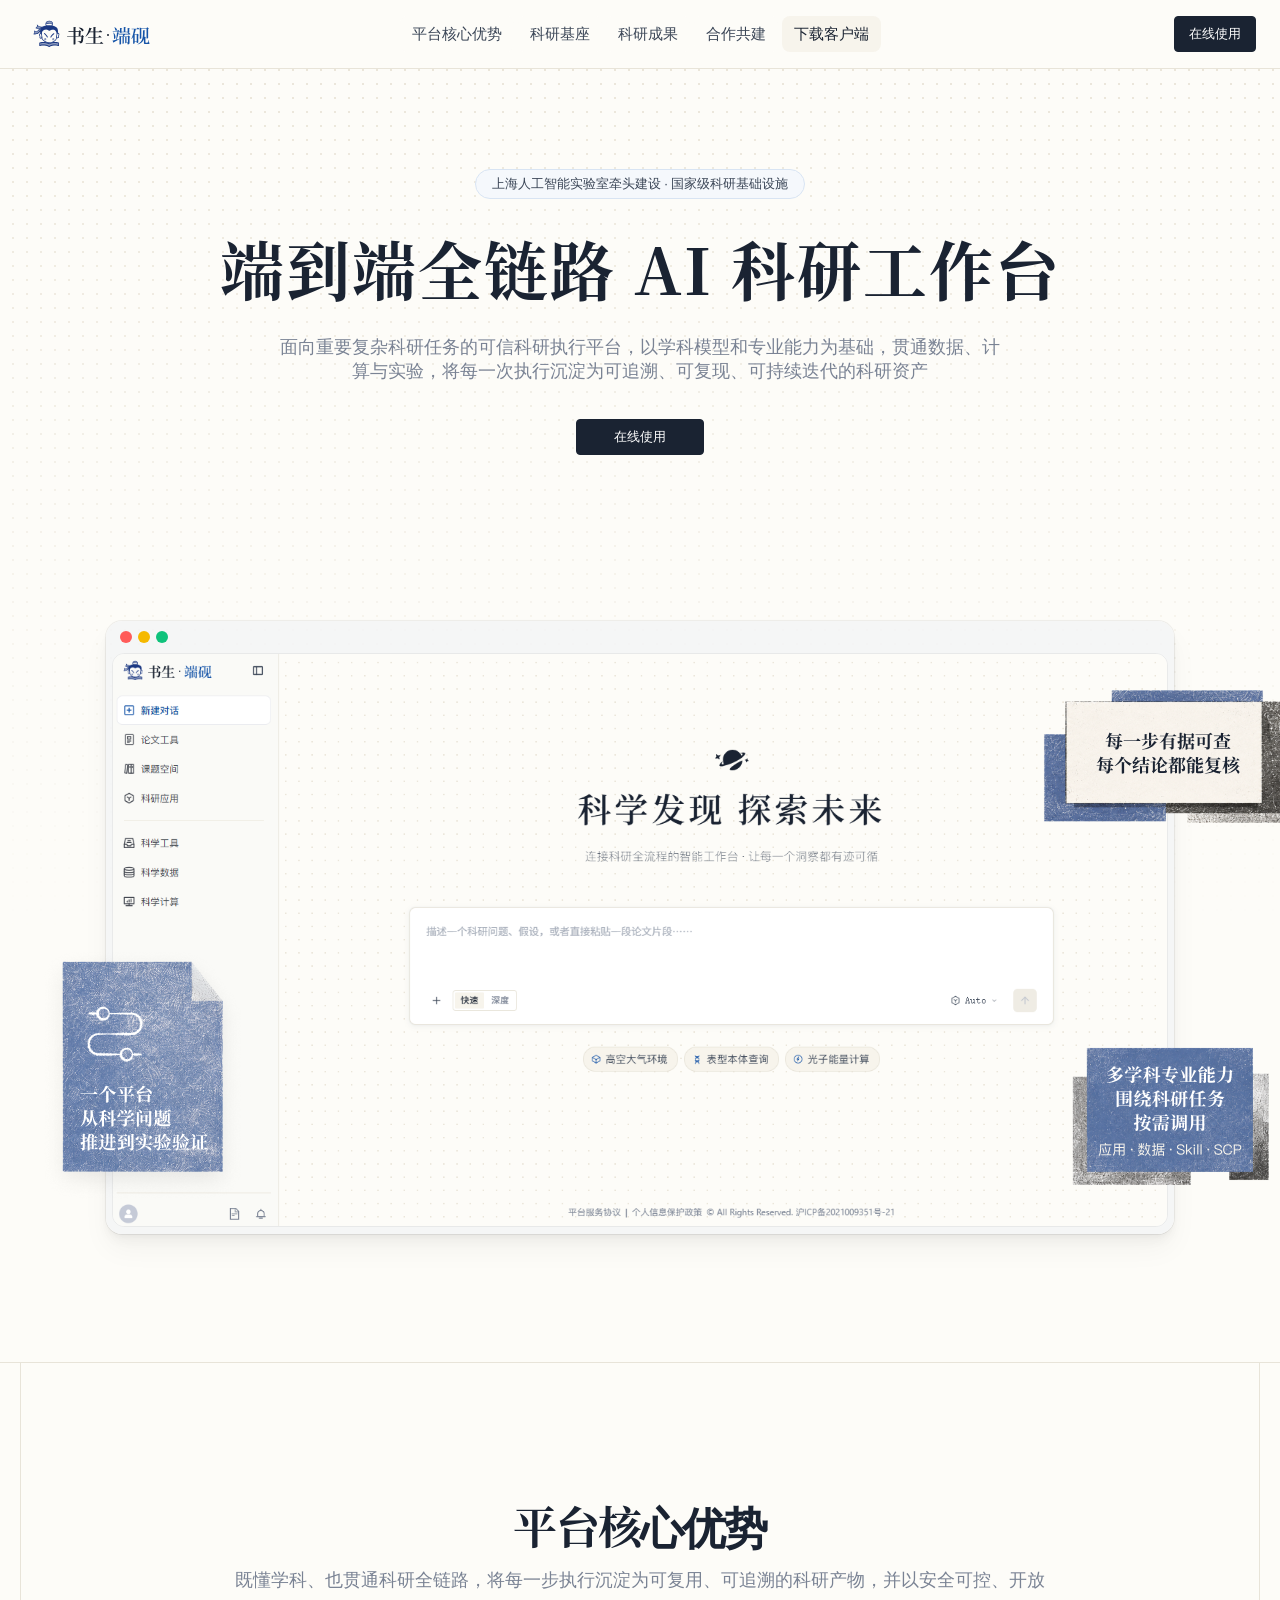
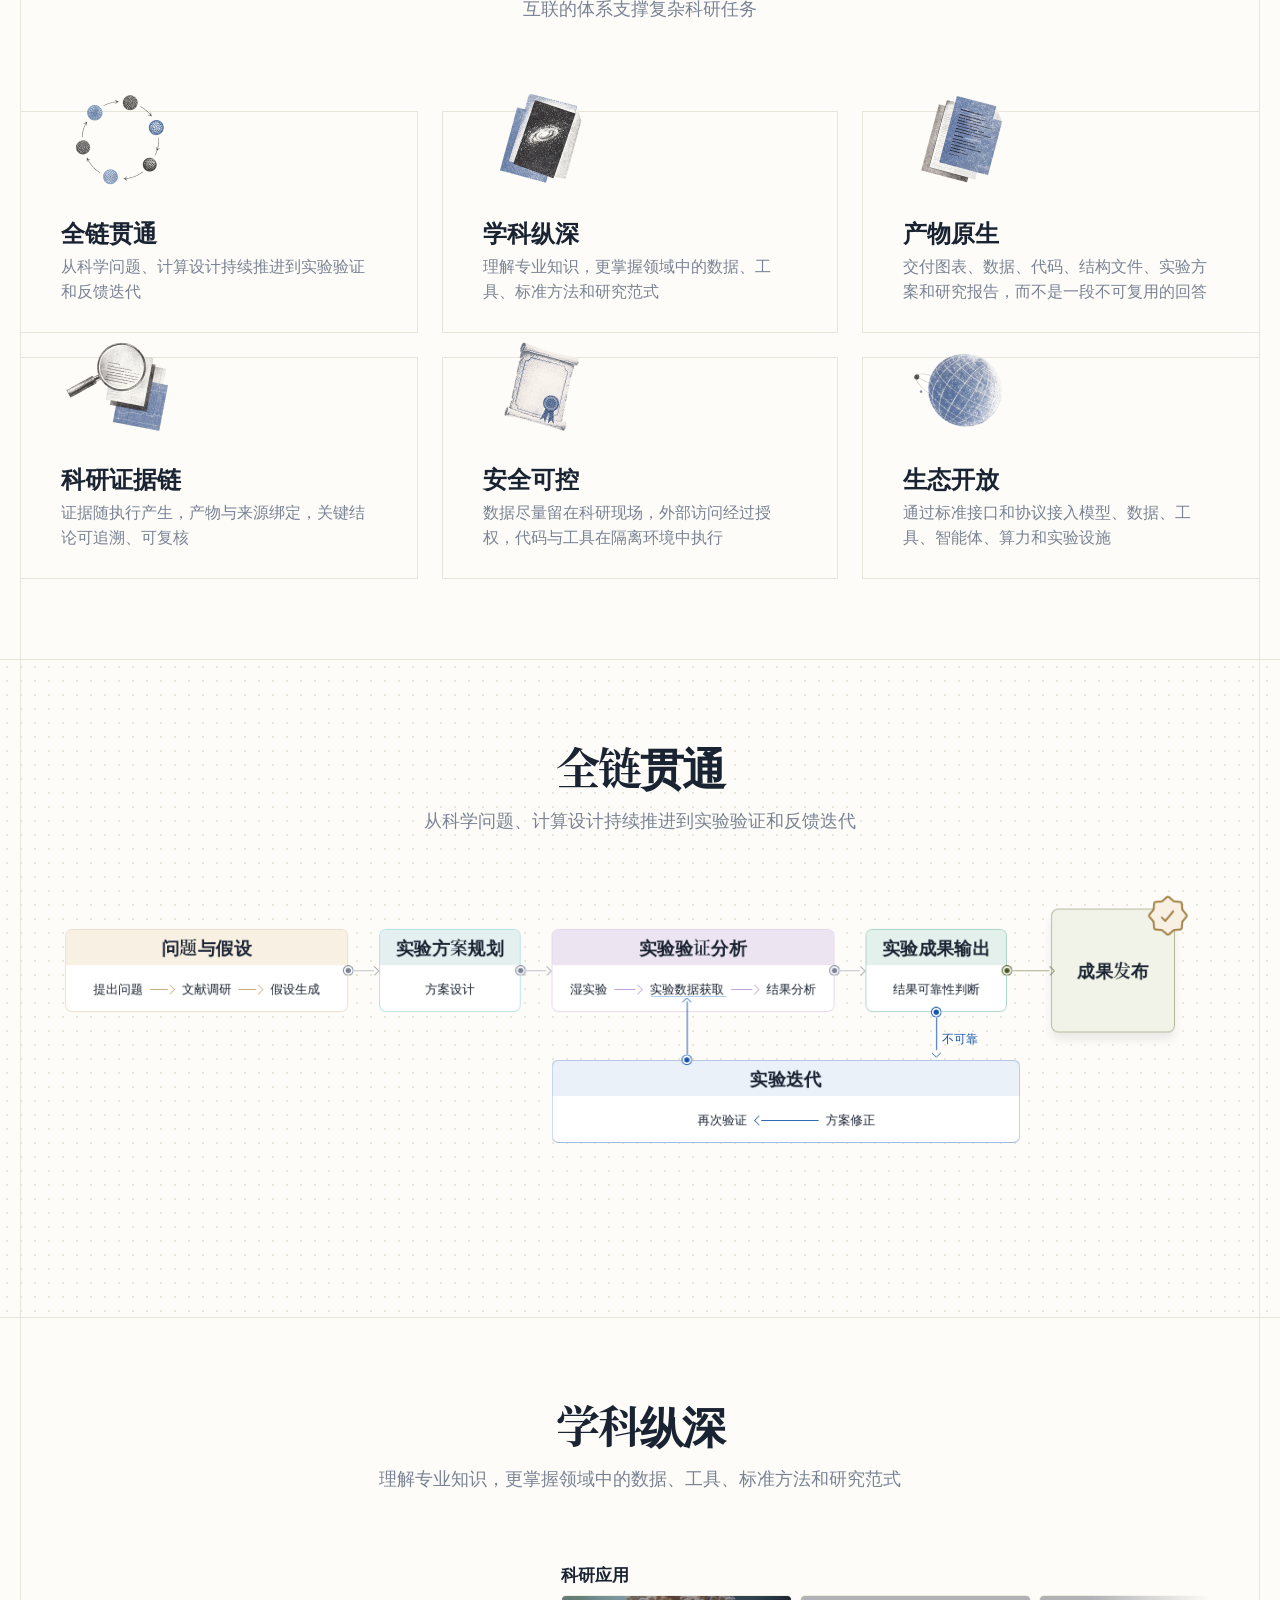
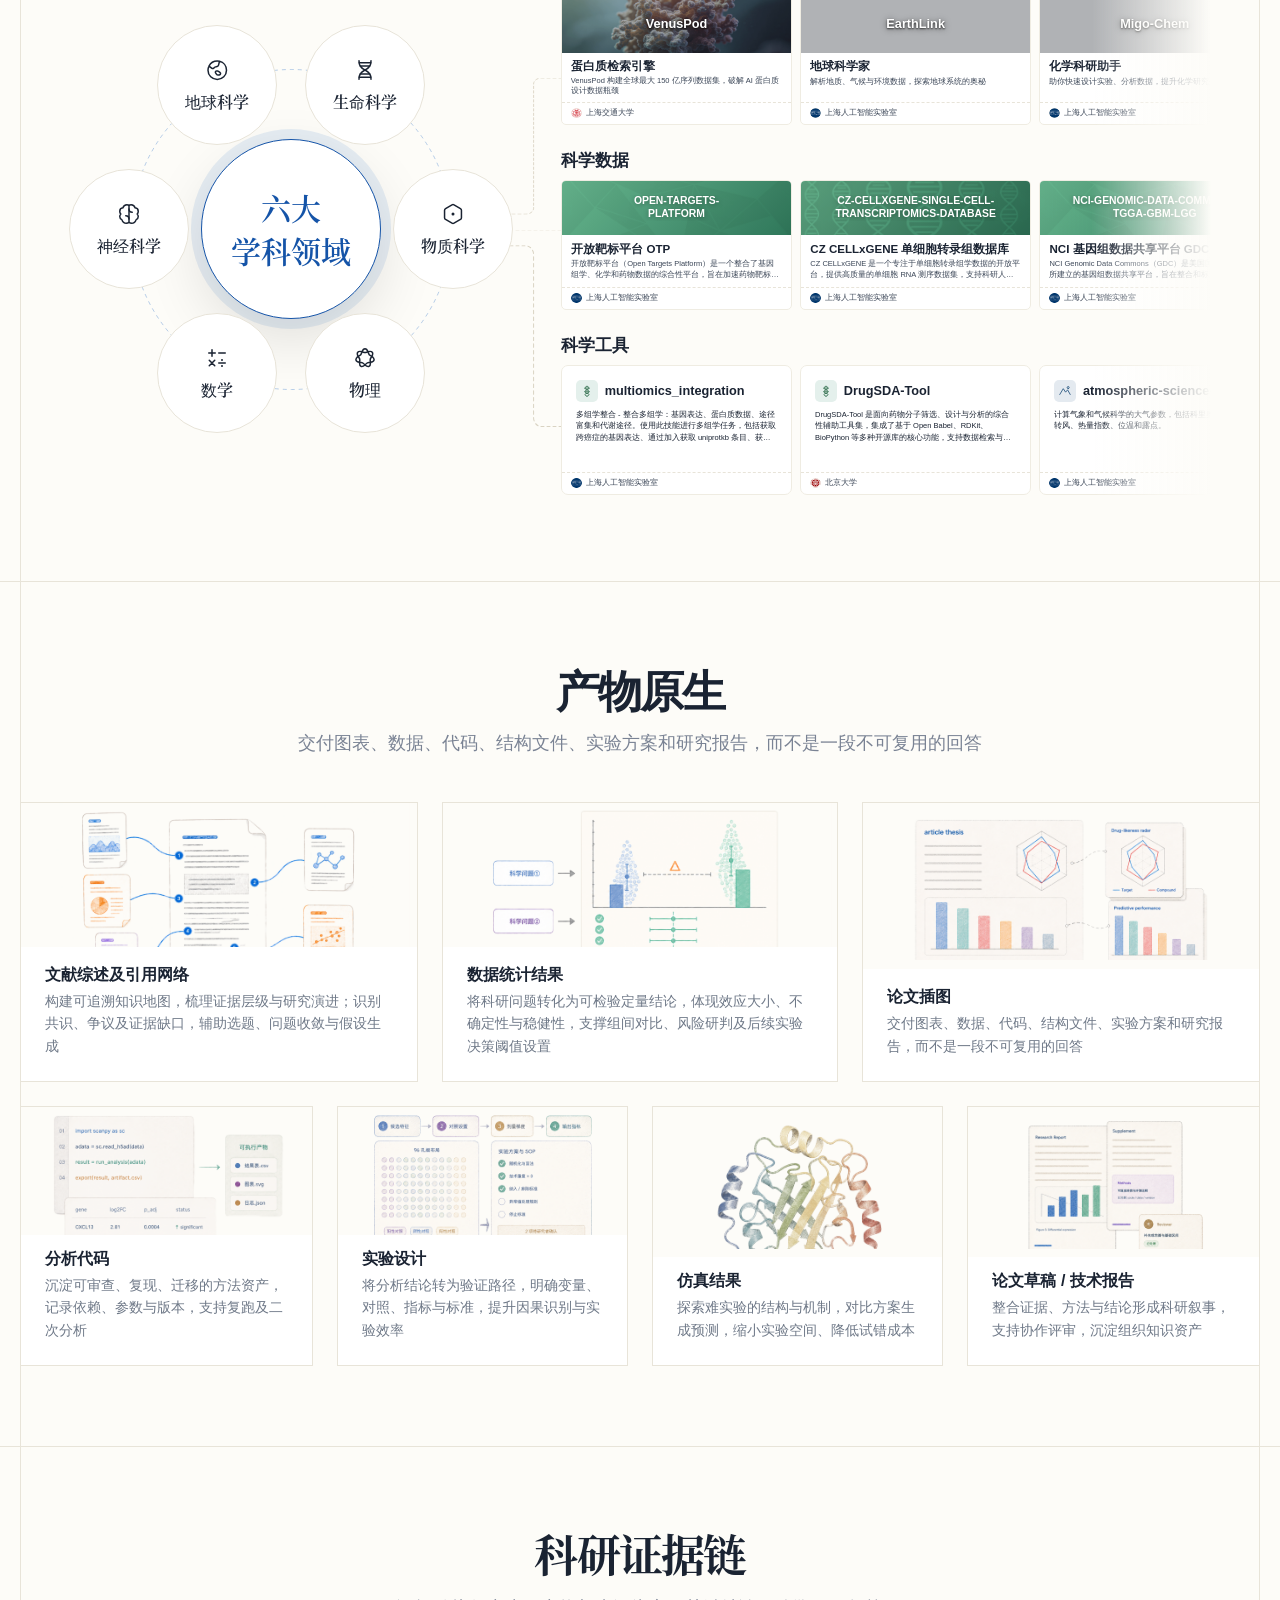
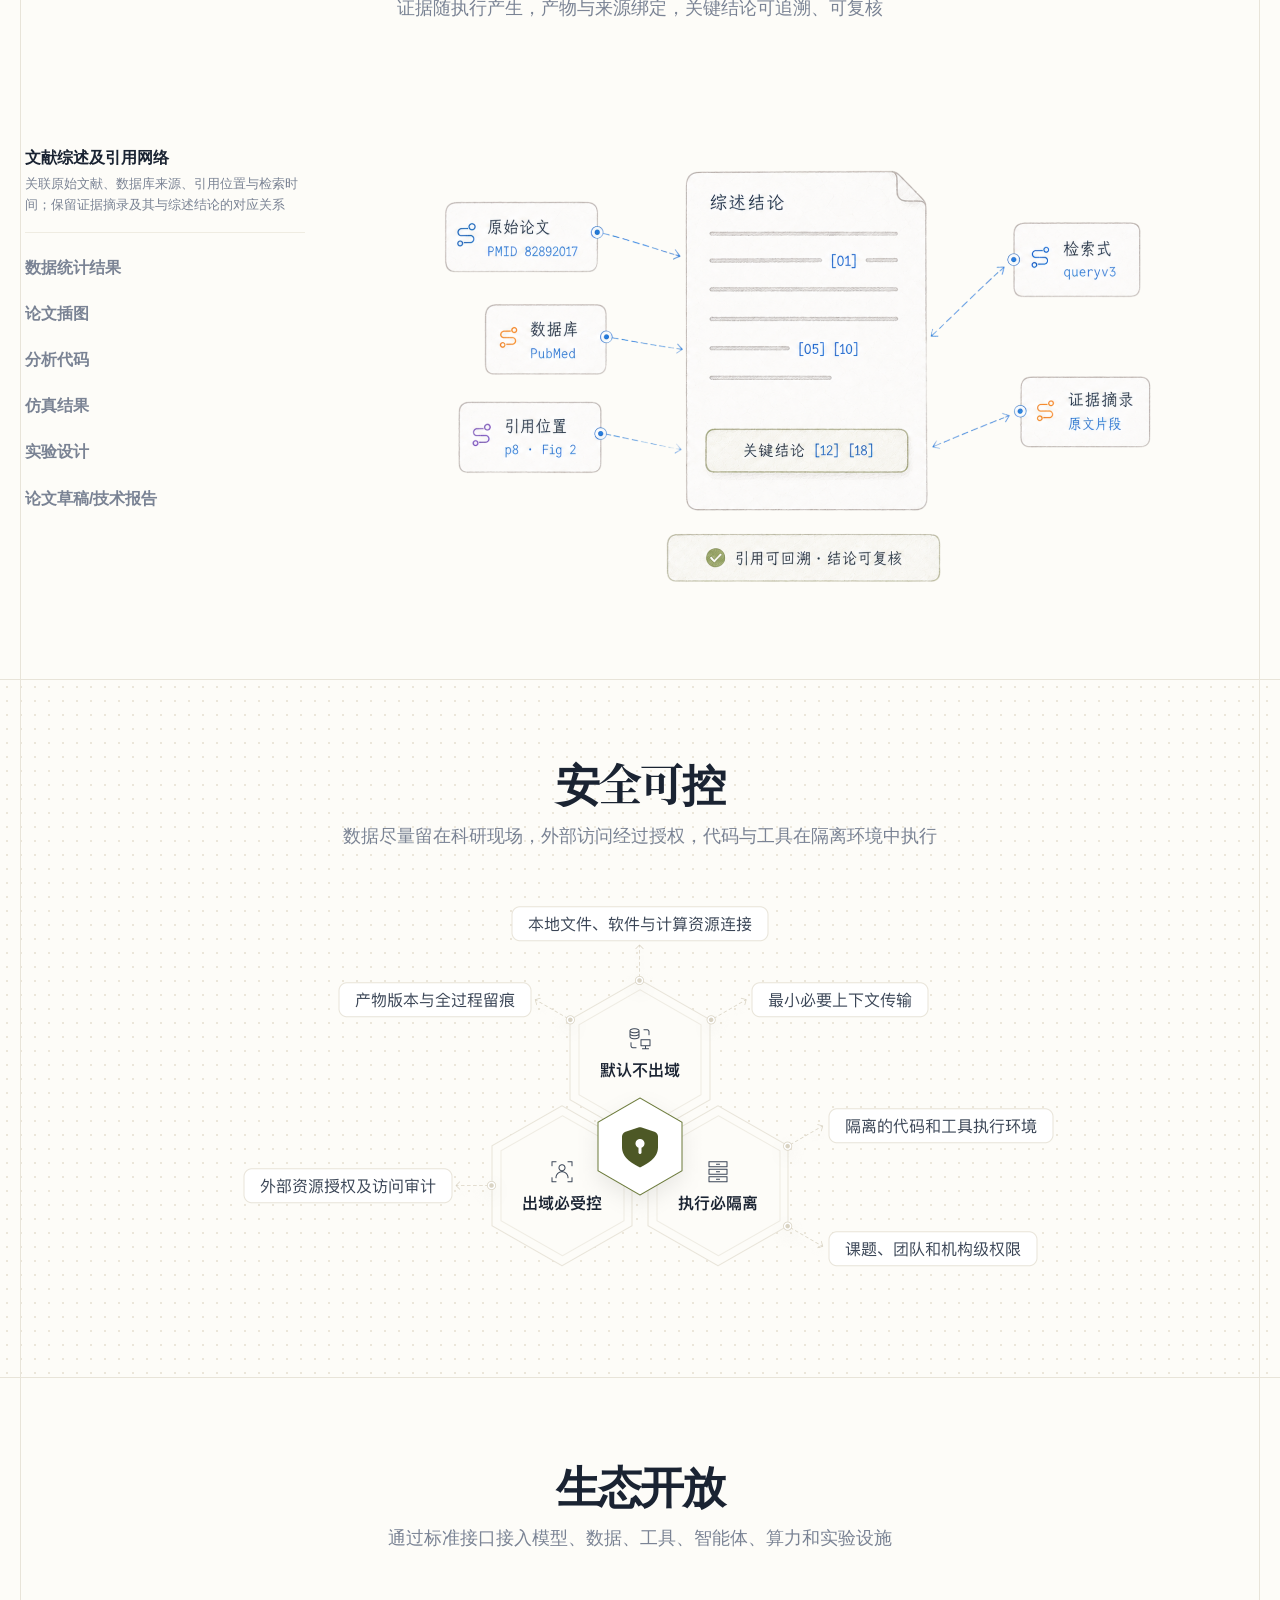
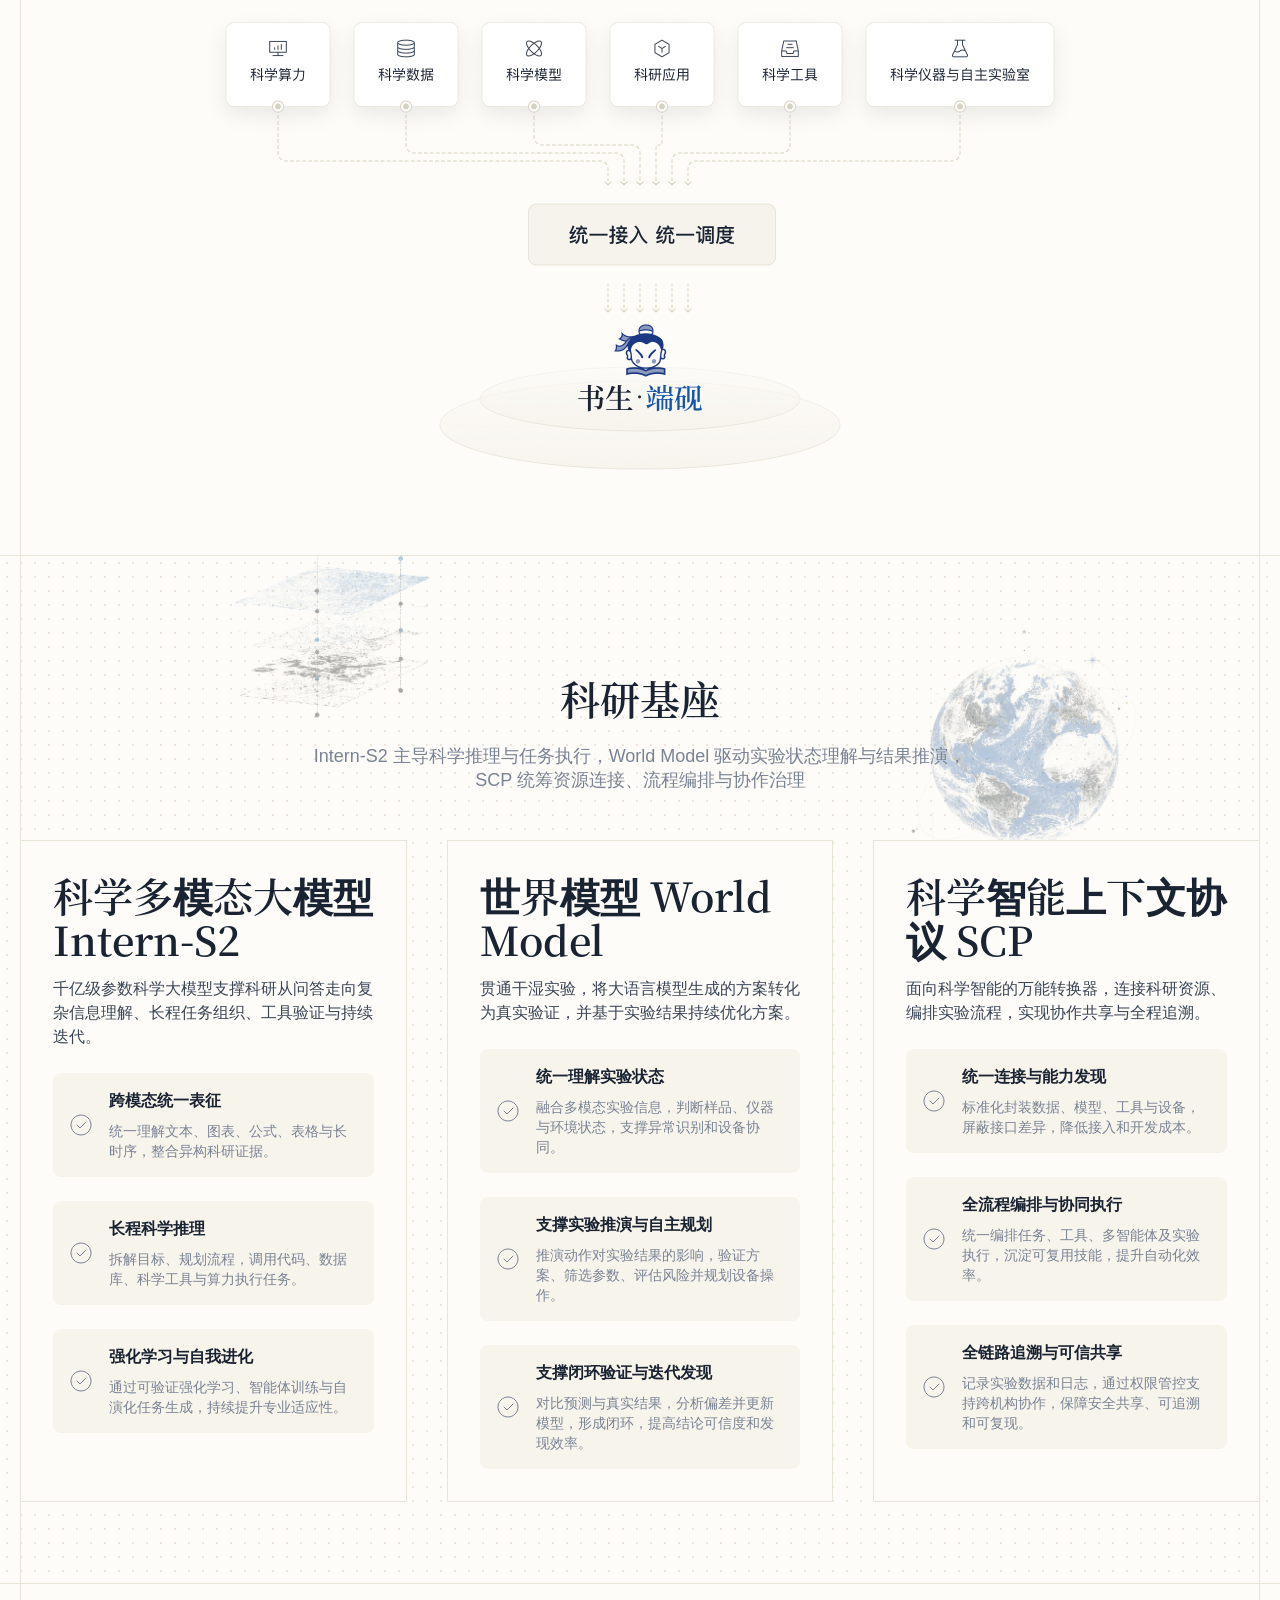
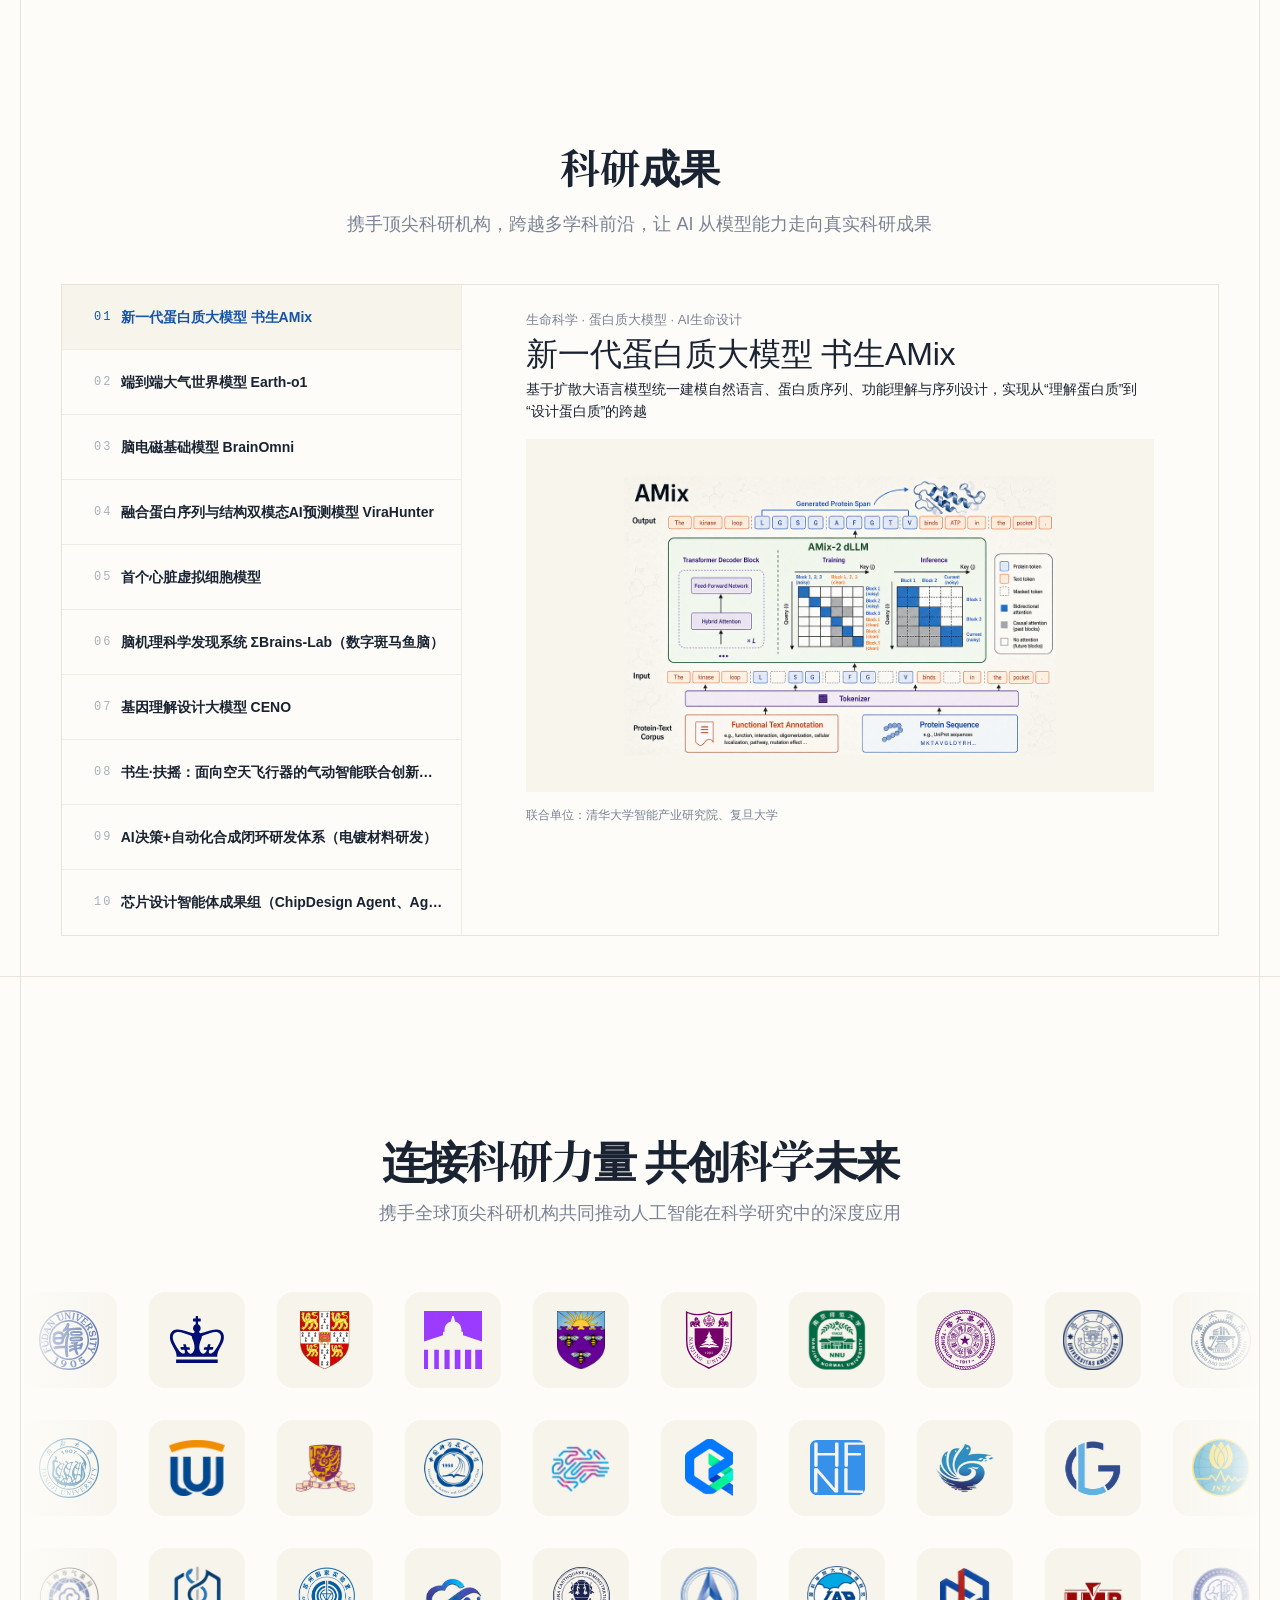
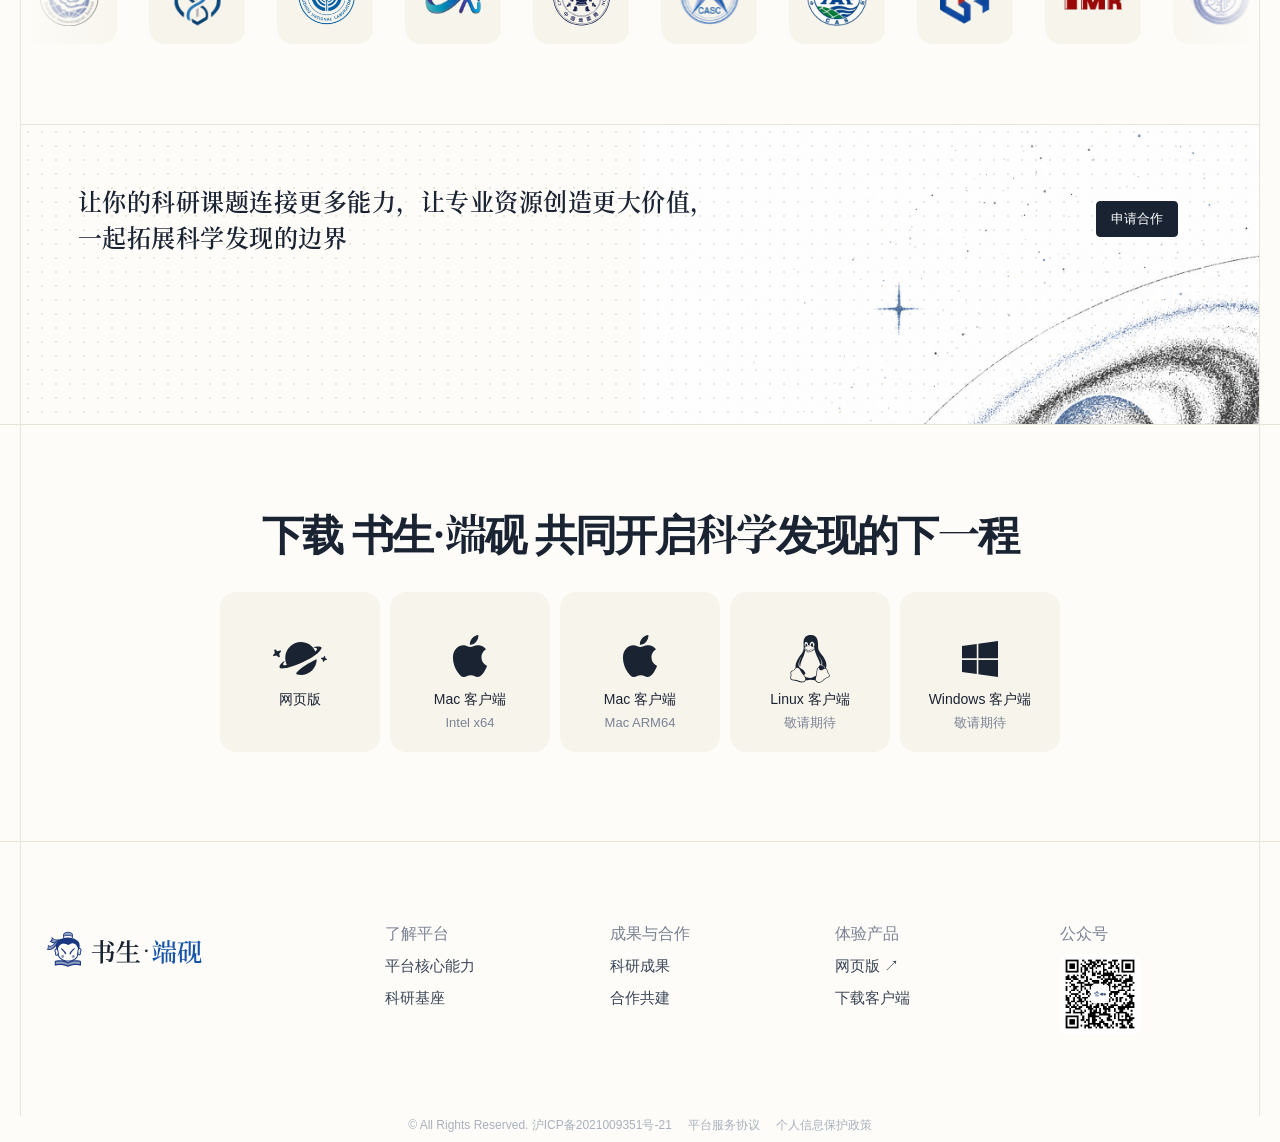
==== commit d4c2b0f5: "deploy: update home cooperation section" ====
--- a/tabs/home/index.html
+++ b/tabs/home/index.html
@@ -13,7 +13,7 @@
   <link rel="stylesheet" href="../../shared/css/shell.css?v=20260824-home76">
   <link rel="stylesheet" href="../../shared/css/styles.css?v=20260824-home76">
   <link rel="stylesheet" href="../../shared/css/design-system-overrides.css?v=20260824-home76">
-  <link rel="stylesheet" href="home.css?v=20260825-home108">
+  <link rel="stylesheet" href="home.css?v=20260825-home110">
   <script src="../../shared/js/site-links.js?v=20260824-home76" defer></script>
   <script src="data/research-cases.data.js?v=20260824-home78" defer></script>
   <script src="data/partner-logos.data.js?v=20260825-home78" defer></script>
@@ -326,7 +326,8 @@
           <div class="partner-fade"><div class="partner-track" data-partner-line="line3"></div></div>
         </div>
         <div class="cooperation-cta dot-field">
-          <div><h3>让你的科研课题连接更多能力，让专业资源创造更大价值，<br class="cooperation-copy-break">一起拓展科学发现的边界</h3></div>
+          <div class="cooperation-cta-copy"><h3><span>让你的科研课题连接更多能力，让专业资源创造更大价值，</span><span>一起拓展科学发现的边界</span></h3></div>
+          <img class="cooperation-cta-art" src="assets/images/cooperation/image-cooperation-cta.png?v=20260825-cooperation-cta1" alt="" aria-hidden="true" loading="lazy" decoding="async">
           <button class="btn-primary" type="button" data-open-cooperation>申请合作</button>
         </div>
       </div>
--- a/tabs/home/home.css
+++ b/tabs/home/home.css
@@ -878,13 +878,54 @@
   .download-grid { grid-template-columns: 160px; }
 }
 
-/* Current Figma cooperation CTA and footer (198:51082 / 198:53333). */
+/* Current Figma cooperation CTA and footer (410:5122 / 198:53333). */
 .cooperation-cta {
-  min-height: 188px;
-  padding: 42px 58px;
-}
-.cooperation-cta h3 { margin: 0; color: var(--ink); font: 600 24px/32px var(--font-serif-cjk); letter-spacing: .48px; }
-.cooperation-cta .btn-primary { min-width: auto; }
+  position: relative;
+  display: block;
+  box-sizing: border-box;
+  min-height: 300px;
+  padding: 0;
+  overflow: hidden;
+  isolation: isolate;
+}
+.cooperation-cta-copy {
+  position: absolute;
+  z-index: 2;
+  top: 60px;
+  left: 57px;
+  width: min(630px, calc(100% - 360px));
+}
+.cooperation-cta h3 {
+  display: flex;
+  margin: 0;
+  color: var(--ink);
+  font: 600 24px/32px var(--font-serif-cjk);
+  letter-spacing: .48px;
+  flex-direction: column;
+  gap: 4px;
+}
+.cooperation-cta h3 span { white-space: nowrap; }
+.cooperation-cta-art {
+  position: absolute;
+  z-index: 0;
+  top: -105.9414px;
+  left: 50%;
+  display: block;
+  width: 887.8828px;
+  height: 887.8828px;
+  max-width: none;
+  object-fit: cover;
+  mix-blend-mode: darken;
+  pointer-events: none;
+  user-select: none;
+}
+.cooperation-cta .btn-primary {
+  position: absolute;
+  z-index: 2;
+  top: 76px;
+  right: 81px;
+  min-width: auto;
+}
 
 .home-footer { border-top: 0; }
 .footer-content {
@@ -932,9 +973,20 @@
 .footer-policy-link:hover { color: var(--ink, #1a2332); }
 
 @media (max-width: 767px) {
-  .cooperation-cta { min-height: 220px; padding: 34px 24px; }
-  .cooperation-cta h3 { font-size: 20px; line-height: 1.45; white-space: normal; }
-  .cooperation-copy-break { display: none; }
+  .cooperation-cta {
+    display: flex;
+    min-height: 320px;
+    padding: 40px 24px;
+    align-items: flex-start;
+    justify-content: flex-start;
+    flex-direction: column;
+    gap: 24px;
+  }
+  .cooperation-cta-copy { position: relative; top: auto; left: auto; width: 100%; }
+  .cooperation-cta h3 { display: block; font-size: 20px; line-height: 1.45; white-space: normal; }
+  .cooperation-cta h3 span { display: inline; white-space: normal; }
+  .cooperation-cta-art { top: 54px; left: 20%; width: 520px; height: 520px; }
+  .cooperation-cta .btn-primary { position: relative; top: auto; right: auto; }
   .footer-content { grid-template-columns: 1fr; padding: 48px 24px 32px; gap: 36px; }
   .footer-links { grid-template-columns: repeat(2, minmax(0, 1fr)); gap: 32px 24px; }
   .footer-meta { padding: 0 24px 20px; align-items: flex-start; gap: 4px; flex-direction: column; }
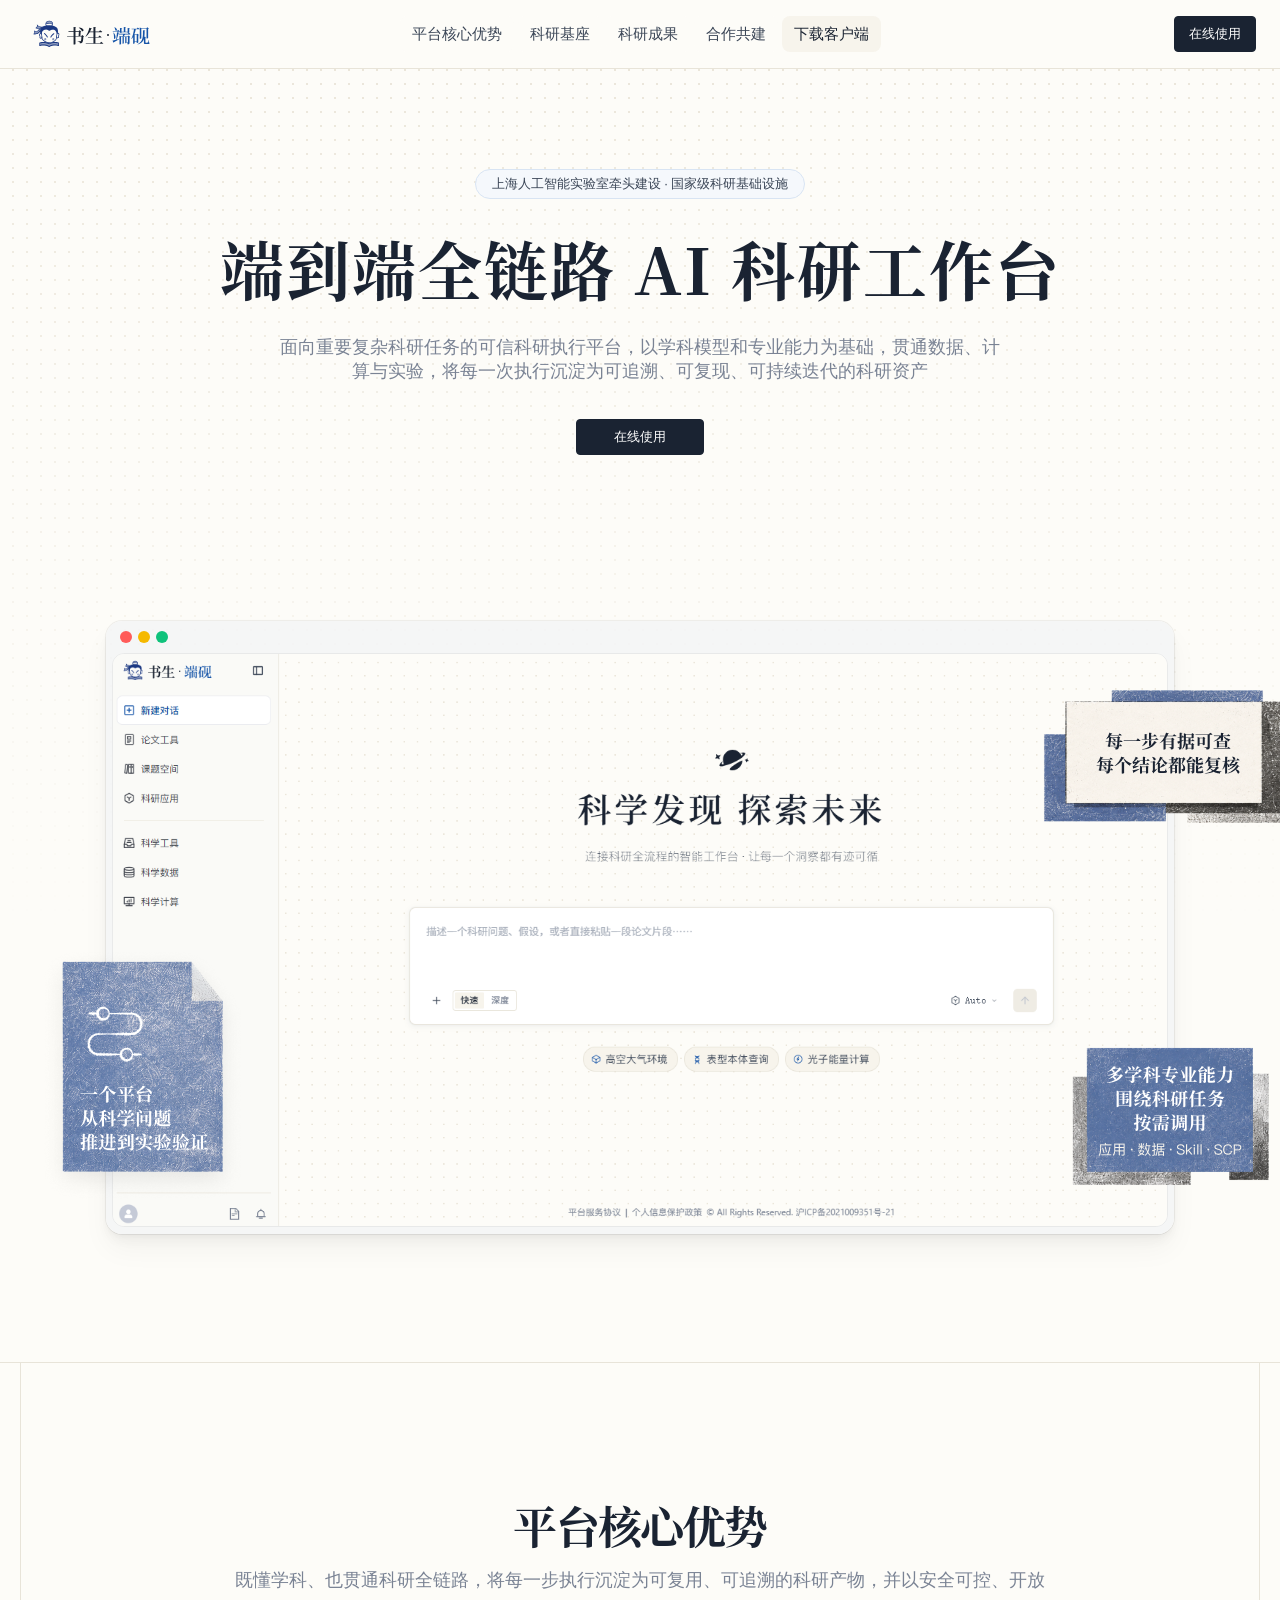
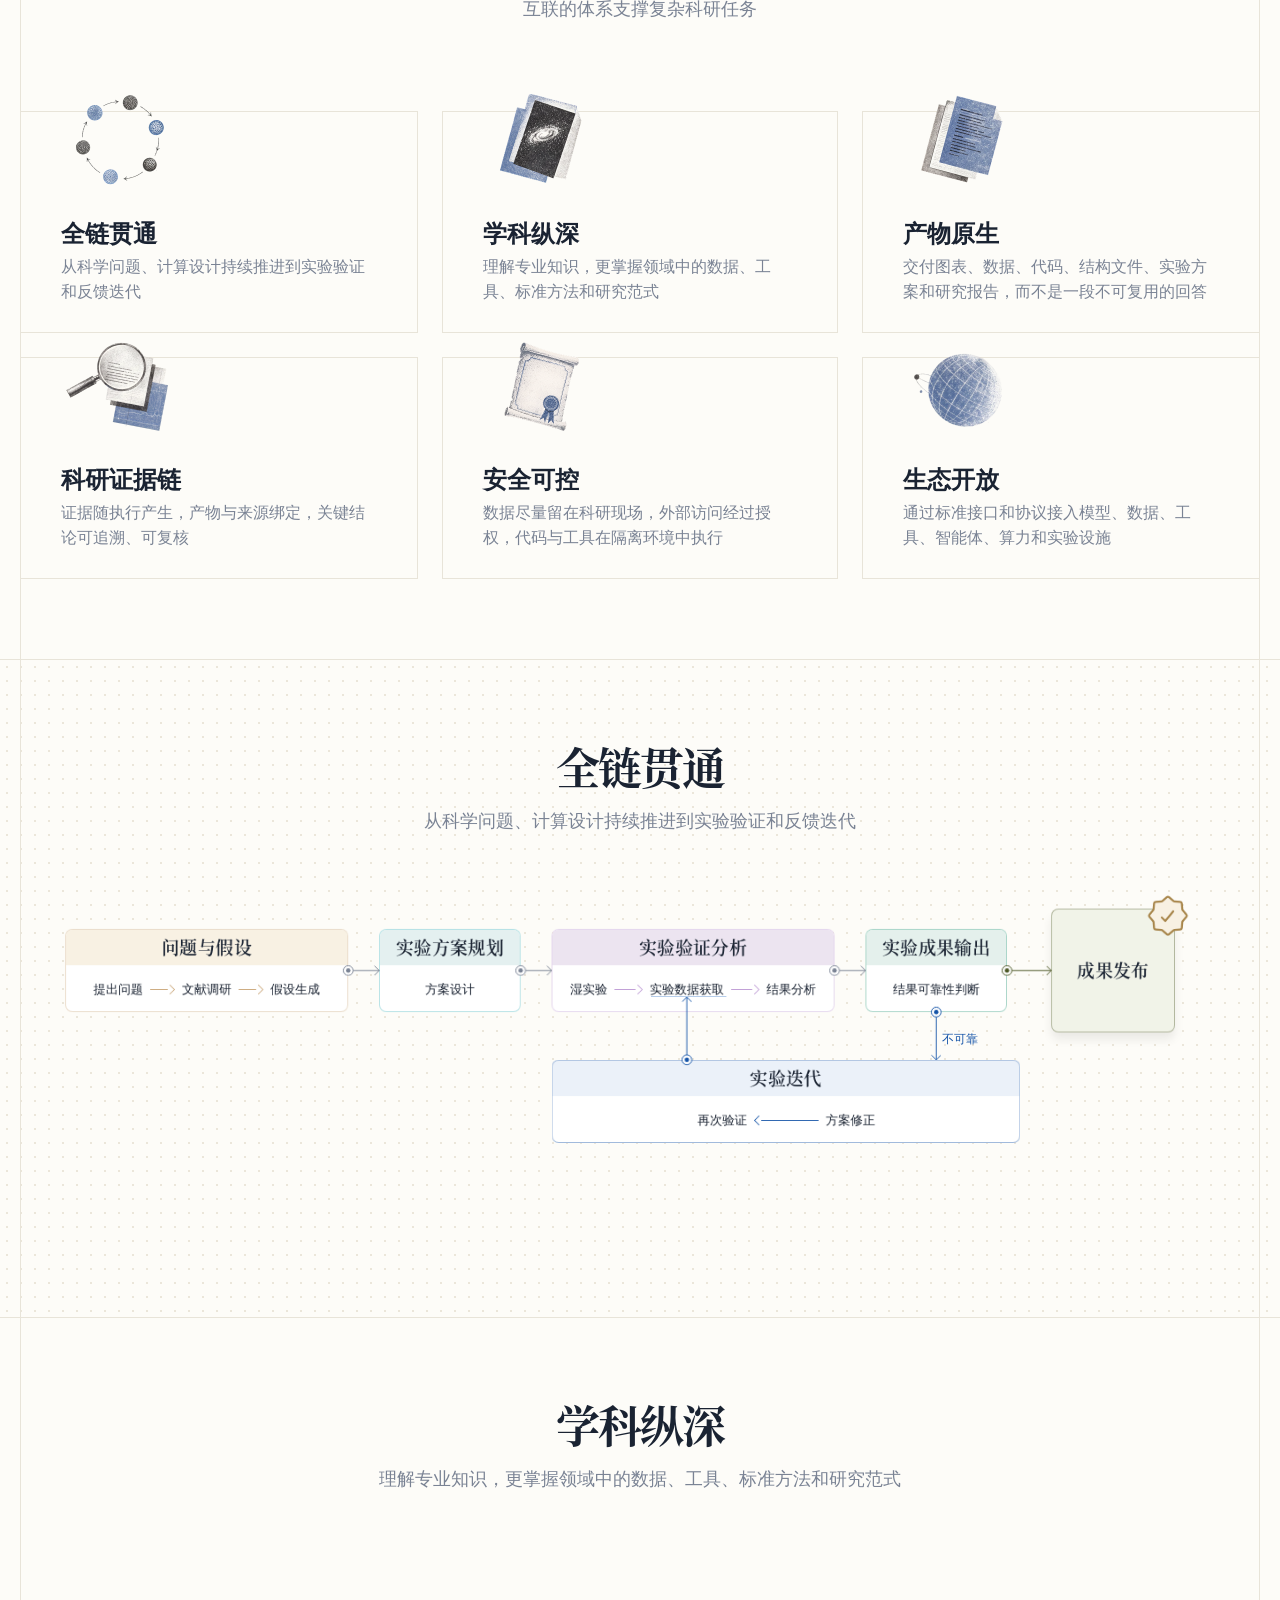
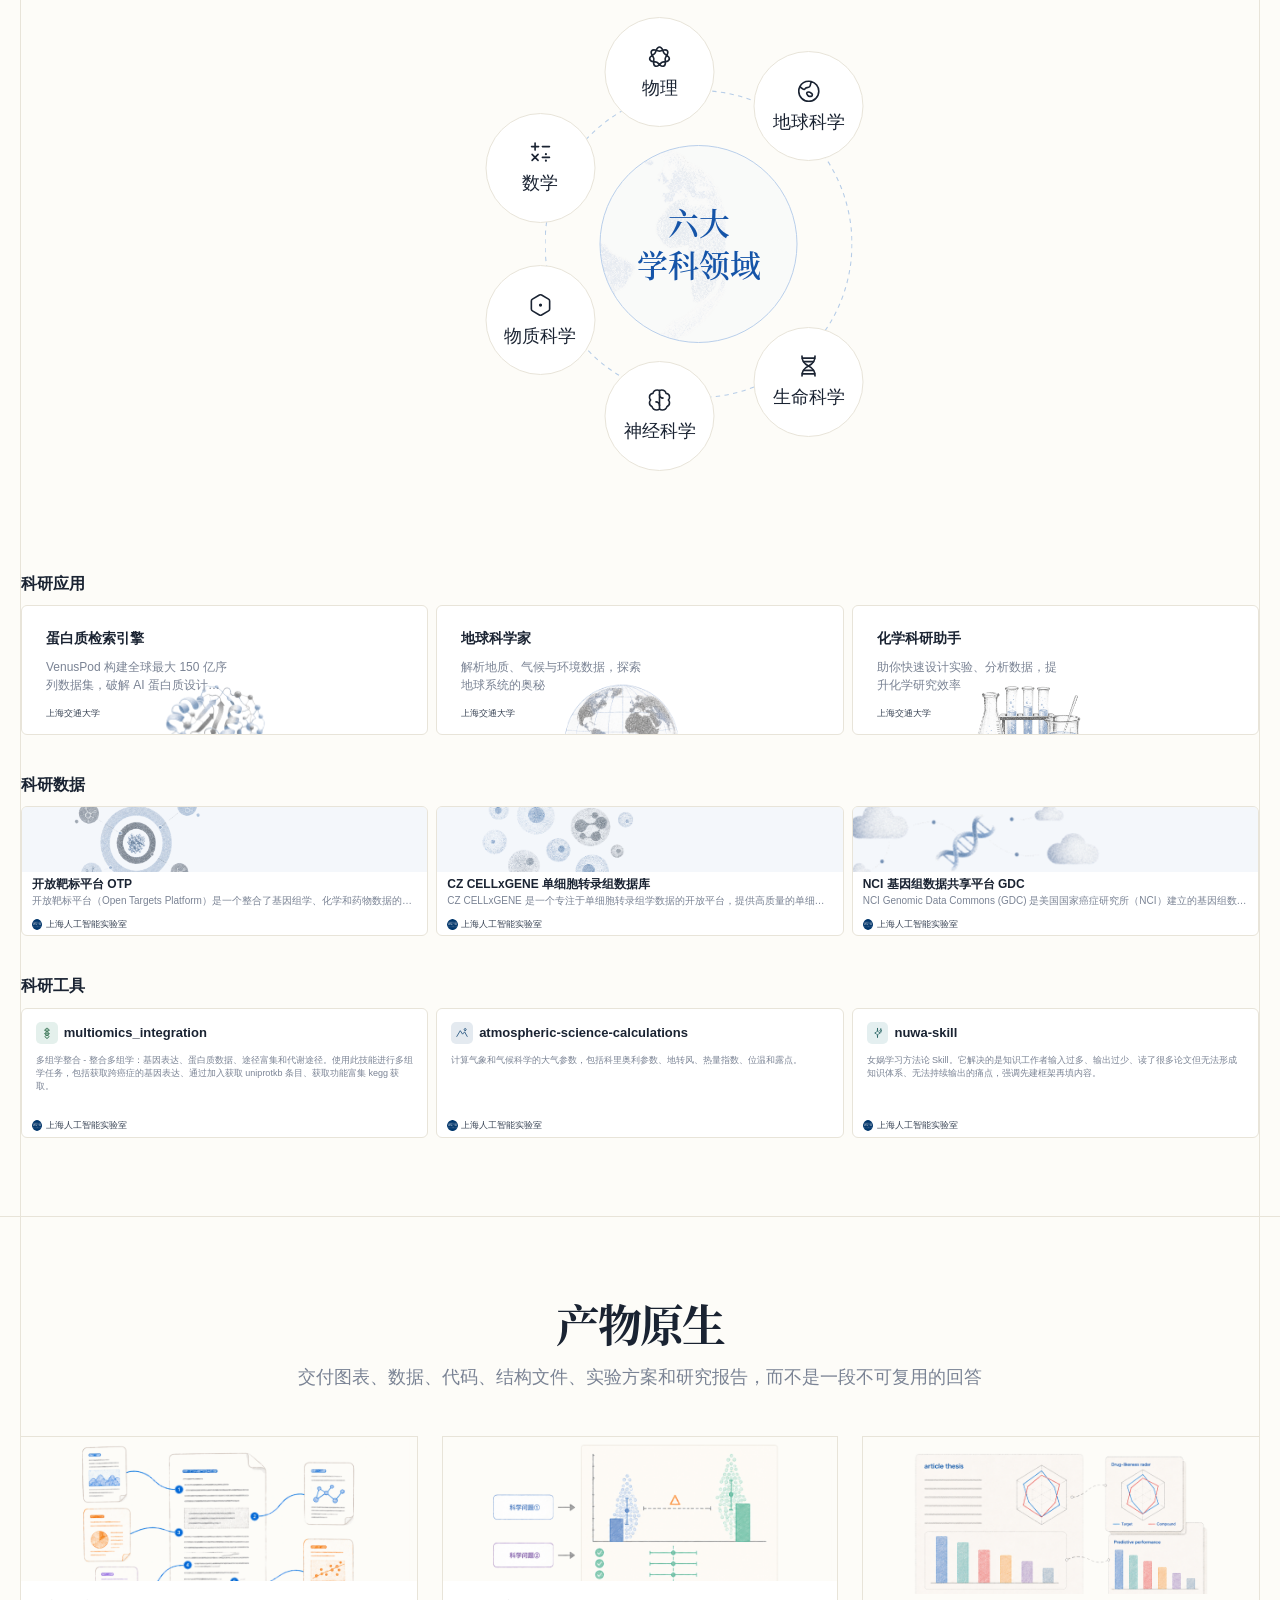
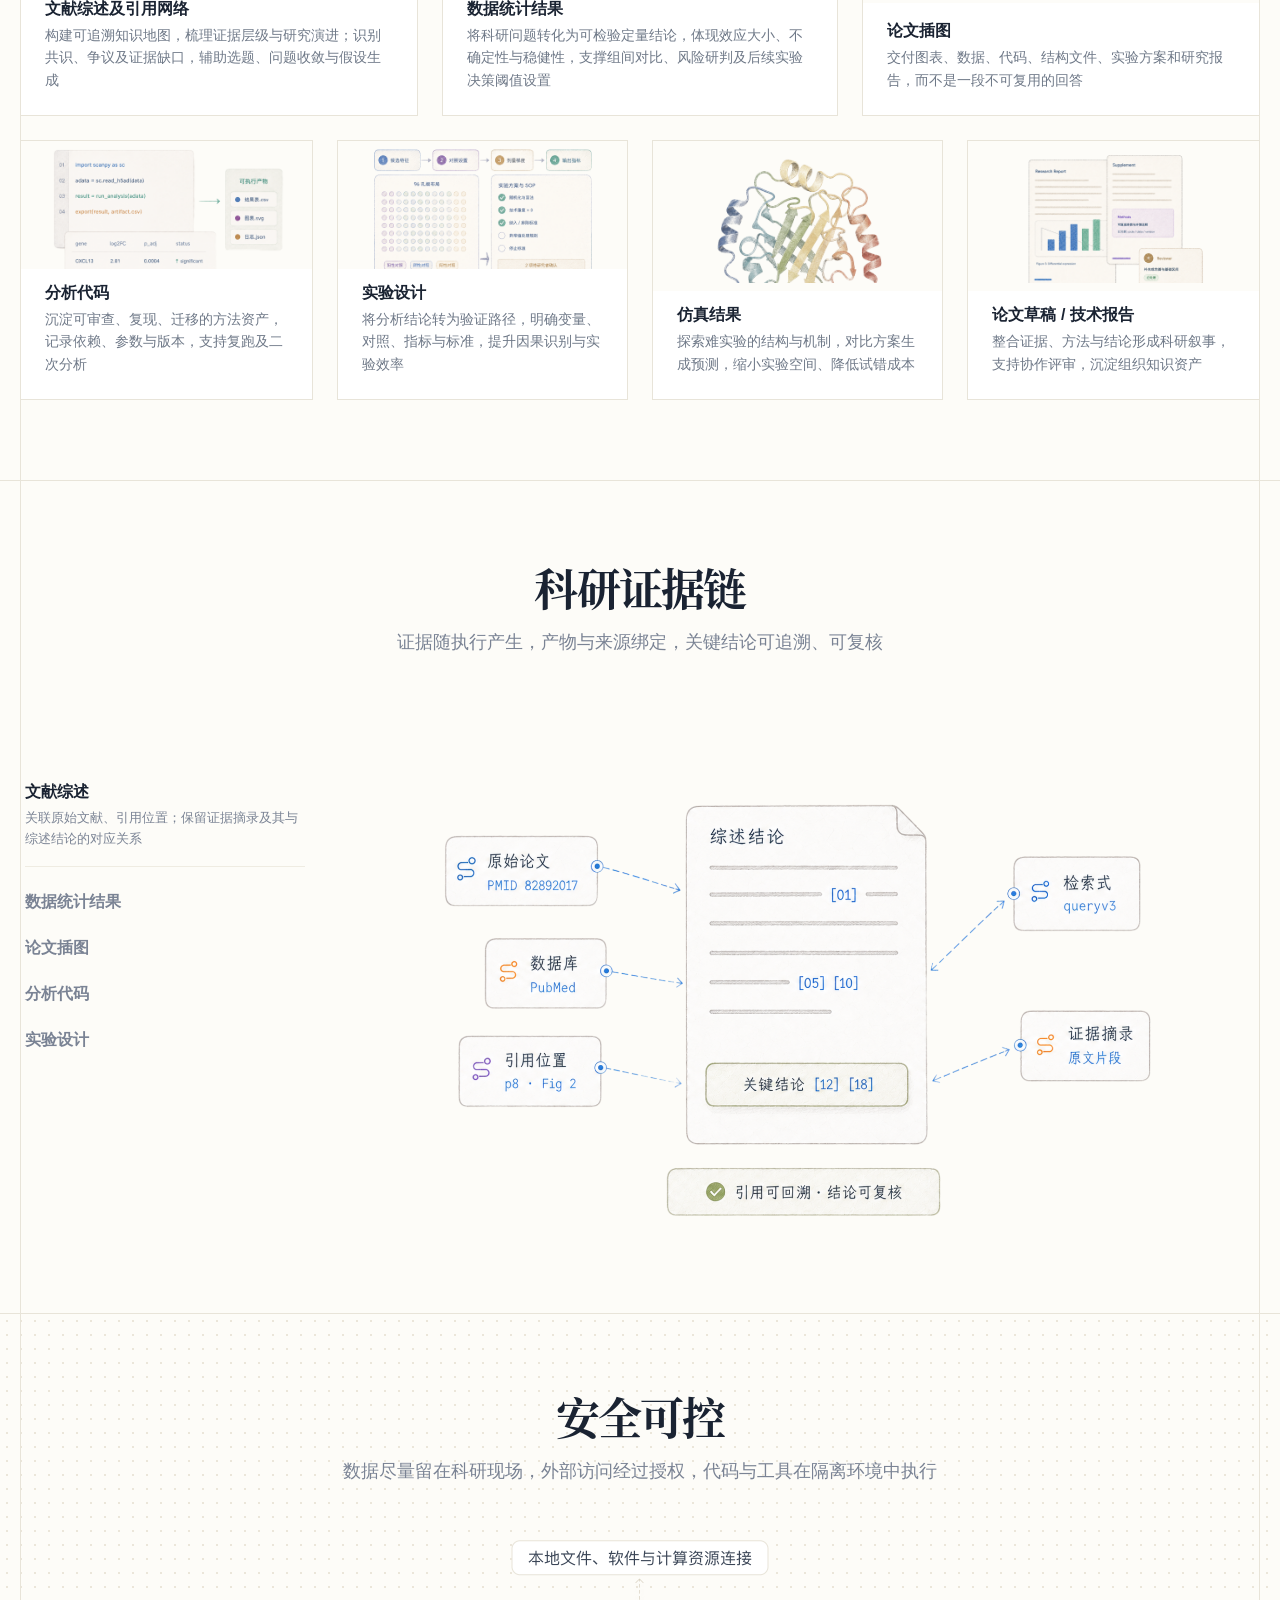
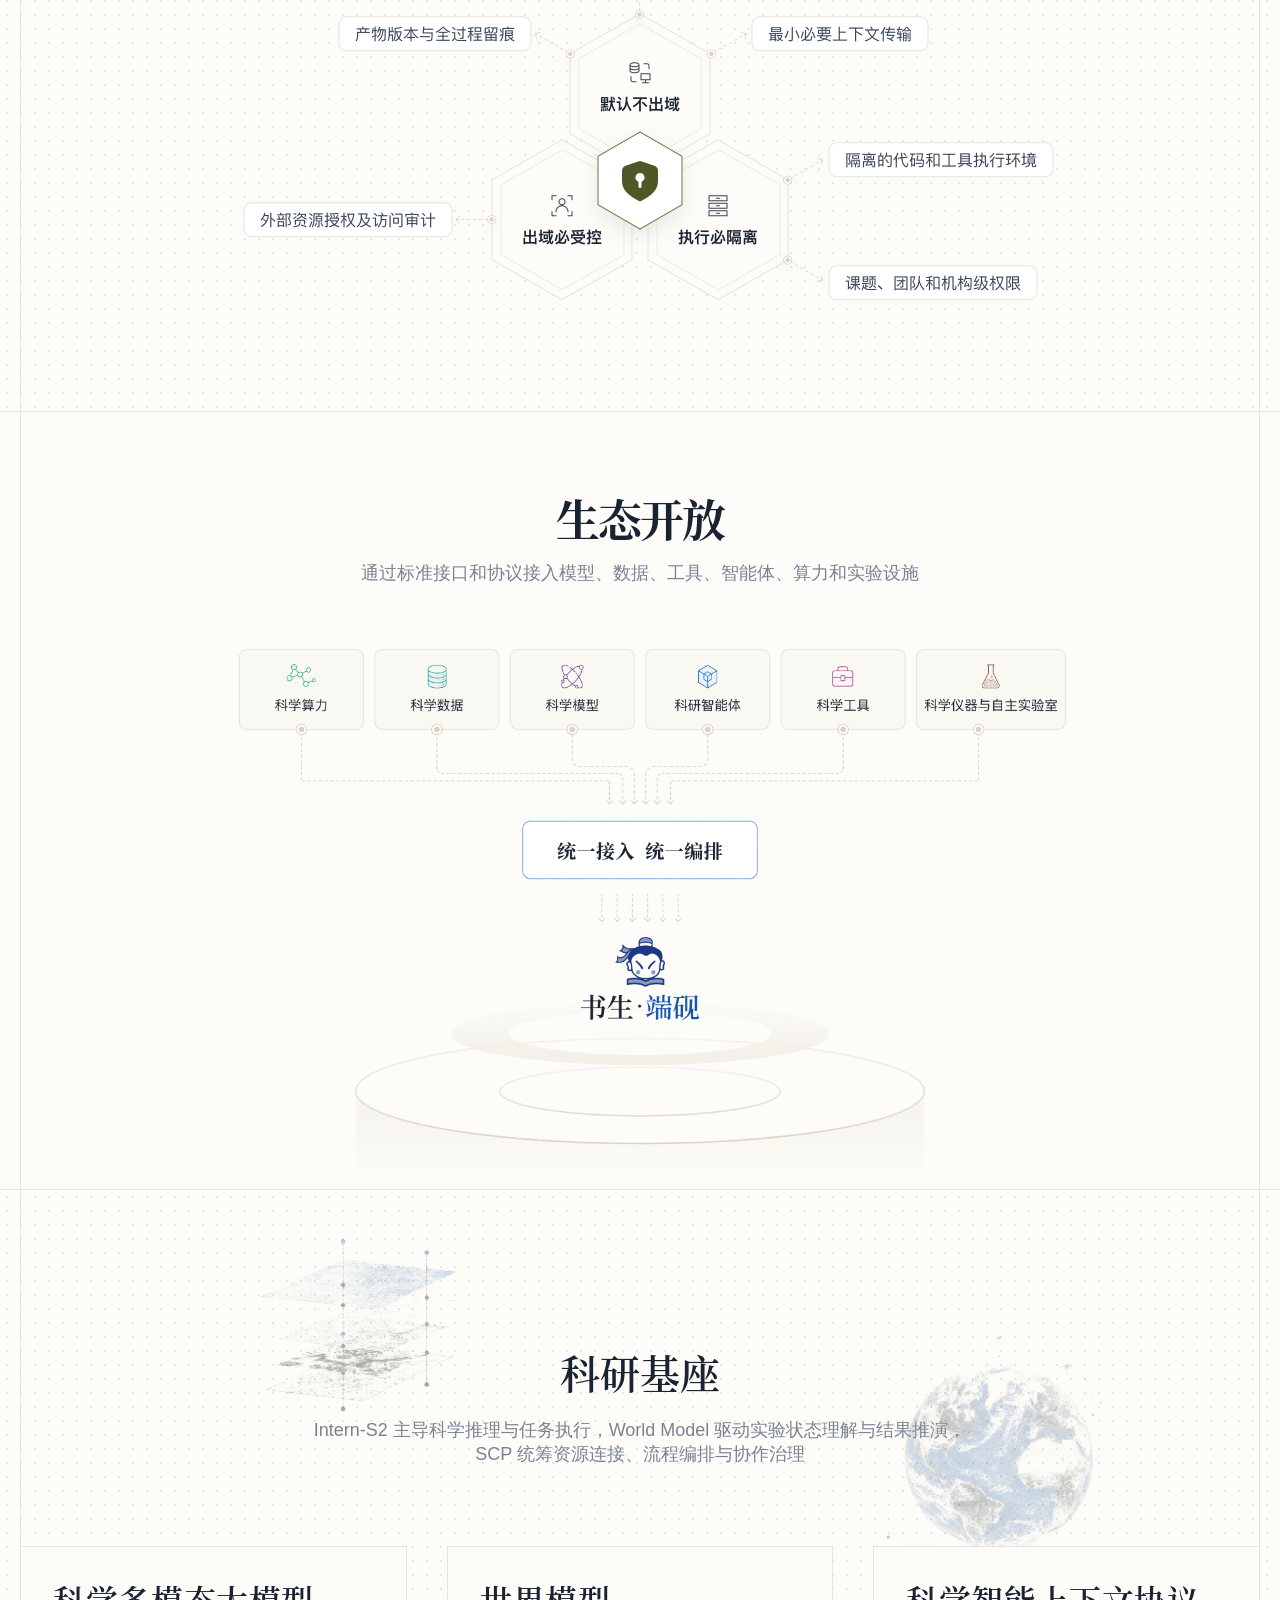
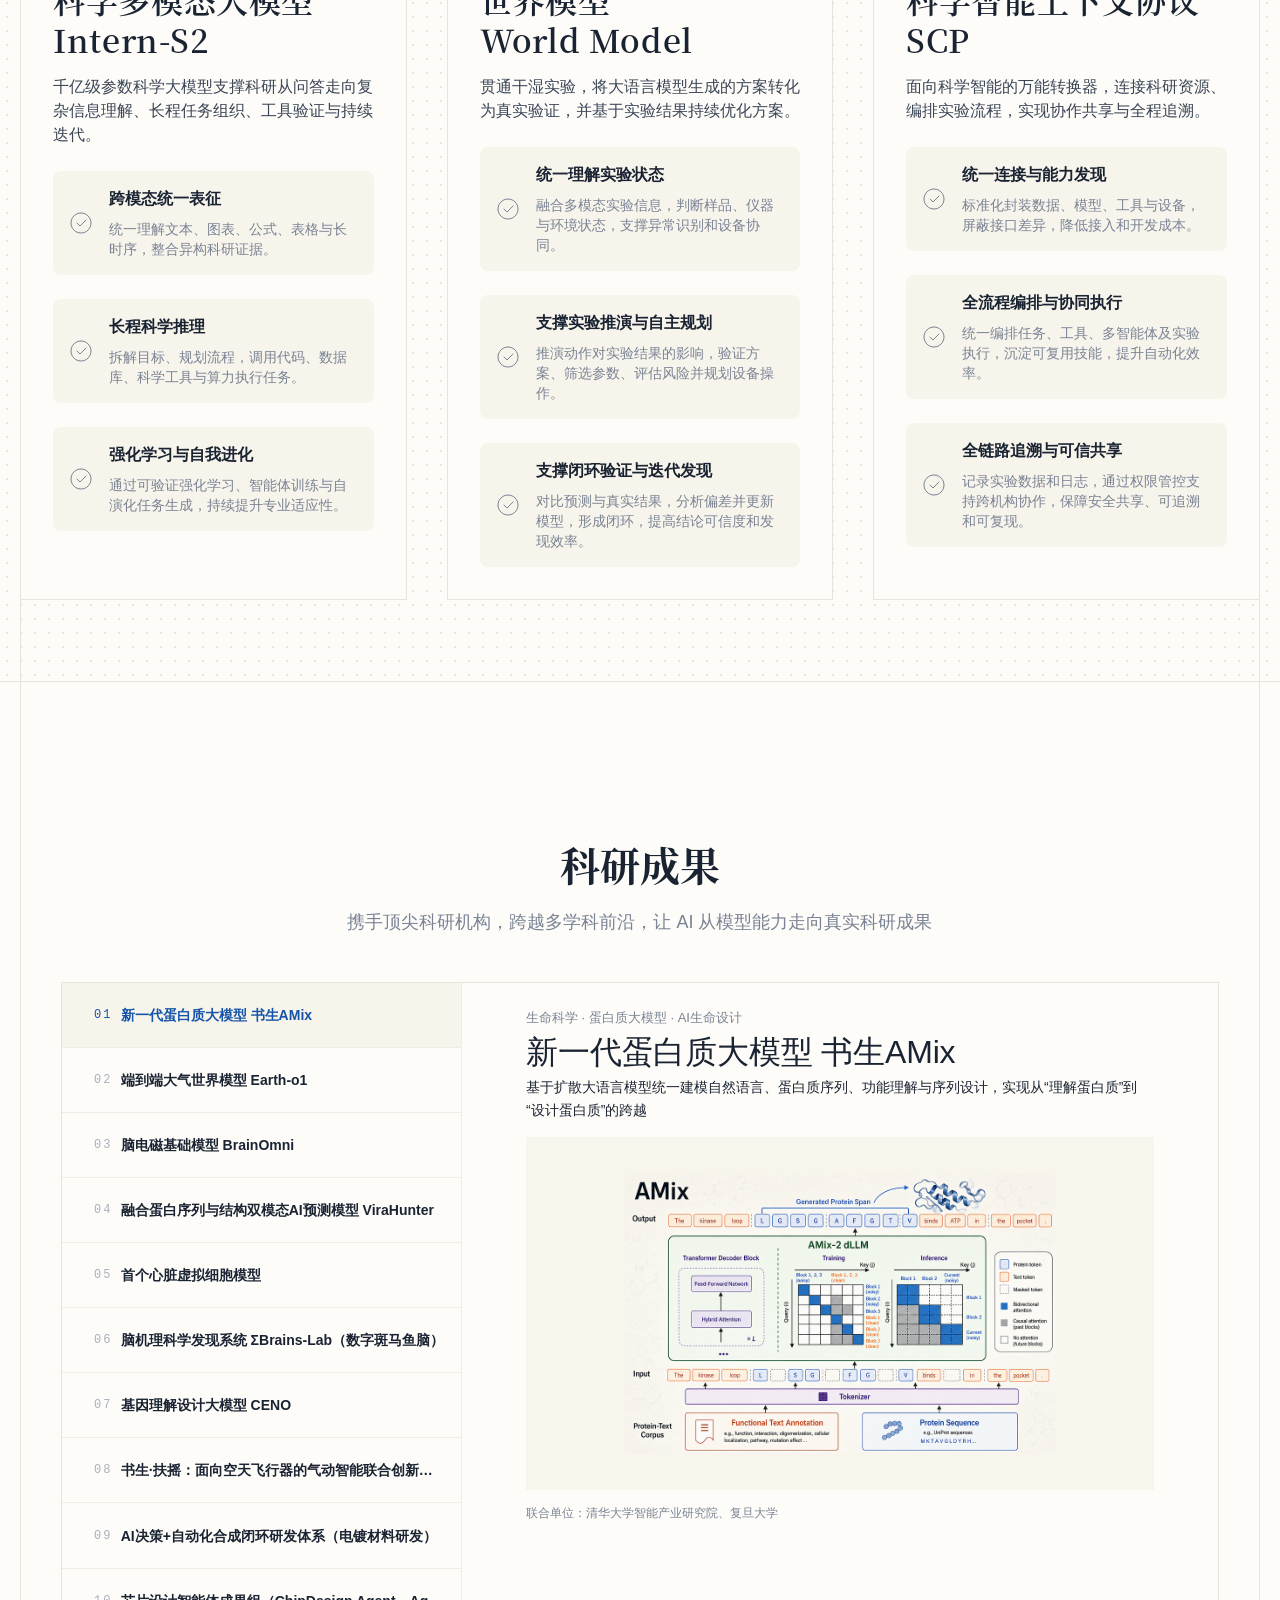
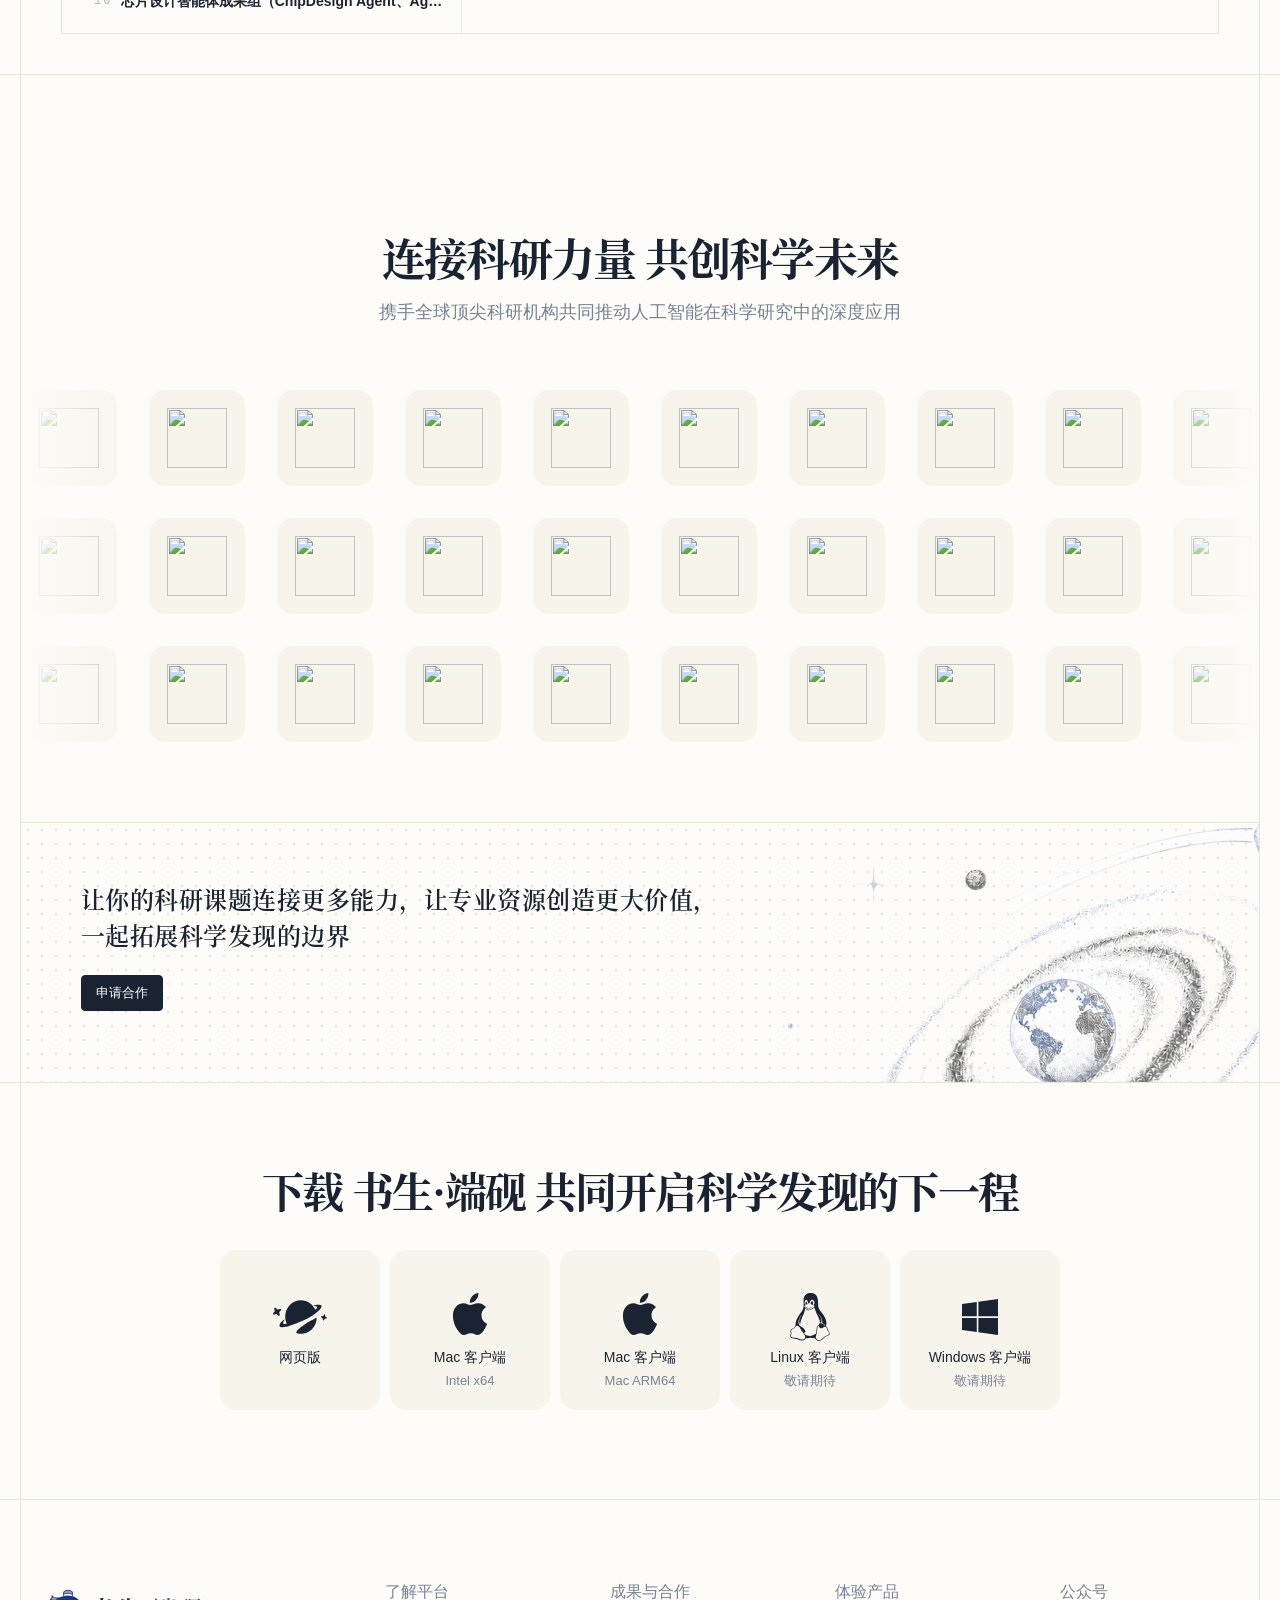
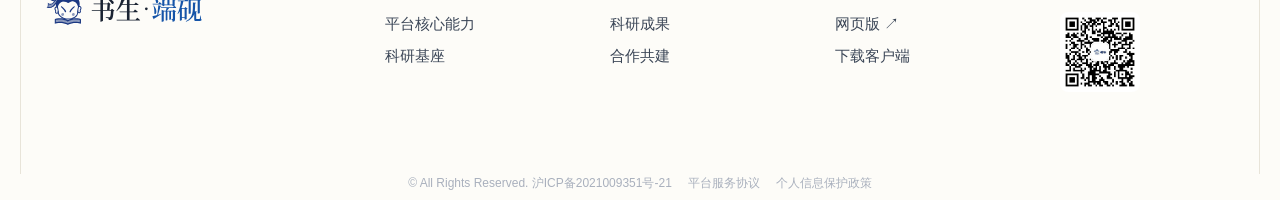
==== commit dedc6e52: "deploy: update static website" ====
--- a/tabs/home/index.html
+++ b/tabs/home/index.html
@@ -6,18 +6,18 @@
   <meta name="description" content="书生·端砚——端到端全链路 AI 科研工作台">
   <title>书生·端砚｜AI 科研工作台</title>
   <link rel="icon" href="../../shared/assets/logos/favicon.svg" type="image/svg+xml">
-  <link rel="preload" href="../../shared/assets/fonts/source-han-serif-sc/inkstone-han-serif-sc-home-700.woff2" as="font" type="font/woff2" crossorigin>
+  <link rel="preload" href="../../shared/assets/fonts/source-han-serif-sc/inkstone-han-serif-sc-home-700.woff2?v=20260825-font2" as="font" type="font/woff2" crossorigin>
   <script>if (new URLSearchParams(location.search).has("embedded")) document.documentElement.classList.add("is-embedded");</script>
-  <link rel="stylesheet" href="../../shared/css/tokens.css?v=20260825-home100">
+  <link rel="stylesheet" href="../../shared/css/tokens.css?v=20260825-font2">
   <link rel="stylesheet" href="../../shared/css/base.css?v=20260824-home76">
   <link rel="stylesheet" href="../../shared/css/shell.css?v=20260824-home76">
   <link rel="stylesheet" href="../../shared/css/styles.css?v=20260824-home76">
   <link rel="stylesheet" href="../../shared/css/design-system-overrides.css?v=20260824-home76">
-  <link rel="stylesheet" href="home.css?v=20260825-home110">
+  <link rel="stylesheet" href="home.css?v=20260826-home123">
   <script src="../../shared/js/site-links.js?v=20260824-home76" defer></script>
   <script src="data/research-cases.data.js?v=20260824-home78" defer></script>
   <script src="data/partner-logos.data.js?v=20260825-home78" defer></script>
-  <script src="home.js?v=20260825-home89" defer></script>
+  <script src="home.js?v=20260826-home93" defer></script>
 </head>
 <body class="home-page">
   <header class="standalone-header" aria-label="独立页面导航">
@@ -66,17 +66,24 @@
         <header class="section-heading compact"><h2 id="home-workflow-title">全链贯通</h2><p>从科学问题、计算设计持续推进到实验验证和反馈迭代</p></header>
         <div class="scaled-diagram" data-scaled-diagram data-design-width="1400" data-design-height="340">
           <div class="diagram-canvas flow-canvas">
+            <svg class="flow-marker-defs" width="0" height="0" aria-hidden="true" focusable="false">
+              <defs>
+                <marker id="flow-arrow-muted" viewBox="0 0 6 11" markerWidth="6" markerHeight="11" refX="5.5" refY="5.5" orient="auto" markerUnits="userSpaceOnUse"><path d="M .5 .5 L 5.5 5.5 L .5 10.5" fill="none" stroke="#7a8394" stroke-linecap="round" stroke-linejoin="round"></path></marker>
+                <marker id="flow-arrow-green" viewBox="0 0 6 11" markerWidth="6" markerHeight="11" refX="5.5" refY="5.5" orient="auto" markerUnits="userSpaceOnUse"><path d="M .5 .5 L 5.5 5.5 L .5 10.5" fill="none" stroke="#4d5826" stroke-linecap="round" stroke-linejoin="round"></path></marker>
+                <marker id="flow-arrow-blue" viewBox="0 0 6 11" markerWidth="6" markerHeight="11" refX="5.5" refY="5.5" orient="auto" markerUnits="userSpaceOnUse"><path d="M .5 .5 L 5.5 5.5 L .5 10.5" fill="none" stroke="#1554a8" stroke-linecap="round" stroke-linejoin="round"></path></marker>
+              </defs>
+            </svg>
             <div class="flow-card flow-problem" data-flow-stage="1"><h3>问题与假设</h3><p><span>提出问题</span><span class="flow-mini-link warm"><img src="assets/icons/flow/icon.svg?v=20260825-flow-style1" alt=""><img src="assets/icons/flow/vector.svg?v=20260825-flow-style1" alt=""></span><span>文献调研</span><span class="flow-mini-link warm"><img src="assets/icons/flow/icon.svg?v=20260825-flow-style1" alt=""><img src="assets/icons/flow/vector.svg?v=20260825-flow-style1" alt=""></span><span>假设生成</span></p></div>
-            <div class="flow-connector main-1" data-flow-stage="2"><img src="assets/icons/flow/text.svg?v=20260825-flow-style1" alt=""><img src="assets/icons/flow/icon1.svg?v=20260825-flow-style1" alt=""><img src="assets/icons/flow/vector1.svg?v=20260825-flow-style1" alt=""></div>
+            <div class="flow-connector main-1" data-flow-stage="2"><svg class="flow-link-svg" aria-hidden="true" focusable="false"><line class="flow-link-line" x1="11.5" y1="6" x2="100%" y2="6" marker-end="url(#flow-arrow-muted)"></line><circle class="flow-link-node" cx="6" cy="6" r="5.5"></circle><circle class="flow-link-dot" cx="6" cy="6" r="2.5"></circle></svg></div>
             <div class="flow-card flow-plan" data-flow-stage="2"><h3>实验方案规划</h3><p>方案设计</p></div>
-            <div class="flow-connector main-2" data-flow-stage="3"><img src="assets/icons/flow/text.svg?v=20260825-flow-style1" alt=""><img src="assets/icons/flow/icon1.svg?v=20260825-flow-style1" alt=""><img src="assets/icons/flow/vector1.svg?v=20260825-flow-style1" alt=""></div>
+            <div class="flow-connector main-2" data-flow-stage="3"><svg class="flow-link-svg" aria-hidden="true" focusable="false"><line class="flow-link-line" x1="11.5" y1="6" x2="100%" y2="6" marker-end="url(#flow-arrow-muted)"></line><circle class="flow-link-node" cx="6" cy="6" r="5.5"></circle><circle class="flow-link-dot" cx="6" cy="6" r="2.5"></circle></svg></div>
             <div class="flow-card flow-analysis" data-flow-stage="3"><h3>实验验证分析</h3><p><span>湿实验</span><span class="flow-mini-link purple"><img src="assets/icons/flow/icon2.svg?v=20260825-flow-style1" alt=""><img src="assets/icons/flow/vector2.svg?v=20260825-flow-style1" alt=""></span><span>实验数据获取</span><span class="flow-mini-link purple"><img src="assets/icons/flow/icon2.svg?v=20260825-flow-style1" alt=""><img src="assets/icons/flow/vector2.svg?v=20260825-flow-style1" alt=""></span><span>结果分析</span></p></div>
-            <div class="flow-connector main-3" data-flow-stage="4"><img src="assets/icons/flow/text.svg?v=20260825-flow-style1" alt=""><img src="assets/icons/flow/icon1.svg?v=20260825-flow-style1" alt=""><img src="assets/icons/flow/vector1.svg?v=20260825-flow-style1" alt=""></div>
+            <div class="flow-connector main-3" data-flow-stage="4"><svg class="flow-link-svg" aria-hidden="true" focusable="false"><line class="flow-link-line" x1="11.5" y1="6" x2="100%" y2="6" marker-end="url(#flow-arrow-muted)"></line><circle class="flow-link-node" cx="6" cy="6" r="5.5"></circle><circle class="flow-link-dot" cx="6" cy="6" r="2.5"></circle></svg></div>
             <div class="flow-card flow-output" data-flow-stage="4"><h3>实验成果输出</h3><p>结果可靠性判断</p></div>
-            <div class="flow-connector main-4" data-flow-stage="6"><img src="assets/icons/flow/text2.svg?v=20260825-flow-style1" alt=""><img src="assets/icons/flow/icon5.svg?v=20260825-flow-style1" alt=""><img src="assets/icons/flow/vector4.svg?v=20260825-flow-style1" alt=""></div>
+            <div class="flow-connector main-4" data-flow-stage="6"><svg class="flow-link-svg" aria-hidden="true" focusable="false"><line class="flow-link-line" x1="11.5" y1="6" x2="100%" y2="6" marker-end="url(#flow-arrow-green)"></line><circle class="flow-link-node" cx="6" cy="6" r="5.5"></circle><circle class="flow-link-dot" cx="6" cy="6" r="2.5"></circle></svg></div>
             <div class="flow-publish" data-flow-stage="6"><img src="assets/icons/flow/circle-check.svg" alt="" width="48" height="48"><strong>成果发布</strong></div>
-            <div class="flow-vertical flow-analysis-down" data-flow-stage="5"><img src="assets/icons/flow/text1.svg?v=20260825-flow-style1" alt=""><span></span><img src="assets/icons/flow/vector3.svg?v=20260825-flow-style1" alt=""></div>
-            <div class="flow-vertical flow-output-down" data-flow-stage="5"><img src="assets/icons/flow/text1.svg?v=20260825-flow-style1" alt=""><span></span><img src="assets/icons/flow/vector3.svg?v=20260825-flow-style1" alt=""></div>
+            <div class="flow-vertical flow-analysis-down" data-flow-stage="5"><svg class="flow-link-svg" viewBox="0 0 12 77" aria-hidden="true" focusable="false"><line class="flow-link-line" x1="6" y1="65.5" x2="6" y2="0" marker-end="url(#flow-arrow-blue)"></line><circle class="flow-link-node" cx="6" cy="71" r="5.5"></circle><circle class="flow-link-dot" cx="6" cy="71" r="2.5"></circle></svg></div>
+            <div class="flow-vertical flow-output-down" data-flow-stage="5"><svg class="flow-link-svg" viewBox="0 0 12 60" aria-hidden="true" focusable="false"><line class="flow-link-line" x1="6" y1="11.5" x2="6" y2="60" marker-end="url(#flow-arrow-blue)"></line><circle class="flow-link-node" cx="6" cy="6" r="5.5"></circle><circle class="flow-link-dot" cx="6" cy="6" r="2.5"></circle></svg></div>
             <div class="flow-feedback" data-flow-stage="5" aria-hidden="true"><span>不可靠</span><img src="assets/icons/flow/vector1266.svg?v=20260825-flow-style1" alt=""></div>
             <div class="flow-card flow-iteration" data-flow-stage="5"><h3>实验迭代</h3><p><span>再次验证</span><span class="flow-mini-link reverse"><img src="assets/icons/flow/icon4.svg?v=20260825-flow-style1" alt=""><img src="assets/icons/flow/vector3.svg?v=20260825-flow-style1" alt=""></span><span>方案修正</span></p></div>
           </div>
@@ -88,112 +95,70 @@
       <div class="home-rail section-content">
         <header class="section-heading compact"><h2 id="home-disciplines-title">学科纵深</h2><p>理解专业知识，更掌握领域中的数据、工具、标准方法和研究范式</p></header>
         <div class="discipline-layout" data-discipline-reveal>
-          <div class="scaled-diagram subject-scaler" data-scaled-diagram data-design-width="492" data-design-height="408" aria-label="六大学科领域">
+          <div class="scaled-diagram subject-scaler" data-scaled-diagram data-design-width="561" data-design-height="560" aria-label="六大学科领域">
             <div class="diagram-canvas subject-orbit-exact">
-              <img class="subject-ring ring-inner" src="assets/icons/disciplines/ellipse7689.svg" alt=""><img class="subject-ring ring-outer" src="assets/icons/disciplines/ellipse7690.svg" alt="">
-              <div class="subject-center">六大<br>学科领域</div>
+              <img class="subject-ring ring-outer" src="assets/images/discipline/subject-ring.svg" alt="">
+              <div class="subject-center"><img class="subject-center-art" src="assets/images/discipline/subject-center-bg.png" alt=""><span>六大<br>学科领域</span></div>
               <div class="subject-bubble subject-earth"><img src="assets/icons/disciplines/earth.svg" alt=""><span>地球科学</span></div>
               <div class="subject-bubble subject-life"><img src="assets/icons/disciplines/life-science.svg" alt=""><span>生命科学</span></div>
               <div class="subject-bubble subject-material"><img src="assets/icons/disciplines/form-hexagon.svg" alt=""><span>物质科学</span></div>
               <div class="subject-bubble subject-physics"><img src="assets/icons/disciplines/apple-intelligence-icon.svg" alt=""><span>物理</span></div>
               <div class="subject-bubble subject-math"><img src="assets/icons/disciplines/math-basic.svg" alt=""><span>数学</span></div>
               <div class="subject-bubble subject-neuro"><img src="assets/icons/disciplines/brain1.svg" alt=""><span>神经科学</span></div>
-              <span class="subject-tail subject-tail-top"><img src="assets/icons/disciplines/vector32.svg" alt=""></span>
-              <span class="subject-tail subject-tail-mid"><img src="assets/icons/disciplines/vector33.svg" alt=""></span>
-              <span class="subject-tail subject-tail-bottom"><img src="assets/icons/disciplines/vector35.svg" alt=""></span>
+              <span class="subject-tail subject-tail-top"><img src="assets/images/discipline/subject-tail-top.svg" alt=""></span>
+              <span class="subject-tail subject-tail-mid"><img src="assets/images/discipline/subject-tail-mid.svg" alt=""></span>
+              <span class="subject-tail subject-tail-bottom"><img src="assets/images/discipline/subject-tail-bottom.svg" alt=""></span>
             </div>
           </div>
           <div class="discipline-streams">
-            <div class="discipline-stream"><h3>科研应用</h3><div class="marquee-viewport right-fade"><div class="resource-track" data-resource-track data-resource-speed="22">
+            <div class="discipline-stream"><h3>科研应用</h3><div class="discipline-card-row">
               <article class="app-card">
-                <div class="app-card-cover"><img src="assets/images/discipline/app-venuspod.png" alt="VenusPod 应用封面" loading="lazy" decoding="async"><strong>VenusPod</strong></div>
+                <div class="app-card-cover"><img src="assets/images/discipline/card-app-protein.png" alt="蛋白质结构插图" loading="lazy" decoding="async"><strong>VenusPod</strong></div>
                 <div class="resource-body"><h4>蛋白质检索引擎</h4><p>VenusPod 构建全球最大 150 亿序列数据集，破解 AI 蛋白质设计数据瓶颈</p></div>
                 <footer class="resource-footer"><img src="assets/icons/disciplines/cards/org-app-venuspod.png" alt=""><span>上海交通大学</span></footer>
               </article>
               <article class="app-card">
-                <div class="app-card-cover"><img src="assets/images/discipline/app-earthlink.png" alt="EarthLink 应用封面" loading="lazy" decoding="async"><strong>EarthLink</strong></div>
+                <div class="app-card-cover"><img src="assets/images/discipline/card-app-earth.png" alt="地球系统插图" loading="lazy" decoding="async"><strong>EarthLink</strong></div>
                 <div class="resource-body"><h4>地球科学家</h4><p>解析地质、气候与环境数据，探索地球系统的奥秘</p></div>
-                <footer class="resource-footer"><img src="assets/icons/disciplines/cards/org-app-earthlink.png" alt=""><span>上海人工智能实验室</span></footer>
+                <footer class="resource-footer"><img src="assets/icons/disciplines/cards/org-app-earthlink.png" alt=""><span>上海交通大学</span></footer>
               </article>
               <article class="app-card">
-                <div class="app-card-cover"><img src="assets/images/discipline/app-migo-chem.png" alt="Migo-Chem 应用封面" loading="lazy" decoding="async"><strong>Migo-Chem</strong></div>
+                <div class="app-card-cover"><img src="assets/images/discipline/card-app-chemistry.png" alt="化学实验器材插图" loading="lazy" decoding="async"><strong>Migo-Chem</strong></div>
                 <div class="resource-body"><h4>化学科研助手</h4><p>助你快速设计实验、分析数据，提升化学研究效率</p></div>
-                <footer class="resource-footer"><img src="assets/icons/disciplines/cards/org-app-migo-chem.png" alt=""><span>上海人工智能实验室</span></footer>
-              </article>
-              <article class="app-card">
-                <div class="app-card-cover"><img src="assets/images/discipline/app-amix.png" alt="AMix 应用封面" loading="lazy" decoding="async"><strong>AMix</strong></div>
-                <div class="resource-body"><h4>虚拟生物实验室</h4><p>用智能重塑生物实验，虚拟与现实共建未来科学实验</p></div>
-                <footer class="resource-footer"><img src="assets/icons/disciplines/cards/org-app-amix.png" alt=""><span>清华大学</span></footer>
-              </article>
-              <article class="app-card">
-                <div class="app-card-cover"><img src="assets/images/discipline/app-origene.png" alt="OriGene 应用封面" loading="lazy" decoding="async"><strong>OriGene</strong></div>
-                <div class="resource-body"><h4>虚拟疾病生物学家</h4><p>模拟疾病机制、筛选靶点，助力新药研发与精准治疗</p></div>
-                <footer class="resource-footer"><img src="assets/icons/disciplines/cards/org-app-origene.png" alt=""><span>临港实验室</span></footer>
-              </article>
-              <article class="app-card">
-                <div class="app-card-cover"><img src="assets/images/discipline/app-sciverse.png" alt="Sciverse 应用封面" loading="lazy" decoding="async"><strong>Sciverse</strong></div>
-                <div class="resource-body"><h4>Sciverse</h4><p>从一句研究问题出发，自动检索、摘要、生成带引用的文献综述</p></div>
-                <footer class="resource-footer"><img src="assets/icons/disciplines/cards/org-app-sciverse.png" alt=""><span>上海人工智能实验室</span></footer>
-              </article>
-            </div></div></div>
-            <div class="discipline-stream"><h3>科学数据</h3><div class="marquee-viewport right-fade"><div class="resource-track resource-track-data" data-resource-track data-resource-speed="22">
+                <footer class="resource-footer"><img src="assets/icons/disciplines/cards/org-app-migo-chem.png" alt=""><span>上海交通大学</span></footer>
+              </article>
+            </div></div>
+            <div class="discipline-stream"><h3>科研数据</h3><div class="discipline-card-row">
               <article class="data-card">
-                <div class="data-card-cover"><img src="assets/images/discipline/data-open-targets.png" alt="" loading="lazy" decoding="async"><strong>OPEN-TARGETS-<br>PLATFORM</strong></div>
+                <div class="data-card-cover"><img src="assets/images/discipline/card-data-otp.png" alt="开放靶标平台数据插图" loading="lazy" decoding="async"><strong>OPEN-TARGETS-<br>PLATFORM</strong></div>
                 <div class="resource-body"><h4>开放靶标平台 OTP</h4><p>开放靶标平台（Open Targets Platform）是一个整合了基因组学、化学和药物数据的综合性平台，旨在加速药物靶标发现和验证。</p></div>
                 <footer class="resource-footer"><img src="assets/icons/disciplines/cards/org-data-ai-lab.png" alt=""><span>上海人工智能实验室</span></footer>
               </article>
               <article class="data-card">
-                <div class="data-card-cover"><img src="assets/images/discipline/data-cellxgene.png" alt="" loading="lazy" decoding="async"><strong>CZ-CELLXGENE-SINGLE-CELL-<br>TRANSCRIPTOMICS-DATABASE</strong></div>
+                <div class="data-card-cover"><img src="assets/images/discipline/card-data-cellxgene.png" alt="单细胞转录组数据插图" loading="lazy" decoding="async"><strong>CZ-CELLXGENE-SINGLE-CELL-<br>TRANSCRIPTOMICS-DATABASE</strong></div>
                 <div class="resource-body"><h4>CZ CELLxGENE 单细胞转录组数据库</h4><p>CZ CELLxGENE 是一个专注于单细胞转录组学数据的开放平台，提供高质量的单细胞 RNA 测序数据集，支持科研人员进行细胞类型鉴定、基因表达分析和生物标记物发现等研究。</p></div>
                 <footer class="resource-footer"><img src="assets/icons/disciplines/cards/org-data-ai-lab.png" alt=""><span>上海人工智能实验室</span></footer>
               </article>
               <article class="data-card">
-                <div class="data-card-cover"><img src="assets/images/discipline/data-gdc.png" alt="" loading="lazy" decoding="async"><strong>NCI-GENOMIC-DATA-COMMONS-<br>TGGA-GBM-LGG</strong></div>
-                <div class="resource-body"><h4>NCI 基因组数据共享平台 GDC</h4><p>NCI Genomic Data Commons（GDC）是美国国家癌症研究所建立的基因组数据共享平台，旨在整合和标准化癌症基因组数据，为研究人员提供高质量的数据资源。</p></div>
+                <div class="data-card-cover"><img src="assets/images/discipline/card-data-gdc.png" alt="NCI 基因组数据插图" loading="lazy" decoding="async"><strong>NCI-GENOMIC-DATA-COMMONS-<br>TGGA-GBM-LGG</strong></div>
+                <div class="resource-body"><h4>NCI 基因组数据共享平台 GDC</h4><p>NCI Genomic Data Commons (GDC) 是美国国家癌症研究所（NCI）建立的基因组数据共享平台，旨在整合和标准化癌症基因组数据，为研究人员提供高质量的数据资源。</p></div>
                 <footer class="resource-footer"><img src="assets/icons/disciplines/cards/org-data-ai-lab.png" alt=""><span>上海人工智能实验室</span></footer>
               </article>
-              <article class="data-card">
-                <div class="data-card-cover"><img src="assets/images/discipline/data-afdb.png" alt="" loading="lazy" decoding="async"><strong>AFDB-ALL</strong></div>
-                <div class="resource-body"><h4>AFDB (AlphaFold Database)</h4><p>由 DeepMind 和 EMBL-EBI 维护，提供 AlphaFold2 预测的蛋白质三维结构，覆盖 UniProtKB 中的蛋白质。</p></div>
-                <footer class="resource-footer"><img src="assets/icons/disciplines/cards/org-data-ai-lab.png" alt=""><span>上海人工智能实验室</span></footer>
-              </article>
-              <article class="data-card">
-                <div class="data-card-cover"><img src="assets/images/discipline/data-buchwald-hartwig.png" alt="" loading="lazy" decoding="async"><strong>BUCHWALD-HART<br>WIG</strong></div>
-                <div class="resource-body"><h4>Buchwald-Hartwig</h4><p>化学反应数据集，C-N键构建反应，用于训练机器学习模型，预测反应产率(yield)或是否反应成功，比较不同催化体系（配体、金属、碱等）对产率的影响，构建模型预测最优温度、溶剂、配体组合。</p></div>
-                <footer class="resource-footer"><img src="assets/icons/disciplines/cards/org-data-ai-lab.png" alt=""><span>上海人工智能实验室</span></footer>
-              </article>
-              <article class="data-card">
-                <div class="data-card-cover"><img src="assets/images/discipline/data-ivy-gap.png" alt="" loading="lazy" decoding="async"><strong>IVY-GLIOBLASTOM<br>A-ATLAS-PROJECT</strong></div>
-                <div class="resource-body"><h4>常春藤胶质母细胞瘤图谱项目 Ivy GAP</h4><p>Ivy Glioblastoma Atlas Project (Ivy GAP) 是一个专注于胶质母细胞瘤 (GBM) 研究的开放数据平台，由艾伦脑科学研究所发起。该项目提供了全面的胶质母细胞瘤分子和细胞水平的数据集。</p></div>
-                <footer class="resource-footer"><img src="assets/icons/disciplines/cards/org-data-ai-lab.png" alt=""><span>上海人工智能实验室</span></footer>
-              </article>
-            </div></div></div>
-            <div class="discipline-stream"><h3>科学工具</h3><div class="marquee-viewport right-fade"><div class="resource-track resource-track-tools" data-resource-track data-resource-speed="22">
+            </div></div>
+            <div class="discipline-stream"><h3>科研工具</h3><div class="discipline-card-row discipline-card-row-tools">
               <article class="tool-card">
-                <div class="resource-body"><h4><span class="tool-icon"><img src="assets/icons/disciplines/cards/tool-multiomics.svg" alt=""></span>multiomics_integration</h4><p>多组学整合 - 整合多组学：基因表达、蛋白质数据、途径富集和代谢途径。使用此技能进行多组学任务，包括获取跨癌症的基因表达、通过加入获取 uniprotkb 条目、获取功能富集 kegg 获取。组合了来自 4 个 SCP 服务器的 4 个工具。</p></div>
+                <div class="resource-body"><h4><span class="tool-icon"><img src="assets/icons/disciplines/cards/tool-multiomics.svg" alt=""></span>multiomics_integration</h4><p>多组学整合 - 整合多组学：基因表达、蛋白质数据、途径富集和代谢途径。使用此技能进行多组学任务，包括获取跨癌症的基因表达、通过加入获取 uniprotkb 条目、获取功能富集 kegg 获取。</p></div>
                 <footer class="resource-footer"><img src="assets/icons/disciplines/cards/org-tool-multiomics.png" alt=""><span>上海人工智能实验室</span></footer>
-              </article>
-              <article class="tool-card">
-                <div class="resource-body"><h4><span class="tool-icon"><img src="assets/icons/disciplines/cards/tool-drugsda.svg" alt=""></span>DrugSDA-Tool</h4><p>DrugSDA-Tool 是面向药物分子筛选、设计与分析的综合性辅助工具集，集成了基于 Open Babel、RDKit、BioPython 等多种开源库的核心功能，支持数据检索与下载、格式转换、蛋白质结构修复、分子规范化处理、分子结构解析、分子相似度计算、结合口袋属性分析等关键操作。</p></div>
-                <footer class="resource-footer"><img src="assets/icons/disciplines/cards/org-tool-drugsda.png" alt=""><span>北京大学</span></footer>
               </article>
               <article class="tool-card">
                 <div class="resource-body"><h4><span class="tool-icon"><img src="assets/icons/disciplines/cards/tool-atmospheric.svg" alt=""></span>atmospheric-science-calculations</h4><p>计算气象和气候科学的大气参数，包括科里奥利参数、地转风、热量指数、位温和露点。</p></div>
                 <footer class="resource-footer"><img src="assets/icons/disciplines/cards/org-tool-atmospheric.png" alt=""><span>上海人工智能实验室</span></footer>
               </article>
               <article class="tool-card">
-                <div class="resource-body"><h4><span class="tool-icon"><img src="assets/icons/disciplines/cards/tool-scigraph.svg" alt=""></span>SciGraph</h4><p>这是一款面向科学研究的统一知识查询服务，集成了生命科学、地球科学、材料科学、数学物理等多个学科领域的知识图谱数据，支持多学科知识检索、实体关系查询、领域知识问答等操作，为 AI 辅助科学研究提供强大的知识支撑。</p></div>
-                <footer class="resource-footer"><img src="assets/icons/disciplines/cards/org-tool-scigraph.png" alt=""><span>浙江大学</span></footer>
-              </article>
-              <article class="tool-card">
-                <div class="resource-body"><h4><span class="tool-icon"><img src="assets/icons/disciplines/cards/tool-nuwa.svg" alt=""></span>nuwa-skill</h4><p>由社区知名方法论布道者花叔（alchaincyf）开发，是女娲学习方法论 Skill。它解决的是知识工作者输入过多、输出过少、读了很多论文但无法形成知识体系、无法持续输出的痛点，强调先建框架再填内容，让 Claude 帮用户搭建个人知识库并激发写作灵感。</p></div>
+                <div class="resource-body"><h4><span class="tool-icon"><img src="assets/icons/disciplines/cards/tool-nuwa.svg" alt=""></span>nuwa-skill</h4><p>女娲学习方法论 Skill。它解决的是知识工作者输入过多、输出过少、读了很多论文但无法形成知识体系、无法持续输出的痛点，强调先建框架再填内容。</p></div>
                 <footer class="resource-footer"><img src="assets/icons/disciplines/cards/org-tool-nuwa.png" alt=""><span>上海人工智能实验室</span></footer>
               </article>
-              <article class="tool-card">
-                <div class="resource-body"><h4><span class="tool-icon"><img src="assets/icons/disciplines/cards/tool-gwas.svg" alt=""></span>GWAS-KG</h4><p>这是一款面向基因组学与变异分析的知识图谱查询服务，集成了基因、变异位点、疾病表型、GO 功能注释等多维度生物医学知识，为全基因组关联研究提供强大的知识支撑。</p></div>
-                <footer class="resource-footer"><img src="assets/icons/disciplines/cards/org-tool-gwas.png" alt=""><span>广州国家实验室</span></footer>
-              </article>
-            </div></div></div>
+            </div></div>
           </div>
         </div>
       </div>
@@ -219,21 +184,19 @@
         <header class="section-heading compact"><h2 id="home-evidence-chain-title">科研证据链</h2><p>证据随执行产生，产物与来源绑定，关键结论可追溯、可复核</p></header>
         <div class="evidence-layout">
           <div class="evidence-tabs" role="tablist" aria-orientation="vertical" aria-label="科研证据链产物">
-            <button class="evidence-tab is-active" id="evidence-tab-1" type="button" role="tab" aria-selected="true" aria-controls="evidence-panel-1" data-evidence-index="0"><strong>文献综述及引用网络</strong><span>关联原始文献、数据库来源、引用位置与检索时间；保留证据摘录及其与综述结论的对应关系</span><i aria-hidden="true"></i></button>
-            <button class="evidence-tab" id="evidence-tab-2" type="button" role="tab" aria-selected="false" aria-controls="evidence-panel-2" tabindex="-1" data-evidence-index="1"><strong>数据统计结果</strong><span>形成可追溯的知识地图，系统归纳证据层级与研究演化；定位共识、争议和证据缺口，支撑选题判断、研究问题收敛与假设生成</span><i aria-hidden="true"></i></button>
-            <button class="evidence-tab" id="evidence-tab-3" type="button" role="tab" aria-selected="false" aria-controls="evidence-panel-3" tabindex="-1" data-evidence-index="2"><strong>论文插图</strong><span>形成可追溯的知识地图，系统归纳证据层级与研究演化；定位共识、争议和证据缺口，支撑选题判断、研究问题收敛与假设生成</span><i aria-hidden="true"></i></button>
-            <button class="evidence-tab" id="evidence-tab-4" type="button" role="tab" aria-selected="false" aria-controls="evidence-panel-4" tabindex="-1" data-evidence-index="3"><strong>分析代码</strong><span>形成可追溯的知识地图，系统归纳证据层级与研究演化；定位共识、争议和证据缺口，支撑选题判断、研究问题收敛与假设生成</span><i aria-hidden="true"></i></button>
-            <button class="evidence-tab" id="evidence-tab-5" type="button" role="tab" aria-selected="false" aria-controls="evidence-panel-5" tabindex="-1" data-evidence-index="4"><strong>仿真结果</strong><span>形成可追溯的知识地图，系统归纳证据层级与研究演化；定位共识、争议和证据缺口，支撑选题判断、研究问题收敛与假设生成</span><i aria-hidden="true"></i></button>
-            <button class="evidence-tab" id="evidence-tab-6" type="button" role="tab" aria-selected="false" aria-controls="evidence-panel-6" tabindex="-1" data-evidence-index="5"><strong>实验设计</strong><span>形成可追溯的知识地图，系统归纳证据层级与研究演化；定位共识、争议和证据缺口，支撑选题判断、研究问题收敛与假设生成</span><i aria-hidden="true"></i></button>
-            <button class="evidence-tab" id="evidence-tab-7" type="button" role="tab" aria-selected="false" aria-controls="evidence-panel-7" tabindex="-1" data-evidence-index="6"><strong>论文草稿/技术报告</strong><span>形成可追溯的知识地图，系统归纳证据层级与研究演化；定位共识、争议和证据缺口，支撑选题判断、研究问题收敛与假设生成</span><i aria-hidden="true"></i></button>
+            <button class="evidence-tab is-active" id="evidence-tab-1" type="button" role="tab" aria-selected="true" aria-controls="evidence-panel-1" data-evidence-index="0"><strong>文献综述</strong><span>关联原始文献、引用位置；保留证据摘录及其与综述结论的对应关系</span><i aria-hidden="true"></i></button>
+            <button class="evidence-tab" id="evidence-tab-2" type="button" role="tab" aria-selected="false" aria-controls="evidence-panel-2" tabindex="-1" data-evidence-index="1"><strong>数据统计结果</strong><span>保留原始数据、分析方法、统计参数与代码，保证结果可复现、过程可优化</span><i aria-hidden="true"></i></button>
+            <button class="evidence-tab" id="evidence-tab-3" type="button" role="tab" aria-selected="false" aria-controls="evidence-panel-3" tabindex="-1" data-evidence-index="2"><strong>论文插图</strong><span>图表与底层数据代码同步生成，可交互修改</span><i aria-hidden="true"></i></button>
+            <button class="evidence-tab" id="evidence-tab-4" type="button" role="tab" aria-selected="false" aria-controls="evidence-panel-4" tabindex="-1" data-evidence-index="3"><strong>分析代码</strong><span>保存代码参数、软件依赖、运行环境与日志等，保证代码可运行</span><i aria-hidden="true"></i></button>
+            <button class="evidence-tab" id="evidence-tab-5" type="button" role="tab" aria-selected="false" aria-controls="evidence-panel-5" tabindex="-1" data-evidence-index="4"><strong>实验设计</strong><span>形成可追溯的知识地图，系统归纳证据层级与研究演化；定位共识、争议和证据缺口，支撑选题判断、研究问题收敛与假设生成</span><i aria-hidden="true"></i></button>
           </div>
           <div class="evidence-mobile-summary" data-evidence-mobile-summary aria-live="polite">
             <i aria-hidden="true"></i>
-            <p>关联原始文献、数据库来源、引用位置与检索时间；保留证据摘录及其与综述结论的对应关系</p>
+            <p>关联原始文献、引用位置；保留证据摘录及其与综述结论的对应关系</p>
           </div>
           <div class="evidence-panels" data-evidence-scaler aria-live="polite">
             <div class="evidence-panel exact-evidence is-active" id="evidence-panel-1" role="tabpanel" aria-labelledby="evidence-tab-1">
-              <img class="evidence-image" data-evidence-image data-src="assets/images/evidence-chain/image-chain01.png" width="800" height="480" alt="文献综述及引用网络示意图" decoding="async" hidden>
+              <img class="evidence-image" data-evidence-image data-src="assets/images/evidence-chain/image-chain01.png" width="800" height="480" alt="文献综述示意图" decoding="async" hidden>
             </div>
             <div class="evidence-panel exact-evidence" id="evidence-panel-2" role="tabpanel" aria-labelledby="evidence-tab-2" hidden>
               <img class="evidence-image" data-evidence-image data-src="assets/images/evidence-chain/image-chain02.png" width="800" height="480" alt="数据统计结果示意图" decoding="async" hidden>
@@ -245,13 +208,7 @@
               <img class="evidence-image" data-evidence-image data-src="assets/images/evidence-chain/image-chain04.png" width="800" height="480" alt="分析代码示意图" decoding="async" hidden>
             </div>
             <div class="evidence-panel exact-evidence" id="evidence-panel-5" role="tabpanel" aria-labelledby="evidence-tab-5" hidden>
-              <img class="evidence-image" data-evidence-image data-src="assets/images/evidence-chain/image-chain05.png" width="800" height="480" alt="仿真结果示意图" decoding="async" hidden>
-            </div>
-            <div class="evidence-panel exact-evidence" id="evidence-panel-6" role="tabpanel" aria-labelledby="evidence-tab-6" hidden>
-              <img class="evidence-image" data-evidence-image data-src="assets/images/evidence-chain/image-chain06.png" width="800" height="480" alt="实验设计示意图" decoding="async" hidden>
-            </div>
-            <div class="evidence-panel exact-evidence" id="evidence-panel-7" role="tabpanel" aria-labelledby="evidence-tab-7" hidden>
-              <img class="evidence-image" data-evidence-image data-src="assets/images/evidence-chain/image-chain07.png" width="800" height="480" alt="论文草稿和技术报告示意图" decoding="async" hidden>
+              <img class="evidence-image" data-evidence-image data-src="assets/images/evidence-chain/image-chain05.png" width="800" height="480" alt="实验设计示意图" decoding="async" hidden>
             </div>
           </div>
         </div>
@@ -269,7 +226,7 @@
 
     <section class="home-section ecosystem-section" id="home-ecosystem" data-home-section aria-labelledby="home-ecosystem-title">
       <div class="home-rail section-content">
-        <header class="section-heading compact"><h2 id="home-ecosystem-title">生态开放</h2><p>通过标准接口接入模型、数据、工具、智能体、算力和实验设施</p></header>
+        <header class="section-heading compact"><h2 id="home-ecosystem-title">生态开放</h2><p>通过标准接口和协议接入模型、数据、工具、智能体、算力和实验设施</p></header>
         <figure class="ecosystem-figure">
           <img src="assets/images/ecosystem/image-open-ecosystem.png?v=20260824-home75" width="1736" height="1160" loading="lazy" decoding="async" alt="生态开放架构：科学算力、科学数据、科学模型、科研应用、科学工具和科学仪器与自主实验室统一接入、统一调度至书生·端砚">
         </figure>
@@ -288,15 +245,15 @@
         </header>
         <div class="capability-grid">
           <article>
-            <header class="capability-card-heading"><h3>科学多模态大模型 Intern-S2</h3><p>千亿级参数科学大模型支撑科研从问答走向复杂信息理解、长程任务组织、工具验证与持续迭代。</p></header>
+            <header class="capability-card-heading"><h3>科学多模态大模型<br>Intern-S2</h3><p>千亿级参数科学大模型支撑科研从问答走向复杂信息理解、长程任务组织、工具验证与持续迭代。</p></header>
             <ul><li><strong>跨模态统一表征</strong><small>统一理解文本、图表、公式、表格与长时序，整合异构科研证据。</small></li><li><strong>长程科学推理</strong><small>拆解目标、规划流程，调用代码、数据库、科学工具与算力执行任务。</small></li><li><strong>强化学习与自我进化</strong><small>通过可验证强化学习、智能体训练与自演化任务生成，持续提升专业适应性。</small></li></ul>
           </article>
           <article>
-            <header class="capability-card-heading"><h3>世界模型 World Model</h3><p>贯通干湿实验，将大语言模型生成的方案转化为真实验证，并基于实验结果持续优化方案。</p></header>
+            <header class="capability-card-heading"><h3>世界模型<br>World Model</h3><p>贯通干湿实验，将大语言模型生成的方案转化为真实验证，并基于实验结果持续优化方案。</p></header>
             <ul><li><strong>统一理解实验状态</strong><small>融合多模态实验信息，判断样品、仪器与环境状态，支撑异常识别和设备协同。</small></li><li><strong>支撑实验推演与自主规划</strong><small>推演动作对实验结果的影响，验证方案、筛选参数、评估风险并规划设备操作。</small></li><li><strong>支撑闭环验证与迭代发现</strong><small>对比预测与真实结果，分析偏差并更新模型，形成闭环，提高结论可信度和发现效率。</small></li></ul>
           </article>
           <article>
-            <header class="capability-card-heading"><h3>科学智能上下文协议 SCP</h3><p>面向科学智能的万能转换器，连接科研资源、编排实验流程，实现协作共享与全程追溯。</p></header>
+            <header class="capability-card-heading"><h3>科学智能上下文协议<br>SCP</h3><p>面向科学智能的万能转换器，连接科研资源、编排实验流程，实现协作共享与全程追溯。</p></header>
             <ul><li><strong>统一连接与能力发现</strong><small>标准化封装数据、模型、工具与设备，屏蔽接口差异，降低接入和开发成本。</small></li><li><strong>全流程编排与协同执行</strong><small>统一编排任务、工具、多智能体及实验执行，沉淀可复用技能，提升自动化效率。</small></li><li><strong>全链路追溯与可信共享</strong><small>记录实验数据和日志，通过权限管控支持跨机构协作，保障安全共享、可追溯和可复现。</small></li></ul>
           </article>
         </div>
@@ -326,9 +283,11 @@
           <div class="partner-fade"><div class="partner-track" data-partner-line="line3"></div></div>
         </div>
         <div class="cooperation-cta dot-field">
-          <div class="cooperation-cta-copy"><h3><span>让你的科研课题连接更多能力，让专业资源创造更大价值，</span><span>一起拓展科学发现的边界</span></h3></div>
-          <img class="cooperation-cta-art" src="assets/images/cooperation/image-cooperation-cta.png?v=20260825-cooperation-cta1" alt="" aria-hidden="true" loading="lazy" decoding="async">
-          <button class="btn-primary" type="button" data-open-cooperation>申请合作</button>
+          <div class="cooperation-cta-content">
+            <div class="cooperation-cta-copy"><h3><span>让你的科研课题连接更多能力，让专业资源创造更大价值，</span><span>一起拓展科学发现的边界</span></h3></div>
+            <button class="btn-primary" type="button" data-open-cooperation>申请合作</button>
+          </div>
+          <img class="cooperation-cta-art" src="assets/images/cooperation/image-cooperation-cta.png?v=20260826-cooperation2" alt="" aria-hidden="true" width="1224" height="974" loading="lazy" decoding="async">
         </div>
       </div>
     </section>
--- a/shared/css/tokens.css
+++ b/shared/css/tokens.css
@@ -8,7 +8,7 @@
 
 @font-face {
   font-family: "InkStone Han Serif SC Home";
-  src: url("../assets/fonts/source-han-serif-sc/inkstone-han-serif-sc-home-600.woff2") format("woff2");
+  src: url("../assets/fonts/source-han-serif-sc/inkstone-han-serif-sc-home-600.woff2?v=20260825-font2") format("woff2");
   font-style: normal;
   font-weight: 600;
   font-display: swap;
@@ -16,7 +16,39 @@
 
 @font-face {
   font-family: "InkStone Han Serif SC Home";
-  src: url("../assets/fonts/source-han-serif-sc/inkstone-han-serif-sc-home-700.woff2") format("woff2");
+  src: url("../assets/fonts/source-han-serif-sc/inkstone-han-serif-sc-home-700.woff2?v=20260825-font2") format("woff2");
+  font-style: normal;
+  font-weight: 700;
+  font-display: swap;
+}
+
+@font-face {
+  font-family: "InkStone Han Serif SC Common";
+  src: url("../assets/fonts/source-han-serif-sc/inkstone-han-serif-sc-common-600.woff2?v=20260825-font2") format("woff2");
+  font-style: normal;
+  font-weight: 600;
+  font-display: swap;
+}
+
+@font-face {
+  font-family: "InkStone Han Serif SC Common";
+  src: url("../assets/fonts/source-han-serif-sc/inkstone-han-serif-sc-common-700.woff2?v=20260825-font2") format("woff2");
+  font-style: normal;
+  font-weight: 700;
+  font-display: swap;
+}
+
+@font-face {
+  font-family: "InkStone Han Serif SC Extended";
+  src: url("../assets/fonts/source-han-serif-sc/inkstone-han-serif-sc-extended-600.woff2?v=20260825-font2") format("woff2");
+  font-style: normal;
+  font-weight: 600;
+  font-display: swap;
+}
+
+@font-face {
+  font-family: "InkStone Han Serif SC Extended";
+  src: url("../assets/fonts/source-han-serif-sc/inkstone-han-serif-sc-extended-700.woff2?v=20260825-font2") format("woff2");
   font-style: normal;
   font-weight: 700;
   font-display: swap;
@@ -72,7 +104,7 @@
   /* Project font-family baseline copied from the approved reference project. */
   --font-sans: "Inter", -apple-system, BlinkMacSystemFont, "Segoe UI", "PingFang SC", "Noto Sans SC", sans-serif;
   --font-serif: "Cormorant Garamond", "Noto Serif SC", serif;
-  --font-serif-cjk: "InkStone Han Serif SC Home", "Source Han Serif SC", "Noto Serif SC", serif;
+  --font-serif-cjk: "InkStone Han Serif SC Home", "InkStone Han Serif SC Common", "InkStone Han Serif SC Extended", "Source Han Serif SC", "Noto Serif SC", serif;
 
   /*
    * Responsive code tokens. These are not Figma Variables.
--- a/tabs/home/home.css
+++ b/tabs/home/home.css
@@ -134,36 +134,42 @@
 .subject-bubble img { width: 24px; height: 24px; }
 .subject-earth { top: 16px; left: 82px; }.subject-life { top: 16px; right: 82px; }.subject-material { top: 144px; right: 0; }.subject-physics { bottom: 16px; right: 82px; }.subject-math { bottom: 16px; left: 82px; }.subject-neuro { top: 144px; left: 0; }
 .discipline-streams { min-width: 0; }
-.discipline-stream { margin-bottom: 24px; }
+.discipline-streams { display: flex; width: min(713px, 100%); flex-direction: column; gap: 30px; }
+.discipline-stream { margin: 0; }
 .discipline-stream:last-child { margin-bottom: 0; }
-.discipline-stream h3 { margin: 0 0 8px; font-size: 17px; }
-.marquee-viewport { position: relative; overflow: hidden; }
-.right-fade::after { position: absolute; z-index: 2; top: 0; right: 0; width: 120px; height: 100%; background: linear-gradient(90deg, transparent, var(--bg)); pointer-events: none; content: ""; }
-.resource-track { display: flex; width: max-content; gap: 8px; animation: home-marquee var(--resource-duration, 64s) linear infinite; will-change: transform; }
-.app-card, .data-card, .tool-card { display: flex; width: 231.111px; height: 130px; overflow: hidden; border: 1px solid var(--line-soft); border-radius: 5px; background: var(--paper); flex: 0 0 auto; flex-direction: column; }
+.discipline-stream h3 { margin: 0 0 10px; color: var(--ink); font: 600 16px/23.2px var(--font-sans); }
+.discipline-card-row { display: flex; width: 100%; height: 130px; align-items: flex-start; gap: 8px; }
+.app-card, .data-card, .tool-card { position: relative; display: flex; box-sizing: border-box; width: 230px; height: 130px; overflow: hidden; border: .5px solid var(--line); border-radius: 6px; background: var(--paper); flex: 0 0 auto; flex-direction: column; }
 .resource-body { display: flex; min-height: 0; flex: 1; flex-direction: column; }
 .resource-body h4, .resource-body p { margin: 0; }
-.resource-footer { position: relative; display: flex; box-sizing: border-box; height: 21.956px; padding: 4.044px 9.244px; align-items: center; gap: 4.044px; color: var(--ink-soft); font: 400 7.511px/9.244px var(--font-sans); flex: 0 0 21.956px; }
-.resource-footer::before { position: absolute; top: 0; right: 0; left: 0; border-top: 1px dashed var(--line); content: ""; }
+.resource-footer { position: relative; display: flex; box-sizing: border-box; height: 21.956px; padding: 4.044px 10px; align-items: center; gap: 3.467px; color: var(--ink-soft); font: 400 9px/9px var(--font-sans); flex: 0 0 22px; }
+.resource-footer::before { display: none; content: none; }
 .resource-footer img { display: block; width: 10.4px; height: 10.4px; border-radius: 50%; object-fit: contain; flex: 0 0 10.4px; }
 .resource-footer span { min-width: 0; overflow: hidden; text-overflow: ellipsis; white-space: nowrap; }
-.app-card-cover { position: relative; width: 100%; height: 56.622px; overflow: hidden; flex: 0 0 56.622px; }
-.app-card-cover::after { position: absolute; inset: 0; background: rgba(12,16,26,.32); content: ""; }
-.app-card-cover > img { display: block; width: 100%; height: 100%; object-fit: cover; }
-.app-card-cover > strong { position: absolute; z-index: 1; top: 50%; left: 50%; color: var(--paper); font: 700 12.711px/15.6px Inter, var(--font-sans); text-shadow: 0 1px 6px rgba(0,0,0,.55), 0 1px 2px rgba(0,0,0,.7); transform: translate(-50%, -50%); white-space: nowrap; }
-.app-card .resource-body { box-sizing: border-box; padding: 6.933px 8.667px; gap: 3.467px; }
-.app-card .resource-body h4 { overflow: hidden; font: 600 11.556px/13.867px var(--font-sans); text-overflow: ellipsis; white-space: nowrap; }
-.app-card .resource-body p { display: -webkit-box; overflow: hidden; color: var(--ink-soft); font: 400 7.511px/10.4px var(--font-sans); -webkit-box-orient: vertical; -webkit-line-clamp: 2; }
-.data-card-cover { position: relative; display: grid; height: 53.733px; overflow: hidden; place-items: center; background: linear-gradient(135deg, #67b78f 0%, #2f775a 100%); flex: 0 0 53.733px; }
-.data-card-cover > img { position: absolute; inset: -8%; display: block; width: 116%; max-width: none; height: 116%; opacity: .72; object-fit: cover; mix-blend-mode: multiply; }
-.data-card-cover strong { position: relative; z-index: 1; width: 200px; max-height: 26px; overflow: hidden; color: var(--paper); font: 700 10.4px/12.711px Inter, var(--font-sans); text-align: center; text-shadow: 0 1px 5px rgba(0,0,0,.35); overflow-wrap: anywhere; }
-.data-card .resource-body { box-sizing: border-box; padding: 8.089px 9.244px; gap: 3.467px; }
-.data-card .resource-body h4 { overflow: hidden; font: 600 11.556px/13.867px var(--font-sans); text-overflow: ellipsis; white-space: nowrap; }
-.data-card .resource-body p { display: -webkit-box; overflow: hidden; color: var(--ink-soft); font: 400 7.511px/10.4px var(--font-sans); -webkit-box-orient: vertical; -webkit-line-clamp: 2; }
-.tool-card { border-radius: 7px; }
+.app-card-cover { position: absolute; inset: 0; z-index: 0; width: 100%; height: 100%; overflow: hidden; pointer-events: none; }
+.app-card-cover::after, .app-card-cover > strong { display: none; }
+.app-card-cover > img { position: absolute; right: -28px; bottom: -10px; display: block; width: 65%; max-width: none; height: auto; opacity: .24; object-fit: contain; mix-blend-mode: darken; }
+.app-card-cover img[alt="蛋白质结构插图"] { top: 73.01px; right: auto; bottom: auto; left: 68.53px; width: 254.103px; height: 91.318px; opacity: .8; }
+.app-card-cover img[alt="地球系统插图"] { top: 65px; right: auto; bottom: auto; left: -33.97px; width: 436.795px; height: 156.973px; opacity: .8; }
+.app-card-cover img[alt="化学实验器材插图"] { top: 68.82px; right: auto; bottom: auto; left: 37.59px; width: 267.164px; height: 96.012px; opacity: .8; }
+.app-card .resource-body { position: relative; z-index: 1; box-sizing: border-box; padding: 24px 24px 0; gap: 12px; }
+.app-card .resource-body h4 { overflow: hidden; font: 700 13.867px/16px var(--font-sans); text-overflow: ellipsis; white-space: nowrap; }
+.app-card .resource-body p { display: -webkit-box; width: 186px; overflow: hidden; color: var(--muted); font: 400 12px/18px var(--font-sans); -webkit-box-orient: vertical; -webkit-line-clamp: 2; }
+.app-card .resource-footer { position: absolute; z-index: 1; bottom: 16px; left: 24px; width: auto; height: auto; padding: 0; color: var(--ink-soft); flex-basis: auto; }
+.app-card .resource-footer img { display: none; }
+.data-card-cover { position: relative; display: block; height: 65px; overflow: hidden; background: rgba(242,246,250,.8); flex: 0 0 65px; }
+.data-card-cover > img { position: absolute; inset: 0; display: block; width: 100%; max-width: none; height: 100%; opacity: .8; object-fit: cover; mix-blend-mode: darken; }
+.data-card-cover img[alt="开放靶标平台数据插图"] { top: -24.2px; left: -57.336px; width: 343.234px; height: 123.35px; }
+.data-card-cover img[alt="单细胞转录组数据插图"] { top: -44.052px; left: -113.886px; width: 456.335px; height: 163.995px; }
+.data-card-cover img[alt="NCI 基因组数据插图"] { top: -36.189px; left: -90.798px; width: 402.787px; height: 144.751px; }
+.data-card-cover strong { display: none; }
+.data-card .resource-body { box-sizing: border-box; padding: 5.408px 10px; gap: 2.704px; }
+.data-card .resource-body h4 { overflow: hidden; font: 700 12px/13.2px var(--font-sans); text-overflow: ellipsis; white-space: nowrap; }
+.data-card .resource-body p { overflow: hidden; color: var(--muted); font: 400 10px/14px var(--font-sans); text-overflow: ellipsis; white-space: nowrap; }
+.tool-card { width: 231.111px; }
 .tool-card .resource-body { box-sizing: border-box; padding: 13.867px 13.867px 9.244px; }
-.tool-card .resource-body h4 { display: flex; min-width: 0; overflow: hidden; align-items: center; gap: 6.933px; font: 600 12.711px/13.867px var(--font-sans); text-overflow: ellipsis; white-space: nowrap; }
-.tool-card .resource-body p { display: -webkit-box; margin-top: 6.933px; overflow: hidden; color: var(--ink); font: 400 7.511px/11.556px var(--font-sans); -webkit-box-orient: vertical; -webkit-line-clamp: 3; }
+.tool-card .resource-body h4 { display: flex; min-width: 0; overflow: hidden; align-items: center; gap: 6px; font: 600 13px/14px var(--font-sans); text-overflow: ellipsis; white-space: nowrap; }
+.tool-card .resource-body p { display: -webkit-box; margin-top: 9.244px; overflow: hidden; color: var(--muted); font: 400 9px/13px var(--font-sans); -webkit-box-orient: vertical; -webkit-line-clamp: 5; }
 .tool-icon { display: block; width: 21.956px; height: 21.956px; overflow: hidden; border-radius: 5px; flex: 0 0 21.956px; }
 .tool-icon img { display: block; width: 100%; height: 100%; object-fit: contain; }
 @keyframes home-marquee { to { transform: translateX(var(--marquee-offset, -50%)); } }
@@ -318,7 +324,7 @@
   .feature-card img { top: -33px; left: 39px; width: 120px; height: 120px; }
 
   .workflow-section .section-content { padding-top: 80px; padding-bottom: 0; }
-  .discipline-section .section-content { padding-top: 80px; padding-bottom: 70px; }
+  .discipline-section .section-content { padding: 80px 0 70px; }
   .discipline-layout { grid-template-columns: 440px minmax(0, 1fr); gap: 62px; }
 
   .outputs-section .section-content { min-height: 861px; padding: 80px 0; }
@@ -416,16 +422,16 @@
   :root { --home-gutter: 0px; --home-section-pad: 52px; }
   .standalone-header { grid-template-columns: 1fr auto; padding-inline: 12px; }.standalone-brand { margin: 0; }.standalone-nav { display: none; }.standalone-header > .btn-primary { margin: 0; }
   .home-rail { border-inline: 0; }.section-content { padding-inline: 20px; }.section-heading, .section-heading.compact { margin-bottom: 38px; }.section-heading h2, .downloads-heading h2 { font-size: 34px; }.section-heading p, .downloads-heading p { font-size: 15px; }
-  .hero-section { min-height: 940px; }.hero-introduction { height: 420px; padding-top: 64px; }.hero-eyebrow { margin-bottom: 28px; font-size: 11px; }.hero-introduction h1 { font-size: clamp(40px, 11vw, 54px); line-height: 1.16; letter-spacing: 0; white-space: normal; }.hero-introduction p { margin-block: 26px; font-size: 15px; line-height: 1.65; }.hero-stage { top: 420px; width: 1440px; height: 860px; transform: translateX(-50%) scale(.4305556); transform-origin: top center; }
+  .hero-section { min-height: 940px; }.hero-introduction { height: 420px; padding-top: 64px; }.hero-eyebrow { margin-bottom: 28px; font-size: 11px; }.hero-introduction h1 { font-size: clamp(40px, 11vw, 54px); line-height: 1.16; letter-spacing: 0; white-space: normal; }.hero-introduction p { margin-block: 26px; font-size: 15px; line-height: 1.65; }.hero-stage { top: 420px; width: 1440px; height: 860px; transform: translateX(-50%) scale(var(--hero-mobile-scale, .4305556)); transform-origin: top center; }
   .feature-grid { grid-template-columns: 1fr; gap: 24px; }
   .feature-card { min-height: 200px; }
   .feature-card > div { padding-top: 80px; }
   .feature-card img { left: 24px; }
   .workflow-section .section-content { padding-inline: 0; }
   .security-section .section-content { padding-inline: 20px; }
-  .discipline-layout { display: block; }.subject-orbit { width: 360px; height: 360px; margin: 0 auto 40px; transform: scale(.8); }.discipline-streams { margin-inline: -20px; }.discipline-stream h3 { padding-inline: 20px; }.right-fade::after { width: 80px; }
+  .discipline-layout { display: block; }.subject-orbit { width: 360px; height: 360px; margin: 0 auto 40px; transform: scale(.8); }.discipline-streams { margin-inline: 0; }.discipline-stream h3 { padding-inline: 0; }.discipline-card-row { height: auto; grid-template-columns: 1fr; }.discipline-card-row > .app-card, .discipline-card-row > .data-card, .discipline-card-row > .tool-card { width: 100%; }
   .output-collage { grid-template-columns: 1fr 1fr; grid-template-rows: auto; }.output-wide { grid-column: span 2; grid-row: auto; min-height: 430px; }.output-card:not(.output-wide) { min-height: 190px; }
-  .evidence-layout { grid-template-columns: 1fr; gap: 24px; }
+  .evidence-layout { grid-template-columns: 1fr; gap: 8px; }
   .evidence-tabs { display: flex; overflow-x: auto; padding-bottom: 2px; flex-direction: row; gap: 8px; scrollbar-width: none; -ms-overflow-style: none; }
   .evidence-tabs::-webkit-scrollbar { display: none; width: 0; height: 0; }
   .evidence-tab { flex: 0 0 auto; padding: 9px 12px; text-align: center; }
@@ -446,7 +452,7 @@
   .case-tabs { height: auto; min-height: 0; max-height: none; overflow-x: auto; overflow-y: hidden; border-right: 0; border-bottom: 1px solid var(--line-soft); flex-direction: row; overscroll-behavior-x: contain; scroll-padding-inline: 0; scroll-snap-type: x proximity; -webkit-overflow-scrolling: touch; }
   .case-tab { width: min(300px, 78vw); min-height: 0; padding: 16px 16px 16px 24px; border-right: 1px solid var(--line-soft); border-bottom: 0; flex: 0 0 min(300px, 78vw); scroll-snap-align: start; }
   .case-tab:last-child { border-right: 0; }
-  .case-detail { height: auto; min-height: 0; padding: 24px 20px; align-items: stretch; }.case-copy { width: 100%; }.case-copy h3 { font-size: 23px; line-height: 1.3; }.case-media { width: 100%; padding: 0; overflow: hidden; background: transparent; flex: 0 0 auto; }.case-media img { max-height: 100%; }.case-meta { width: 100%; max-width: none; align-self: flex-start; }.case-meta div { align-items: flex-start; flex-direction: column; gap: 4px; }
+  .case-detail { height: auto; min-height: 0; padding: 24px 20px; align-items: stretch; touch-action: pan-y; transform: translate3d(0,0,0); transition: transform 260ms cubic-bezier(.22,.61,.36,1), opacity 220ms ease; will-change: transform; }.case-detail.is-dragging { opacity: 1; transform: translate3d(var(--case-swipe-x, 0),0,0); transition: none; cursor: grabbing; }.case-detail.is-snapping-back { opacity: 1; transform: translate3d(var(--case-swipe-x, 0),0,0); }.case-detail.is-slide-out-left { opacity: .45; transform: translate3d(-100%,0,0); }.case-detail.is-slide-out-right { opacity: .45; transform: translate3d(100%,0,0); }.case-detail.is-slide-in-left { opacity: .45; transform: translate3d(-100%,0,0); transition: none; }.case-detail.is-slide-in-right { opacity: .45; transform: translate3d(100%,0,0); transition: none; }.case-copy { width: 100%; }.case-copy h3 { font-size: 23px; line-height: 1.3; }.case-media { width: 100%; padding: 0; overflow: hidden; background: transparent; flex: 0 0 auto; }.case-media img { max-height: 100%; pointer-events: none; -webkit-user-drag: none; user-select: none; }.case-meta { width: 100%; max-width: none; align-self: flex-start; }.case-meta div { align-items: flex-start; flex-direction: column; gap: 4px; }
   .cooperation-content .section-heading { padding-inline: 20px; }.partner-fade::before, .partner-fade::after { width: 50px; }.partner-logo { width: 72px; height: 72px; padding: 13.5px; border: 0; border-radius: 12px; background: var(--bg-soft); }.partner-logo img { width: 45px; max-width: 45px; height: 45px; max-height: 45px; object-fit: contain; }.partner-logo-name { padding: 6px; font-size: 10px; }.cooperation-cta { align-items: flex-start; gap: 28px; padding: 38px 24px; flex-direction: column; }.cooperation-cta h3 { font-size: 28px; }
   .downloads-section .section-content { grid-template-columns: 1fr; gap: 34px; justify-items: center; }
   .downloads-heading { display: flex; width: 100%; max-width: 680px; align-items: center; justify-content: center; align-self: center; justify-self: center; flex-direction: column; text-align: center; }
@@ -458,7 +464,7 @@
   html { scroll-behavior: auto; }
   *, *::before, *::after { scroll-behavior: auto !important; animation-duration: .01ms !important; animation-iteration-count: 1 !important; transition-duration: .01ms !important; }
   .hero-introduction, [data-parallax-speed], .discipline-layout { transform: none !important; opacity: 1 !important; filter: none !important; }
-  .resource-track, .partner-track { animation: none !important; }
+  .partner-track { animation: none !important; }
   .workflow-section [data-flow-stage] { opacity: 1; transform: none; }
 }
 
@@ -669,16 +675,41 @@
 }
 .flow-connector::before,
 .flow-connector::after { display: none; }
-.flow-connector img:first-child { width: 12px; height: 12px; }
-.flow-connector img:nth-child(2) { min-width: 0; height: 1px; flex: 1 1 auto; }
-.flow-connector img:last-child { width: 6px; height: 11px; }
-.flow-connector img:last-child,
-.flow-mini-link img:last-child,
-.flow-vertical > img:last-child { display: block; max-width: none; opacity: 1; flex: 0 0 auto; }
+.flow-marker-defs {
+  position: absolute;
+  width: 0;
+  height: 0;
+  overflow: hidden;
+  pointer-events: none;
+}
+.flow-link-svg {
+  display: block;
+  width: 100%;
+  height: 100%;
+  overflow: visible;
+}
+.flow-link-line {
+  fill: none;
+  stroke: #7a8394;
+  stroke-width: 1;
+  stroke-linecap: round;
+  vector-effect: non-scaling-stroke;
+}
+.flow-link-node {
+  fill: var(--paper);
+  stroke: #7a8394;
+  stroke-width: 1;
+  vector-effect: non-scaling-stroke;
+}
+.flow-link-dot { fill: #7a8394; }
+.main-4 .flow-link-line,
+.main-4 .flow-link-node { stroke: #4d5826; }
+.main-4 .flow-link-dot { fill: #4d5826; }
+.flow-mini-link img:last-child { display: block; max-width: none; opacity: 1; flex: 0 0 auto; }
 .main-1 { left: 364px; width: 41px; }
 .main-2 { left: 559px; width: 41px; }
 .main-3 { left: 914px; width: 41px; }
-.main-4 { left: 1109px; width: 60px; }
+.main-4 { left: 1109px; width: 56px; }
 .flow-publish {
   border-color: rgba(77, 88, 38, .4);
   border-radius: 8px;
@@ -698,9 +729,9 @@
   transition: opacity 420ms cubic-bezier(.22,1,.36,1), clip-path 720ms cubic-bezier(.22,1,.36,1);
   will-change: opacity, clip-path;
 }
-.flow-vertical > img:first-child { width: 12px; height: 12px; }
-.flow-vertical > span { width: 1px; background: #1554a8; flex: 1 1 auto; }
-.flow-vertical > img:last-child { width: 6px; height: 11px; transform: rotate(90deg); }
+.flow-vertical .flow-link-line,
+.flow-vertical .flow-link-node { stroke: #1554a8; }
+.flow-vertical .flow-link-dot { fill: #1554a8; }
 .flow-analysis-down {
   top: 138px;
   left: 747px;
@@ -708,9 +739,6 @@
   height: 77px;
   clip-path: inset(100% 0 0 0);
 }
-.flow-analysis-down > img:first-child { position: absolute; bottom: 0; left: 0; }
-.flow-analysis-down > span { position: absolute; top: 5px; bottom: 12px; left: 5.5px; height: auto; flex: none; }
-.flow-analysis-down > img:last-child { position: absolute; top: -2.5px; left: 3px; transform: rotate(-90deg) scaleY(-1); }
 .flow-output-down { top: 149px; left: 1029px; height: 60px; }
 .flow-feedback {
   top: 174px;
@@ -729,14 +757,14 @@
 .workflow-section.is-revealed .flow-vertical { clip-path: inset(0); }
 
 .discipline-layout {
-  grid-template-columns: 492px minmax(0, 1fr);
+  grid-template-columns: 561px minmax(0, 713px);
   gap: 0;
-}
-.subject-scaler { width: 492px; max-width: 100%; }
-.subject-orbit-exact { width: 492px; height: 408px; }
+  justify-content: start;
+}
+.subject-scaler { width: 561px; max-width: 100%; }
+.subject-orbit-exact { width: 561px; height: 560px; }
 .subject-orbit-exact .subject-ring { position: absolute; display: block; pointer-events: none; }
-.subject-orbit-exact .ring-inner { top: 104px; left: 122px; width: 200px; height: 200px; }
-.subject-orbit-exact .ring-outer { top: 44px; left: 62px; width: 321px; height: 321px; }
+.subject-orbit-exact .ring-outer { top: 126px; left: 185.47px; width: 308px; height: 308px; }
 .subject-orbit-exact .subject-center,
 .subject-orbit-exact .subject-bubble {
   position: absolute;
@@ -745,38 +773,42 @@
   box-sizing: border-box;
   align-items: center;
   justify-content: center;
-  border: .75px solid var(--line);
+  border: 1.1px solid var(--line);
   border-radius: 50%;
   background: var(--paper);
   flex-direction: column;
   text-align: center;
 }
 .subject-orbit-exact .subject-center {
-  top: 114px;
-  left: 132px;
-  width: 180px;
-  height: 180px;
-  border: 1px solid var(--accent);
-  box-shadow: 0 20px 60px rgba(0,0,0,.12);
+  top: 181px;
+  left: 240.47px;
+  width: 198px;
+  height: 198px;
+  overflow: hidden;
+  border: 1px solid var(--brand-discipline-earth-300, #b8ceea);
+  background: rgba(242,246,250,.3);
+  box-shadow: none;
   color: #1554a8;
-  font: 600 30px/1.45 var(--font-serif-cjk);
-}
-.subject-orbit-exact .subject-bubble { width: 120px; height: 120px; gap: 8px; font: 500 16px/1.45 var(--font-serif-cjk); }
-.subject-orbit-exact .subject-bubble img { width: 24px; height: 24px; }
-.subject-orbit-exact .subject-earth { top: 0; left: 88px; }
-.subject-orbit-exact .subject-life { top: 0; left: 236px; }
-.subject-orbit-exact .subject-neuro { top: 144px; left: 0; }
-.subject-orbit-exact .subject-material { top: 144px; left: 324px; }
-.subject-orbit-exact .subject-math { top: 288px; left: 88px; }
-.subject-orbit-exact .subject-physics { top: 288px; left: 236px; }
+  font: 600 30.8px/41.8px var(--font-serif-cjk);
+}
+.subject-center-art { position: absolute; top: -60.38px; left: -71.49px; display: block; width: 328.626px; height: 328.626px; opacity: .1; object-fit: cover; mix-blend-mode: darken; pointer-events: none; }
+.subject-center > span { position: relative; z-index: 1; }
+.subject-orbit-exact .subject-bubble { width: 110px; height: 110px; gap: 4.4px; font: 400 17.6px/26.4px var(--font-sans); }
+.subject-orbit-exact .subject-bubble img { width: 26.4px; height: 26.4px; }
+.subject-orbit-exact .subject-physics { top: 53.41px; left: 245.31px; }
+.subject-orbit-exact .subject-earth { top: 87.4px; left: 394.2px; }
+.subject-orbit-exact .subject-math { top: 148.64px; left: 125.9px; }
+.subject-orbit-exact .subject-material { top: 301.36px; left: 125.9px; }
+.subject-orbit-exact .subject-neuro { top: 396.59px; left: 245.31px; }
+.subject-orbit-exact .subject-life { top: 362.6px; left: 394.21px; }
 .subject-tail { position: absolute; z-index: 1; display: block; overflow: visible; pointer-events: none; }
 .subject-tail img { position: absolute; top: 50%; left: 50%; display: block; max-width: none; transform-origin: center; }
-.subject-tail-top { top: 51.67px; left: 440px; width: 53px; height: 136.83px; }
-.subject-tail-top img { width: 136.83px; height: 53px; transform: translate(-50%, -50%) rotate(90deg); }
-.subject-tail-mid { top: 204px; left: 444px; width: 48px; height: 1px; }
-.subject-tail-mid img { width: 1px; height: 49px; transform: translate(-50%, -50%) rotate(-90deg); }
-.subject-tail-bottom { top: 219.57px; left: 440px; width: 53px; height: 182.43px; }
-.subject-tail-bottom img { width: 182.43px; height: 53px; transform: translate(-50%, -50%) rotate(-90deg) scaleY(-1); }
+.subject-tail-top { top: 120px; left: 493.47px; width: 67.63px; height: 182px; }
+.subject-tail-top img { width: 182px; height: 67.63px; transform: translate(-50%, -50%) rotate(90deg); }
+.subject-tail-mid { top: 317px; left: 498.67px; width: 62.43px; height: 1px; }
+.subject-tail-mid img { width: 1px; height: 62.43px; transform: translate(-50%, -50%) rotate(-90deg); }
+.subject-tail-bottom { top: 333px; left: 493.47px; width: 67.63px; height: 162px; }
+.subject-tail-bottom img { width: 162px; height: 67.63px; transform: translate(-50%, -50%) rotate(-90deg) scaleY(-1); }
 
 .chain01-link { position: absolute; z-index: 3; display: block; transform-origin: center; pointer-events: none; }
 .chain01-link.link-left-top { top: 102px; left: 234.32px; width: 7.36px; height: 79.33px; transform: rotate(103.36deg); }
@@ -806,15 +838,37 @@
 .e-status { display: flex; align-items: center; justify-content: center; gap: 8px; background: #f6f3ed; color: var(--ink); font-size: 14px; }
 .e-status img { width: 14px; height: 14px; }
 
-@media (max-width: 1199px) {
-  .discipline-layout { grid-template-columns: minmax(360px, 492px) minmax(0, 1fr); gap: 0; }
-  .subject-scaler { width: 100%; }
+/* The 561px subject diagram and 713px card rail no longer fit side by side below this width. */
+@media (max-width: 1339px) {
+  .discipline-layout { display: block; }
+  .subject-scaler { width: min(561px, 100%); margin: 0 auto 48px; }
+  .subject-tail { display: none; }
+  .discipline-streams { width: 100%; }
+  .discipline-card-row {
+    display: flex;
+    height: auto;
+    padding-bottom: 8px;
+    overflow-x: auto;
+    overflow-y: hidden;
+    overscroll-behavior-x: contain;
+    scroll-padding-inline: 0;
+    scroll-snap-type: x proximity;
+    -webkit-overflow-scrolling: touch;
+  }
+  .discipline-card-row > .app-card,
+  .discipline-card-row > .data-card,
+  .discipline-card-row > .tool-card {
+    width: auto;
+    min-width: 220px;
+    flex: 1 0 220px;
+    scroll-snap-align: start;
+  }
 }
 
 @media (max-width: 767px) {
   .discipline-layout { display: block; }
   .subject-scaler { width: 100%; margin: 0 auto 36px; }
-  .subject-orbit-exact { transform: translateX(-50%) scale(var(--diagram-scale, 1)) translateX(24px); }
+  .subject-orbit-exact { left: calc(50% - 35px); }
   .subject-tail { display: none; }
   .ecosystem-section .section-content { min-height: 620px; }
 }
@@ -883,18 +937,23 @@
   position: relative;
   display: block;
   box-sizing: border-box;
-  min-height: 300px;
+  min-height: 260px;
   padding: 0;
   overflow: hidden;
   isolation: isolate;
 }
-.cooperation-cta-copy {
+.cooperation-cta-content {
   position: absolute;
   z-index: 2;
   top: 60px;
-  left: 57px;
+  left: 60px;
+  display: flex;
   width: min(630px, calc(100% - 360px));
-}
+  align-items: flex-start;
+  flex-direction: column;
+  gap: 24px;
+}
+.cooperation-cta-copy { width: 100%; }
 .cooperation-cta h3 {
   display: flex;
   margin: 0;
@@ -908,22 +967,20 @@
 .cooperation-cta-art {
   position: absolute;
   z-index: 0;
-  top: -105.9414px;
-  left: 50%;
+  top: -41.25px;
+  left: 59.08%;
   display: block;
-  width: 887.8828px;
-  height: 887.8828px;
+  width: 612px;
+  height: auto;
   max-width: none;
-  object-fit: cover;
-  mix-blend-mode: darken;
+  object-fit: contain;
+  mix-blend-mode: multiply;
   pointer-events: none;
   user-select: none;
 }
 .cooperation-cta .btn-primary {
-  position: absolute;
-  z-index: 2;
-  top: 76px;
-  right: 81px;
+  position: relative;
+  z-index: 1;
   min-width: auto;
 }
 
@@ -973,20 +1030,17 @@
 .footer-policy-link:hover { color: var(--ink, #1a2332); }
 
 @media (max-width: 767px) {
+  .cases-section .section-content { min-height: 0; padding-bottom: 24px; }
   .cooperation-cta {
-    display: flex;
+    display: block;
     min-height: 320px;
     padding: 40px 24px;
-    align-items: flex-start;
-    justify-content: flex-start;
-    flex-direction: column;
-    gap: 24px;
-  }
-  .cooperation-cta-copy { position: relative; top: auto; left: auto; width: 100%; }
+  }
+  .cooperation-cta-content { position: relative; top: auto; left: auto; width: 100%; }
+  .cooperation-cta-copy { width: 100%; }
   .cooperation-cta h3 { display: block; font-size: 20px; line-height: 1.45; white-space: normal; }
   .cooperation-cta h3 span { display: inline; white-space: normal; }
-  .cooperation-cta-art { top: 54px; left: 20%; width: 520px; height: 520px; }
-  .cooperation-cta .btn-primary { position: relative; top: auto; right: auto; }
+  .cooperation-cta-art { top: 76px; right: -168px; left: auto; width: 420px; height: auto; }
   .footer-content { grid-template-columns: 1fr; padding: 48px 24px 32px; gap: 36px; }
   .footer-links { grid-template-columns: repeat(2, minmax(0, 1fr)); gap: 32px 24px; }
   .footer-meta { padding: 0 24px 20px; align-items: flex-start; gap: 4px; flex-direction: column; }
@@ -1094,26 +1148,26 @@
   object-fit: contain;
 }
 .foundation-art-s2 {
-  top: -80px;
-  left: 14%;
+  top: -20px;
+  left: 16%;
   width: 24%;
   opacity: .4;
 }
 .foundation-art-world {
-  top: 48px;
-  right: 8%;
+  top: 120px;
+  right: 10%;
   width: 24%;
-  opacity: .4;
+  opacity: .3;
 }
 .foundation-content {
   position: relative;
   z-index: 1;
   min-height: 974px;
-  padding: 120px 0 81px;
+  padding: 160px 0 81px;
 }
 .foundation-heading {
   width: min(720px, calc(100% - 40px));
-  margin: 0 auto 48px;
+  margin: 0 auto 80px;
   text-align: center;
 }
 .foundation-heading h2 {
@@ -1156,8 +1210,8 @@
 .foundation-section .capability-grid h3 {
   margin: 0;
   color: var(--ink);
-  font: 600 40px/44px var(--font-serif-cjk);
-  letter-spacing: 0;
+  font: 600 32px/40px var(--font-serif-cjk);
+  letter-spacing: .02em;
   text-align: left;
 }
 .foundation-section .capability-grid p {
@@ -1204,6 +1258,7 @@
 @media (max-width: 1199px) {
   .foundation-section,
   .foundation-content { min-height: 0; }
+  .foundation-art { display: none; }
   .foundation-content { padding: 80px 0 52px; }
   .foundation-heading { margin-bottom: 96px; }
   .foundation-heading p br { display: none; }
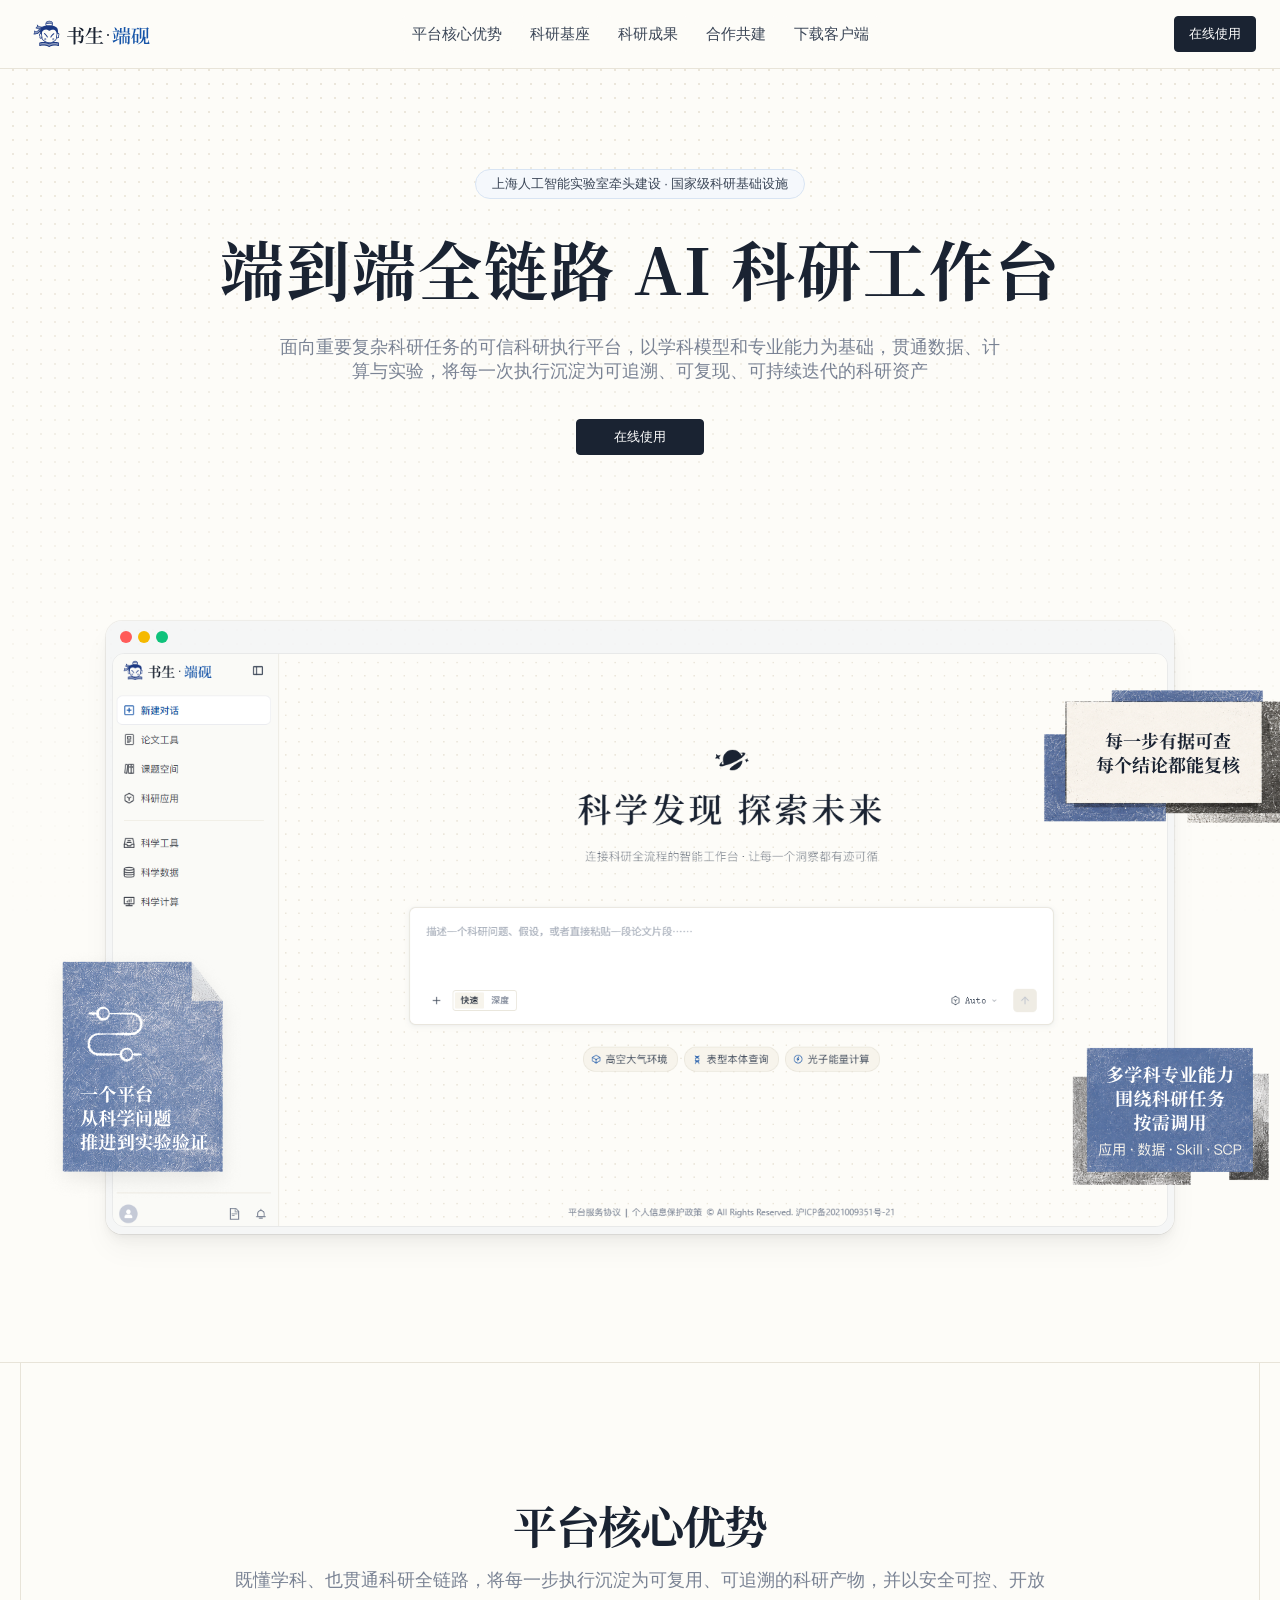
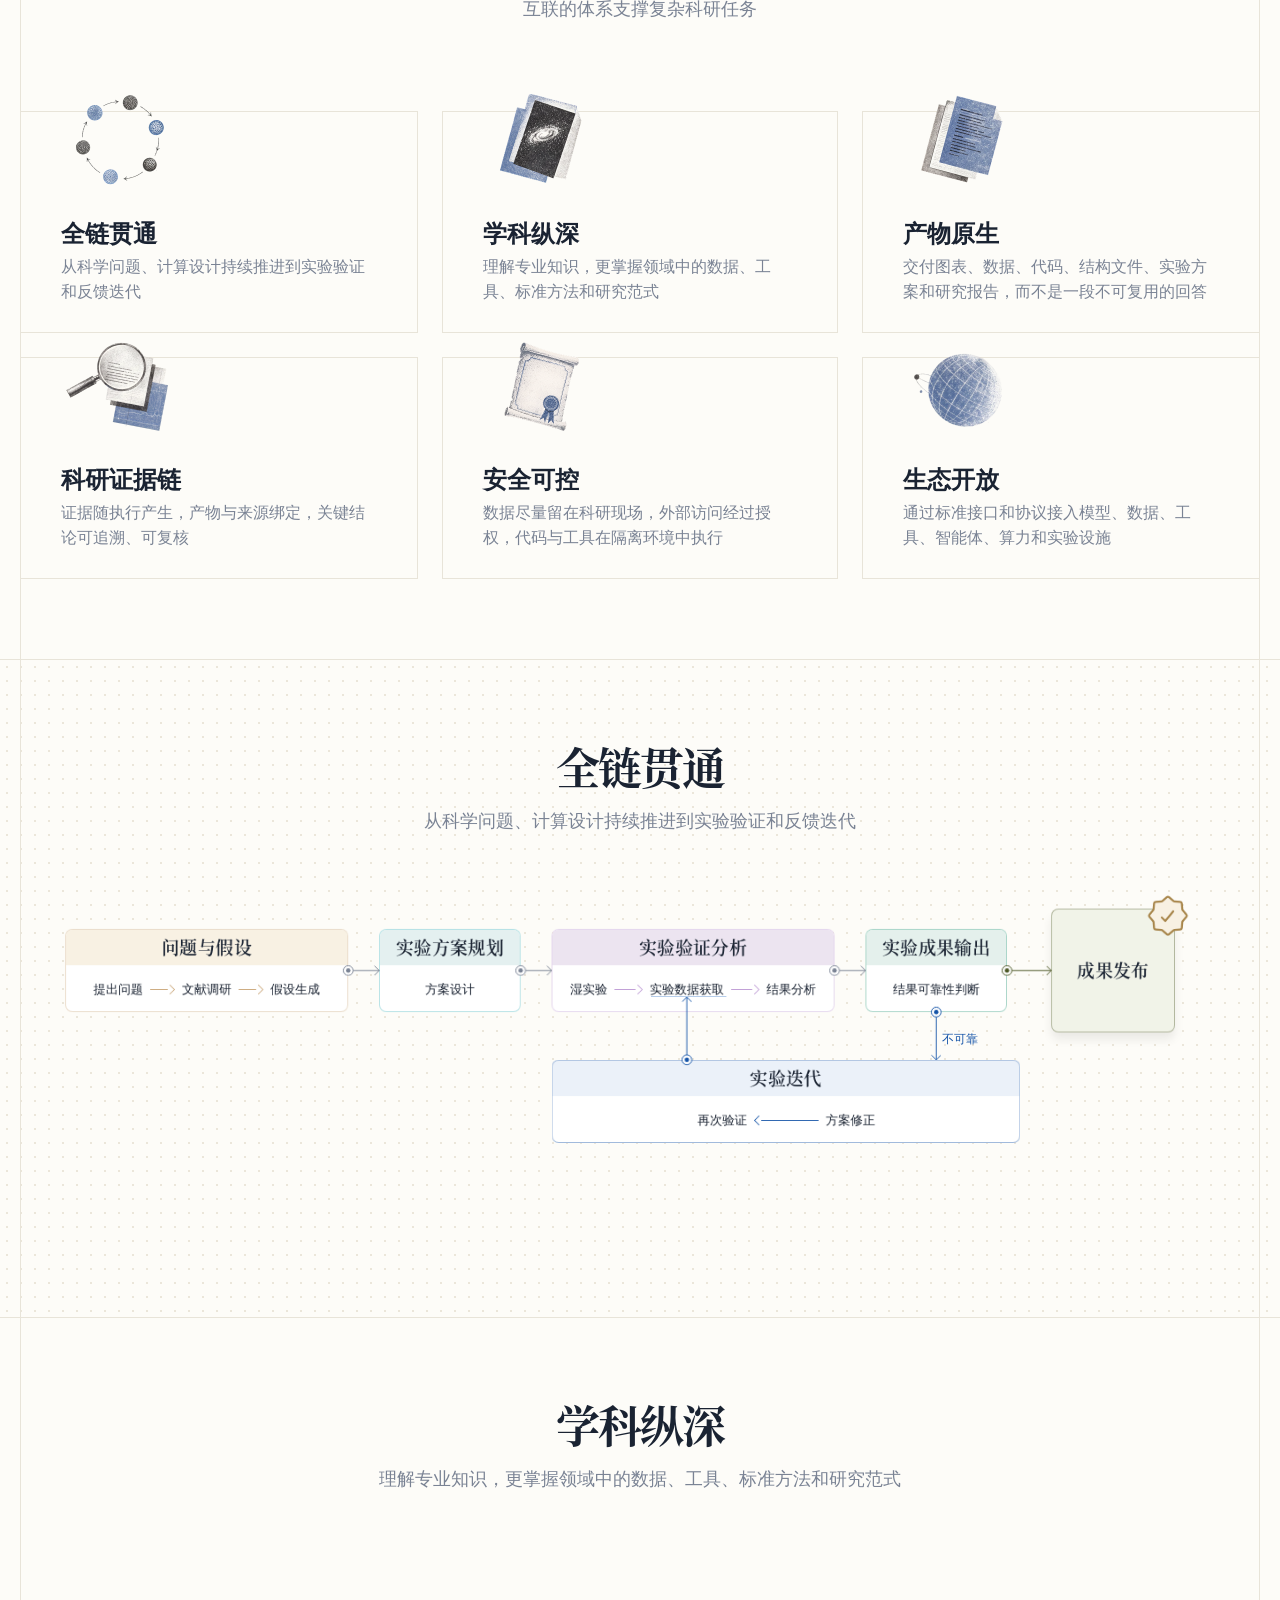
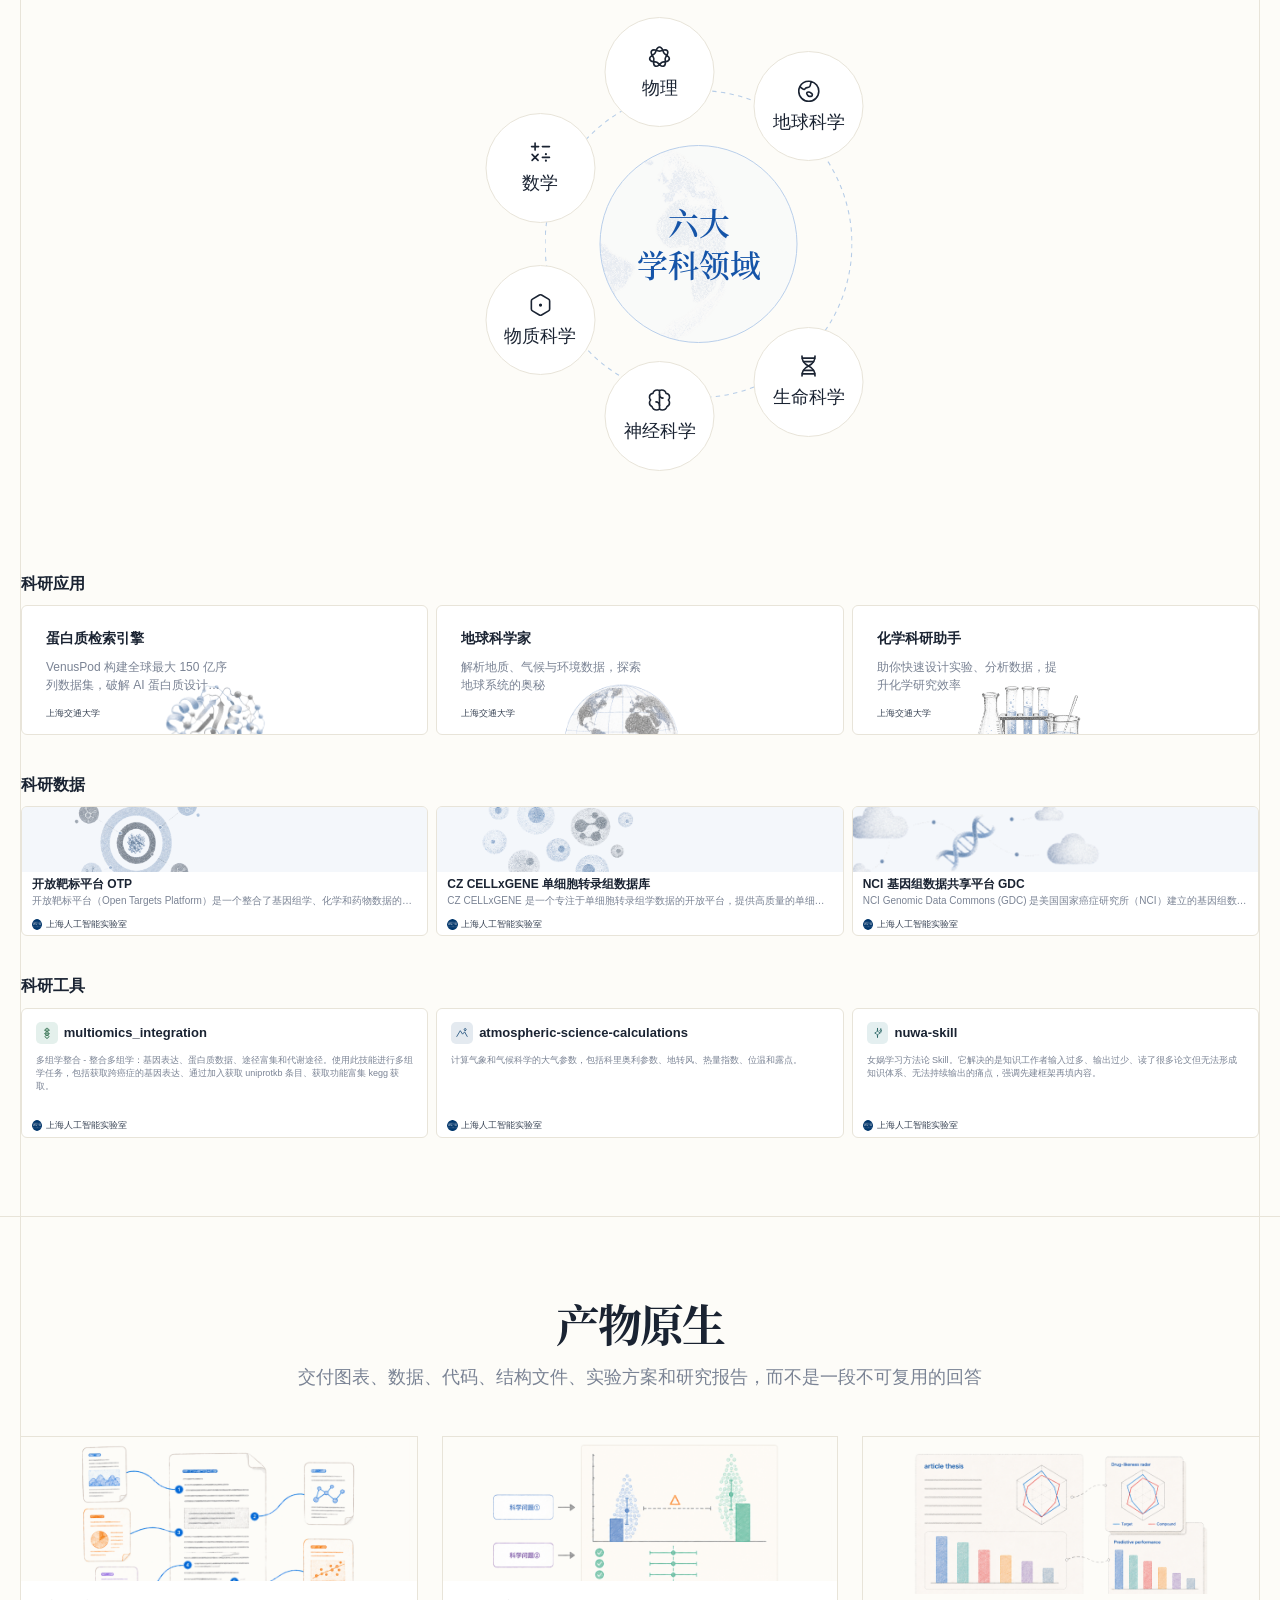
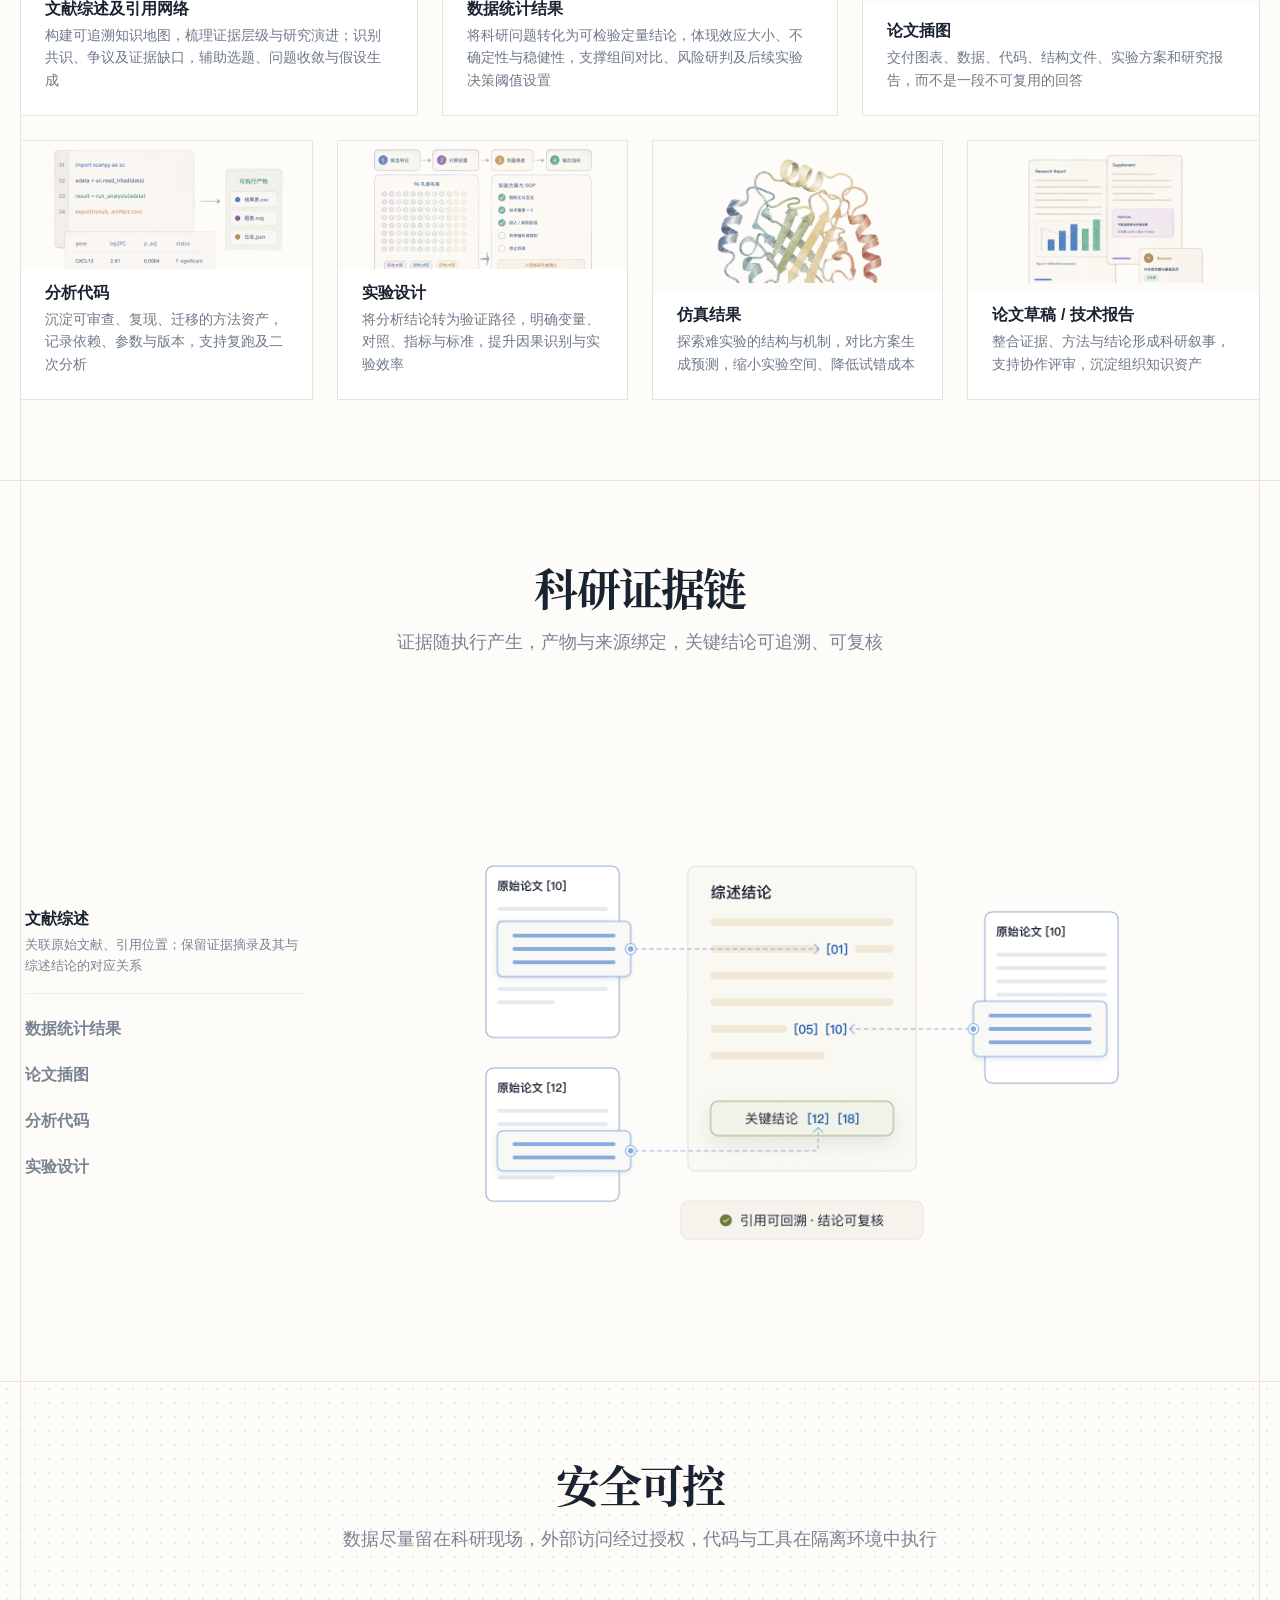
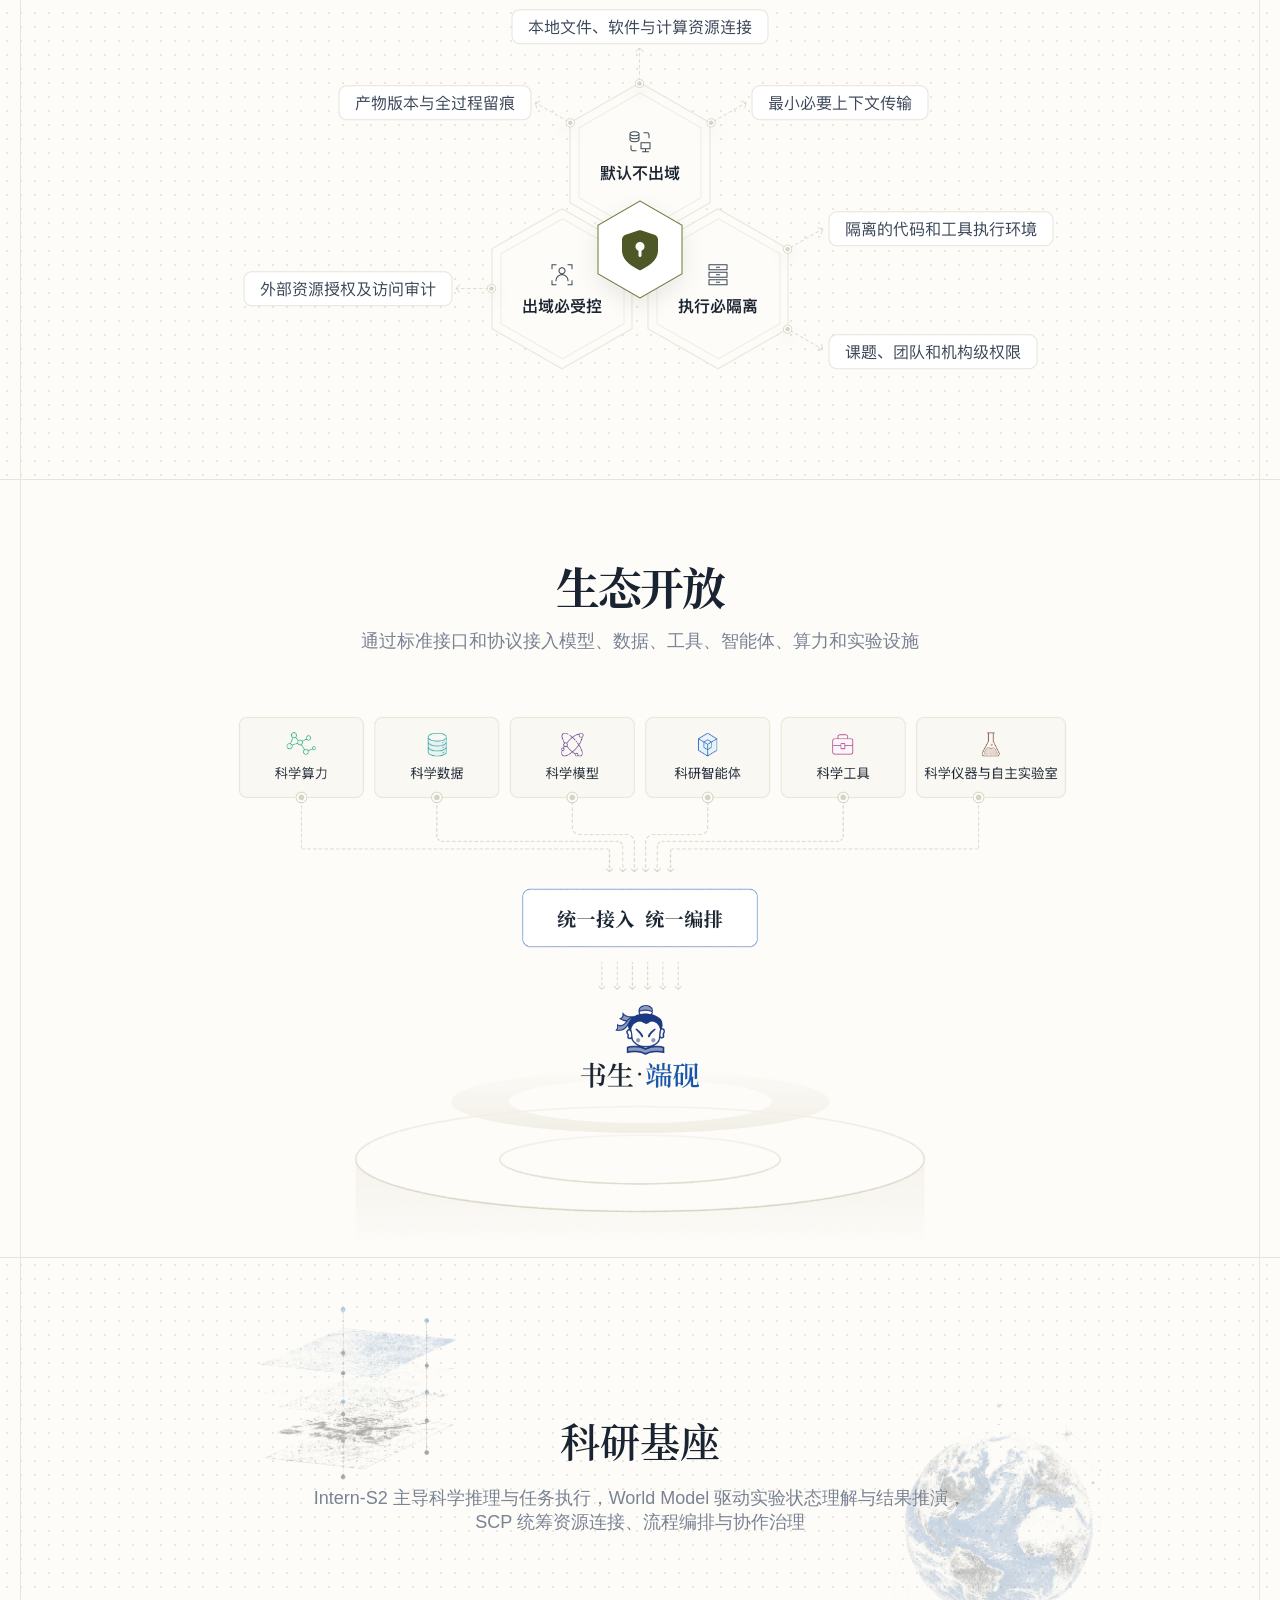
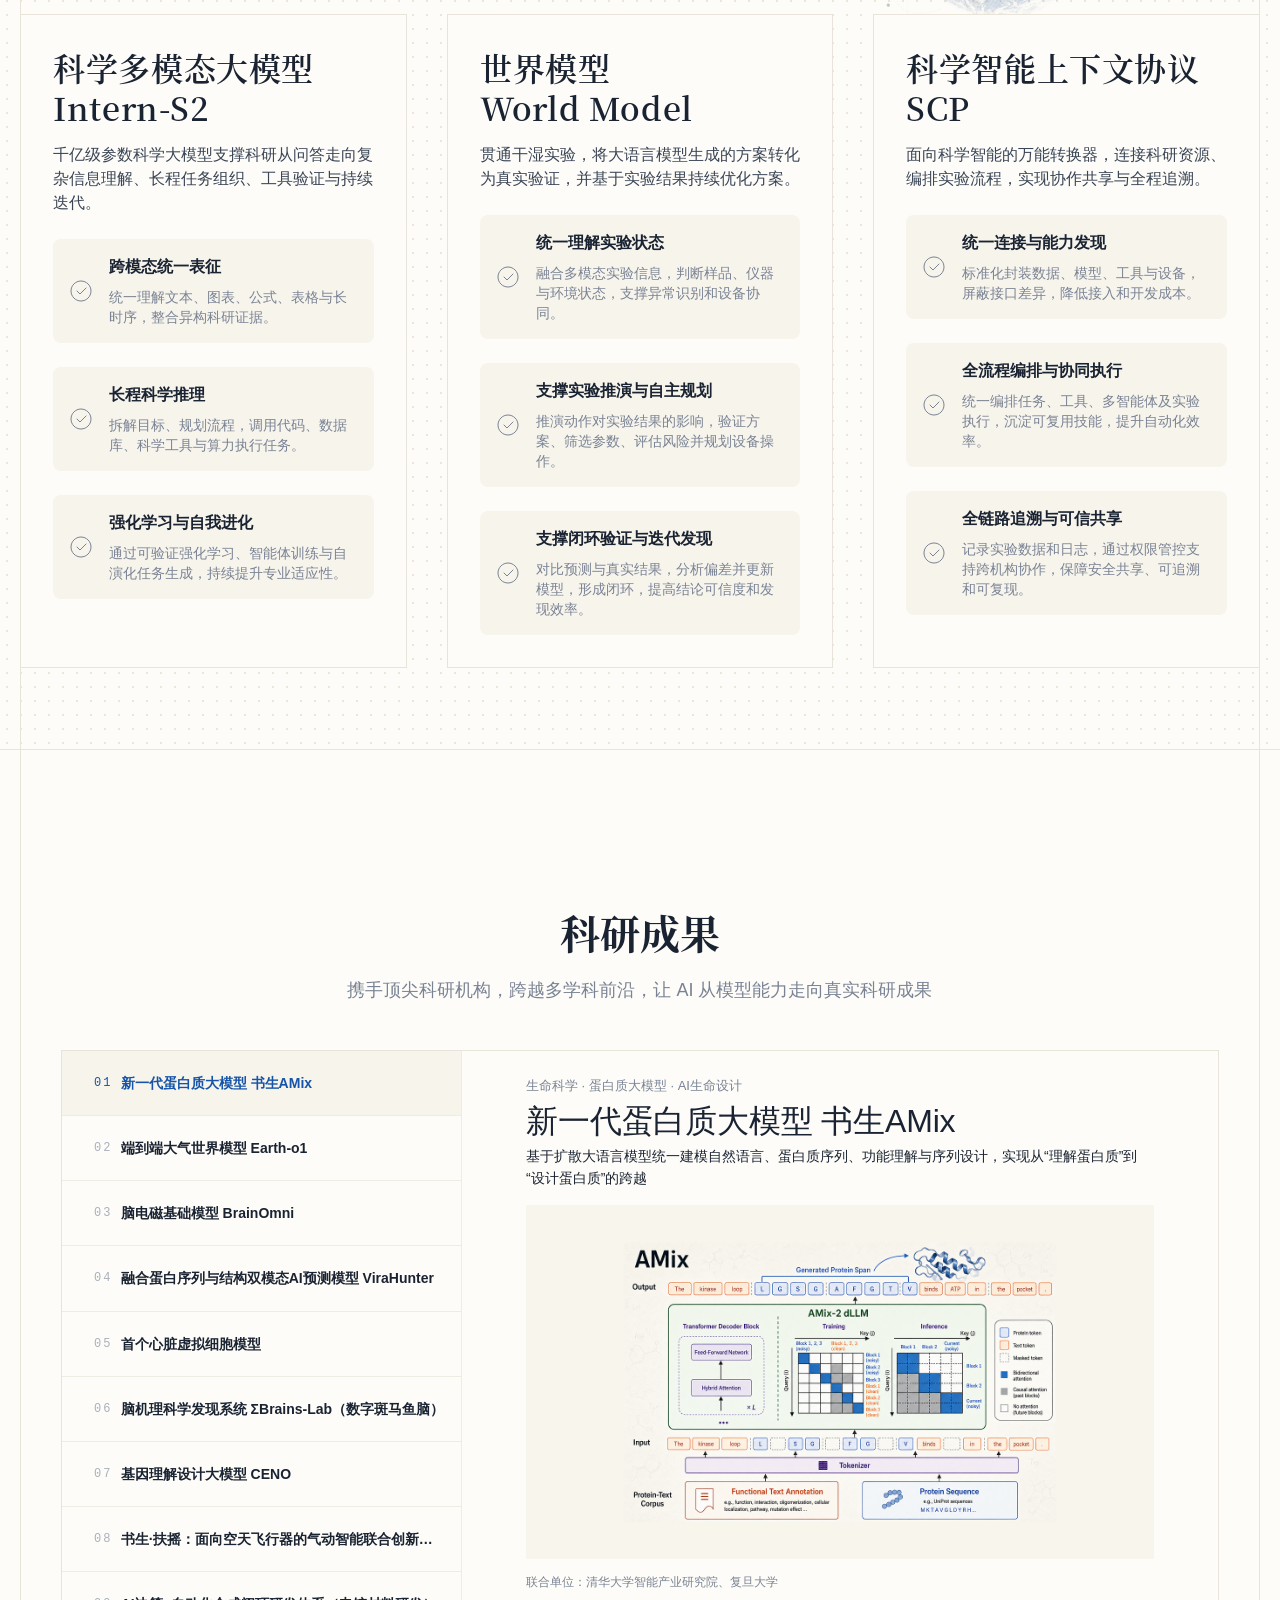
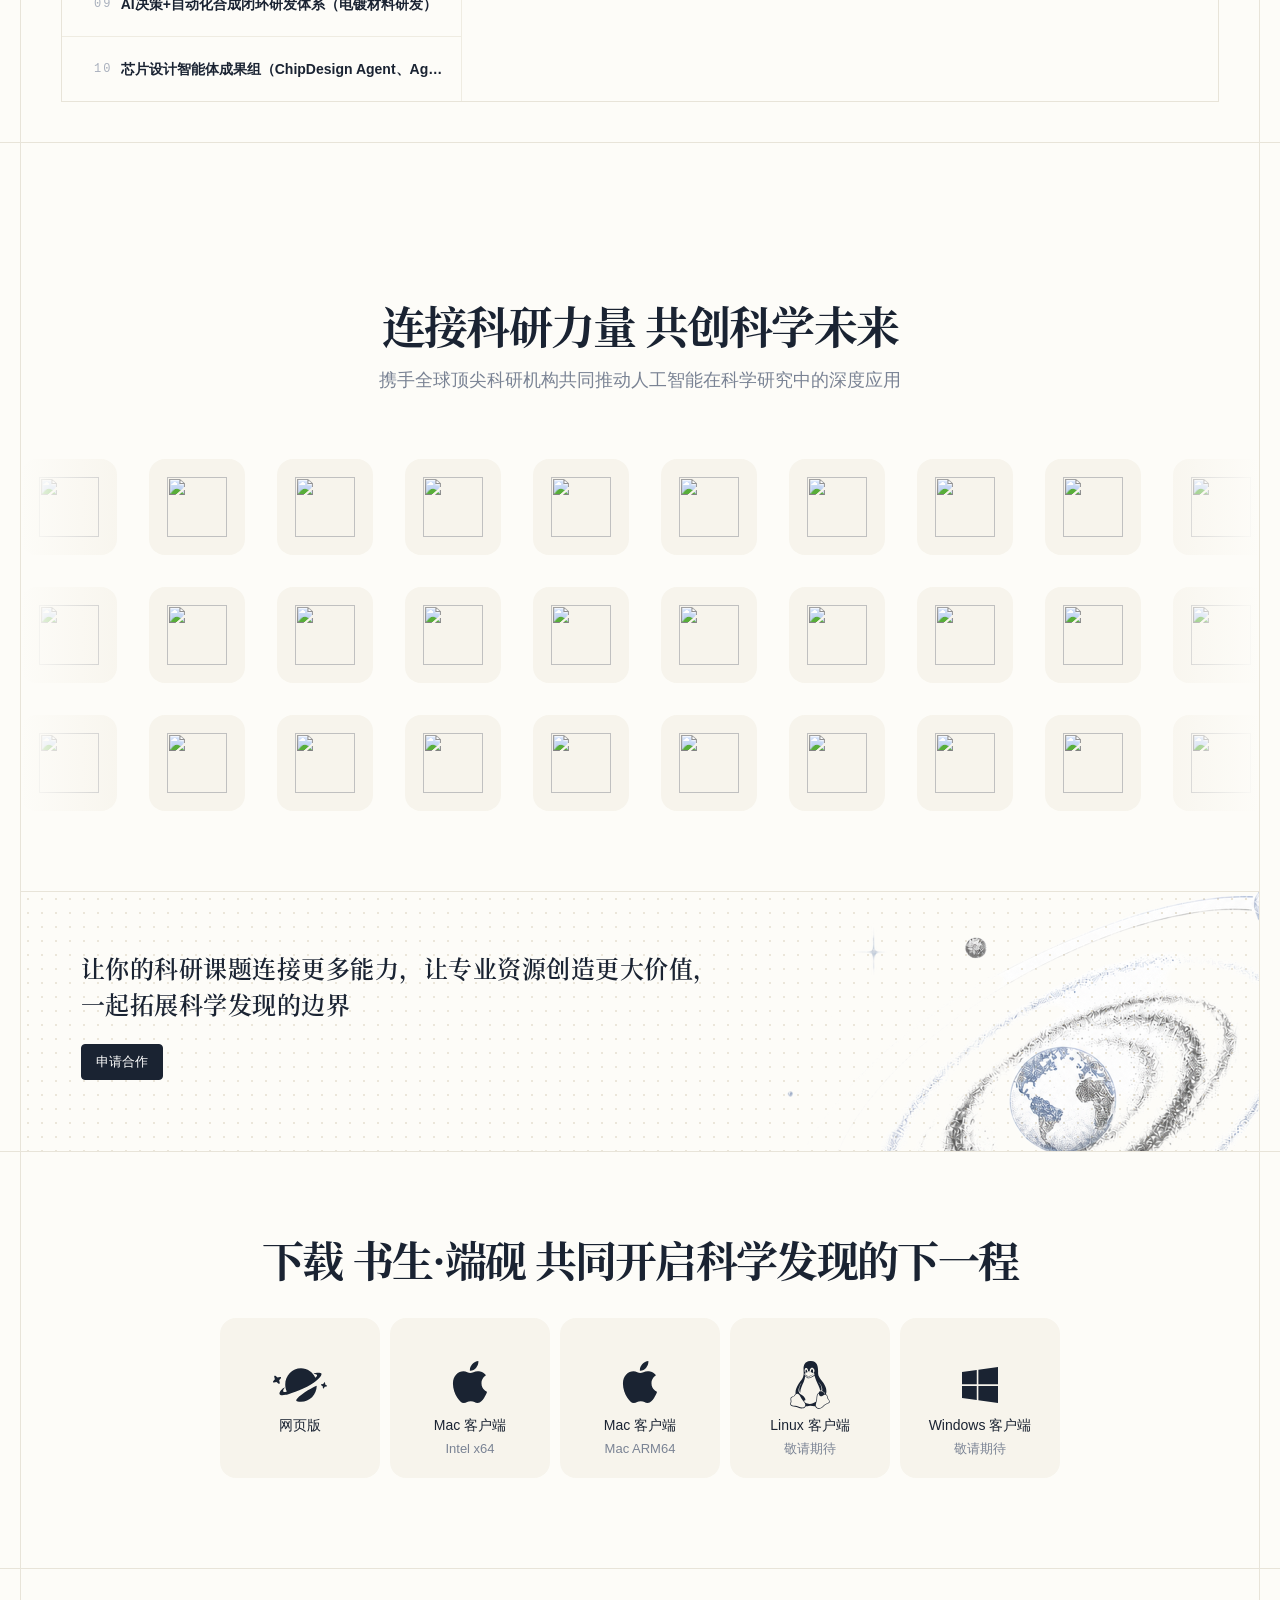
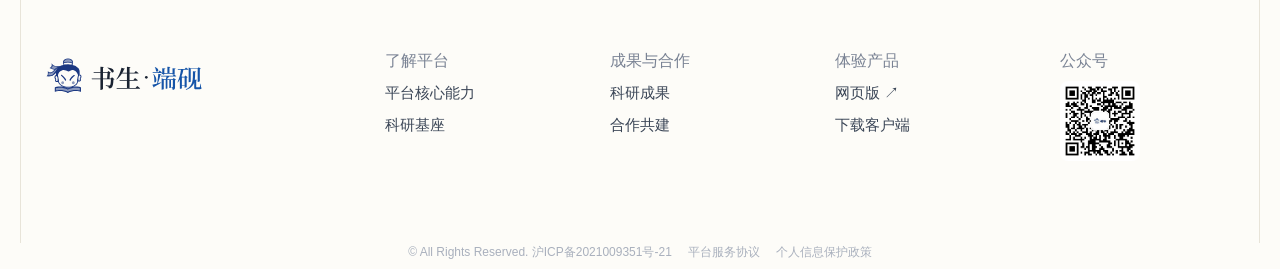
==== commit 79447dbf: "deploy: update evidence chain assets" ====
--- a/tabs/home/index.html
+++ b/tabs/home/index.html
@@ -7,17 +7,20 @@
   <title>书生·端砚｜AI 科研工作台</title>
   <link rel="icon" href="../../shared/assets/logos/favicon.svg" type="image/svg+xml">
   <link rel="preload" href="../../shared/assets/fonts/source-han-serif-sc/inkstone-han-serif-sc-home-700.woff2?v=20260825-font2" as="font" type="font/woff2" crossorigin>
-  <script>if (new URLSearchParams(location.search).has("embedded")) document.documentElement.classList.add("is-embedded");</script>
+  <script>
+    if ("scrollRestoration" in history) history.scrollRestoration = "manual";
+    if (new URLSearchParams(location.search).has("embedded")) document.documentElement.classList.add("is-embedded");
+  </script>
   <link rel="stylesheet" href="../../shared/css/tokens.css?v=20260825-font2">
   <link rel="stylesheet" href="../../shared/css/base.css?v=20260824-home76">
-  <link rel="stylesheet" href="../../shared/css/shell.css?v=20260824-home76">
+  <link rel="stylesheet" href="../../shared/css/shell.css?v=20260826-home78">
   <link rel="stylesheet" href="../../shared/css/styles.css?v=20260824-home76">
   <link rel="stylesheet" href="../../shared/css/design-system-overrides.css?v=20260824-home76">
-  <link rel="stylesheet" href="home.css?v=20260826-home123">
+  <link rel="stylesheet" href="home.css?v=20260827-home127">
   <script src="../../shared/js/site-links.js?v=20260824-home76" defer></script>
   <script src="data/research-cases.data.js?v=20260824-home78" defer></script>
   <script src="data/partner-logos.data.js?v=20260825-home78" defer></script>
-  <script src="home.js?v=20260826-home93" defer></script>
+  <script src="home.js?v=20260827-home98" defer></script>
 </head>
 <body class="home-page">
   <header class="standalone-header" aria-label="独立页面导航">
--- a/shared/css/shell.css
+++ b/shared/css/shell.css
@@ -10,7 +10,8 @@
 }
 
 .site-header {
-  position: relative;
+  position: fixed;
+  inset: 0 0 auto;
   z-index: 100;
   display: grid;
   height: var(--site-header-height);
@@ -62,7 +63,9 @@
 .site-header .site-menu-button { display: none; justify-self: end; margin-right: 12px; }
 
 .site-main {
-  height: calc(100vh - var(--site-header-height));
+  position: fixed;
+  inset: var(--site-header-height) 0 0;
+  height: auto;
   overflow: hidden;
 }
 
--- a/tabs/home/home.css
+++ b/tabs/home/home.css
@@ -12,8 +12,8 @@
 img { max-width: 100%; }
 
 .standalone-header {
-  position: sticky;
-  top: 0;
+  position: fixed;
+  inset: 0 0 auto;
   z-index: 100;
   display: grid;
   height: 69px;
@@ -24,6 +24,8 @@
   backdrop-filter: blur(16px);
 }
 .is-embedded .standalone-header { display: none; }
+body.home-page > main { padding-top: 69px; }
+.is-embedded body.home-page > main { padding-top: 0; }
 .standalone-brand { width: 144px; margin-left: 20px; padding: 8px 12px; border: 0; background: none; cursor: pointer; }
 .standalone-brand img { display: block; }
 .standalone-nav { display: flex; gap: 4px; }
@@ -352,7 +354,7 @@
   .evidence-layout {
     grid-template-columns: 280px minmax(0, 1fr);
     gap: 40px;
-    align-items: start;
+    align-items: center;
     padding-left: clamp(4px, calc(100% - 1280px), 120px);
   }
   .evidence-panel { min-height: 390px; }
@@ -422,7 +424,7 @@
   :root { --home-gutter: 0px; --home-section-pad: 52px; }
   .standalone-header { grid-template-columns: 1fr auto; padding-inline: 12px; }.standalone-brand { margin: 0; }.standalone-nav { display: none; }.standalone-header > .btn-primary { margin: 0; }
   .home-rail { border-inline: 0; }.section-content { padding-inline: 20px; }.section-heading, .section-heading.compact { margin-bottom: 38px; }.section-heading h2, .downloads-heading h2 { font-size: 34px; }.section-heading p, .downloads-heading p { font-size: 15px; }
-  .hero-section { min-height: 940px; }.hero-introduction { height: 420px; padding-top: 64px; }.hero-eyebrow { margin-bottom: 28px; font-size: 11px; }.hero-introduction h1 { font-size: clamp(40px, 11vw, 54px); line-height: 1.16; letter-spacing: 0; white-space: normal; }.hero-introduction p { margin-block: 26px; font-size: 15px; line-height: 1.65; }.hero-stage { top: 420px; width: 1440px; height: 860px; transform: translateX(-50%) scale(var(--hero-mobile-scale, .4305556)); transform-origin: top center; }
+  .hero-section { min-height: 940px; }.hero-introduction { height: 420px; padding-top: 64px; }.hero-eyebrow { margin-bottom: 28px; font-size: 11px; }.hero-introduction h1 { font-size: clamp(40px, 11vw, 54px); line-height: 1.16; letter-spacing: 0; white-space: normal; }.hero-introduction p { margin-block: 26px; font-size: 15px; line-height: 1.65; }.hero-stage { top: 420px; left: calc(50% - var(--hero-mobile-offset, 0px)); width: 1440px; height: 860px; transform: translateX(-50%) scale(var(--hero-mobile-scale, .4305556)); transform-origin: top center; }
   .feature-grid { grid-template-columns: 1fr; gap: 24px; }
   .feature-card { min-height: 200px; }
   .feature-card > div { padding-top: 80px; }
@@ -431,6 +433,7 @@
   .security-section .section-content { padding-inline: 20px; }
   .discipline-layout { display: block; }.subject-orbit { width: 360px; height: 360px; margin: 0 auto 40px; transform: scale(.8); }.discipline-streams { margin-inline: 0; }.discipline-stream h3 { padding-inline: 0; }.discipline-card-row { height: auto; grid-template-columns: 1fr; }.discipline-card-row > .app-card, .discipline-card-row > .data-card, .discipline-card-row > .tool-card { width: 100%; }
   .output-collage { grid-template-columns: 1fr 1fr; grid-template-rows: auto; }.output-wide { grid-column: span 2; grid-row: auto; min-height: 430px; }.output-card:not(.output-wide) { min-height: 190px; }
+  .evidence-section .section-content { min-height: auto; padding-bottom: 40px; }
   .evidence-layout { grid-template-columns: 1fr; gap: 8px; }
   .evidence-tabs { display: flex; overflow-x: auto; padding-bottom: 2px; flex-direction: row; gap: 8px; scrollbar-width: none; -ms-overflow-style: none; }
   .evidence-tabs::-webkit-scrollbar { display: none; width: 0; height: 0; }
